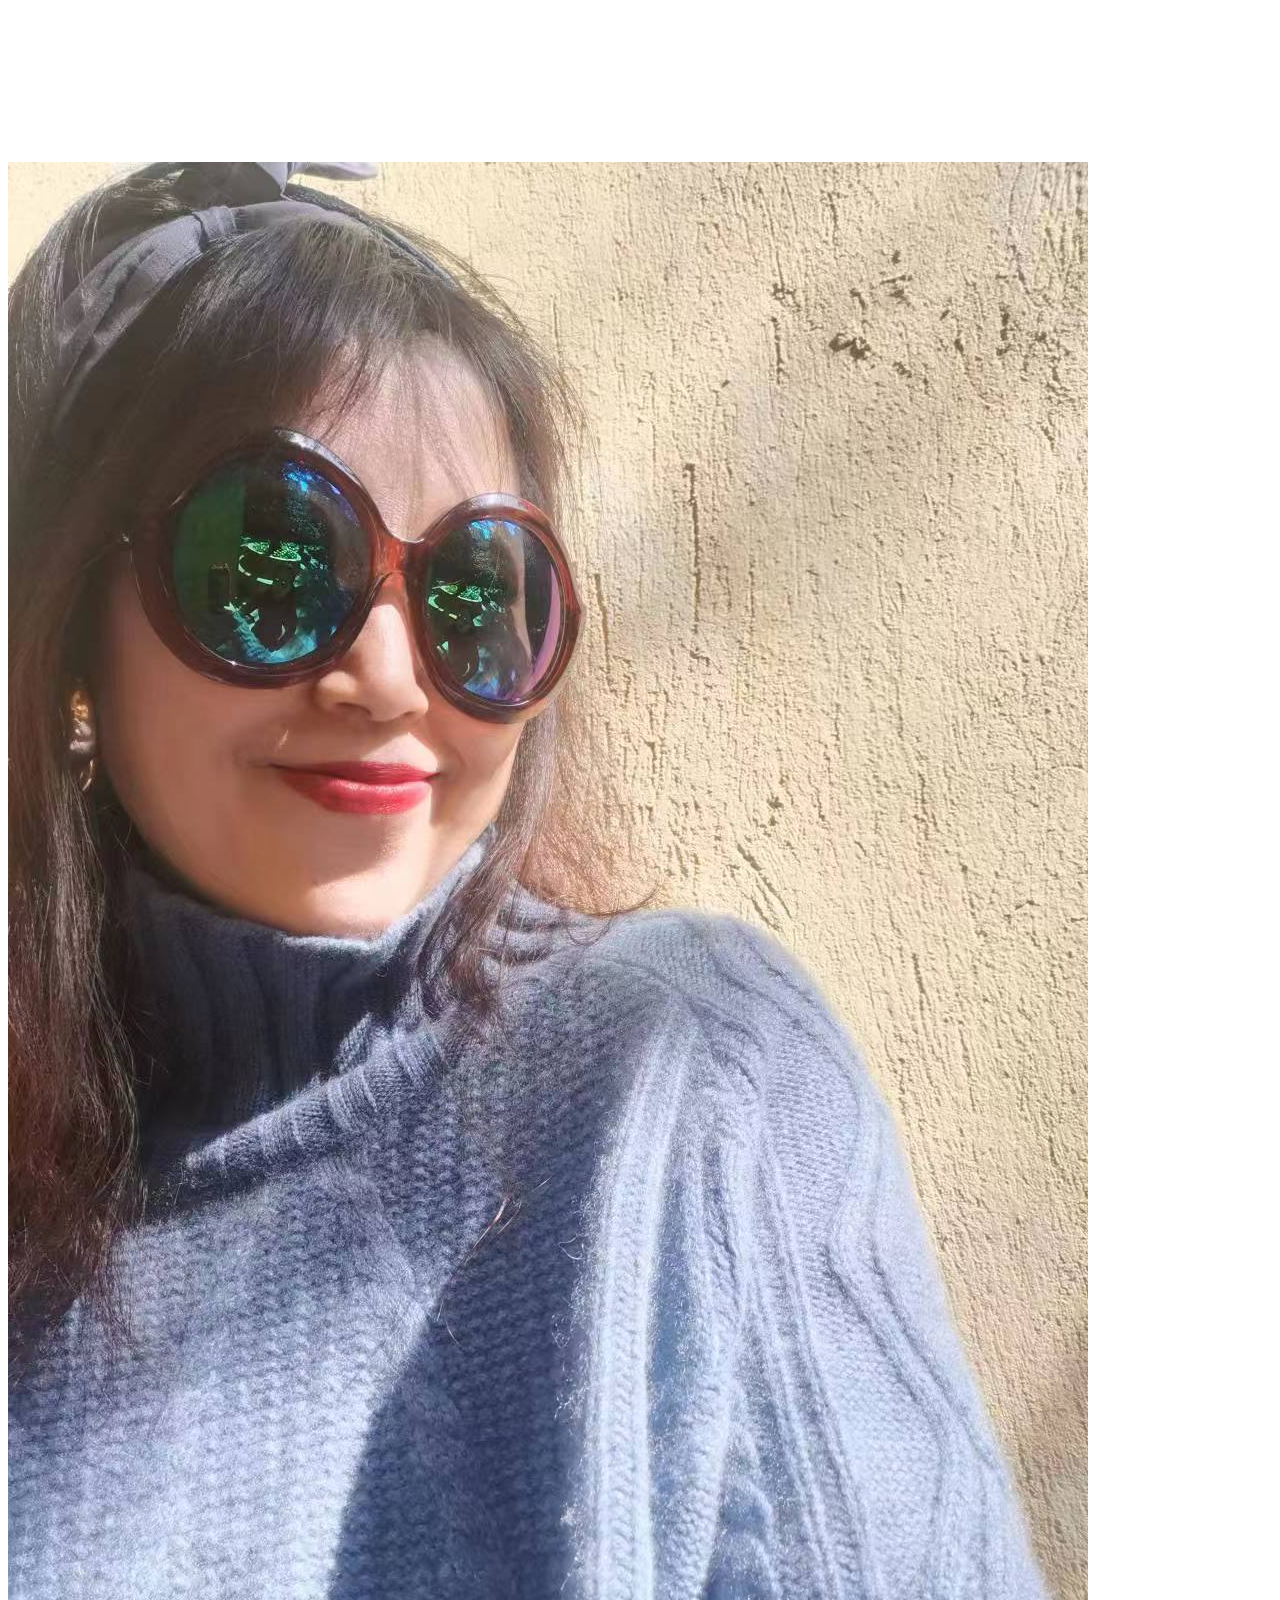
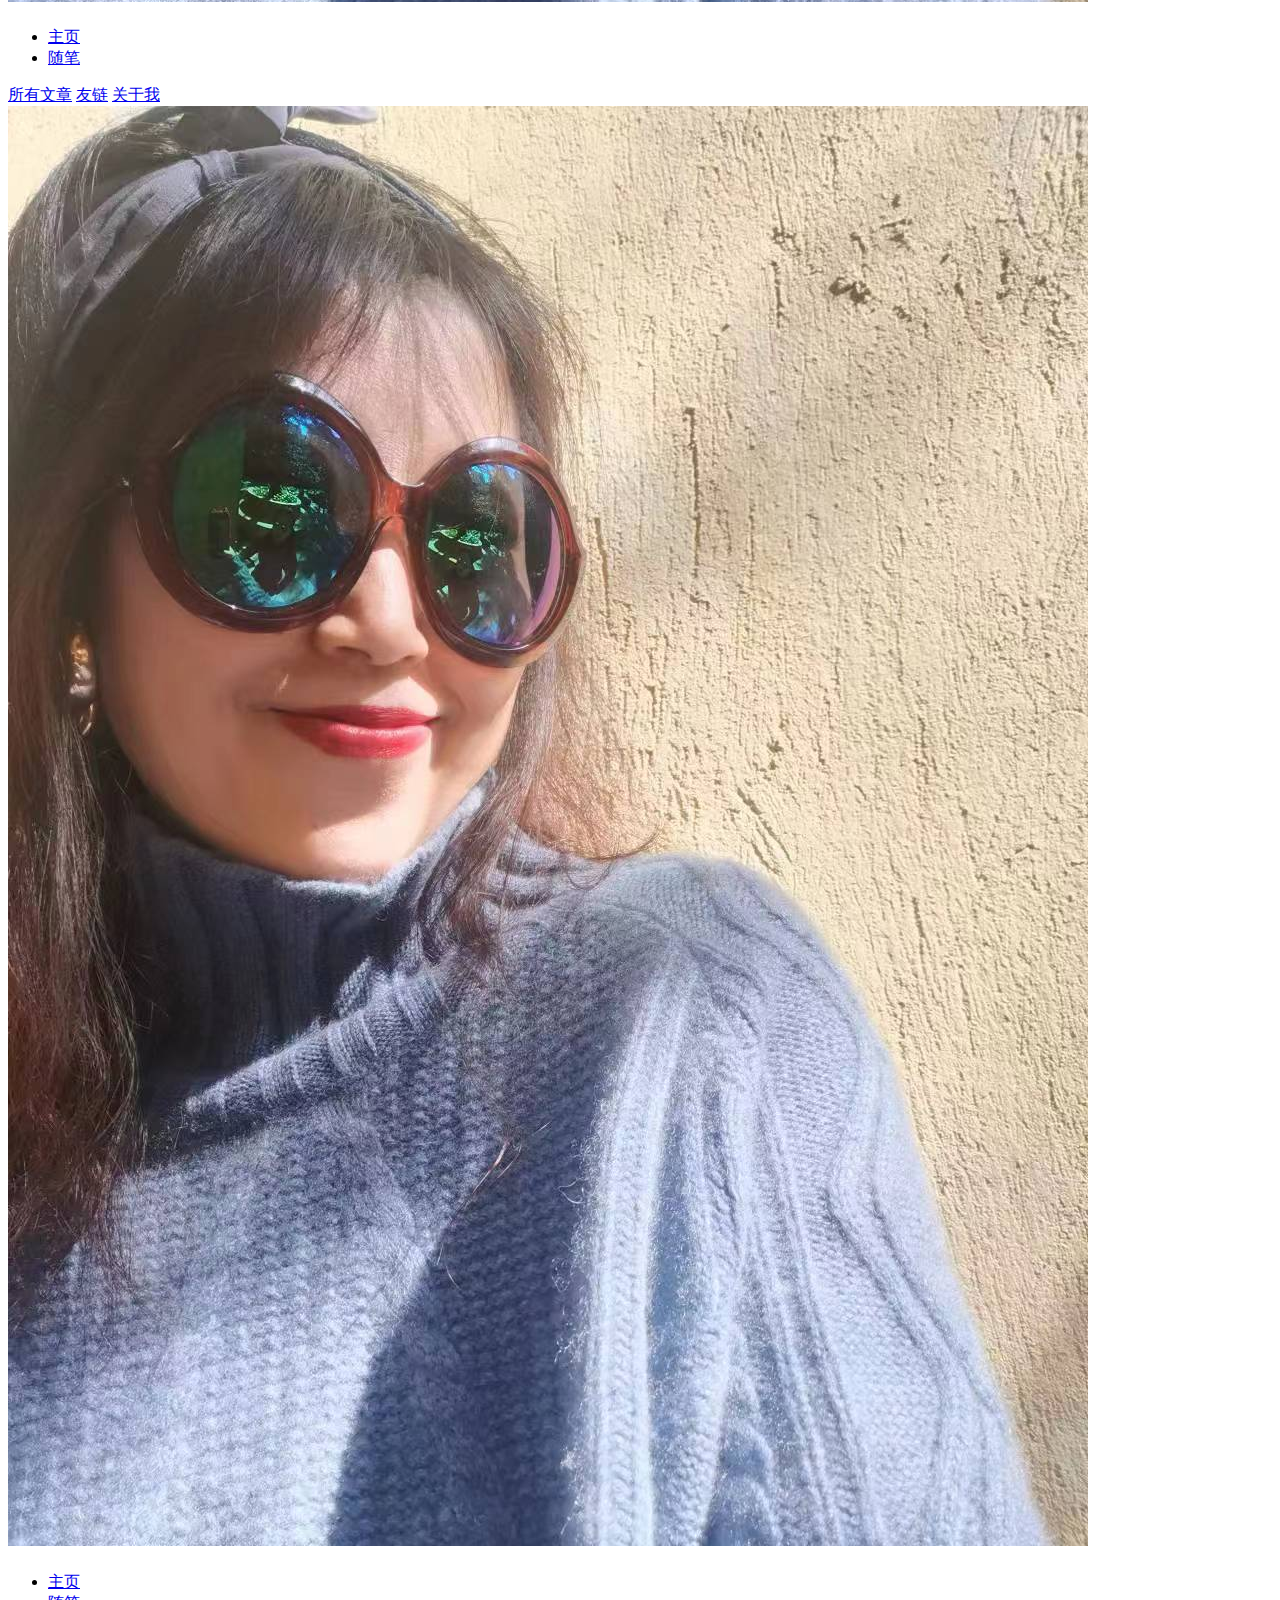
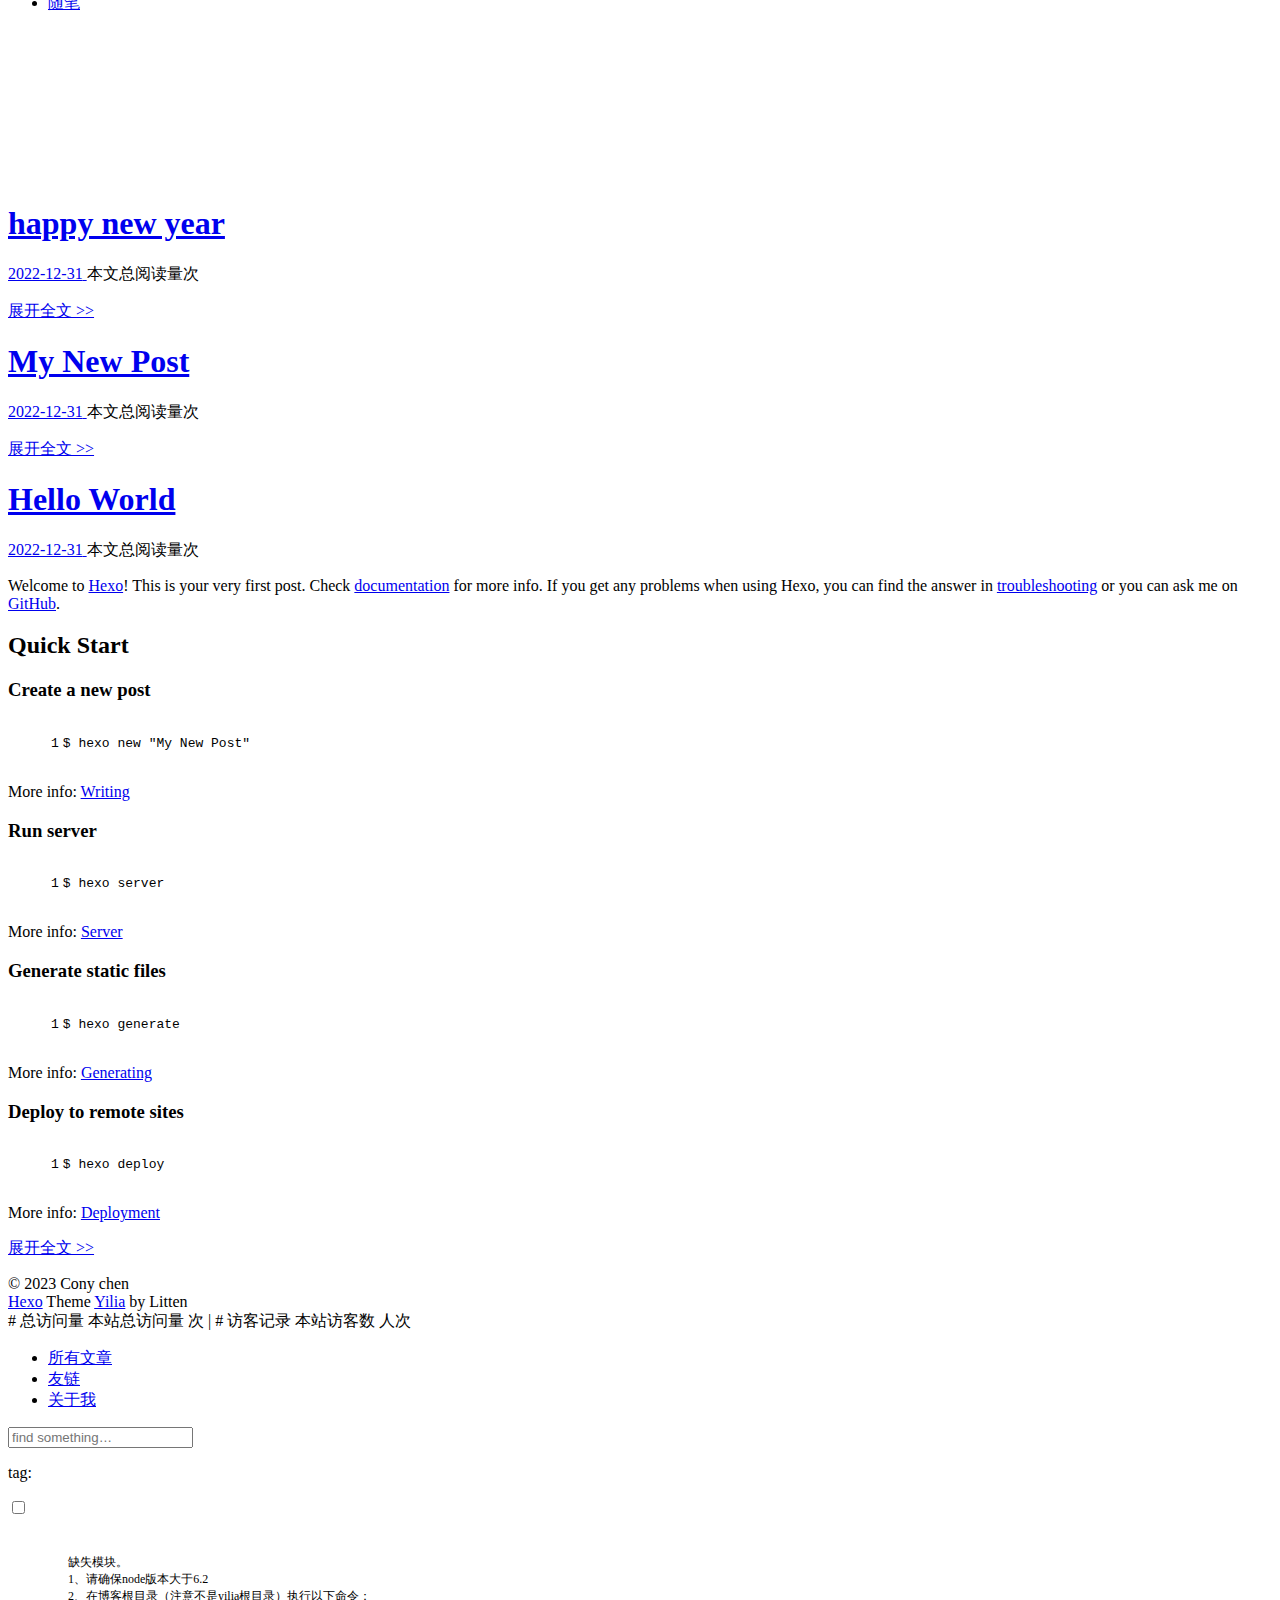
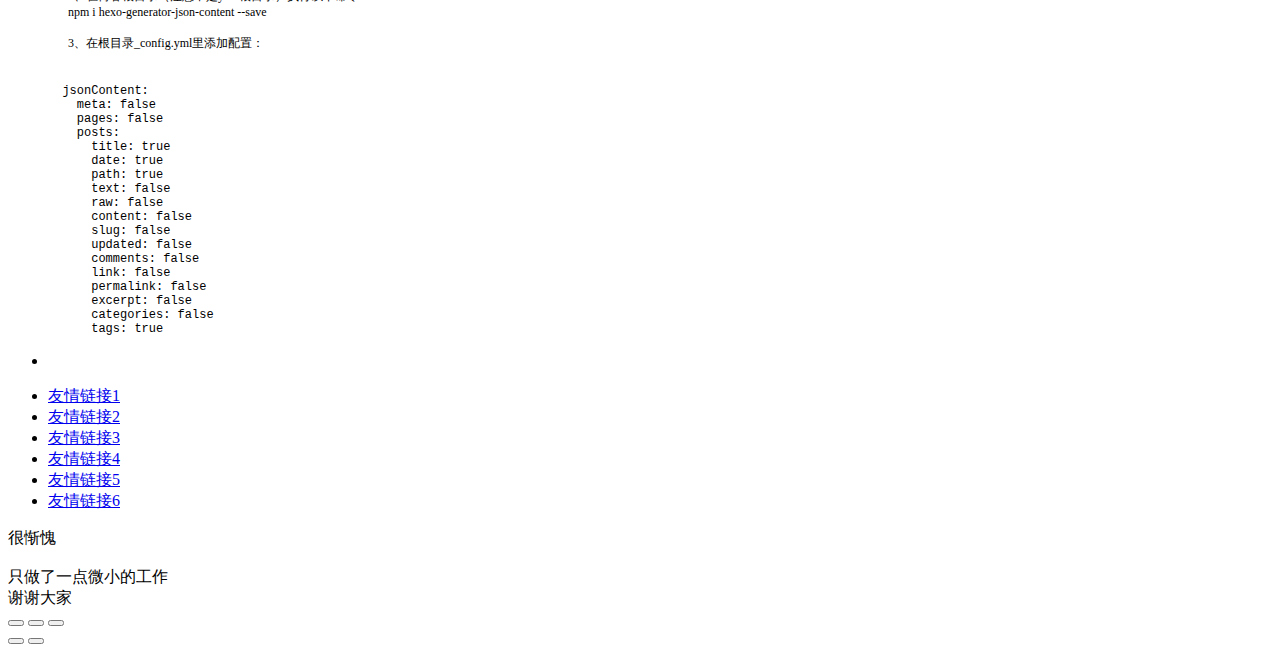
==== index.html @ 6d98b9d1 "Site updated: 2023-01-01 21:45:19" ====
<!DOCTYPE html>
<html>
<head>
  <meta charset="utf-8">
  
  <meta name="renderer" content="webkit">
  <meta http-equiv="X-UA-Compatible" content="IE=edge" >
  <link rel="dns-prefetch" href="http://Clairezhaoisme.github.io/Clairezhaoisme">
  <title>cony 静</title>
  <meta name="viewport" content="width=device-width, initial-scale=1, maximum-scale=1">
  <meta name="description" content="你当追求独立 而不是自由">
<meta property="og:type" content="website">
<meta property="og:title" content="cony 静">
<meta property="og:url" content="http://clairezhaoisme.github.io/Clairezhaoisme/index.html">
<meta property="og:site_name" content="cony 静">
<meta property="og:description" content="你当追求独立 而不是自由">
<meta property="og:locale" content="zh_CN">
<meta property="article:author" content="Cony chen">
<meta property="article:tag" content="independence">
<meta name="twitter:card" content="summary">
  
    <link rel="alternative" href="/atom.xml" title="cony 静" type="application/atom+xml">
  
  
    <link rel="icon" href="/img/header.png">
  
  <link rel="stylesheet" type="text/css" href="/Clairezhaoisme/./main.0cf68a.css">
  <style type="text/css">
  
    #container.show {
      background: linear-gradient(200deg,#a0cfe4,#e8c37e);
    }
  </style>
  

  

<meta name="generator" content="Hexo 6.3.0"></head>

<body>
  <div id="container" q-class="show:isCtnShow">
    <canvas id="anm-canvas" class="anm-canvas"></canvas>
    <div class="left-col" q-class="show:isShow">
      
<div class="overlay" style="background: #4d4d4d"></div>
<div class="intrude-less">
	<header id="header" class="inner">
		<a href="/" class="profilepic">
			<img src="/img/head.jpg" class="js-avatar">
		</a>
		<hgroup>
		  <h1 class="header-author"><a href="/"></a></h1>
		</hgroup>
		

		<nav class="header-menu">
			<ul>
			
				<li><a href="/Clairezhaoisme/Cony%20Chen/">主页</a></li>
	        
				<li><a href="/Clairezhaoisme/tags/%E6%88%91%E8%8C%95%E8%8C%95%E5%AD%91%E7%AB%8B%EF%BC%8C%E5%AF%82%E5%AF%82%E4%B8%80%E8%BA%AB%EF%BC%8C%E5%8F%AF%E6%98%AF%E7%A9%B6%E7%AB%9F%E5%8F%88%E6%80%8E%E4%B9%88%E6%A0%B7%E5%91%A2%EF%BC%9F%E6%88%91%E6%98%AF%E4%B8%80%E4%B8%AA%E7%88%B1%E8%BF%87%E7%94%B7%E4%BA%BA%E7%9A%84%E5%A5%B3%E4%BA%BA%EF%BC%8C%E8%BF%99%E6%98%AF%E4%B8%80%E4%B8%AA%E9%9D%9E%E5%B8%B8%E7%AE%80%E5%8D%95%E7%9A%84%E6%95%85%E4%BA%8B%EF%BC%8C%E6%B2%A1%E4%BB%80%E4%B9%88%E5%A4%A7%E6%83%8A%E5%B0%8F%E6%80%AA%E7%9A%84/">随笔</a></li>
	        
			</ul>
		</nav>
		<nav class="header-smart-menu">
    		
    			
    			<a q-on="click: openSlider(e, 'innerArchive')" href="javascript:void(0)">所有文章</a>
    			
            
    			
    			<a q-on="click: openSlider(e, 'friends')" href="javascript:void(0)">友链</a>
    			
            
    			
    			<a q-on="click: openSlider(e, 'aboutme')" href="javascript:void(0)">关于我</a>
    			
            
		</nav>
		<nav class="header-nav">
			<div class="social">
				
					<a class="github" target="_blank" href="#" title="github"><i class="icon-github"></i></a>
		        
					<a class="weibo" target="_blank" href="#" title="weibo"><i class="icon-weibo"></i></a>
		        
					<a class="rss" target="_blank" href="#" title="rss"><i class="icon-rss"></i></a>
		        
					<a class="zhihu" target="_blank" href="#" title="zhihu"><i class="icon-zhihu"></i></a>
		        
			</div>
		</nav>
	</header>		
</div>

    </div>
    <div class="mid-col" q-class="show:isShow,hide:isShow|isFalse">
      
<nav id="mobile-nav">
  	<div class="overlay js-overlay" style="background: #4d4d4d"></div>
	<div class="btnctn js-mobile-btnctn">
  		<div class="slider-trigger list" q-on="click: openSlider(e)"><i class="icon icon-sort"></i></div>
	</div>
	<div class="intrude-less">
		<header id="header" class="inner">
			<div class="profilepic">
				<img src="/img/head.jpg" class="js-avatar">
			</div>
			<hgroup>
			  <h1 class="header-author js-header-author"></h1>
			</hgroup>
			
			
			
				
			
				
			
			
			
			<nav class="header-nav">
				<div class="social">
					
						<a class="github" target="_blank" href="#" title="github"><i class="icon-github"></i></a>
			        
						<a class="weibo" target="_blank" href="#" title="weibo"><i class="icon-weibo"></i></a>
			        
						<a class="rss" target="_blank" href="#" title="rss"><i class="icon-rss"></i></a>
			        
						<a class="zhihu" target="_blank" href="#" title="zhihu"><i class="icon-zhihu"></i></a>
			        
				</div>
			</nav>

			<nav class="header-menu js-header-menu">
				<ul style="width: 50%">
				
				
					<li style="width: 50%"><a href="/Clairezhaoisme/Cony%20Chen/">主页</a></li>
		        
					<li style="width: 50%"><a href="/Clairezhaoisme/tags/%E6%88%91%E8%8C%95%E8%8C%95%E5%AD%91%E7%AB%8B%EF%BC%8C%E5%AF%82%E5%AF%82%E4%B8%80%E8%BA%AB%EF%BC%8C%E5%8F%AF%E6%98%AF%E7%A9%B6%E7%AB%9F%E5%8F%88%E6%80%8E%E4%B9%88%E6%A0%B7%E5%91%A2%EF%BC%9F%E6%88%91%E6%98%AF%E4%B8%80%E4%B8%AA%E7%88%B1%E8%BF%87%E7%94%B7%E4%BA%BA%E7%9A%84%E5%A5%B3%E4%BA%BA%EF%BC%8C%E8%BF%99%E6%98%AF%E4%B8%80%E4%B8%AA%E9%9D%9E%E5%B8%B8%E7%AE%80%E5%8D%95%E7%9A%84%E6%95%85%E4%BA%8B%EF%BC%8C%E6%B2%A1%E4%BB%80%E4%B9%88%E5%A4%A7%E6%83%8A%E5%B0%8F%E6%80%AA%E7%9A%84/">随笔</a></li>
		        
				</ul>
			</nav>
		</header>				
	</div>
	<div class="mobile-mask" style="display:none" q-show="isShow"></div>
</nav>

      <div id="wrapper" class="body-wrap">
        <div class="menu-l">
          <div class="canvas-wrap">
            <canvas data-colors="#eaeaea" data-sectionHeight="100" data-contentId="js-content" id="myCanvas1" class="anm-canvas"></canvas>
          </div>
          <div id="js-content" class="content-ll">
            
  
    <article id="post-happy-new-year" class="article article-type-post  article-index" itemscope itemprop="blogPost">
  <div class="article-inner">
    
      <header class="article-header">
        
  
    <h1 itemprop="name">
      <a class="article-title" href="/Clairezhaoisme/2022/12/31/happy-new-year/">happy new year</a>
    </h1>
  

        
        <a href="/Clairezhaoisme/2022/12/31/happy-new-year/" class="archive-article-date">
  	<time datetime="2022-12-31T10:54:46.000Z" itemprop="datePublished"><i class="icon-calendar icon"></i>2022-12-31</time>
</a>

<span id="busuanzi_container_page_pv">  本文总阅读量<span id="busuanzi_value_page_pv"></span>次</span>

        
      </header>
    
    <div class="article-entry" itemprop="articleBody">
      
        
      

      
    </div>
    <div class="article-info article-info-index">
      
      
      

      
        <p class="article-more-link">
          <a class="article-more-a" href="/Clairezhaoisme/2022/12/31/happy-new-year/">展开全文 >></a>
        </p>
      

      
      <div class="clearfix"></div>
    </div>
  </div>
</article>

<aside class="wrap-side-operation">
    <div class="mod-side-operation">
        
        <div class="jump-container" id="js-jump-container" style="display:none;">
            <a href="javascript:void(0)" class="mod-side-operation__jump-to-top">
                <i class="icon-font icon-back"></i>
            </a>
            <div id="js-jump-plan-container" class="jump-plan-container" style="top: -11px;">
                <i class="icon-font icon-plane jump-plane"></i>
            </div>
        </div>
        
        
    </div>
</aside>




  
    <article id="post-My-New-Post" class="article article-type-post  article-index" itemscope itemprop="blogPost">
  <div class="article-inner">
    
      <header class="article-header">
        
  
    <h1 itemprop="name">
      <a class="article-title" href="/Clairezhaoisme/2022/12/31/My-New-Post/">My New Post</a>
    </h1>
  

        
        <a href="/Clairezhaoisme/2022/12/31/My-New-Post/" class="archive-article-date">
  	<time datetime="2022-12-31T10:54:04.000Z" itemprop="datePublished"><i class="icon-calendar icon"></i>2022-12-31</time>
</a>

<span id="busuanzi_container_page_pv">  本文总阅读量<span id="busuanzi_value_page_pv"></span>次</span>

        
      </header>
    
    <div class="article-entry" itemprop="articleBody">
      
        
      

      
    </div>
    <div class="article-info article-info-index">
      
      
      

      
        <p class="article-more-link">
          <a class="article-more-a" href="/Clairezhaoisme/2022/12/31/My-New-Post/">展开全文 >></a>
        </p>
      

      
      <div class="clearfix"></div>
    </div>
  </div>
</article>

<aside class="wrap-side-operation">
    <div class="mod-side-operation">
        
        <div class="jump-container" id="js-jump-container" style="display:none;">
            <a href="javascript:void(0)" class="mod-side-operation__jump-to-top">
                <i class="icon-font icon-back"></i>
            </a>
            <div id="js-jump-plan-container" class="jump-plan-container" style="top: -11px;">
                <i class="icon-font icon-plane jump-plane"></i>
            </div>
        </div>
        
        
    </div>
</aside>




  
    <article id="post-hello-world" class="article article-type-post  article-index" itemscope itemprop="blogPost">
  <div class="article-inner">
    
      <header class="article-header">
        
  
    <h1 itemprop="name">
      <a class="article-title" href="/Clairezhaoisme/2022/12/31/hello-world/">Hello World</a>
    </h1>
  

        
        <a href="/Clairezhaoisme/2022/12/31/hello-world/" class="archive-article-date">
  	<time datetime="2022-12-31T07:26:32.364Z" itemprop="datePublished"><i class="icon-calendar icon"></i>2022-12-31</time>
</a>

<span id="busuanzi_container_page_pv">  本文总阅读量<span id="busuanzi_value_page_pv"></span>次</span>

        
      </header>
    
    <div class="article-entry" itemprop="articleBody">
      
        <p>Welcome to <a target="_blank" rel="noopener" href="https://hexo.io/">Hexo</a>! This is your very first post. Check <a target="_blank" rel="noopener" href="https://hexo.io/docs/">documentation</a> for more info. If you get any problems when using Hexo, you can find the answer in <a target="_blank" rel="noopener" href="https://hexo.io/docs/troubleshooting.html">troubleshooting</a> or you can ask me on <a target="_blank" rel="noopener" href="https://github.com/hexojs/hexo/issues">GitHub</a>.</p>
<h2 id="Quick-Start"><a href="#Quick-Start" class="headerlink" title="Quick Start"></a>Quick Start</h2><h3 id="Create-a-new-post"><a href="#Create-a-new-post" class="headerlink" title="Create a new post"></a>Create a new post</h3><figure class="highlight bash"><table><tr><td class="gutter"><pre><span class="line">1</span><br></pre></td><td class="code"><pre><span class="line">$ hexo new <span class="string">&quot;My New Post&quot;</span></span><br></pre></td></tr></table></figure>

<p>More info: <a target="_blank" rel="noopener" href="https://hexo.io/docs/writing.html">Writing</a></p>
<h3 id="Run-server"><a href="#Run-server" class="headerlink" title="Run server"></a>Run server</h3><figure class="highlight bash"><table><tr><td class="gutter"><pre><span class="line">1</span><br></pre></td><td class="code"><pre><span class="line">$ hexo server</span><br></pre></td></tr></table></figure>

<p>More info: <a target="_blank" rel="noopener" href="https://hexo.io/docs/server.html">Server</a></p>
<h3 id="Generate-static-files"><a href="#Generate-static-files" class="headerlink" title="Generate static files"></a>Generate static files</h3><figure class="highlight bash"><table><tr><td class="gutter"><pre><span class="line">1</span><br></pre></td><td class="code"><pre><span class="line">$ hexo generate</span><br></pre></td></tr></table></figure>

<p>More info: <a target="_blank" rel="noopener" href="https://hexo.io/docs/generating.html">Generating</a></p>
<h3 id="Deploy-to-remote-sites"><a href="#Deploy-to-remote-sites" class="headerlink" title="Deploy to remote sites"></a>Deploy to remote sites</h3><figure class="highlight bash"><table><tr><td class="gutter"><pre><span class="line">1</span><br></pre></td><td class="code"><pre><span class="line">$ hexo deploy</span><br></pre></td></tr></table></figure>

<p>More info: <a target="_blank" rel="noopener" href="https://hexo.io/docs/one-command-deployment.html">Deployment</a></p>

      

      
    </div>
    <div class="article-info article-info-index">
      
      
      

      
        <p class="article-more-link">
          <a class="article-more-a" href="/Clairezhaoisme/2022/12/31/hello-world/">展开全文 >></a>
        </p>
      

      
      <div class="clearfix"></div>
    </div>
  </div>
</article>

<aside class="wrap-side-operation">
    <div class="mod-side-operation">
        
        <div class="jump-container" id="js-jump-container" style="display:none;">
            <a href="javascript:void(0)" class="mod-side-operation__jump-to-top">
                <i class="icon-font icon-back"></i>
            </a>
            <div id="js-jump-plan-container" class="jump-plan-container" style="top: -11px;">
                <i class="icon-font icon-plane jump-plane"></i>
            </div>
        </div>
        
        
    </div>
</aside>




  
  


          </div>
        </div>
      </div>
      <footer id="footer">
  <div class="outer">
    <div id="footer-info">
    	<div class="footer-left">
    		&copy; 2023 Cony chen
    	</div>
      	<div class="footer-right">
      		<a href="http://hexo.io/" target="_blank">Hexo</a>  Theme <a href="https://github.com/litten/hexo-theme-yilia" target="_blank">Yilia</a> by Litten
      	</div>
    </div>
  </div>
</footer>

# 总访问量
<span id="busuanzi_container_site_pv">    
    本站总访问量
    <span id="busuanzi_value_site_pv"></span>次</span> |

# 访客记录
<span id="busuanzi_container_site_uv">  
    本站访客数
    <span id="busuanzi_value_site_uv"></span>人次</span>

    </div>
    <script>
	var yiliaConfig = {
		mathjax: false,
		isHome: true,
		isPost: false,
		isArchive: false,
		isTag: false,
		isCategory: false,
		open_in_new: false,
		toc_hide_index: true,
		root: "/Clairezhaoisme/",
		innerArchive: true,
		showTags: false
	}
</script>

<script>!function(t){function n(e){if(r[e])return r[e].exports;var i=r[e]={exports:{},id:e,loaded:!1};return t[e].call(i.exports,i,i.exports,n),i.loaded=!0,i.exports}var r={};n.m=t,n.c=r,n.p="./",n(0)}([function(t,n,r){r(195),t.exports=r(191)},function(t,n,r){var e=r(3),i=r(52),o=r(27),u=r(28),c=r(53),f="prototype",a=function(t,n,r){var s,l,h,v,p=t&a.F,d=t&a.G,y=t&a.S,g=t&a.P,b=t&a.B,m=d?e:y?e[n]||(e[n]={}):(e[n]||{})[f],x=d?i:i[n]||(i[n]={}),w=x[f]||(x[f]={});d&&(r=n);for(s in r)l=!p&&m&&void 0!==m[s],h=(l?m:r)[s],v=b&&l?c(h,e):g&&"function"==typeof h?c(Function.call,h):h,m&&u(m,s,h,t&a.U),x[s]!=h&&o(x,s,v),g&&w[s]!=h&&(w[s]=h)};e.core=i,a.F=1,a.G=2,a.S=4,a.P=8,a.B=16,a.W=32,a.U=64,a.R=128,t.exports=a},function(t,n,r){var e=r(6);t.exports=function(t){if(!e(t))throw TypeError(t+" is not an object!");return t}},function(t,n){var r=t.exports="undefined"!=typeof window&&window.Math==Math?window:"undefined"!=typeof self&&self.Math==Math?self:Function("return this")();"number"==typeof __g&&(__g=r)},function(t,n){t.exports=function(t){try{return!!t()}catch(t){return!0}}},function(t,n){var r=t.exports="undefined"!=typeof window&&window.Math==Math?window:"undefined"!=typeof self&&self.Math==Math?self:Function("return this")();"number"==typeof __g&&(__g=r)},function(t,n){t.exports=function(t){return"object"==typeof t?null!==t:"function"==typeof t}},function(t,n,r){var e=r(126)("wks"),i=r(76),o=r(3).Symbol,u="function"==typeof o;(t.exports=function(t){return e[t]||(e[t]=u&&o[t]||(u?o:i)("Symbol."+t))}).store=e},function(t,n){var r={}.hasOwnProperty;t.exports=function(t,n){return r.call(t,n)}},function(t,n,r){var e=r(94),i=r(33);t.exports=function(t){return e(i(t))}},function(t,n,r){t.exports=!r(4)(function(){return 7!=Object.defineProperty({},"a",{get:function(){return 7}}).a})},function(t,n,r){var e=r(2),i=r(167),o=r(50),u=Object.defineProperty;n.f=r(10)?Object.defineProperty:function(t,n,r){if(e(t),n=o(n,!0),e(r),i)try{return u(t,n,r)}catch(t){}if("get"in r||"set"in r)throw TypeError("Accessors not supported!");return"value"in r&&(t[n]=r.value),t}},function(t,n,r){t.exports=!r(18)(function(){return 7!=Object.defineProperty({},"a",{get:function(){return 7}}).a})},function(t,n,r){var e=r(14),i=r(22);t.exports=r(12)?function(t,n,r){return e.f(t,n,i(1,r))}:function(t,n,r){return t[n]=r,t}},function(t,n,r){var e=r(20),i=r(58),o=r(42),u=Object.defineProperty;n.f=r(12)?Object.defineProperty:function(t,n,r){if(e(t),n=o(n,!0),e(r),i)try{return u(t,n,r)}catch(t){}if("get"in r||"set"in r)throw TypeError("Accessors not supported!");return"value"in r&&(t[n]=r.value),t}},function(t,n,r){var e=r(40)("wks"),i=r(23),o=r(5).Symbol,u="function"==typeof o;(t.exports=function(t){return e[t]||(e[t]=u&&o[t]||(u?o:i)("Symbol."+t))}).store=e},function(t,n,r){var e=r(67),i=Math.min;t.exports=function(t){return t>0?i(e(t),9007199254740991):0}},function(t,n,r){var e=r(46);t.exports=function(t){return Object(e(t))}},function(t,n){t.exports=function(t){try{return!!t()}catch(t){return!0}}},function(t,n,r){var e=r(63),i=r(34);t.exports=Object.keys||function(t){return e(t,i)}},function(t,n,r){var e=r(21);t.exports=function(t){if(!e(t))throw TypeError(t+" is not an object!");return t}},function(t,n){t.exports=function(t){return"object"==typeof t?null!==t:"function"==typeof t}},function(t,n){t.exports=function(t,n){return{enumerable:!(1&t),configurable:!(2&t),writable:!(4&t),value:n}}},function(t,n){var r=0,e=Math.random();t.exports=function(t){return"Symbol(".concat(void 0===t?"":t,")_",(++r+e).toString(36))}},function(t,n){var r={}.hasOwnProperty;t.exports=function(t,n){return r.call(t,n)}},function(t,n){var r=t.exports={version:"2.4.0"};"number"==typeof __e&&(__e=r)},function(t,n){t.exports=function(t){if("function"!=typeof t)throw TypeError(t+" is not a function!");return t}},function(t,n,r){var e=r(11),i=r(66);t.exports=r(10)?function(t,n,r){return e.f(t,n,i(1,r))}:function(t,n,r){return t[n]=r,t}},function(t,n,r){var e=r(3),i=r(27),o=r(24),u=r(76)("src"),c="toString",f=Function[c],a=(""+f).split(c);r(52).inspectSource=function(t){return f.call(t)},(t.exports=function(t,n,r,c){var f="function"==typeof r;f&&(o(r,"name")||i(r,"name",n)),t[n]!==r&&(f&&(o(r,u)||i(r,u,t[n]?""+t[n]:a.join(String(n)))),t===e?t[n]=r:c?t[n]?t[n]=r:i(t,n,r):(delete t[n],i(t,n,r)))})(Function.prototype,c,function(){return"function"==typeof this&&this[u]||f.call(this)})},function(t,n,r){var e=r(1),i=r(4),o=r(46),u=function(t,n,r,e){var i=String(o(t)),u="<"+n;return""!==r&&(u+=" "+r+'="'+String(e).replace(/"/g,"&quot;")+'"'),u+">"+i+"</"+n+">"};t.exports=function(t,n){var r={};r[t]=n(u),e(e.P+e.F*i(function(){var n=""[t]('"');return n!==n.toLowerCase()||n.split('"').length>3}),"String",r)}},function(t,n,r){var e=r(115),i=r(46);t.exports=function(t){return e(i(t))}},function(t,n,r){var e=r(116),i=r(66),o=r(30),u=r(50),c=r(24),f=r(167),a=Object.getOwnPropertyDescriptor;n.f=r(10)?a:function(t,n){if(t=o(t),n=u(n,!0),f)try{return a(t,n)}catch(t){}if(c(t,n))return i(!e.f.call(t,n),t[n])}},function(t,n,r){var e=r(24),i=r(17),o=r(145)("IE_PROTO"),u=Object.prototype;t.exports=Object.getPrototypeOf||function(t){return t=i(t),e(t,o)?t[o]:"function"==typeof t.constructor&&t instanceof t.constructor?t.constructor.prototype:t instanceof Object?u:null}},function(t,n){t.exports=function(t){if(void 0==t)throw TypeError("Can't call method on  "+t);return t}},function(t,n){t.exports="constructor,hasOwnProperty,isPrototypeOf,propertyIsEnumerable,toLocaleString,toString,valueOf".split(",")},function(t,n){t.exports={}},function(t,n){t.exports=!0},function(t,n){n.f={}.propertyIsEnumerable},function(t,n,r){var e=r(14).f,i=r(8),o=r(15)("toStringTag");t.exports=function(t,n,r){t&&!i(t=r?t:t.prototype,o)&&e(t,o,{configurable:!0,value:n})}},function(t,n,r){var e=r(40)("keys"),i=r(23);t.exports=function(t){return e[t]||(e[t]=i(t))}},function(t,n,r){var e=r(5),i="__core-js_shared__",o=e[i]||(e[i]={});t.exports=function(t){return o[t]||(o[t]={})}},function(t,n){var r=Math.ceil,e=Math.floor;t.exports=function(t){return isNaN(t=+t)?0:(t>0?e:r)(t)}},function(t,n,r){var e=r(21);t.exports=function(t,n){if(!e(t))return t;var r,i;if(n&&"function"==typeof(r=t.toString)&&!e(i=r.call(t)))return i;if("function"==typeof(r=t.valueOf)&&!e(i=r.call(t)))return i;if(!n&&"function"==typeof(r=t.toString)&&!e(i=r.call(t)))return i;throw TypeError("Can't convert object to primitive value")}},function(t,n,r){var e=r(5),i=r(25),o=r(36),u=r(44),c=r(14).f;t.exports=function(t){var n=i.Symbol||(i.Symbol=o?{}:e.Symbol||{});"_"==t.charAt(0)||t in n||c(n,t,{value:u.f(t)})}},function(t,n,r){n.f=r(15)},function(t,n){var r={}.toString;t.exports=function(t){return r.call(t).slice(8,-1)}},function(t,n){t.exports=function(t){if(void 0==t)throw TypeError("Can't call method on  "+t);return t}},function(t,n,r){var e=r(4);t.exports=function(t,n){return!!t&&e(function(){n?t.call(null,function(){},1):t.call(null)})}},function(t,n,r){var e=r(53),i=r(115),o=r(17),u=r(16),c=r(203);t.exports=function(t,n){var r=1==t,f=2==t,a=3==t,s=4==t,l=6==t,h=5==t||l,v=n||c;return function(n,c,p){for(var d,y,g=o(n),b=i(g),m=e(c,p,3),x=u(b.length),w=0,S=r?v(n,x):f?v(n,0):void 0;x>w;w++)if((h||w in b)&&(d=b[w],y=m(d,w,g),t))if(r)S[w]=y;else if(y)switch(t){case 3:return!0;case 5:return d;case 6:return w;case 2:S.push(d)}else if(s)return!1;return l?-1:a||s?s:S}}},function(t,n,r){var e=r(1),i=r(52),o=r(4);t.exports=function(t,n){var r=(i.Object||{})[t]||Object[t],u={};u[t]=n(r),e(e.S+e.F*o(function(){r(1)}),"Object",u)}},function(t,n,r){var e=r(6);t.exports=function(t,n){if(!e(t))return t;var r,i;if(n&&"function"==typeof(r=t.toString)&&!e(i=r.call(t)))return i;if("function"==typeof(r=t.valueOf)&&!e(i=r.call(t)))return i;if(!n&&"function"==typeof(r=t.toString)&&!e(i=r.call(t)))return i;throw TypeError("Can't convert object to primitive value")}},function(t,n,r){var e=r(5),i=r(25),o=r(91),u=r(13),c="prototype",f=function(t,n,r){var a,s,l,h=t&f.F,v=t&f.G,p=t&f.S,d=t&f.P,y=t&f.B,g=t&f.W,b=v?i:i[n]||(i[n]={}),m=b[c],x=v?e:p?e[n]:(e[n]||{})[c];v&&(r=n);for(a in r)(s=!h&&x&&void 0!==x[a])&&a in b||(l=s?x[a]:r[a],b[a]=v&&"function"!=typeof x[a]?r[a]:y&&s?o(l,e):g&&x[a]==l?function(t){var n=function(n,r,e){if(this instanceof t){switch(arguments.length){case 0:return new t;case 1:return new t(n);case 2:return new t(n,r)}return new t(n,r,e)}return t.apply(this,arguments)};return n[c]=t[c],n}(l):d&&"function"==typeof l?o(Function.call,l):l,d&&((b.virtual||(b.virtual={}))[a]=l,t&f.R&&m&&!m[a]&&u(m,a,l)))};f.F=1,f.G=2,f.S=4,f.P=8,f.B=16,f.W=32,f.U=64,f.R=128,t.exports=f},function(t,n){var r=t.exports={version:"2.4.0"};"number"==typeof __e&&(__e=r)},function(t,n,r){var e=r(26);t.exports=function(t,n,r){if(e(t),void 0===n)return t;switch(r){case 1:return function(r){return t.call(n,r)};case 2:return function(r,e){return t.call(n,r,e)};case 3:return function(r,e,i){return t.call(n,r,e,i)}}return function(){return t.apply(n,arguments)}}},function(t,n,r){var e=r(183),i=r(1),o=r(126)("metadata"),u=o.store||(o.store=new(r(186))),c=function(t,n,r){var i=u.get(t);if(!i){if(!r)return;u.set(t,i=new e)}var o=i.get(n);if(!o){if(!r)return;i.set(n,o=new e)}return o},f=function(t,n,r){var e=c(n,r,!1);return void 0!==e&&e.has(t)},a=function(t,n,r){var e=c(n,r,!1);return void 0===e?void 0:e.get(t)},s=function(t,n,r,e){c(r,e,!0).set(t,n)},l=function(t,n){var r=c(t,n,!1),e=[];return r&&r.forEach(function(t,n){e.push(n)}),e},h=function(t){return void 0===t||"symbol"==typeof t?t:String(t)},v=function(t){i(i.S,"Reflect",t)};t.exports={store:u,map:c,has:f,get:a,set:s,keys:l,key:h,exp:v}},function(t,n,r){"use strict";if(r(10)){var e=r(69),i=r(3),o=r(4),u=r(1),c=r(127),f=r(152),a=r(53),s=r(68),l=r(66),h=r(27),v=r(73),p=r(67),d=r(16),y=r(75),g=r(50),b=r(24),m=r(180),x=r(114),w=r(6),S=r(17),_=r(137),O=r(70),E=r(32),P=r(71).f,j=r(154),F=r(76),M=r(7),A=r(48),N=r(117),T=r(146),I=r(155),k=r(80),L=r(123),R=r(74),C=r(130),D=r(160),U=r(11),W=r(31),G=U.f,B=W.f,V=i.RangeError,z=i.TypeError,q=i.Uint8Array,K="ArrayBuffer",J="Shared"+K,Y="BYTES_PER_ELEMENT",H="prototype",$=Array[H],X=f.ArrayBuffer,Q=f.DataView,Z=A(0),tt=A(2),nt=A(3),rt=A(4),et=A(5),it=A(6),ot=N(!0),ut=N(!1),ct=I.values,ft=I.keys,at=I.entries,st=$.lastIndexOf,lt=$.reduce,ht=$.reduceRight,vt=$.join,pt=$.sort,dt=$.slice,yt=$.toString,gt=$.toLocaleString,bt=M("iterator"),mt=M("toStringTag"),xt=F("typed_constructor"),wt=F("def_constructor"),St=c.CONSTR,_t=c.TYPED,Ot=c.VIEW,Et="Wrong length!",Pt=A(1,function(t,n){return Tt(T(t,t[wt]),n)}),jt=o(function(){return 1===new q(new Uint16Array([1]).buffer)[0]}),Ft=!!q&&!!q[H].set&&o(function(){new q(1).set({})}),Mt=function(t,n){if(void 0===t)throw z(Et);var r=+t,e=d(t);if(n&&!m(r,e))throw V(Et);return e},At=function(t,n){var r=p(t);if(r<0||r%n)throw V("Wrong offset!");return r},Nt=function(t){if(w(t)&&_t in t)return t;throw z(t+" is not a typed array!")},Tt=function(t,n){if(!(w(t)&&xt in t))throw z("It is not a typed array constructor!");return new t(n)},It=function(t,n){return kt(T(t,t[wt]),n)},kt=function(t,n){for(var r=0,e=n.length,i=Tt(t,e);e>r;)i[r]=n[r++];return i},Lt=function(t,n,r){G(t,n,{get:function(){return this._d[r]}})},Rt=function(t){var n,r,e,i,o,u,c=S(t),f=arguments.length,s=f>1?arguments[1]:void 0,l=void 0!==s,h=j(c);if(void 0!=h&&!_(h)){for(u=h.call(c),e=[],n=0;!(o=u.next()).done;n++)e.push(o.value);c=e}for(l&&f>2&&(s=a(s,arguments[2],2)),n=0,r=d(c.length),i=Tt(this,r);r>n;n++)i[n]=l?s(c[n],n):c[n];return i},Ct=function(){for(var t=0,n=arguments.length,r=Tt(this,n);n>t;)r[t]=arguments[t++];return r},Dt=!!q&&o(function(){gt.call(new q(1))}),Ut=function(){return gt.apply(Dt?dt.call(Nt(this)):Nt(this),arguments)},Wt={copyWithin:function(t,n){return D.call(Nt(this),t,n,arguments.length>2?arguments[2]:void 0)},every:function(t){return rt(Nt(this),t,arguments.length>1?arguments[1]:void 0)},fill:function(t){return C.apply(Nt(this),arguments)},filter:function(t){return It(this,tt(Nt(this),t,arguments.length>1?arguments[1]:void 0))},find:function(t){return et(Nt(this),t,arguments.length>1?arguments[1]:void 0)},findIndex:function(t){return it(Nt(this),t,arguments.length>1?arguments[1]:void 0)},forEach:function(t){Z(Nt(this),t,arguments.length>1?arguments[1]:void 0)},indexOf:function(t){return ut(Nt(this),t,arguments.length>1?arguments[1]:void 0)},includes:function(t){return ot(Nt(this),t,arguments.length>1?arguments[1]:void 0)},join:function(t){return vt.apply(Nt(this),arguments)},lastIndexOf:function(t){return st.apply(Nt(this),arguments)},map:function(t){return Pt(Nt(this),t,arguments.length>1?arguments[1]:void 0)},reduce:function(t){return lt.apply(Nt(this),arguments)},reduceRight:function(t){return ht.apply(Nt(this),arguments)},reverse:function(){for(var t,n=this,r=Nt(n).length,e=Math.floor(r/2),i=0;i<e;)t=n[i],n[i++]=n[--r],n[r]=t;return n},some:function(t){return nt(Nt(this),t,arguments.length>1?arguments[1]:void 0)},sort:function(t){return pt.call(Nt(this),t)},subarray:function(t,n){var r=Nt(this),e=r.length,i=y(t,e);return new(T(r,r[wt]))(r.buffer,r.byteOffset+i*r.BYTES_PER_ELEMENT,d((void 0===n?e:y(n,e))-i))}},Gt=function(t,n){return It(this,dt.call(Nt(this),t,n))},Bt=function(t){Nt(this);var n=At(arguments[1],1),r=this.length,e=S(t),i=d(e.length),o=0;if(i+n>r)throw V(Et);for(;o<i;)this[n+o]=e[o++]},Vt={entries:function(){return at.call(Nt(this))},keys:function(){return ft.call(Nt(this))},values:function(){return ct.call(Nt(this))}},zt=function(t,n){return w(t)&&t[_t]&&"symbol"!=typeof n&&n in t&&String(+n)==String(n)},qt=function(t,n){return zt(t,n=g(n,!0))?l(2,t[n]):B(t,n)},Kt=function(t,n,r){return!(zt(t,n=g(n,!0))&&w(r)&&b(r,"value"))||b(r,"get")||b(r,"set")||r.configurable||b(r,"writable")&&!r.writable||b(r,"enumerable")&&!r.enumerable?G(t,n,r):(t[n]=r.value,t)};St||(W.f=qt,U.f=Kt),u(u.S+u.F*!St,"Object",{getOwnPropertyDescriptor:qt,defineProperty:Kt}),o(function(){yt.call({})})&&(yt=gt=function(){return vt.call(this)});var Jt=v({},Wt);v(Jt,Vt),h(Jt,bt,Vt.values),v(Jt,{slice:Gt,set:Bt,constructor:function(){},toString:yt,toLocaleString:Ut}),Lt(Jt,"buffer","b"),Lt(Jt,"byteOffset","o"),Lt(Jt,"byteLength","l"),Lt(Jt,"length","e"),G(Jt,mt,{get:function(){return this[_t]}}),t.exports=function(t,n,r,f){f=!!f;var a=t+(f?"Clamped":"")+"Array",l="Uint8Array"!=a,v="get"+t,p="set"+t,y=i[a],g=y||{},b=y&&E(y),m=!y||!c.ABV,S={},_=y&&y[H],j=function(t,r){var e=t._d;return e.v[v](r*n+e.o,jt)},F=function(t,r,e){var i=t._d;f&&(e=(e=Math.round(e))<0?0:e>255?255:255&e),i.v[p](r*n+i.o,e,jt)},M=function(t,n){G(t,n,{get:function(){return j(this,n)},set:function(t){return F(this,n,t)},enumerable:!0})};m?(y=r(function(t,r,e,i){s(t,y,a,"_d");var o,u,c,f,l=0,v=0;if(w(r)){if(!(r instanceof X||(f=x(r))==K||f==J))return _t in r?kt(y,r):Rt.call(y,r);o=r,v=At(e,n);var p=r.byteLength;if(void 0===i){if(p%n)throw V(Et);if((u=p-v)<0)throw V(Et)}else if((u=d(i)*n)+v>p)throw V(Et);c=u/n}else c=Mt(r,!0),u=c*n,o=new X(u);for(h(t,"_d",{b:o,o:v,l:u,e:c,v:new Q(o)});l<c;)M(t,l++)}),_=y[H]=O(Jt),h(_,"constructor",y)):L(function(t){new y(null),new y(t)},!0)||(y=r(function(t,r,e,i){s(t,y,a);var o;return w(r)?r instanceof X||(o=x(r))==K||o==J?void 0!==i?new g(r,At(e,n),i):void 0!==e?new g(r,At(e,n)):new g(r):_t in r?kt(y,r):Rt.call(y,r):new g(Mt(r,l))}),Z(b!==Function.prototype?P(g).concat(P(b)):P(g),function(t){t in y||h(y,t,g[t])}),y[H]=_,e||(_.constructor=y));var A=_[bt],N=!!A&&("values"==A.name||void 0==A.name),T=Vt.values;h(y,xt,!0),h(_,_t,a),h(_,Ot,!0),h(_,wt,y),(f?new y(1)[mt]==a:mt in _)||G(_,mt,{get:function(){return a}}),S[a]=y,u(u.G+u.W+u.F*(y!=g),S),u(u.S,a,{BYTES_PER_ELEMENT:n,from:Rt,of:Ct}),Y in _||h(_,Y,n),u(u.P,a,Wt),R(a),u(u.P+u.F*Ft,a,{set:Bt}),u(u.P+u.F*!N,a,Vt),u(u.P+u.F*(_.toString!=yt),a,{toString:yt}),u(u.P+u.F*o(function(){new y(1).slice()}),a,{slice:Gt}),u(u.P+u.F*(o(function(){return[1,2].toLocaleString()!=new y([1,2]).toLocaleString()})||!o(function(){_.toLocaleString.call([1,2])})),a,{toLocaleString:Ut}),k[a]=N?A:T,e||N||h(_,bt,T)}}else t.exports=function(){}},function(t,n){var r={}.toString;t.exports=function(t){return r.call(t).slice(8,-1)}},function(t,n,r){var e=r(21),i=r(5).document,o=e(i)&&e(i.createElement);t.exports=function(t){return o?i.createElement(t):{}}},function(t,n,r){t.exports=!r(12)&&!r(18)(function(){return 7!=Object.defineProperty(r(57)("div"),"a",{get:function(){return 7}}).a})},function(t,n,r){"use strict";var e=r(36),i=r(51),o=r(64),u=r(13),c=r(8),f=r(35),a=r(96),s=r(38),l=r(103),h=r(15)("iterator"),v=!([].keys&&"next"in[].keys()),p="keys",d="values",y=function(){return this};t.exports=function(t,n,r,g,b,m,x){a(r,n,g);var w,S,_,O=function(t){if(!v&&t in F)return F[t];switch(t){case p:case d:return function(){return new r(this,t)}}return function(){return new r(this,t)}},E=n+" Iterator",P=b==d,j=!1,F=t.prototype,M=F[h]||F["@@iterator"]||b&&F[b],A=M||O(b),N=b?P?O("entries"):A:void 0,T="Array"==n?F.entries||M:M;if(T&&(_=l(T.call(new t)))!==Object.prototype&&(s(_,E,!0),e||c(_,h)||u(_,h,y)),P&&M&&M.name!==d&&(j=!0,A=function(){return M.call(this)}),e&&!x||!v&&!j&&F[h]||u(F,h,A),f[n]=A,f[E]=y,b)if(w={values:P?A:O(d),keys:m?A:O(p),entries:N},x)for(S in w)S in F||o(F,S,w[S]);else i(i.P+i.F*(v||j),n,w);return w}},function(t,n,r){var e=r(20),i=r(100),o=r(34),u=r(39)("IE_PROTO"),c=function(){},f="prototype",a=function(){var t,n=r(57)("iframe"),e=o.length;for(n.style.display="none",r(93).appendChild(n),n.src="javascript:",t=n.contentWindow.document,t.open(),t.write("<script>document.F=Object<\/script>"),t.close(),a=t.F;e--;)delete a[f][o[e]];return a()};t.exports=Object.create||function(t,n){var r;return null!==t?(c[f]=e(t),r=new c,c[f]=null,r[u]=t):r=a(),void 0===n?r:i(r,n)}},function(t,n,r){var e=r(63),i=r(34).concat("length","prototype");n.f=Object.getOwnPropertyNames||function(t){return e(t,i)}},function(t,n){n.f=Object.getOwnPropertySymbols},function(t,n,r){var e=r(8),i=r(9),o=r(90)(!1),u=r(39)("IE_PROTO");t.exports=function(t,n){var r,c=i(t),f=0,a=[];for(r in c)r!=u&&e(c,r)&&a.push(r);for(;n.length>f;)e(c,r=n[f++])&&(~o(a,r)||a.push(r));return a}},function(t,n,r){t.exports=r(13)},function(t,n,r){var e=r(76)("meta"),i=r(6),o=r(24),u=r(11).f,c=0,f=Object.isExtensible||function(){return!0},a=!r(4)(function(){return f(Object.preventExtensions({}))}),s=function(t){u(t,e,{value:{i:"O"+ ++c,w:{}}})},l=function(t,n){if(!i(t))return"symbol"==typeof t?t:("string"==typeof t?"S":"P")+t;if(!o(t,e)){if(!f(t))return"F";if(!n)return"E";s(t)}return t[e].i},h=function(t,n){if(!o(t,e)){if(!f(t))return!0;if(!n)return!1;s(t)}return t[e].w},v=function(t){return a&&p.NEED&&f(t)&&!o(t,e)&&s(t),t},p=t.exports={KEY:e,NEED:!1,fastKey:l,getWeak:h,onFreeze:v}},function(t,n){t.exports=function(t,n){return{enumerable:!(1&t),configurable:!(2&t),writable:!(4&t),value:n}}},function(t,n){var r=Math.ceil,e=Math.floor;t.exports=function(t){return isNaN(t=+t)?0:(t>0?e:r)(t)}},function(t,n){t.exports=function(t,n,r,e){if(!(t instanceof n)||void 0!==e&&e in t)throw TypeError(r+": incorrect invocation!");return t}},function(t,n){t.exports=!1},function(t,n,r){var e=r(2),i=r(173),o=r(133),u=r(145)("IE_PROTO"),c=function(){},f="prototype",a=function(){var t,n=r(132)("iframe"),e=o.length;for(n.style.display="none",r(135).appendChild(n),n.src="javascript:",t=n.contentWindow.document,t.open(),t.write("<script>document.F=Object<\/script>"),t.close(),a=t.F;e--;)delete a[f][o[e]];return a()};t.exports=Object.create||function(t,n){var r;return null!==t?(c[f]=e(t),r=new c,c[f]=null,r[u]=t):r=a(),void 0===n?r:i(r,n)}},function(t,n,r){var e=r(175),i=r(133).concat("length","prototype");n.f=Object.getOwnPropertyNames||function(t){return e(t,i)}},function(t,n,r){var e=r(175),i=r(133);t.exports=Object.keys||function(t){return e(t,i)}},function(t,n,r){var e=r(28);t.exports=function(t,n,r){for(var i in n)e(t,i,n[i],r);return t}},function(t,n,r){"use strict";var e=r(3),i=r(11),o=r(10),u=r(7)("species");t.exports=function(t){var n=e[t];o&&n&&!n[u]&&i.f(n,u,{configurable:!0,get:function(){return this}})}},function(t,n,r){var e=r(67),i=Math.max,o=Math.min;t.exports=function(t,n){return t=e(t),t<0?i(t+n,0):o(t,n)}},function(t,n){var r=0,e=Math.random();t.exports=function(t){return"Symbol(".concat(void 0===t?"":t,")_",(++r+e).toString(36))}},function(t,n,r){var e=r(33);t.exports=function(t){return Object(e(t))}},function(t,n,r){var e=r(7)("unscopables"),i=Array.prototype;void 0==i[e]&&r(27)(i,e,{}),t.exports=function(t){i[e][t]=!0}},function(t,n,r){var e=r(53),i=r(169),o=r(137),u=r(2),c=r(16),f=r(154),a={},s={},n=t.exports=function(t,n,r,l,h){var v,p,d,y,g=h?function(){return t}:f(t),b=e(r,l,n?2:1),m=0;if("function"!=typeof g)throw TypeError(t+" is not iterable!");if(o(g)){for(v=c(t.length);v>m;m++)if((y=n?b(u(p=t[m])[0],p[1]):b(t[m]))===a||y===s)return y}else for(d=g.call(t);!(p=d.next()).done;)if((y=i(d,b,p.value,n))===a||y===s)return y};n.BREAK=a,n.RETURN=s},function(t,n){t.exports={}},function(t,n,r){var e=r(11).f,i=r(24),o=r(7)("toStringTag");t.exports=function(t,n,r){t&&!i(t=r?t:t.prototype,o)&&e(t,o,{configurable:!0,value:n})}},function(t,n,r){var e=r(1),i=r(46),o=r(4),u=r(150),c="["+u+"]",f="​",a=RegExp("^"+c+c+"*"),s=RegExp(c+c+"*$"),l=function(t,n,r){var i={},c=o(function(){return!!u[t]()||f[t]()!=f}),a=i[t]=c?n(h):u[t];r&&(i[r]=a),e(e.P+e.F*c,"String",i)},h=l.trim=function(t,n){return t=String(i(t)),1&n&&(t=t.replace(a,"")),2&n&&(t=t.replace(s,"")),t};t.exports=l},function(t,n,r){t.exports={default:r(86),__esModule:!0}},function(t,n,r){t.exports={default:r(87),__esModule:!0}},function(t,n,r){"use strict";function e(t){return t&&t.__esModule?t:{default:t}}n.__esModule=!0;var i=r(84),o=e(i),u=r(83),c=e(u),f="function"==typeof c.default&&"symbol"==typeof o.default?function(t){return typeof t}:function(t){return t&&"function"==typeof c.default&&t.constructor===c.default&&t!==c.default.prototype?"symbol":typeof t};n.default="function"==typeof c.default&&"symbol"===f(o.default)?function(t){return void 0===t?"undefined":f(t)}:function(t){return t&&"function"==typeof c.default&&t.constructor===c.default&&t!==c.default.prototype?"symbol":void 0===t?"undefined":f(t)}},function(t,n,r){r(110),r(108),r(111),r(112),t.exports=r(25).Symbol},function(t,n,r){r(109),r(113),t.exports=r(44).f("iterator")},function(t,n){t.exports=function(t){if("function"!=typeof t)throw TypeError(t+" is not a function!");return t}},function(t,n){t.exports=function(){}},function(t,n,r){var e=r(9),i=r(106),o=r(105);t.exports=function(t){return function(n,r,u){var c,f=e(n),a=i(f.length),s=o(u,a);if(t&&r!=r){for(;a>s;)if((c=f[s++])!=c)return!0}else for(;a>s;s++)if((t||s in f)&&f[s]===r)return t||s||0;return!t&&-1}}},function(t,n,r){var e=r(88);t.exports=function(t,n,r){if(e(t),void 0===n)return t;switch(r){case 1:return function(r){return t.call(n,r)};case 2:return function(r,e){return t.call(n,r,e)};case 3:return function(r,e,i){return t.call(n,r,e,i)}}return function(){return t.apply(n,arguments)}}},function(t,n,r){var e=r(19),i=r(62),o=r(37);t.exports=function(t){var n=e(t),r=i.f;if(r)for(var u,c=r(t),f=o.f,a=0;c.length>a;)f.call(t,u=c[a++])&&n.push(u);return n}},function(t,n,r){t.exports=r(5).document&&document.documentElement},function(t,n,r){var e=r(56);t.exports=Object("z").propertyIsEnumerable(0)?Object:function(t){return"String"==e(t)?t.split(""):Object(t)}},function(t,n,r){var e=r(56);t.exports=Array.isArray||function(t){return"Array"==e(t)}},function(t,n,r){"use strict";var e=r(60),i=r(22),o=r(38),u={};r(13)(u,r(15)("iterator"),function(){return this}),t.exports=function(t,n,r){t.prototype=e(u,{next:i(1,r)}),o(t,n+" Iterator")}},function(t,n){t.exports=function(t,n){return{value:n,done:!!t}}},function(t,n,r){var e=r(19),i=r(9);t.exports=function(t,n){for(var r,o=i(t),u=e(o),c=u.length,f=0;c>f;)if(o[r=u[f++]]===n)return r}},function(t,n,r){var e=r(23)("meta"),i=r(21),o=r(8),u=r(14).f,c=0,f=Object.isExtensible||function(){return!0},a=!r(18)(function(){return f(Object.preventExtensions({}))}),s=function(t){u(t,e,{value:{i:"O"+ ++c,w:{}}})},l=function(t,n){if(!i(t))return"symbol"==typeof t?t:("string"==typeof t?"S":"P")+t;if(!o(t,e)){if(!f(t))return"F";if(!n)return"E";s(t)}return t[e].i},h=function(t,n){if(!o(t,e)){if(!f(t))return!0;if(!n)return!1;s(t)}return t[e].w},v=function(t){return a&&p.NEED&&f(t)&&!o(t,e)&&s(t),t},p=t.exports={KEY:e,NEED:!1,fastKey:l,getWeak:h,onFreeze:v}},function(t,n,r){var e=r(14),i=r(20),o=r(19);t.exports=r(12)?Object.defineProperties:function(t,n){i(t);for(var r,u=o(n),c=u.length,f=0;c>f;)e.f(t,r=u[f++],n[r]);return t}},function(t,n,r){var e=r(37),i=r(22),o=r(9),u=r(42),c=r(8),f=r(58),a=Object.getOwnPropertyDescriptor;n.f=r(12)?a:function(t,n){if(t=o(t),n=u(n,!0),f)try{return a(t,n)}catch(t){}if(c(t,n))return i(!e.f.call(t,n),t[n])}},function(t,n,r){var e=r(9),i=r(61).f,o={}.toString,u="object"==typeof window&&window&&Object.getOwnPropertyNames?Object.getOwnPropertyNames(window):[],c=function(t){try{return i(t)}catch(t){return u.slice()}};t.exports.f=function(t){return u&&"[object Window]"==o.call(t)?c(t):i(e(t))}},function(t,n,r){var e=r(8),i=r(77),o=r(39)("IE_PROTO"),u=Object.prototype;t.exports=Object.getPrototypeOf||function(t){return t=i(t),e(t,o)?t[o]:"function"==typeof t.constructor&&t instanceof t.constructor?t.constructor.prototype:t instanceof Object?u:null}},function(t,n,r){var e=r(41),i=r(33);t.exports=function(t){return function(n,r){var o,u,c=String(i(n)),f=e(r),a=c.length;return f<0||f>=a?t?"":void 0:(o=c.charCodeAt(f),o<55296||o>56319||f+1===a||(u=c.charCodeAt(f+1))<56320||u>57343?t?c.charAt(f):o:t?c.slice(f,f+2):u-56320+(o-55296<<10)+65536)}}},function(t,n,r){var e=r(41),i=Math.max,o=Math.min;t.exports=function(t,n){return t=e(t),t<0?i(t+n,0):o(t,n)}},function(t,n,r){var e=r(41),i=Math.min;t.exports=function(t){return t>0?i(e(t),9007199254740991):0}},function(t,n,r){"use strict";var e=r(89),i=r(97),o=r(35),u=r(9);t.exports=r(59)(Array,"Array",function(t,n){this._t=u(t),this._i=0,this._k=n},function(){var t=this._t,n=this._k,r=this._i++;return!t||r>=t.length?(this._t=void 0,i(1)):"keys"==n?i(0,r):"values"==n?i(0,t[r]):i(0,[r,t[r]])},"values"),o.Arguments=o.Array,e("keys"),e("values"),e("entries")},function(t,n){},function(t,n,r){"use strict";var e=r(104)(!0);r(59)(String,"String",function(t){this._t=String(t),this._i=0},function(){var t,n=this._t,r=this._i;return r>=n.length?{value:void 0,done:!0}:(t=e(n,r),this._i+=t.length,{value:t,done:!1})})},function(t,n,r){"use strict";var e=r(5),i=r(8),o=r(12),u=r(51),c=r(64),f=r(99).KEY,a=r(18),s=r(40),l=r(38),h=r(23),v=r(15),p=r(44),d=r(43),y=r(98),g=r(92),b=r(95),m=r(20),x=r(9),w=r(42),S=r(22),_=r(60),O=r(102),E=r(101),P=r(14),j=r(19),F=E.f,M=P.f,A=O.f,N=e.Symbol,T=e.JSON,I=T&&T.stringify,k="prototype",L=v("_hidden"),R=v("toPrimitive"),C={}.propertyIsEnumerable,D=s("symbol-registry"),U=s("symbols"),W=s("op-symbols"),G=Object[k],B="function"==typeof N,V=e.QObject,z=!V||!V[k]||!V[k].findChild,q=o&&a(function(){return 7!=_(M({},"a",{get:function(){return M(this,"a",{value:7}).a}})).a})?function(t,n,r){var e=F(G,n);e&&delete G[n],M(t,n,r),e&&t!==G&&M(G,n,e)}:M,K=function(t){var n=U[t]=_(N[k]);return n._k=t,n},J=B&&"symbol"==typeof N.iterator?function(t){return"symbol"==typeof t}:function(t){return t instanceof N},Y=function(t,n,r){return t===G&&Y(W,n,r),m(t),n=w(n,!0),m(r),i(U,n)?(r.enumerable?(i(t,L)&&t[L][n]&&(t[L][n]=!1),r=_(r,{enumerable:S(0,!1)})):(i(t,L)||M(t,L,S(1,{})),t[L][n]=!0),q(t,n,r)):M(t,n,r)},H=function(t,n){m(t);for(var r,e=g(n=x(n)),i=0,o=e.length;o>i;)Y(t,r=e[i++],n[r]);return t},$=function(t,n){return void 0===n?_(t):H(_(t),n)},X=function(t){var n=C.call(this,t=w(t,!0));return!(this===G&&i(U,t)&&!i(W,t))&&(!(n||!i(this,t)||!i(U,t)||i(this,L)&&this[L][t])||n)},Q=function(t,n){if(t=x(t),n=w(n,!0),t!==G||!i(U,n)||i(W,n)){var r=F(t,n);return!r||!i(U,n)||i(t,L)&&t[L][n]||(r.enumerable=!0),r}},Z=function(t){for(var n,r=A(x(t)),e=[],o=0;r.length>o;)i(U,n=r[o++])||n==L||n==f||e.push(n);return e},tt=function(t){for(var n,r=t===G,e=A(r?W:x(t)),o=[],u=0;e.length>u;)!i(U,n=e[u++])||r&&!i(G,n)||o.push(U[n]);return o};B||(N=function(){if(this instanceof N)throw TypeError("Symbol is not a constructor!");var t=h(arguments.length>0?arguments[0]:void 0),n=function(r){this===G&&n.call(W,r),i(this,L)&&i(this[L],t)&&(this[L][t]=!1),q(this,t,S(1,r))};return o&&z&&q(G,t,{configurable:!0,set:n}),K(t)},c(N[k],"toString",function(){return this._k}),E.f=Q,P.f=Y,r(61).f=O.f=Z,r(37).f=X,r(62).f=tt,o&&!r(36)&&c(G,"propertyIsEnumerable",X,!0),p.f=function(t){return K(v(t))}),u(u.G+u.W+u.F*!B,{Symbol:N});for(var nt="hasInstance,isConcatSpreadable,iterator,match,replace,search,species,split,toPrimitive,toStringTag,unscopables".split(","),rt=0;nt.length>rt;)v(nt[rt++]);for(var nt=j(v.store),rt=0;nt.length>rt;)d(nt[rt++]);u(u.S+u.F*!B,"Symbol",{for:function(t){return i(D,t+="")?D[t]:D[t]=N(t)},keyFor:function(t){if(J(t))return y(D,t);throw TypeError(t+" is not a symbol!")},useSetter:function(){z=!0},useSimple:function(){z=!1}}),u(u.S+u.F*!B,"Object",{create:$,defineProperty:Y,defineProperties:H,getOwnPropertyDescriptor:Q,getOwnPropertyNames:Z,getOwnPropertySymbols:tt}),T&&u(u.S+u.F*(!B||a(function(){var t=N();return"[null]"!=I([t])||"{}"!=I({a:t})||"{}"!=I(Object(t))})),"JSON",{stringify:function(t){if(void 0!==t&&!J(t)){for(var n,r,e=[t],i=1;arguments.length>i;)e.push(arguments[i++]);return n=e[1],"function"==typeof n&&(r=n),!r&&b(n)||(n=function(t,n){if(r&&(n=r.call(this,t,n)),!J(n))return n}),e[1]=n,I.apply(T,e)}}}),N[k][R]||r(13)(N[k],R,N[k].valueOf),l(N,"Symbol"),l(Math,"Math",!0),l(e.JSON,"JSON",!0)},function(t,n,r){r(43)("asyncIterator")},function(t,n,r){r(43)("observable")},function(t,n,r){r(107);for(var e=r(5),i=r(13),o=r(35),u=r(15)("toStringTag"),c=["NodeList","DOMTokenList","MediaList","StyleSheetList","CSSRuleList"],f=0;f<5;f++){var a=c[f],s=e[a],l=s&&s.prototype;l&&!l[u]&&i(l,u,a),o[a]=o.Array}},function(t,n,r){var e=r(45),i=r(7)("toStringTag"),o="Arguments"==e(function(){return arguments}()),u=function(t,n){try{return t[n]}catch(t){}};t.exports=function(t){var n,r,c;return void 0===t?"Undefined":null===t?"Null":"string"==typeof(r=u(n=Object(t),i))?r:o?e(n):"Object"==(c=e(n))&&"function"==typeof n.callee?"Arguments":c}},function(t,n,r){var e=r(45);t.exports=Object("z").propertyIsEnumerable(0)?Object:function(t){return"String"==e(t)?t.split(""):Object(t)}},function(t,n){n.f={}.propertyIsEnumerable},function(t,n,r){var e=r(30),i=r(16),o=r(75);t.exports=function(t){return function(n,r,u){var c,f=e(n),a=i(f.length),s=o(u,a);if(t&&r!=r){for(;a>s;)if((c=f[s++])!=c)return!0}else for(;a>s;s++)if((t||s in f)&&f[s]===r)return t||s||0;return!t&&-1}}},function(t,n,r){"use strict";var e=r(3),i=r(1),o=r(28),u=r(73),c=r(65),f=r(79),a=r(68),s=r(6),l=r(4),h=r(123),v=r(81),p=r(136);t.exports=function(t,n,r,d,y,g){var b=e[t],m=b,x=y?"set":"add",w=m&&m.prototype,S={},_=function(t){var n=w[t];o(w,t,"delete"==t?function(t){return!(g&&!s(t))&&n.call(this,0===t?0:t)}:"has"==t?function(t){return!(g&&!s(t))&&n.call(this,0===t?0:t)}:"get"==t?function(t){return g&&!s(t)?void 0:n.call(this,0===t?0:t)}:"add"==t?function(t){return n.call(this,0===t?0:t),this}:function(t,r){return n.call(this,0===t?0:t,r),this})};if("function"==typeof m&&(g||w.forEach&&!l(function(){(new m).entries().next()}))){var O=new m,E=O[x](g?{}:-0,1)!=O,P=l(function(){O.has(1)}),j=h(function(t){new m(t)}),F=!g&&l(function(){for(var t=new m,n=5;n--;)t[x](n,n);return!t.has(-0)});j||(m=n(function(n,r){a(n,m,t);var e=p(new b,n,m);return void 0!=r&&f(r,y,e[x],e),e}),m.prototype=w,w.constructor=m),(P||F)&&(_("delete"),_("has"),y&&_("get")),(F||E)&&_(x),g&&w.clear&&delete w.clear}else m=d.getConstructor(n,t,y,x),u(m.prototype,r),c.NEED=!0;return v(m,t),S[t]=m,i(i.G+i.W+i.F*(m!=b),S),g||d.setStrong(m,t,y),m}},function(t,n,r){"use strict";var e=r(27),i=r(28),o=r(4),u=r(46),c=r(7);t.exports=function(t,n,r){var f=c(t),a=r(u,f,""[t]),s=a[0],l=a[1];o(function(){var n={};return n[f]=function(){return 7},7!=""[t](n)})&&(i(String.prototype,t,s),e(RegExp.prototype,f,2==n?function(t,n){return l.call(t,this,n)}:function(t){return l.call(t,this)}))}
},function(t,n,r){"use strict";var e=r(2);t.exports=function(){var t=e(this),n="";return t.global&&(n+="g"),t.ignoreCase&&(n+="i"),t.multiline&&(n+="m"),t.unicode&&(n+="u"),t.sticky&&(n+="y"),n}},function(t,n){t.exports=function(t,n,r){var e=void 0===r;switch(n.length){case 0:return e?t():t.call(r);case 1:return e?t(n[0]):t.call(r,n[0]);case 2:return e?t(n[0],n[1]):t.call(r,n[0],n[1]);case 3:return e?t(n[0],n[1],n[2]):t.call(r,n[0],n[1],n[2]);case 4:return e?t(n[0],n[1],n[2],n[3]):t.call(r,n[0],n[1],n[2],n[3])}return t.apply(r,n)}},function(t,n,r){var e=r(6),i=r(45),o=r(7)("match");t.exports=function(t){var n;return e(t)&&(void 0!==(n=t[o])?!!n:"RegExp"==i(t))}},function(t,n,r){var e=r(7)("iterator"),i=!1;try{var o=[7][e]();o.return=function(){i=!0},Array.from(o,function(){throw 2})}catch(t){}t.exports=function(t,n){if(!n&&!i)return!1;var r=!1;try{var o=[7],u=o[e]();u.next=function(){return{done:r=!0}},o[e]=function(){return u},t(o)}catch(t){}return r}},function(t,n,r){t.exports=r(69)||!r(4)(function(){var t=Math.random();__defineSetter__.call(null,t,function(){}),delete r(3)[t]})},function(t,n){n.f=Object.getOwnPropertySymbols},function(t,n,r){var e=r(3),i="__core-js_shared__",o=e[i]||(e[i]={});t.exports=function(t){return o[t]||(o[t]={})}},function(t,n,r){for(var e,i=r(3),o=r(27),u=r(76),c=u("typed_array"),f=u("view"),a=!(!i.ArrayBuffer||!i.DataView),s=a,l=0,h="Int8Array,Uint8Array,Uint8ClampedArray,Int16Array,Uint16Array,Int32Array,Uint32Array,Float32Array,Float64Array".split(",");l<9;)(e=i[h[l++]])?(o(e.prototype,c,!0),o(e.prototype,f,!0)):s=!1;t.exports={ABV:a,CONSTR:s,TYPED:c,VIEW:f}},function(t,n){"use strict";var r={versions:function(){var t=window.navigator.userAgent;return{trident:t.indexOf("Trident")>-1,presto:t.indexOf("Presto")>-1,webKit:t.indexOf("AppleWebKit")>-1,gecko:t.indexOf("Gecko")>-1&&-1==t.indexOf("KHTML"),mobile:!!t.match(/AppleWebKit.*Mobile.*/),ios:!!t.match(/\(i[^;]+;( U;)? CPU.+Mac OS X/),android:t.indexOf("Android")>-1||t.indexOf("Linux")>-1,iPhone:t.indexOf("iPhone")>-1||t.indexOf("Mac")>-1,iPad:t.indexOf("iPad")>-1,webApp:-1==t.indexOf("Safari"),weixin:-1==t.indexOf("MicroMessenger")}}()};t.exports=r},function(t,n,r){"use strict";var e=r(85),i=function(t){return t&&t.__esModule?t:{default:t}}(e),o=function(){function t(t,n,e){return n||e?String.fromCharCode(n||e):r[t]||t}function n(t){return e[t]}var r={"&quot;":'"',"&lt;":"<","&gt;":">","&amp;":"&","&nbsp;":" "},e={};for(var u in r)e[r[u]]=u;return r["&apos;"]="'",e["'"]="&#39;",{encode:function(t){return t?(""+t).replace(/['<> "&]/g,n).replace(/\r?\n/g,"<br/>").replace(/\s/g,"&nbsp;"):""},decode:function(n){return n?(""+n).replace(/<br\s*\/?>/gi,"\n").replace(/&quot;|&lt;|&gt;|&amp;|&nbsp;|&apos;|&#(\d+);|&#(\d+)/g,t).replace(/\u00a0/g," "):""},encodeBase16:function(t){if(!t)return t;t+="";for(var n=[],r=0,e=t.length;e>r;r++)n.push(t.charCodeAt(r).toString(16).toUpperCase());return n.join("")},encodeBase16forJSON:function(t){if(!t)return t;t=t.replace(/[\u4E00-\u9FBF]/gi,function(t){return escape(t).replace("%u","\\u")});for(var n=[],r=0,e=t.length;e>r;r++)n.push(t.charCodeAt(r).toString(16).toUpperCase());return n.join("")},decodeBase16:function(t){if(!t)return t;t+="";for(var n=[],r=0,e=t.length;e>r;r+=2)n.push(String.fromCharCode("0x"+t.slice(r,r+2)));return n.join("")},encodeObject:function(t){if(t instanceof Array)for(var n=0,r=t.length;r>n;n++)t[n]=o.encodeObject(t[n]);else if("object"==(void 0===t?"undefined":(0,i.default)(t)))for(var e in t)t[e]=o.encodeObject(t[e]);else if("string"==typeof t)return o.encode(t);return t},loadScript:function(t){var n=document.createElement("script");document.getElementsByTagName("body")[0].appendChild(n),n.setAttribute("src",t)},addLoadEvent:function(t){var n=window.onload;"function"!=typeof window.onload?window.onload=t:window.onload=function(){n(),t()}}}}();t.exports=o},function(t,n,r){"use strict";var e=r(17),i=r(75),o=r(16);t.exports=function(t){for(var n=e(this),r=o(n.length),u=arguments.length,c=i(u>1?arguments[1]:void 0,r),f=u>2?arguments[2]:void 0,a=void 0===f?r:i(f,r);a>c;)n[c++]=t;return n}},function(t,n,r){"use strict";var e=r(11),i=r(66);t.exports=function(t,n,r){n in t?e.f(t,n,i(0,r)):t[n]=r}},function(t,n,r){var e=r(6),i=r(3).document,o=e(i)&&e(i.createElement);t.exports=function(t){return o?i.createElement(t):{}}},function(t,n){t.exports="constructor,hasOwnProperty,isPrototypeOf,propertyIsEnumerable,toLocaleString,toString,valueOf".split(",")},function(t,n,r){var e=r(7)("match");t.exports=function(t){var n=/./;try{"/./"[t](n)}catch(r){try{return n[e]=!1,!"/./"[t](n)}catch(t){}}return!0}},function(t,n,r){t.exports=r(3).document&&document.documentElement},function(t,n,r){var e=r(6),i=r(144).set;t.exports=function(t,n,r){var o,u=n.constructor;return u!==r&&"function"==typeof u&&(o=u.prototype)!==r.prototype&&e(o)&&i&&i(t,o),t}},function(t,n,r){var e=r(80),i=r(7)("iterator"),o=Array.prototype;t.exports=function(t){return void 0!==t&&(e.Array===t||o[i]===t)}},function(t,n,r){var e=r(45);t.exports=Array.isArray||function(t){return"Array"==e(t)}},function(t,n,r){"use strict";var e=r(70),i=r(66),o=r(81),u={};r(27)(u,r(7)("iterator"),function(){return this}),t.exports=function(t,n,r){t.prototype=e(u,{next:i(1,r)}),o(t,n+" Iterator")}},function(t,n,r){"use strict";var e=r(69),i=r(1),o=r(28),u=r(27),c=r(24),f=r(80),a=r(139),s=r(81),l=r(32),h=r(7)("iterator"),v=!([].keys&&"next"in[].keys()),p="keys",d="values",y=function(){return this};t.exports=function(t,n,r,g,b,m,x){a(r,n,g);var w,S,_,O=function(t){if(!v&&t in F)return F[t];switch(t){case p:case d:return function(){return new r(this,t)}}return function(){return new r(this,t)}},E=n+" Iterator",P=b==d,j=!1,F=t.prototype,M=F[h]||F["@@iterator"]||b&&F[b],A=M||O(b),N=b?P?O("entries"):A:void 0,T="Array"==n?F.entries||M:M;if(T&&(_=l(T.call(new t)))!==Object.prototype&&(s(_,E,!0),e||c(_,h)||u(_,h,y)),P&&M&&M.name!==d&&(j=!0,A=function(){return M.call(this)}),e&&!x||!v&&!j&&F[h]||u(F,h,A),f[n]=A,f[E]=y,b)if(w={values:P?A:O(d),keys:m?A:O(p),entries:N},x)for(S in w)S in F||o(F,S,w[S]);else i(i.P+i.F*(v||j),n,w);return w}},function(t,n){var r=Math.expm1;t.exports=!r||r(10)>22025.465794806718||r(10)<22025.465794806718||-2e-17!=r(-2e-17)?function(t){return 0==(t=+t)?t:t>-1e-6&&t<1e-6?t+t*t/2:Math.exp(t)-1}:r},function(t,n){t.exports=Math.sign||function(t){return 0==(t=+t)||t!=t?t:t<0?-1:1}},function(t,n,r){var e=r(3),i=r(151).set,o=e.MutationObserver||e.WebKitMutationObserver,u=e.process,c=e.Promise,f="process"==r(45)(u);t.exports=function(){var t,n,r,a=function(){var e,i;for(f&&(e=u.domain)&&e.exit();t;){i=t.fn,t=t.next;try{i()}catch(e){throw t?r():n=void 0,e}}n=void 0,e&&e.enter()};if(f)r=function(){u.nextTick(a)};else if(o){var s=!0,l=document.createTextNode("");new o(a).observe(l,{characterData:!0}),r=function(){l.data=s=!s}}else if(c&&c.resolve){var h=c.resolve();r=function(){h.then(a)}}else r=function(){i.call(e,a)};return function(e){var i={fn:e,next:void 0};n&&(n.next=i),t||(t=i,r()),n=i}}},function(t,n,r){var e=r(6),i=r(2),o=function(t,n){if(i(t),!e(n)&&null!==n)throw TypeError(n+": can't set as prototype!")};t.exports={set:Object.setPrototypeOf||("__proto__"in{}?function(t,n,e){try{e=r(53)(Function.call,r(31).f(Object.prototype,"__proto__").set,2),e(t,[]),n=!(t instanceof Array)}catch(t){n=!0}return function(t,r){return o(t,r),n?t.__proto__=r:e(t,r),t}}({},!1):void 0),check:o}},function(t,n,r){var e=r(126)("keys"),i=r(76);t.exports=function(t){return e[t]||(e[t]=i(t))}},function(t,n,r){var e=r(2),i=r(26),o=r(7)("species");t.exports=function(t,n){var r,u=e(t).constructor;return void 0===u||void 0==(r=e(u)[o])?n:i(r)}},function(t,n,r){var e=r(67),i=r(46);t.exports=function(t){return function(n,r){var o,u,c=String(i(n)),f=e(r),a=c.length;return f<0||f>=a?t?"":void 0:(o=c.charCodeAt(f),o<55296||o>56319||f+1===a||(u=c.charCodeAt(f+1))<56320||u>57343?t?c.charAt(f):o:t?c.slice(f,f+2):u-56320+(o-55296<<10)+65536)}}},function(t,n,r){var e=r(122),i=r(46);t.exports=function(t,n,r){if(e(n))throw TypeError("String#"+r+" doesn't accept regex!");return String(i(t))}},function(t,n,r){"use strict";var e=r(67),i=r(46);t.exports=function(t){var n=String(i(this)),r="",o=e(t);if(o<0||o==1/0)throw RangeError("Count can't be negative");for(;o>0;(o>>>=1)&&(n+=n))1&o&&(r+=n);return r}},function(t,n){t.exports="\t\n\v\f\r   ᠎             　\u2028\u2029\ufeff"},function(t,n,r){var e,i,o,u=r(53),c=r(121),f=r(135),a=r(132),s=r(3),l=s.process,h=s.setImmediate,v=s.clearImmediate,p=s.MessageChannel,d=0,y={},g="onreadystatechange",b=function(){var t=+this;if(y.hasOwnProperty(t)){var n=y[t];delete y[t],n()}},m=function(t){b.call(t.data)};h&&v||(h=function(t){for(var n=[],r=1;arguments.length>r;)n.push(arguments[r++]);return y[++d]=function(){c("function"==typeof t?t:Function(t),n)},e(d),d},v=function(t){delete y[t]},"process"==r(45)(l)?e=function(t){l.nextTick(u(b,t,1))}:p?(i=new p,o=i.port2,i.port1.onmessage=m,e=u(o.postMessage,o,1)):s.addEventListener&&"function"==typeof postMessage&&!s.importScripts?(e=function(t){s.postMessage(t+"","*")},s.addEventListener("message",m,!1)):e=g in a("script")?function(t){f.appendChild(a("script"))[g]=function(){f.removeChild(this),b.call(t)}}:function(t){setTimeout(u(b,t,1),0)}),t.exports={set:h,clear:v}},function(t,n,r){"use strict";var e=r(3),i=r(10),o=r(69),u=r(127),c=r(27),f=r(73),a=r(4),s=r(68),l=r(67),h=r(16),v=r(71).f,p=r(11).f,d=r(130),y=r(81),g="ArrayBuffer",b="DataView",m="prototype",x="Wrong length!",w="Wrong index!",S=e[g],_=e[b],O=e.Math,E=e.RangeError,P=e.Infinity,j=S,F=O.abs,M=O.pow,A=O.floor,N=O.log,T=O.LN2,I="buffer",k="byteLength",L="byteOffset",R=i?"_b":I,C=i?"_l":k,D=i?"_o":L,U=function(t,n,r){var e,i,o,u=Array(r),c=8*r-n-1,f=(1<<c)-1,a=f>>1,s=23===n?M(2,-24)-M(2,-77):0,l=0,h=t<0||0===t&&1/t<0?1:0;for(t=F(t),t!=t||t===P?(i=t!=t?1:0,e=f):(e=A(N(t)/T),t*(o=M(2,-e))<1&&(e--,o*=2),t+=e+a>=1?s/o:s*M(2,1-a),t*o>=2&&(e++,o/=2),e+a>=f?(i=0,e=f):e+a>=1?(i=(t*o-1)*M(2,n),e+=a):(i=t*M(2,a-1)*M(2,n),e=0));n>=8;u[l++]=255&i,i/=256,n-=8);for(e=e<<n|i,c+=n;c>0;u[l++]=255&e,e/=256,c-=8);return u[--l]|=128*h,u},W=function(t,n,r){var e,i=8*r-n-1,o=(1<<i)-1,u=o>>1,c=i-7,f=r-1,a=t[f--],s=127&a;for(a>>=7;c>0;s=256*s+t[f],f--,c-=8);for(e=s&(1<<-c)-1,s>>=-c,c+=n;c>0;e=256*e+t[f],f--,c-=8);if(0===s)s=1-u;else{if(s===o)return e?NaN:a?-P:P;e+=M(2,n),s-=u}return(a?-1:1)*e*M(2,s-n)},G=function(t){return t[3]<<24|t[2]<<16|t[1]<<8|t[0]},B=function(t){return[255&t]},V=function(t){return[255&t,t>>8&255]},z=function(t){return[255&t,t>>8&255,t>>16&255,t>>24&255]},q=function(t){return U(t,52,8)},K=function(t){return U(t,23,4)},J=function(t,n,r){p(t[m],n,{get:function(){return this[r]}})},Y=function(t,n,r,e){var i=+r,o=l(i);if(i!=o||o<0||o+n>t[C])throw E(w);var u=t[R]._b,c=o+t[D],f=u.slice(c,c+n);return e?f:f.reverse()},H=function(t,n,r,e,i,o){var u=+r,c=l(u);if(u!=c||c<0||c+n>t[C])throw E(w);for(var f=t[R]._b,a=c+t[D],s=e(+i),h=0;h<n;h++)f[a+h]=s[o?h:n-h-1]},$=function(t,n){s(t,S,g);var r=+n,e=h(r);if(r!=e)throw E(x);return e};if(u.ABV){if(!a(function(){new S})||!a(function(){new S(.5)})){S=function(t){return new j($(this,t))};for(var X,Q=S[m]=j[m],Z=v(j),tt=0;Z.length>tt;)(X=Z[tt++])in S||c(S,X,j[X]);o||(Q.constructor=S)}var nt=new _(new S(2)),rt=_[m].setInt8;nt.setInt8(0,2147483648),nt.setInt8(1,2147483649),!nt.getInt8(0)&&nt.getInt8(1)||f(_[m],{setInt8:function(t,n){rt.call(this,t,n<<24>>24)},setUint8:function(t,n){rt.call(this,t,n<<24>>24)}},!0)}else S=function(t){var n=$(this,t);this._b=d.call(Array(n),0),this[C]=n},_=function(t,n,r){s(this,_,b),s(t,S,b);var e=t[C],i=l(n);if(i<0||i>e)throw E("Wrong offset!");if(r=void 0===r?e-i:h(r),i+r>e)throw E(x);this[R]=t,this[D]=i,this[C]=r},i&&(J(S,k,"_l"),J(_,I,"_b"),J(_,k,"_l"),J(_,L,"_o")),f(_[m],{getInt8:function(t){return Y(this,1,t)[0]<<24>>24},getUint8:function(t){return Y(this,1,t)[0]},getInt16:function(t){var n=Y(this,2,t,arguments[1]);return(n[1]<<8|n[0])<<16>>16},getUint16:function(t){var n=Y(this,2,t,arguments[1]);return n[1]<<8|n[0]},getInt32:function(t){return G(Y(this,4,t,arguments[1]))},getUint32:function(t){return G(Y(this,4,t,arguments[1]))>>>0},getFloat32:function(t){return W(Y(this,4,t,arguments[1]),23,4)},getFloat64:function(t){return W(Y(this,8,t,arguments[1]),52,8)},setInt8:function(t,n){H(this,1,t,B,n)},setUint8:function(t,n){H(this,1,t,B,n)},setInt16:function(t,n){H(this,2,t,V,n,arguments[2])},setUint16:function(t,n){H(this,2,t,V,n,arguments[2])},setInt32:function(t,n){H(this,4,t,z,n,arguments[2])},setUint32:function(t,n){H(this,4,t,z,n,arguments[2])},setFloat32:function(t,n){H(this,4,t,K,n,arguments[2])},setFloat64:function(t,n){H(this,8,t,q,n,arguments[2])}});y(S,g),y(_,b),c(_[m],u.VIEW,!0),n[g]=S,n[b]=_},function(t,n,r){var e=r(3),i=r(52),o=r(69),u=r(182),c=r(11).f;t.exports=function(t){var n=i.Symbol||(i.Symbol=o?{}:e.Symbol||{});"_"==t.charAt(0)||t in n||c(n,t,{value:u.f(t)})}},function(t,n,r){var e=r(114),i=r(7)("iterator"),o=r(80);t.exports=r(52).getIteratorMethod=function(t){if(void 0!=t)return t[i]||t["@@iterator"]||o[e(t)]}},function(t,n,r){"use strict";var e=r(78),i=r(170),o=r(80),u=r(30);t.exports=r(140)(Array,"Array",function(t,n){this._t=u(t),this._i=0,this._k=n},function(){var t=this._t,n=this._k,r=this._i++;return!t||r>=t.length?(this._t=void 0,i(1)):"keys"==n?i(0,r):"values"==n?i(0,t[r]):i(0,[r,t[r]])},"values"),o.Arguments=o.Array,e("keys"),e("values"),e("entries")},function(t,n){function r(t,n){t.classList?t.classList.add(n):t.className+=" "+n}t.exports=r},function(t,n){function r(t,n){if(t.classList)t.classList.remove(n);else{var r=new RegExp("(^|\\b)"+n.split(" ").join("|")+"(\\b|$)","gi");t.className=t.className.replace(r," ")}}t.exports=r},function(t,n){function r(){throw new Error("setTimeout has not been defined")}function e(){throw new Error("clearTimeout has not been defined")}function i(t){if(s===setTimeout)return setTimeout(t,0);if((s===r||!s)&&setTimeout)return s=setTimeout,setTimeout(t,0);try{return s(t,0)}catch(n){try{return s.call(null,t,0)}catch(n){return s.call(this,t,0)}}}function o(t){if(l===clearTimeout)return clearTimeout(t);if((l===e||!l)&&clearTimeout)return l=clearTimeout,clearTimeout(t);try{return l(t)}catch(n){try{return l.call(null,t)}catch(n){return l.call(this,t)}}}function u(){d&&v&&(d=!1,v.length?p=v.concat(p):y=-1,p.length&&c())}function c(){if(!d){var t=i(u);d=!0;for(var n=p.length;n;){for(v=p,p=[];++y<n;)v&&v[y].run();y=-1,n=p.length}v=null,d=!1,o(t)}}function f(t,n){this.fun=t,this.array=n}function a(){}var s,l,h=t.exports={};!function(){try{s="function"==typeof setTimeout?setTimeout:r}catch(t){s=r}try{l="function"==typeof clearTimeout?clearTimeout:e}catch(t){l=e}}();var v,p=[],d=!1,y=-1;h.nextTick=function(t){var n=new Array(arguments.length-1);if(arguments.length>1)for(var r=1;r<arguments.length;r++)n[r-1]=arguments[r];p.push(new f(t,n)),1!==p.length||d||i(c)},f.prototype.run=function(){this.fun.apply(null,this.array)},h.title="browser",h.browser=!0,h.env={},h.argv=[],h.version="",h.versions={},h.on=a,h.addListener=a,h.once=a,h.off=a,h.removeListener=a,h.removeAllListeners=a,h.emit=a,h.prependListener=a,h.prependOnceListener=a,h.listeners=function(t){return[]},h.binding=function(t){throw new Error("process.binding is not supported")},h.cwd=function(){return"/"},h.chdir=function(t){throw new Error("process.chdir is not supported")},h.umask=function(){return 0}},function(t,n,r){var e=r(45);t.exports=function(t,n){if("number"!=typeof t&&"Number"!=e(t))throw TypeError(n);return+t}},function(t,n,r){"use strict";var e=r(17),i=r(75),o=r(16);t.exports=[].copyWithin||function(t,n){var r=e(this),u=o(r.length),c=i(t,u),f=i(n,u),a=arguments.length>2?arguments[2]:void 0,s=Math.min((void 0===a?u:i(a,u))-f,u-c),l=1;for(f<c&&c<f+s&&(l=-1,f+=s-1,c+=s-1);s-- >0;)f in r?r[c]=r[f]:delete r[c],c+=l,f+=l;return r}},function(t,n,r){var e=r(79);t.exports=function(t,n){var r=[];return e(t,!1,r.push,r,n),r}},function(t,n,r){var e=r(26),i=r(17),o=r(115),u=r(16);t.exports=function(t,n,r,c,f){e(n);var a=i(t),s=o(a),l=u(a.length),h=f?l-1:0,v=f?-1:1;if(r<2)for(;;){if(h in s){c=s[h],h+=v;break}if(h+=v,f?h<0:l<=h)throw TypeError("Reduce of empty array with no initial value")}for(;f?h>=0:l>h;h+=v)h in s&&(c=n(c,s[h],h,a));return c}},function(t,n,r){"use strict";var e=r(26),i=r(6),o=r(121),u=[].slice,c={},f=function(t,n,r){if(!(n in c)){for(var e=[],i=0;i<n;i++)e[i]="a["+i+"]";c[n]=Function("F,a","return new F("+e.join(",")+")")}return c[n](t,r)};t.exports=Function.bind||function(t){var n=e(this),r=u.call(arguments,1),c=function(){var e=r.concat(u.call(arguments));return this instanceof c?f(n,e.length,e):o(n,e,t)};return i(n.prototype)&&(c.prototype=n.prototype),c}},function(t,n,r){"use strict";var e=r(11).f,i=r(70),o=r(73),u=r(53),c=r(68),f=r(46),a=r(79),s=r(140),l=r(170),h=r(74),v=r(10),p=r(65).fastKey,d=v?"_s":"size",y=function(t,n){var r,e=p(n);if("F"!==e)return t._i[e];for(r=t._f;r;r=r.n)if(r.k==n)return r};t.exports={getConstructor:function(t,n,r,s){var l=t(function(t,e){c(t,l,n,"_i"),t._i=i(null),t._f=void 0,t._l=void 0,t[d]=0,void 0!=e&&a(e,r,t[s],t)});return o(l.prototype,{clear:function(){for(var t=this,n=t._i,r=t._f;r;r=r.n)r.r=!0,r.p&&(r.p=r.p.n=void 0),delete n[r.i];t._f=t._l=void 0,t[d]=0},delete:function(t){var n=this,r=y(n,t);if(r){var e=r.n,i=r.p;delete n._i[r.i],r.r=!0,i&&(i.n=e),e&&(e.p=i),n._f==r&&(n._f=e),n._l==r&&(n._l=i),n[d]--}return!!r},forEach:function(t){c(this,l,"forEach");for(var n,r=u(t,arguments.length>1?arguments[1]:void 0,3);n=n?n.n:this._f;)for(r(n.v,n.k,this);n&&n.r;)n=n.p},has:function(t){return!!y(this,t)}}),v&&e(l.prototype,"size",{get:function(){return f(this[d])}}),l},def:function(t,n,r){var e,i,o=y(t,n);return o?o.v=r:(t._l=o={i:i=p(n,!0),k:n,v:r,p:e=t._l,n:void 0,r:!1},t._f||(t._f=o),e&&(e.n=o),t[d]++,"F"!==i&&(t._i[i]=o)),t},getEntry:y,setStrong:function(t,n,r){s(t,n,function(t,n){this._t=t,this._k=n,this._l=void 0},function(){for(var t=this,n=t._k,r=t._l;r&&r.r;)r=r.p;return t._t&&(t._l=r=r?r.n:t._t._f)?"keys"==n?l(0,r.k):"values"==n?l(0,r.v):l(0,[r.k,r.v]):(t._t=void 0,l(1))},r?"entries":"values",!r,!0),h(n)}}},function(t,n,r){var e=r(114),i=r(161);t.exports=function(t){return function(){if(e(this)!=t)throw TypeError(t+"#toJSON isn't generic");return i(this)}}},function(t,n,r){"use strict";var e=r(73),i=r(65).getWeak,o=r(2),u=r(6),c=r(68),f=r(79),a=r(48),s=r(24),l=a(5),h=a(6),v=0,p=function(t){return t._l||(t._l=new d)},d=function(){this.a=[]},y=function(t,n){return l(t.a,function(t){return t[0]===n})};d.prototype={get:function(t){var n=y(this,t);if(n)return n[1]},has:function(t){return!!y(this,t)},set:function(t,n){var r=y(this,t);r?r[1]=n:this.a.push([t,n])},delete:function(t){var n=h(this.a,function(n){return n[0]===t});return~n&&this.a.splice(n,1),!!~n}},t.exports={getConstructor:function(t,n,r,o){var a=t(function(t,e){c(t,a,n,"_i"),t._i=v++,t._l=void 0,void 0!=e&&f(e,r,t[o],t)});return e(a.prototype,{delete:function(t){if(!u(t))return!1;var n=i(t);return!0===n?p(this).delete(t):n&&s(n,this._i)&&delete n[this._i]},has:function(t){if(!u(t))return!1;var n=i(t);return!0===n?p(this).has(t):n&&s(n,this._i)}}),a},def:function(t,n,r){var e=i(o(n),!0);return!0===e?p(t).set(n,r):e[t._i]=r,t},ufstore:p}},function(t,n,r){t.exports=!r(10)&&!r(4)(function(){return 7!=Object.defineProperty(r(132)("div"),"a",{get:function(){return 7}}).a})},function(t,n,r){var e=r(6),i=Math.floor;t.exports=function(t){return!e(t)&&isFinite(t)&&i(t)===t}},function(t,n,r){var e=r(2);t.exports=function(t,n,r,i){try{return i?n(e(r)[0],r[1]):n(r)}catch(n){var o=t.return;throw void 0!==o&&e(o.call(t)),n}}},function(t,n){t.exports=function(t,n){return{value:n,done:!!t}}},function(t,n){t.exports=Math.log1p||function(t){return(t=+t)>-1e-8&&t<1e-8?t-t*t/2:Math.log(1+t)}},function(t,n,r){"use strict";var e=r(72),i=r(125),o=r(116),u=r(17),c=r(115),f=Object.assign;t.exports=!f||r(4)(function(){var t={},n={},r=Symbol(),e="abcdefghijklmnopqrst";return t[r]=7,e.split("").forEach(function(t){n[t]=t}),7!=f({},t)[r]||Object.keys(f({},n)).join("")!=e})?function(t,n){for(var r=u(t),f=arguments.length,a=1,s=i.f,l=o.f;f>a;)for(var h,v=c(arguments[a++]),p=s?e(v).concat(s(v)):e(v),d=p.length,y=0;d>y;)l.call(v,h=p[y++])&&(r[h]=v[h]);return r}:f},function(t,n,r){var e=r(11),i=r(2),o=r(72);t.exports=r(10)?Object.defineProperties:function(t,n){i(t);for(var r,u=o(n),c=u.length,f=0;c>f;)e.f(t,r=u[f++],n[r]);return t}},function(t,n,r){var e=r(30),i=r(71).f,o={}.toString,u="object"==typeof window&&window&&Object.getOwnPropertyNames?Object.getOwnPropertyNames(window):[],c=function(t){try{return i(t)}catch(t){return u.slice()}};t.exports.f=function(t){return u&&"[object Window]"==o.call(t)?c(t):i(e(t))}},function(t,n,r){var e=r(24),i=r(30),o=r(117)(!1),u=r(145)("IE_PROTO");t.exports=function(t,n){var r,c=i(t),f=0,a=[];for(r in c)r!=u&&e(c,r)&&a.push(r);for(;n.length>f;)e(c,r=n[f++])&&(~o(a,r)||a.push(r));return a}},function(t,n,r){var e=r(72),i=r(30),o=r(116).f;t.exports=function(t){return function(n){for(var r,u=i(n),c=e(u),f=c.length,a=0,s=[];f>a;)o.call(u,r=c[a++])&&s.push(t?[r,u[r]]:u[r]);return s}}},function(t,n,r){var e=r(71),i=r(125),o=r(2),u=r(3).Reflect;t.exports=u&&u.ownKeys||function(t){var n=e.f(o(t)),r=i.f;return r?n.concat(r(t)):n}},function(t,n,r){var e=r(3).parseFloat,i=r(82).trim;t.exports=1/e(r(150)+"-0")!=-1/0?function(t){var n=i(String(t),3),r=e(n);return 0===r&&"-"==n.charAt(0)?-0:r}:e},function(t,n,r){var e=r(3).parseInt,i=r(82).trim,o=r(150),u=/^[\-+]?0[xX]/;t.exports=8!==e(o+"08")||22!==e(o+"0x16")?function(t,n){var r=i(String(t),3);return e(r,n>>>0||(u.test(r)?16:10))}:e},function(t,n){t.exports=Object.is||function(t,n){return t===n?0!==t||1/t==1/n:t!=t&&n!=n}},function(t,n,r){var e=r(16),i=r(149),o=r(46);t.exports=function(t,n,r,u){var c=String(o(t)),f=c.length,a=void 0===r?" ":String(r),s=e(n);if(s<=f||""==a)return c;var l=s-f,h=i.call(a,Math.ceil(l/a.length));return h.length>l&&(h=h.slice(0,l)),u?h+c:c+h}},function(t,n,r){n.f=r(7)},function(t,n,r){"use strict";var e=r(164);t.exports=r(118)("Map",function(t){return function(){return t(this,arguments.length>0?arguments[0]:void 0)}},{get:function(t){var n=e.getEntry(this,t);return n&&n.v},set:function(t,n){return e.def(this,0===t?0:t,n)}},e,!0)},function(t,n,r){r(10)&&"g"!=/./g.flags&&r(11).f(RegExp.prototype,"flags",{configurable:!0,get:r(120)})},function(t,n,r){"use strict";var e=r(164);t.exports=r(118)("Set",function(t){return function(){return t(this,arguments.length>0?arguments[0]:void 0)}},{add:function(t){return e.def(this,t=0===t?0:t,t)}},e)},function(t,n,r){"use strict";var e,i=r(48)(0),o=r(28),u=r(65),c=r(172),f=r(166),a=r(6),s=u.getWeak,l=Object.isExtensible,h=f.ufstore,v={},p=function(t){return function(){return t(this,arguments.length>0?arguments[0]:void 0)}},d={get:function(t){if(a(t)){var n=s(t);return!0===n?h(this).get(t):n?n[this._i]:void 0}},set:function(t,n){return f.def(this,t,n)}},y=t.exports=r(118)("WeakMap",p,d,f,!0,!0);7!=(new y).set((Object.freeze||Object)(v),7).get(v)&&(e=f.getConstructor(p),c(e.prototype,d),u.NEED=!0,i(["delete","has","get","set"],function(t){var n=y.prototype,r=n[t];o(n,t,function(n,i){if(a(n)&&!l(n)){this._f||(this._f=new e);var o=this._f[t](n,i);return"set"==t?this:o}return r.call(this,n,i)})}))},,,,function(t,n){"use strict";function r(){var t=document.querySelector("#page-nav");if(t&&!document.querySelector("#page-nav .extend.prev")&&(t.innerHTML='<a class="extend prev disabled" rel="prev">&laquo; Prev</a>'+t.innerHTML),t&&!document.querySelector("#page-nav .extend.next")&&(t.innerHTML=t.innerHTML+'<a class="extend next disabled" rel="next">Next &raquo;</a>'),yiliaConfig&&yiliaConfig.open_in_new){document.querySelectorAll(".article-entry a:not(.article-more-a)").forEach(function(t){var n=t.getAttribute("target");n&&""!==n||t.setAttribute("target","_blank")})}if(yiliaConfig&&yiliaConfig.toc_hide_index){document.querySelectorAll(".toc-number").forEach(function(t){t.style.display="none"})}var n=document.querySelector("#js-aboutme");n&&0!==n.length&&(n.innerHTML=n.innerText)}t.exports={init:r}},function(t,n,r){"use strict";function e(t){return t&&t.__esModule?t:{default:t}}function i(t,n){var r=/\/|index.html/g;return t.replace(r,"")===n.replace(r,"")}function o(){for(var t=document.querySelectorAll(".js-header-menu li a"),n=window.location.pathname,r=0,e=t.length;r<e;r++){var o=t[r];i(n,o.getAttribute("href"))&&(0,h.default)(o,"active")}}function u(t){for(var n=t.offsetLeft,r=t.offsetParent;null!==r;)n+=r.offsetLeft,r=r.offsetParent;return n}function c(t){for(var n=t.offsetTop,r=t.offsetParent;null!==r;)n+=r.offsetTop,r=r.offsetParent;return n}function f(t,n,r,e,i){var o=u(t),f=c(t)-n;if(f-r<=i){var a=t.$newDom;a||(a=t.cloneNode(!0),(0,d.default)(t,a),t.$newDom=a,a.style.position="fixed",a.style.top=(r||f)+"px",a.style.left=o+"px",a.style.zIndex=e||2,a.style.width="100%",a.style.color="#fff"),a.style.visibility="visible",t.style.visibility="hidden"}else{t.style.visibility="visible";var s=t.$newDom;s&&(s.style.visibility="hidden")}}function a(){var t=document.querySelector(".js-overlay"),n=document.querySelector(".js-header-menu");f(t,document.body.scrollTop,-63,2,0),f(n,document.body.scrollTop,1,3,0)}function s(){document.querySelector("#container").addEventListener("scroll",function(t){a()}),window.addEventListener("scroll",function(t){a()}),a()}var l=r(156),h=e(l),v=r(157),p=(e(v),r(382)),d=e(p),y=r(128),g=e(y),b=r(190),m=e(b),x=r(129);(function(){g.default.versions.mobile&&window.screen.width<800&&(o(),s())})(),(0,x.addLoadEvent)(function(){m.default.init()}),t.exports={}},,,,function(t,n,r){(function(t){"use strict";function n(t,n,r){t[n]||Object[e](t,n,{writable:!0,configurable:!0,value:r})}if(r(381),r(391),r(198),t._babelPolyfill)throw new Error("only one instance of babel-polyfill is allowed");t._babelPolyfill=!0;var e="defineProperty";n(String.prototype,"padLeft","".padStart),n(String.prototype,"padRight","".padEnd),"pop,reverse,shift,keys,values,entries,indexOf,every,some,forEach,map,filter,find,findIndex,includes,join,slice,concat,push,splice,unshift,sort,lastIndexOf,reduce,reduceRight,copyWithin,fill".split(",").forEach(function(t){[][t]&&n(Array,t,Function.call.bind([][t]))})}).call(n,function(){return this}())},,,function(t,n,r){r(210),t.exports=r(52).RegExp.escape},,,,function(t,n,r){var e=r(6),i=r(138),o=r(7)("species");t.exports=function(t){var n;return i(t)&&(n=t.constructor,"function"!=typeof n||n!==Array&&!i(n.prototype)||(n=void 0),e(n)&&null===(n=n[o])&&(n=void 0)),void 0===n?Array:n}},function(t,n,r){var e=r(202);t.exports=function(t,n){return new(e(t))(n)}},function(t,n,r){"use strict";var e=r(2),i=r(50),o="number";t.exports=function(t){if("string"!==t&&t!==o&&"default"!==t)throw TypeError("Incorrect hint");return i(e(this),t!=o)}},function(t,n,r){var e=r(72),i=r(125),o=r(116);t.exports=function(t){var n=e(t),r=i.f;if(r)for(var u,c=r(t),f=o.f,a=0;c.length>a;)f.call(t,u=c[a++])&&n.push(u);return n}},function(t,n,r){var e=r(72),i=r(30);t.exports=function(t,n){for(var r,o=i(t),u=e(o),c=u.length,f=0;c>f;)if(o[r=u[f++]]===n)return r}},function(t,n,r){"use strict";var e=r(208),i=r(121),o=r(26);t.exports=function(){for(var t=o(this),n=arguments.length,r=Array(n),u=0,c=e._,f=!1;n>u;)(r[u]=arguments[u++])===c&&(f=!0);return function(){var e,o=this,u=arguments.length,a=0,s=0;if(!f&&!u)return i(t,r,o);if(e=r.slice(),f)for(;n>a;a++)e[a]===c&&(e[a]=arguments[s++]);for(;u>s;)e.push(arguments[s++]);return i(t,e,o)}}},function(t,n,r){t.exports=r(3)},function(t,n){t.exports=function(t,n){var r=n===Object(n)?function(t){return n[t]}:n;return function(n){return String(n).replace(t,r)}}},function(t,n,r){var e=r(1),i=r(209)(/[\\^$*+?.()|[\]{}]/g,"\\$&");e(e.S,"RegExp",{escape:function(t){return i(t)}})},function(t,n,r){var e=r(1);e(e.P,"Array",{copyWithin:r(160)}),r(78)("copyWithin")},function(t,n,r){"use strict";var e=r(1),i=r(48)(4);e(e.P+e.F*!r(47)([].every,!0),"Array",{every:function(t){return i(this,t,arguments[1])}})},function(t,n,r){var e=r(1);e(e.P,"Array",{fill:r(130)}),r(78)("fill")},function(t,n,r){"use strict";var e=r(1),i=r(48)(2);e(e.P+e.F*!r(47)([].filter,!0),"Array",{filter:function(t){return i(this,t,arguments[1])}})},function(t,n,r){"use strict";var e=r(1),i=r(48)(6),o="findIndex",u=!0;o in[]&&Array(1)[o](function(){u=!1}),e(e.P+e.F*u,"Array",{findIndex:function(t){return i(this,t,arguments.length>1?arguments[1]:void 0)}}),r(78)(o)},function(t,n,r){"use strict";var e=r(1),i=r(48)(5),o="find",u=!0;o in[]&&Array(1)[o](function(){u=!1}),e(e.P+e.F*u,"Array",{find:function(t){return i(this,t,arguments.length>1?arguments[1]:void 0)}}),r(78)(o)},function(t,n,r){"use strict";var e=r(1),i=r(48)(0),o=r(47)([].forEach,!0);e(e.P+e.F*!o,"Array",{forEach:function(t){return i(this,t,arguments[1])}})},function(t,n,r){"use strict";var e=r(53),i=r(1),o=r(17),u=r(169),c=r(137),f=r(16),a=r(131),s=r(154);i(i.S+i.F*!r(123)(function(t){Array.from(t)}),"Array",{from:function(t){var n,r,i,l,h=o(t),v="function"==typeof this?this:Array,p=arguments.length,d=p>1?arguments[1]:void 0,y=void 0!==d,g=0,b=s(h);if(y&&(d=e(d,p>2?arguments[2]:void 0,2)),void 0==b||v==Array&&c(b))for(n=f(h.length),r=new v(n);n>g;g++)a(r,g,y?d(h[g],g):h[g]);else for(l=b.call(h),r=new v;!(i=l.next()).done;g++)a(r,g,y?u(l,d,[i.value,g],!0):i.value);return r.length=g,r}})},function(t,n,r){"use strict";var e=r(1),i=r(117)(!1),o=[].indexOf,u=!!o&&1/[1].indexOf(1,-0)<0;e(e.P+e.F*(u||!r(47)(o)),"Array",{indexOf:function(t){return u?o.apply(this,arguments)||0:i(this,t,arguments[1])}})},function(t,n,r){var e=r(1);e(e.S,"Array",{isArray:r(138)})},function(t,n,r){"use strict";var e=r(1),i=r(30),o=[].join;e(e.P+e.F*(r(115)!=Object||!r(47)(o)),"Array",{join:function(t){return o.call(i(this),void 0===t?",":t)}})},function(t,n,r){"use strict";var e=r(1),i=r(30),o=r(67),u=r(16),c=[].lastIndexOf,f=!!c&&1/[1].lastIndexOf(1,-0)<0;e(e.P+e.F*(f||!r(47)(c)),"Array",{lastIndexOf:function(t){if(f)return c.apply(this,arguments)||0;var n=i(this),r=u(n.length),e=r-1;for(arguments.length>1&&(e=Math.min(e,o(arguments[1]))),e<0&&(e=r+e);e>=0;e--)if(e in n&&n[e]===t)return e||0;return-1}})},function(t,n,r){"use strict";var e=r(1),i=r(48)(1);e(e.P+e.F*!r(47)([].map,!0),"Array",{map:function(t){return i(this,t,arguments[1])}})},function(t,n,r){"use strict";var e=r(1),i=r(131);e(e.S+e.F*r(4)(function(){function t(){}return!(Array.of.call(t)instanceof t)}),"Array",{of:function(){for(var t=0,n=arguments.length,r=new("function"==typeof this?this:Array)(n);n>t;)i(r,t,arguments[t++]);return r.length=n,r}})},function(t,n,r){"use strict";var e=r(1),i=r(162);e(e.P+e.F*!r(47)([].reduceRight,!0),"Array",{reduceRight:function(t){return i(this,t,arguments.length,arguments[1],!0)}})},function(t,n,r){"use strict";var e=r(1),i=r(162);e(e.P+e.F*!r(47)([].reduce,!0),"Array",{reduce:function(t){return i(this,t,arguments.length,arguments[1],!1)}})},function(t,n,r){"use strict";var e=r(1),i=r(135),o=r(45),u=r(75),c=r(16),f=[].slice;e(e.P+e.F*r(4)(function(){i&&f.call(i)}),"Array",{slice:function(t,n){var r=c(this.length),e=o(this);if(n=void 0===n?r:n,"Array"==e)return f.call(this,t,n);for(var i=u(t,r),a=u(n,r),s=c(a-i),l=Array(s),h=0;h<s;h++)l[h]="String"==e?this.charAt(i+h):this[i+h];return l}})},function(t,n,r){"use strict";var e=r(1),i=r(48)(3);e(e.P+e.F*!r(47)([].some,!0),"Array",{some:function(t){return i(this,t,arguments[1])}})},function(t,n,r){"use strict";var e=r(1),i=r(26),o=r(17),u=r(4),c=[].sort,f=[1,2,3];e(e.P+e.F*(u(function(){f.sort(void 0)})||!u(function(){f.sort(null)})||!r(47)(c)),"Array",{sort:function(t){return void 0===t?c.call(o(this)):c.call(o(this),i(t))}})},function(t,n,r){r(74)("Array")},function(t,n,r){var e=r(1);e(e.S,"Date",{now:function(){return(new Date).getTime()}})},function(t,n,r){"use strict";var e=r(1),i=r(4),o=Date.prototype.getTime,u=function(t){return t>9?t:"0"+t};e(e.P+e.F*(i(function(){return"0385-07-25T07:06:39.999Z"!=new Date(-5e13-1).toISOString()})||!i(function(){new Date(NaN).toISOString()})),"Date",{toISOString:function(){
if(!isFinite(o.call(this)))throw RangeError("Invalid time value");var t=this,n=t.getUTCFullYear(),r=t.getUTCMilliseconds(),e=n<0?"-":n>9999?"+":"";return e+("00000"+Math.abs(n)).slice(e?-6:-4)+"-"+u(t.getUTCMonth()+1)+"-"+u(t.getUTCDate())+"T"+u(t.getUTCHours())+":"+u(t.getUTCMinutes())+":"+u(t.getUTCSeconds())+"."+(r>99?r:"0"+u(r))+"Z"}})},function(t,n,r){"use strict";var e=r(1),i=r(17),o=r(50);e(e.P+e.F*r(4)(function(){return null!==new Date(NaN).toJSON()||1!==Date.prototype.toJSON.call({toISOString:function(){return 1}})}),"Date",{toJSON:function(t){var n=i(this),r=o(n);return"number"!=typeof r||isFinite(r)?n.toISOString():null}})},function(t,n,r){var e=r(7)("toPrimitive"),i=Date.prototype;e in i||r(27)(i,e,r(204))},function(t,n,r){var e=Date.prototype,i="Invalid Date",o="toString",u=e[o],c=e.getTime;new Date(NaN)+""!=i&&r(28)(e,o,function(){var t=c.call(this);return t===t?u.call(this):i})},function(t,n,r){var e=r(1);e(e.P,"Function",{bind:r(163)})},function(t,n,r){"use strict";var e=r(6),i=r(32),o=r(7)("hasInstance"),u=Function.prototype;o in u||r(11).f(u,o,{value:function(t){if("function"!=typeof this||!e(t))return!1;if(!e(this.prototype))return t instanceof this;for(;t=i(t);)if(this.prototype===t)return!0;return!1}})},function(t,n,r){var e=r(11).f,i=r(66),o=r(24),u=Function.prototype,c="name",f=Object.isExtensible||function(){return!0};c in u||r(10)&&e(u,c,{configurable:!0,get:function(){try{var t=this,n=(""+t).match(/^\s*function ([^ (]*)/)[1];return o(t,c)||!f(t)||e(t,c,i(5,n)),n}catch(t){return""}}})},function(t,n,r){var e=r(1),i=r(171),o=Math.sqrt,u=Math.acosh;e(e.S+e.F*!(u&&710==Math.floor(u(Number.MAX_VALUE))&&u(1/0)==1/0),"Math",{acosh:function(t){return(t=+t)<1?NaN:t>94906265.62425156?Math.log(t)+Math.LN2:i(t-1+o(t-1)*o(t+1))}})},function(t,n,r){function e(t){return isFinite(t=+t)&&0!=t?t<0?-e(-t):Math.log(t+Math.sqrt(t*t+1)):t}var i=r(1),o=Math.asinh;i(i.S+i.F*!(o&&1/o(0)>0),"Math",{asinh:e})},function(t,n,r){var e=r(1),i=Math.atanh;e(e.S+e.F*!(i&&1/i(-0)<0),"Math",{atanh:function(t){return 0==(t=+t)?t:Math.log((1+t)/(1-t))/2}})},function(t,n,r){var e=r(1),i=r(142);e(e.S,"Math",{cbrt:function(t){return i(t=+t)*Math.pow(Math.abs(t),1/3)}})},function(t,n,r){var e=r(1);e(e.S,"Math",{clz32:function(t){return(t>>>=0)?31-Math.floor(Math.log(t+.5)*Math.LOG2E):32}})},function(t,n,r){var e=r(1),i=Math.exp;e(e.S,"Math",{cosh:function(t){return(i(t=+t)+i(-t))/2}})},function(t,n,r){var e=r(1),i=r(141);e(e.S+e.F*(i!=Math.expm1),"Math",{expm1:i})},function(t,n,r){var e=r(1),i=r(142),o=Math.pow,u=o(2,-52),c=o(2,-23),f=o(2,127)*(2-c),a=o(2,-126),s=function(t){return t+1/u-1/u};e(e.S,"Math",{fround:function(t){var n,r,e=Math.abs(t),o=i(t);return e<a?o*s(e/a/c)*a*c:(n=(1+c/u)*e,r=n-(n-e),r>f||r!=r?o*(1/0):o*r)}})},function(t,n,r){var e=r(1),i=Math.abs;e(e.S,"Math",{hypot:function(t,n){for(var r,e,o=0,u=0,c=arguments.length,f=0;u<c;)r=i(arguments[u++]),f<r?(e=f/r,o=o*e*e+1,f=r):r>0?(e=r/f,o+=e*e):o+=r;return f===1/0?1/0:f*Math.sqrt(o)}})},function(t,n,r){var e=r(1),i=Math.imul;e(e.S+e.F*r(4)(function(){return-5!=i(4294967295,5)||2!=i.length}),"Math",{imul:function(t,n){var r=65535,e=+t,i=+n,o=r&e,u=r&i;return 0|o*u+((r&e>>>16)*u+o*(r&i>>>16)<<16>>>0)}})},function(t,n,r){var e=r(1);e(e.S,"Math",{log10:function(t){return Math.log(t)/Math.LN10}})},function(t,n,r){var e=r(1);e(e.S,"Math",{log1p:r(171)})},function(t,n,r){var e=r(1);e(e.S,"Math",{log2:function(t){return Math.log(t)/Math.LN2}})},function(t,n,r){var e=r(1);e(e.S,"Math",{sign:r(142)})},function(t,n,r){var e=r(1),i=r(141),o=Math.exp;e(e.S+e.F*r(4)(function(){return-2e-17!=!Math.sinh(-2e-17)}),"Math",{sinh:function(t){return Math.abs(t=+t)<1?(i(t)-i(-t))/2:(o(t-1)-o(-t-1))*(Math.E/2)}})},function(t,n,r){var e=r(1),i=r(141),o=Math.exp;e(e.S,"Math",{tanh:function(t){var n=i(t=+t),r=i(-t);return n==1/0?1:r==1/0?-1:(n-r)/(o(t)+o(-t))}})},function(t,n,r){var e=r(1);e(e.S,"Math",{trunc:function(t){return(t>0?Math.floor:Math.ceil)(t)}})},function(t,n,r){"use strict";var e=r(3),i=r(24),o=r(45),u=r(136),c=r(50),f=r(4),a=r(71).f,s=r(31).f,l=r(11).f,h=r(82).trim,v="Number",p=e[v],d=p,y=p.prototype,g=o(r(70)(y))==v,b="trim"in String.prototype,m=function(t){var n=c(t,!1);if("string"==typeof n&&n.length>2){n=b?n.trim():h(n,3);var r,e,i,o=n.charCodeAt(0);if(43===o||45===o){if(88===(r=n.charCodeAt(2))||120===r)return NaN}else if(48===o){switch(n.charCodeAt(1)){case 66:case 98:e=2,i=49;break;case 79:case 111:e=8,i=55;break;default:return+n}for(var u,f=n.slice(2),a=0,s=f.length;a<s;a++)if((u=f.charCodeAt(a))<48||u>i)return NaN;return parseInt(f,e)}}return+n};if(!p(" 0o1")||!p("0b1")||p("+0x1")){p=function(t){var n=arguments.length<1?0:t,r=this;return r instanceof p&&(g?f(function(){y.valueOf.call(r)}):o(r)!=v)?u(new d(m(n)),r,p):m(n)};for(var x,w=r(10)?a(d):"MAX_VALUE,MIN_VALUE,NaN,NEGATIVE_INFINITY,POSITIVE_INFINITY,EPSILON,isFinite,isInteger,isNaN,isSafeInteger,MAX_SAFE_INTEGER,MIN_SAFE_INTEGER,parseFloat,parseInt,isInteger".split(","),S=0;w.length>S;S++)i(d,x=w[S])&&!i(p,x)&&l(p,x,s(d,x));p.prototype=y,y.constructor=p,r(28)(e,v,p)}},function(t,n,r){var e=r(1);e(e.S,"Number",{EPSILON:Math.pow(2,-52)})},function(t,n,r){var e=r(1),i=r(3).isFinite;e(e.S,"Number",{isFinite:function(t){return"number"==typeof t&&i(t)}})},function(t,n,r){var e=r(1);e(e.S,"Number",{isInteger:r(168)})},function(t,n,r){var e=r(1);e(e.S,"Number",{isNaN:function(t){return t!=t}})},function(t,n,r){var e=r(1),i=r(168),o=Math.abs;e(e.S,"Number",{isSafeInteger:function(t){return i(t)&&o(t)<=9007199254740991}})},function(t,n,r){var e=r(1);e(e.S,"Number",{MAX_SAFE_INTEGER:9007199254740991})},function(t,n,r){var e=r(1);e(e.S,"Number",{MIN_SAFE_INTEGER:-9007199254740991})},function(t,n,r){var e=r(1),i=r(178);e(e.S+e.F*(Number.parseFloat!=i),"Number",{parseFloat:i})},function(t,n,r){var e=r(1),i=r(179);e(e.S+e.F*(Number.parseInt!=i),"Number",{parseInt:i})},function(t,n,r){"use strict";var e=r(1),i=r(67),o=r(159),u=r(149),c=1..toFixed,f=Math.floor,a=[0,0,0,0,0,0],s="Number.toFixed: incorrect invocation!",l="0",h=function(t,n){for(var r=-1,e=n;++r<6;)e+=t*a[r],a[r]=e%1e7,e=f(e/1e7)},v=function(t){for(var n=6,r=0;--n>=0;)r+=a[n],a[n]=f(r/t),r=r%t*1e7},p=function(){for(var t=6,n="";--t>=0;)if(""!==n||0===t||0!==a[t]){var r=String(a[t]);n=""===n?r:n+u.call(l,7-r.length)+r}return n},d=function(t,n,r){return 0===n?r:n%2==1?d(t,n-1,r*t):d(t*t,n/2,r)},y=function(t){for(var n=0,r=t;r>=4096;)n+=12,r/=4096;for(;r>=2;)n+=1,r/=2;return n};e(e.P+e.F*(!!c&&("0.000"!==8e-5.toFixed(3)||"1"!==.9.toFixed(0)||"1.25"!==1.255.toFixed(2)||"1000000000000000128"!==(0xde0b6b3a7640080).toFixed(0))||!r(4)(function(){c.call({})})),"Number",{toFixed:function(t){var n,r,e,c,f=o(this,s),a=i(t),g="",b=l;if(a<0||a>20)throw RangeError(s);if(f!=f)return"NaN";if(f<=-1e21||f>=1e21)return String(f);if(f<0&&(g="-",f=-f),f>1e-21)if(n=y(f*d(2,69,1))-69,r=n<0?f*d(2,-n,1):f/d(2,n,1),r*=4503599627370496,(n=52-n)>0){for(h(0,r),e=a;e>=7;)h(1e7,0),e-=7;for(h(d(10,e,1),0),e=n-1;e>=23;)v(1<<23),e-=23;v(1<<e),h(1,1),v(2),b=p()}else h(0,r),h(1<<-n,0),b=p()+u.call(l,a);return a>0?(c=b.length,b=g+(c<=a?"0."+u.call(l,a-c)+b:b.slice(0,c-a)+"."+b.slice(c-a))):b=g+b,b}})},function(t,n,r){"use strict";var e=r(1),i=r(4),o=r(159),u=1..toPrecision;e(e.P+e.F*(i(function(){return"1"!==u.call(1,void 0)})||!i(function(){u.call({})})),"Number",{toPrecision:function(t){var n=o(this,"Number#toPrecision: incorrect invocation!");return void 0===t?u.call(n):u.call(n,t)}})},function(t,n,r){var e=r(1);e(e.S+e.F,"Object",{assign:r(172)})},function(t,n,r){var e=r(1);e(e.S,"Object",{create:r(70)})},function(t,n,r){var e=r(1);e(e.S+e.F*!r(10),"Object",{defineProperties:r(173)})},function(t,n,r){var e=r(1);e(e.S+e.F*!r(10),"Object",{defineProperty:r(11).f})},function(t,n,r){var e=r(6),i=r(65).onFreeze;r(49)("freeze",function(t){return function(n){return t&&e(n)?t(i(n)):n}})},function(t,n,r){var e=r(30),i=r(31).f;r(49)("getOwnPropertyDescriptor",function(){return function(t,n){return i(e(t),n)}})},function(t,n,r){r(49)("getOwnPropertyNames",function(){return r(174).f})},function(t,n,r){var e=r(17),i=r(32);r(49)("getPrototypeOf",function(){return function(t){return i(e(t))}})},function(t,n,r){var e=r(6);r(49)("isExtensible",function(t){return function(n){return!!e(n)&&(!t||t(n))}})},function(t,n,r){var e=r(6);r(49)("isFrozen",function(t){return function(n){return!e(n)||!!t&&t(n)}})},function(t,n,r){var e=r(6);r(49)("isSealed",function(t){return function(n){return!e(n)||!!t&&t(n)}})},function(t,n,r){var e=r(1);e(e.S,"Object",{is:r(180)})},function(t,n,r){var e=r(17),i=r(72);r(49)("keys",function(){return function(t){return i(e(t))}})},function(t,n,r){var e=r(6),i=r(65).onFreeze;r(49)("preventExtensions",function(t){return function(n){return t&&e(n)?t(i(n)):n}})},function(t,n,r){var e=r(6),i=r(65).onFreeze;r(49)("seal",function(t){return function(n){return t&&e(n)?t(i(n)):n}})},function(t,n,r){var e=r(1);e(e.S,"Object",{setPrototypeOf:r(144).set})},function(t,n,r){"use strict";var e=r(114),i={};i[r(7)("toStringTag")]="z",i+""!="[object z]"&&r(28)(Object.prototype,"toString",function(){return"[object "+e(this)+"]"},!0)},function(t,n,r){var e=r(1),i=r(178);e(e.G+e.F*(parseFloat!=i),{parseFloat:i})},function(t,n,r){var e=r(1),i=r(179);e(e.G+e.F*(parseInt!=i),{parseInt:i})},function(t,n,r){"use strict";var e,i,o,u=r(69),c=r(3),f=r(53),a=r(114),s=r(1),l=r(6),h=r(26),v=r(68),p=r(79),d=r(146),y=r(151).set,g=r(143)(),b="Promise",m=c.TypeError,x=c.process,w=c[b],x=c.process,S="process"==a(x),_=function(){},O=!!function(){try{var t=w.resolve(1),n=(t.constructor={})[r(7)("species")]=function(t){t(_,_)};return(S||"function"==typeof PromiseRejectionEvent)&&t.then(_)instanceof n}catch(t){}}(),E=function(t,n){return t===n||t===w&&n===o},P=function(t){var n;return!(!l(t)||"function"!=typeof(n=t.then))&&n},j=function(t){return E(w,t)?new F(t):new i(t)},F=i=function(t){var n,r;this.promise=new t(function(t,e){if(void 0!==n||void 0!==r)throw m("Bad Promise constructor");n=t,r=e}),this.resolve=h(n),this.reject=h(r)},M=function(t){try{t()}catch(t){return{error:t}}},A=function(t,n){if(!t._n){t._n=!0;var r=t._c;g(function(){for(var e=t._v,i=1==t._s,o=0;r.length>o;)!function(n){var r,o,u=i?n.ok:n.fail,c=n.resolve,f=n.reject,a=n.domain;try{u?(i||(2==t._h&&I(t),t._h=1),!0===u?r=e:(a&&a.enter(),r=u(e),a&&a.exit()),r===n.promise?f(m("Promise-chain cycle")):(o=P(r))?o.call(r,c,f):c(r)):f(e)}catch(t){f(t)}}(r[o++]);t._c=[],t._n=!1,n&&!t._h&&N(t)})}},N=function(t){y.call(c,function(){var n,r,e,i=t._v;if(T(t)&&(n=M(function(){S?x.emit("unhandledRejection",i,t):(r=c.onunhandledrejection)?r({promise:t,reason:i}):(e=c.console)&&e.error&&e.error("Unhandled promise rejection",i)}),t._h=S||T(t)?2:1),t._a=void 0,n)throw n.error})},T=function(t){if(1==t._h)return!1;for(var n,r=t._a||t._c,e=0;r.length>e;)if(n=r[e++],n.fail||!T(n.promise))return!1;return!0},I=function(t){y.call(c,function(){var n;S?x.emit("rejectionHandled",t):(n=c.onrejectionhandled)&&n({promise:t,reason:t._v})})},k=function(t){var n=this;n._d||(n._d=!0,n=n._w||n,n._v=t,n._s=2,n._a||(n._a=n._c.slice()),A(n,!0))},L=function(t){var n,r=this;if(!r._d){r._d=!0,r=r._w||r;try{if(r===t)throw m("Promise can't be resolved itself");(n=P(t))?g(function(){var e={_w:r,_d:!1};try{n.call(t,f(L,e,1),f(k,e,1))}catch(t){k.call(e,t)}}):(r._v=t,r._s=1,A(r,!1))}catch(t){k.call({_w:r,_d:!1},t)}}};O||(w=function(t){v(this,w,b,"_h"),h(t),e.call(this);try{t(f(L,this,1),f(k,this,1))}catch(t){k.call(this,t)}},e=function(t){this._c=[],this._a=void 0,this._s=0,this._d=!1,this._v=void 0,this._h=0,this._n=!1},e.prototype=r(73)(w.prototype,{then:function(t,n){var r=j(d(this,w));return r.ok="function"!=typeof t||t,r.fail="function"==typeof n&&n,r.domain=S?x.domain:void 0,this._c.push(r),this._a&&this._a.push(r),this._s&&A(this,!1),r.promise},catch:function(t){return this.then(void 0,t)}}),F=function(){var t=new e;this.promise=t,this.resolve=f(L,t,1),this.reject=f(k,t,1)}),s(s.G+s.W+s.F*!O,{Promise:w}),r(81)(w,b),r(74)(b),o=r(52)[b],s(s.S+s.F*!O,b,{reject:function(t){var n=j(this);return(0,n.reject)(t),n.promise}}),s(s.S+s.F*(u||!O),b,{resolve:function(t){if(t instanceof w&&E(t.constructor,this))return t;var n=j(this);return(0,n.resolve)(t),n.promise}}),s(s.S+s.F*!(O&&r(123)(function(t){w.all(t).catch(_)})),b,{all:function(t){var n=this,r=j(n),e=r.resolve,i=r.reject,o=M(function(){var r=[],o=0,u=1;p(t,!1,function(t){var c=o++,f=!1;r.push(void 0),u++,n.resolve(t).then(function(t){f||(f=!0,r[c]=t,--u||e(r))},i)}),--u||e(r)});return o&&i(o.error),r.promise},race:function(t){var n=this,r=j(n),e=r.reject,i=M(function(){p(t,!1,function(t){n.resolve(t).then(r.resolve,e)})});return i&&e(i.error),r.promise}})},function(t,n,r){var e=r(1),i=r(26),o=r(2),u=(r(3).Reflect||{}).apply,c=Function.apply;e(e.S+e.F*!r(4)(function(){u(function(){})}),"Reflect",{apply:function(t,n,r){var e=i(t),f=o(r);return u?u(e,n,f):c.call(e,n,f)}})},function(t,n,r){var e=r(1),i=r(70),o=r(26),u=r(2),c=r(6),f=r(4),a=r(163),s=(r(3).Reflect||{}).construct,l=f(function(){function t(){}return!(s(function(){},[],t)instanceof t)}),h=!f(function(){s(function(){})});e(e.S+e.F*(l||h),"Reflect",{construct:function(t,n){o(t),u(n);var r=arguments.length<3?t:o(arguments[2]);if(h&&!l)return s(t,n,r);if(t==r){switch(n.length){case 0:return new t;case 1:return new t(n[0]);case 2:return new t(n[0],n[1]);case 3:return new t(n[0],n[1],n[2]);case 4:return new t(n[0],n[1],n[2],n[3])}var e=[null];return e.push.apply(e,n),new(a.apply(t,e))}var f=r.prototype,v=i(c(f)?f:Object.prototype),p=Function.apply.call(t,v,n);return c(p)?p:v}})},function(t,n,r){var e=r(11),i=r(1),o=r(2),u=r(50);i(i.S+i.F*r(4)(function(){Reflect.defineProperty(e.f({},1,{value:1}),1,{value:2})}),"Reflect",{defineProperty:function(t,n,r){o(t),n=u(n,!0),o(r);try{return e.f(t,n,r),!0}catch(t){return!1}}})},function(t,n,r){var e=r(1),i=r(31).f,o=r(2);e(e.S,"Reflect",{deleteProperty:function(t,n){var r=i(o(t),n);return!(r&&!r.configurable)&&delete t[n]}})},function(t,n,r){"use strict";var e=r(1),i=r(2),o=function(t){this._t=i(t),this._i=0;var n,r=this._k=[];for(n in t)r.push(n)};r(139)(o,"Object",function(){var t,n=this,r=n._k;do{if(n._i>=r.length)return{value:void 0,done:!0}}while(!((t=r[n._i++])in n._t));return{value:t,done:!1}}),e(e.S,"Reflect",{enumerate:function(t){return new o(t)}})},function(t,n,r){var e=r(31),i=r(1),o=r(2);i(i.S,"Reflect",{getOwnPropertyDescriptor:function(t,n){return e.f(o(t),n)}})},function(t,n,r){var e=r(1),i=r(32),o=r(2);e(e.S,"Reflect",{getPrototypeOf:function(t){return i(o(t))}})},function(t,n,r){function e(t,n){var r,c,s=arguments.length<3?t:arguments[2];return a(t)===s?t[n]:(r=i.f(t,n))?u(r,"value")?r.value:void 0!==r.get?r.get.call(s):void 0:f(c=o(t))?e(c,n,s):void 0}var i=r(31),o=r(32),u=r(24),c=r(1),f=r(6),a=r(2);c(c.S,"Reflect",{get:e})},function(t,n,r){var e=r(1);e(e.S,"Reflect",{has:function(t,n){return n in t}})},function(t,n,r){var e=r(1),i=r(2),o=Object.isExtensible;e(e.S,"Reflect",{isExtensible:function(t){return i(t),!o||o(t)}})},function(t,n,r){var e=r(1);e(e.S,"Reflect",{ownKeys:r(177)})},function(t,n,r){var e=r(1),i=r(2),o=Object.preventExtensions;e(e.S,"Reflect",{preventExtensions:function(t){i(t);try{return o&&o(t),!0}catch(t){return!1}}})},function(t,n,r){var e=r(1),i=r(144);i&&e(e.S,"Reflect",{setPrototypeOf:function(t,n){i.check(t,n);try{return i.set(t,n),!0}catch(t){return!1}}})},function(t,n,r){function e(t,n,r){var f,h,v=arguments.length<4?t:arguments[3],p=o.f(s(t),n);if(!p){if(l(h=u(t)))return e(h,n,r,v);p=a(0)}return c(p,"value")?!(!1===p.writable||!l(v)||(f=o.f(v,n)||a(0),f.value=r,i.f(v,n,f),0)):void 0!==p.set&&(p.set.call(v,r),!0)}var i=r(11),o=r(31),u=r(32),c=r(24),f=r(1),a=r(66),s=r(2),l=r(6);f(f.S,"Reflect",{set:e})},function(t,n,r){var e=r(3),i=r(136),o=r(11).f,u=r(71).f,c=r(122),f=r(120),a=e.RegExp,s=a,l=a.prototype,h=/a/g,v=/a/g,p=new a(h)!==h;if(r(10)&&(!p||r(4)(function(){return v[r(7)("match")]=!1,a(h)!=h||a(v)==v||"/a/i"!=a(h,"i")}))){a=function(t,n){var r=this instanceof a,e=c(t),o=void 0===n;return!r&&e&&t.constructor===a&&o?t:i(p?new s(e&&!o?t.source:t,n):s((e=t instanceof a)?t.source:t,e&&o?f.call(t):n),r?this:l,a)};for(var d=u(s),y=0;d.length>y;)!function(t){t in a||o(a,t,{configurable:!0,get:function(){return s[t]},set:function(n){s[t]=n}})}(d[y++]);l.constructor=a,a.prototype=l,r(28)(e,"RegExp",a)}r(74)("RegExp")},function(t,n,r){r(119)("match",1,function(t,n,r){return[function(r){"use strict";var e=t(this),i=void 0==r?void 0:r[n];return void 0!==i?i.call(r,e):new RegExp(r)[n](String(e))},r]})},function(t,n,r){r(119)("replace",2,function(t,n,r){return[function(e,i){"use strict";var o=t(this),u=void 0==e?void 0:e[n];return void 0!==u?u.call(e,o,i):r.call(String(o),e,i)},r]})},function(t,n,r){r(119)("search",1,function(t,n,r){return[function(r){"use strict";var e=t(this),i=void 0==r?void 0:r[n];return void 0!==i?i.call(r,e):new RegExp(r)[n](String(e))},r]})},function(t,n,r){r(119)("split",2,function(t,n,e){"use strict";var i=r(122),o=e,u=[].push,c="split",f="length",a="lastIndex";if("c"=="abbc"[c](/(b)*/)[1]||4!="test"[c](/(?:)/,-1)[f]||2!="ab"[c](/(?:ab)*/)[f]||4!="."[c](/(.?)(.?)/)[f]||"."[c](/()()/)[f]>1||""[c](/.?/)[f]){var s=void 0===/()??/.exec("")[1];e=function(t,n){var r=String(this);if(void 0===t&&0===n)return[];if(!i(t))return o.call(r,t,n);var e,c,l,h,v,p=[],d=(t.ignoreCase?"i":"")+(t.multiline?"m":"")+(t.unicode?"u":"")+(t.sticky?"y":""),y=0,g=void 0===n?4294967295:n>>>0,b=new RegExp(t.source,d+"g");for(s||(e=new RegExp("^"+b.source+"$(?!\\s)",d));(c=b.exec(r))&&!((l=c.index+c[0][f])>y&&(p.push(r.slice(y,c.index)),!s&&c[f]>1&&c[0].replace(e,function(){for(v=1;v<arguments[f]-2;v++)void 0===arguments[v]&&(c[v]=void 0)}),c[f]>1&&c.index<r[f]&&u.apply(p,c.slice(1)),h=c[0][f],y=l,p[f]>=g));)b[a]===c.index&&b[a]++;return y===r[f]?!h&&b.test("")||p.push(""):p.push(r.slice(y)),p[f]>g?p.slice(0,g):p}}else"0"[c](void 0,0)[f]&&(e=function(t,n){return void 0===t&&0===n?[]:o.call(this,t,n)});return[function(r,i){var o=t(this),u=void 0==r?void 0:r[n];return void 0!==u?u.call(r,o,i):e.call(String(o),r,i)},e]})},function(t,n,r){"use strict";r(184);var e=r(2),i=r(120),o=r(10),u="toString",c=/./[u],f=function(t){r(28)(RegExp.prototype,u,t,!0)};r(4)(function(){return"/a/b"!=c.call({source:"a",flags:"b"})})?f(function(){var t=e(this);return"/".concat(t.source,"/","flags"in t?t.flags:!o&&t instanceof RegExp?i.call(t):void 0)}):c.name!=u&&f(function(){return c.call(this)})},function(t,n,r){"use strict";r(29)("anchor",function(t){return function(n){return t(this,"a","name",n)}})},function(t,n,r){"use strict";r(29)("big",function(t){return function(){return t(this,"big","","")}})},function(t,n,r){"use strict";r(29)("blink",function(t){return function(){return t(this,"blink","","")}})},function(t,n,r){"use strict";r(29)("bold",function(t){return function(){return t(this,"b","","")}})},function(t,n,r){"use strict";var e=r(1),i=r(147)(!1);e(e.P,"String",{codePointAt:function(t){return i(this,t)}})},function(t,n,r){"use strict";var e=r(1),i=r(16),o=r(148),u="endsWith",c=""[u];e(e.P+e.F*r(134)(u),"String",{endsWith:function(t){var n=o(this,t,u),r=arguments.length>1?arguments[1]:void 0,e=i(n.length),f=void 0===r?e:Math.min(i(r),e),a=String(t);return c?c.call(n,a,f):n.slice(f-a.length,f)===a}})},function(t,n,r){"use strict";r(29)("fixed",function(t){return function(){return t(this,"tt","","")}})},function(t,n,r){"use strict";r(29)("fontcolor",function(t){return function(n){return t(this,"font","color",n)}})},function(t,n,r){"use strict";r(29)("fontsize",function(t){return function(n){return t(this,"font","size",n)}})},function(t,n,r){var e=r(1),i=r(75),o=String.fromCharCode,u=String.fromCodePoint;e(e.S+e.F*(!!u&&1!=u.length),"String",{fromCodePoint:function(t){for(var n,r=[],e=arguments.length,u=0;e>u;){if(n=+arguments[u++],i(n,1114111)!==n)throw RangeError(n+" is not a valid code point");r.push(n<65536?o(n):o(55296+((n-=65536)>>10),n%1024+56320))}return r.join("")}})},function(t,n,r){"use strict";var e=r(1),i=r(148),o="includes";e(e.P+e.F*r(134)(o),"String",{includes:function(t){return!!~i(this,t,o).indexOf(t,arguments.length>1?arguments[1]:void 0)}})},function(t,n,r){"use strict";r(29)("italics",function(t){return function(){return t(this,"i","","")}})},function(t,n,r){"use strict";var e=r(147)(!0);r(140)(String,"String",function(t){this._t=String(t),this._i=0},function(){var t,n=this._t,r=this._i;return r>=n.length?{value:void 0,done:!0}:(t=e(n,r),this._i+=t.length,{value:t,done:!1})})},function(t,n,r){"use strict";r(29)("link",function(t){return function(n){return t(this,"a","href",n)}})},function(t,n,r){var e=r(1),i=r(30),o=r(16);e(e.S,"String",{raw:function(t){for(var n=i(t.raw),r=o(n.length),e=arguments.length,u=[],c=0;r>c;)u.push(String(n[c++])),c<e&&u.push(String(arguments[c]));return u.join("")}})},function(t,n,r){var e=r(1);e(e.P,"String",{repeat:r(149)})},function(t,n,r){"use strict";r(29)("small",function(t){return function(){return t(this,"small","","")}})},function(t,n,r){"use strict";var e=r(1),i=r(16),o=r(148),u="startsWith",c=""[u];e(e.P+e.F*r(134)(u),"String",{startsWith:function(t){var n=o(this,t,u),r=i(Math.min(arguments.length>1?arguments[1]:void 0,n.length)),e=String(t);return c?c.call(n,e,r):n.slice(r,r+e.length)===e}})},function(t,n,r){"use strict";r(29)("strike",function(t){return function(){return t(this,"strike","","")}})},function(t,n,r){"use strict";r(29)("sub",function(t){return function(){return t(this,"sub","","")}})},function(t,n,r){"use strict";r(29)("sup",function(t){return function(){return t(this,"sup","","")}})},function(t,n,r){"use strict";r(82)("trim",function(t){return function(){return t(this,3)}})},function(t,n,r){"use strict";var e=r(3),i=r(24),o=r(10),u=r(1),c=r(28),f=r(65).KEY,a=r(4),s=r(126),l=r(81),h=r(76),v=r(7),p=r(182),d=r(153),y=r(206),g=r(205),b=r(138),m=r(2),x=r(30),w=r(50),S=r(66),_=r(70),O=r(174),E=r(31),P=r(11),j=r(72),F=E.f,M=P.f,A=O.f,N=e.Symbol,T=e.JSON,I=T&&T.stringify,k="prototype",L=v("_hidden"),R=v("toPrimitive"),C={}.propertyIsEnumerable,D=s("symbol-registry"),U=s("symbols"),W=s("op-symbols"),G=Object[k],B="function"==typeof N,V=e.QObject,z=!V||!V[k]||!V[k].findChild,q=o&&a(function(){return 7!=_(M({},"a",{get:function(){return M(this,"a",{value:7}).a}})).a})?function(t,n,r){var e=F(G,n);e&&delete G[n],M(t,n,r),e&&t!==G&&M(G,n,e)}:M,K=function(t){var n=U[t]=_(N[k]);return n._k=t,n},J=B&&"symbol"==typeof N.iterator?function(t){return"symbol"==typeof t}:function(t){return t instanceof N},Y=function(t,n,r){return t===G&&Y(W,n,r),m(t),n=w(n,!0),m(r),i(U,n)?(r.enumerable?(i(t,L)&&t[L][n]&&(t[L][n]=!1),r=_(r,{enumerable:S(0,!1)})):(i(t,L)||M(t,L,S(1,{})),t[L][n]=!0),q(t,n,r)):M(t,n,r)},H=function(t,n){m(t);for(var r,e=g(n=x(n)),i=0,o=e.length;o>i;)Y(t,r=e[i++],n[r]);return t},$=function(t,n){return void 0===n?_(t):H(_(t),n)},X=function(t){var n=C.call(this,t=w(t,!0));return!(this===G&&i(U,t)&&!i(W,t))&&(!(n||!i(this,t)||!i(U,t)||i(this,L)&&this[L][t])||n)},Q=function(t,n){if(t=x(t),n=w(n,!0),t!==G||!i(U,n)||i(W,n)){var r=F(t,n);return!r||!i(U,n)||i(t,L)&&t[L][n]||(r.enumerable=!0),r}},Z=function(t){for(var n,r=A(x(t)),e=[],o=0;r.length>o;)i(U,n=r[o++])||n==L||n==f||e.push(n);return e},tt=function(t){for(var n,r=t===G,e=A(r?W:x(t)),o=[],u=0;e.length>u;)!i(U,n=e[u++])||r&&!i(G,n)||o.push(U[n]);return o};B||(N=function(){if(this instanceof N)throw TypeError("Symbol is not a constructor!");var t=h(arguments.length>0?arguments[0]:void 0),n=function(r){this===G&&n.call(W,r),i(this,L)&&i(this[L],t)&&(this[L][t]=!1),q(this,t,S(1,r))};return o&&z&&q(G,t,{configurable:!0,set:n}),K(t)},c(N[k],"toString",function(){return this._k}),E.f=Q,P.f=Y,r(71).f=O.f=Z,r(116).f=X,r(125).f=tt,o&&!r(69)&&c(G,"propertyIsEnumerable",X,!0),p.f=function(t){return K(v(t))}),u(u.G+u.W+u.F*!B,{Symbol:N});for(var nt="hasInstance,isConcatSpreadable,iterator,match,replace,search,species,split,toPrimitive,toStringTag,unscopables".split(","),rt=0;nt.length>rt;)v(nt[rt++]);for(var nt=j(v.store),rt=0;nt.length>rt;)d(nt[rt++]);u(u.S+u.F*!B,"Symbol",{for:function(t){return i(D,t+="")?D[t]:D[t]=N(t)},keyFor:function(t){if(J(t))return y(D,t);throw TypeError(t+" is not a symbol!")},useSetter:function(){z=!0},useSimple:function(){z=!1}}),u(u.S+u.F*!B,"Object",{create:$,defineProperty:Y,defineProperties:H,getOwnPropertyDescriptor:Q,getOwnPropertyNames:Z,getOwnPropertySymbols:tt}),T&&u(u.S+u.F*(!B||a(function(){var t=N();return"[null]"!=I([t])||"{}"!=I({a:t})||"{}"!=I(Object(t))})),"JSON",{stringify:function(t){if(void 0!==t&&!J(t)){for(var n,r,e=[t],i=1;arguments.length>i;)e.push(arguments[i++]);return n=e[1],"function"==typeof n&&(r=n),!r&&b(n)||(n=function(t,n){if(r&&(n=r.call(this,t,n)),!J(n))return n}),e[1]=n,I.apply(T,e)}}}),N[k][R]||r(27)(N[k],R,N[k].valueOf),l(N,"Symbol"),l(Math,"Math",!0),l(e.JSON,"JSON",!0)},function(t,n,r){"use strict";var e=r(1),i=r(127),o=r(152),u=r(2),c=r(75),f=r(16),a=r(6),s=r(3).ArrayBuffer,l=r(146),h=o.ArrayBuffer,v=o.DataView,p=i.ABV&&s.isView,d=h.prototype.slice,y=i.VIEW,g="ArrayBuffer";e(e.G+e.W+e.F*(s!==h),{ArrayBuffer:h}),e(e.S+e.F*!i.CONSTR,g,{isView:function(t){return p&&p(t)||a(t)&&y in t}}),e(e.P+e.U+e.F*r(4)(function(){return!new h(2).slice(1,void 0).byteLength}),g,{slice:function(t,n){if(void 0!==d&&void 0===n)return d.call(u(this),t);for(var r=u(this).byteLength,e=c(t,r),i=c(void 0===n?r:n,r),o=new(l(this,h))(f(i-e)),a=new v(this),s=new v(o),p=0;e<i;)s.setUint8(p++,a.getUint8(e++));return o}}),r(74)(g)},function(t,n,r){var e=r(1);e(e.G+e.W+e.F*!r(127).ABV,{DataView:r(152).DataView})},function(t,n,r){r(55)("Float32",4,function(t){return function(n,r,e){return t(this,n,r,e)}})},function(t,n,r){r(55)("Float64",8,function(t){return function(n,r,e){return t(this,n,r,e)}})},function(t,n,r){r(55)("Int16",2,function(t){return function(n,r,e){return t(this,n,r,e)}})},function(t,n,r){r(55)("Int32",4,function(t){return function(n,r,e){return t(this,n,r,e)}})},function(t,n,r){r(55)("Int8",1,function(t){return function(n,r,e){return t(this,n,r,e)}})},function(t,n,r){r(55)("Uint16",2,function(t){return function(n,r,e){return t(this,n,r,e)}})},function(t,n,r){r(55)("Uint32",4,function(t){return function(n,r,e){return t(this,n,r,e)}})},function(t,n,r){r(55)("Uint8",1,function(t){return function(n,r,e){return t(this,n,r,e)}})},function(t,n,r){r(55)("Uint8",1,function(t){return function(n,r,e){return t(this,n,r,e)}},!0)},function(t,n,r){"use strict";var e=r(166);r(118)("WeakSet",function(t){return function(){return t(this,arguments.length>0?arguments[0]:void 0)}},{add:function(t){return e.def(this,t,!0)}},e,!1,!0)},function(t,n,r){"use strict";var e=r(1),i=r(117)(!0);e(e.P,"Array",{includes:function(t){return i(this,t,arguments.length>1?arguments[1]:void 0)}}),r(78)("includes")},function(t,n,r){var e=r(1),i=r(143)(),o=r(3).process,u="process"==r(45)(o);e(e.G,{asap:function(t){var n=u&&o.domain;i(n?n.bind(t):t)}})},function(t,n,r){var e=r(1),i=r(45);e(e.S,"Error",{isError:function(t){return"Error"===i(t)}})},function(t,n,r){var e=r(1);e(e.P+e.R,"Map",{toJSON:r(165)("Map")})},function(t,n,r){var e=r(1);e(e.S,"Math",{iaddh:function(t,n,r,e){var i=t>>>0,o=n>>>0,u=r>>>0;return o+(e>>>0)+((i&u|(i|u)&~(i+u>>>0))>>>31)|0}})},function(t,n,r){var e=r(1);e(e.S,"Math",{imulh:function(t,n){var r=65535,e=+t,i=+n,o=e&r,u=i&r,c=e>>16,f=i>>16,a=(c*u>>>0)+(o*u>>>16);return c*f+(a>>16)+((o*f>>>0)+(a&r)>>16)}})},function(t,n,r){var e=r(1);e(e.S,"Math",{isubh:function(t,n,r,e){var i=t>>>0,o=n>>>0,u=r>>>0;return o-(e>>>0)-((~i&u|~(i^u)&i-u>>>0)>>>31)|0}})},function(t,n,r){var e=r(1);e(e.S,"Math",{umulh:function(t,n){var r=65535,e=+t,i=+n,o=e&r,u=i&r,c=e>>>16,f=i>>>16,a=(c*u>>>0)+(o*u>>>16);return c*f+(a>>>16)+((o*f>>>0)+(a&r)>>>16)}})},function(t,n,r){"use strict";var e=r(1),i=r(17),o=r(26),u=r(11);r(10)&&e(e.P+r(124),"Object",{__defineGetter__:function(t,n){u.f(i(this),t,{get:o(n),enumerable:!0,configurable:!0})}})},function(t,n,r){"use strict";var e=r(1),i=r(17),o=r(26),u=r(11);r(10)&&e(e.P+r(124),"Object",{__defineSetter__:function(t,n){u.f(i(this),t,{set:o(n),enumerable:!0,configurable:!0})}})},function(t,n,r){var e=r(1),i=r(176)(!0);e(e.S,"Object",{entries:function(t){return i(t)}})},function(t,n,r){var e=r(1),i=r(177),o=r(30),u=r(31),c=r(131);e(e.S,"Object",{getOwnPropertyDescriptors:function(t){for(var n,r=o(t),e=u.f,f=i(r),a={},s=0;f.length>s;)c(a,n=f[s++],e(r,n));return a}})},function(t,n,r){"use strict";var e=r(1),i=r(17),o=r(50),u=r(32),c=r(31).f;r(10)&&e(e.P+r(124),"Object",{__lookupGetter__:function(t){var n,r=i(this),e=o(t,!0);do{if(n=c(r,e))return n.get}while(r=u(r))}})},function(t,n,r){"use strict";var e=r(1),i=r(17),o=r(50),u=r(32),c=r(31).f;r(10)&&e(e.P+r(124),"Object",{__lookupSetter__:function(t){var n,r=i(this),e=o(t,!0);do{if(n=c(r,e))return n.set}while(r=u(r))}})},function(t,n,r){var e=r(1),i=r(176)(!1);e(e.S,"Object",{values:function(t){return i(t)}})},function(t,n,r){"use strict";var e=r(1),i=r(3),o=r(52),u=r(143)(),c=r(7)("observable"),f=r(26),a=r(2),s=r(68),l=r(73),h=r(27),v=r(79),p=v.RETURN,d=function(t){return null==t?void 0:f(t)},y=function(t){var n=t._c;n&&(t._c=void 0,n())},g=function(t){return void 0===t._o},b=function(t){g(t)||(t._o=void 0,y(t))},m=function(t,n){a(t),this._c=void 0,this._o=t,t=new x(this);try{var r=n(t),e=r;null!=r&&("function"==typeof r.unsubscribe?r=function(){e.unsubscribe()}:f(r),this._c=r)}catch(n){return void t.error(n)}g(this)&&y(this)};m.prototype=l({},{unsubscribe:function(){b(this)}});var x=function(t){this._s=t};x.prototype=l({},{next:function(t){var n=this._s;if(!g(n)){var r=n._o;try{var e=d(r.next);if(e)return e.call(r,t)}catch(t){try{b(n)}finally{throw t}}}},error:function(t){var n=this._s;if(g(n))throw t;var r=n._o;n._o=void 0;try{var e=d(r.error);if(!e)throw t;t=e.call(r,t)}catch(t){try{y(n)}finally{throw t}}return y(n),t},complete:function(t){var n=this._s;if(!g(n)){var r=n._o;n._o=void 0;try{var e=d(r.complete);t=e?e.call(r,t):void 0}catch(t){try{y(n)}finally{throw t}}return y(n),t}}});var w=function(t){s(this,w,"Observable","_f")._f=f(t)};l(w.prototype,{subscribe:function(t){return new m(t,this._f)},forEach:function(t){var n=this;return new(o.Promise||i.Promise)(function(r,e){f(t);var i=n.subscribe({next:function(n){try{return t(n)}catch(t){e(t),i.unsubscribe()}},error:e,complete:r})})}}),l(w,{from:function(t){var n="function"==typeof this?this:w,r=d(a(t)[c]);if(r){var e=a(r.call(t));return e.constructor===n?e:new n(function(t){return e.subscribe(t)})}return new n(function(n){var r=!1;return u(function(){if(!r){try{if(v(t,!1,function(t){if(n.next(t),r)return p})===p)return}catch(t){if(r)throw t;return void n.error(t)}n.complete()}}),function(){r=!0}})},of:function(){for(var t=0,n=arguments.length,r=Array(n);t<n;)r[t]=arguments[t++];return new("function"==typeof this?this:w)(function(t){var n=!1;return u(function(){if(!n){for(var e=0;e<r.length;++e)if(t.next(r[e]),n)return;t.complete()}}),function(){n=!0}})}}),h(w.prototype,c,function(){return this}),e(e.G,{Observable:w}),r(74)("Observable")},function(t,n,r){var e=r(54),i=r(2),o=e.key,u=e.set;e.exp({defineMetadata:function(t,n,r,e){u(t,n,i(r),o(e))}})},function(t,n,r){var e=r(54),i=r(2),o=e.key,u=e.map,c=e.store;e.exp({deleteMetadata:function(t,n){var r=arguments.length<3?void 0:o(arguments[2]),e=u(i(n),r,!1);if(void 0===e||!e.delete(t))return!1;if(e.size)return!0;var f=c.get(n);return f.delete(r),!!f.size||c.delete(n)}})},function(t,n,r){var e=r(185),i=r(161),o=r(54),u=r(2),c=r(32),f=o.keys,a=o.key,s=function(t,n){var r=f(t,n),o=c(t);if(null===o)return r;var u=s(o,n);return u.length?r.length?i(new e(r.concat(u))):u:r};o.exp({getMetadataKeys:function(t){return s(u(t),arguments.length<2?void 0:a(arguments[1]))}})},function(t,n,r){var e=r(54),i=r(2),o=r(32),u=e.has,c=e.get,f=e.key,a=function(t,n,r){if(u(t,n,r))return c(t,n,r);var e=o(n);return null!==e?a(t,e,r):void 0};e.exp({getMetadata:function(t,n){return a(t,i(n),arguments.length<3?void 0:f(arguments[2]))}})},function(t,n,r){var e=r(54),i=r(2),o=e.keys,u=e.key;e.exp({getOwnMetadataKeys:function(t){
return o(i(t),arguments.length<2?void 0:u(arguments[1]))}})},function(t,n,r){var e=r(54),i=r(2),o=e.get,u=e.key;e.exp({getOwnMetadata:function(t,n){return o(t,i(n),arguments.length<3?void 0:u(arguments[2]))}})},function(t,n,r){var e=r(54),i=r(2),o=r(32),u=e.has,c=e.key,f=function(t,n,r){if(u(t,n,r))return!0;var e=o(n);return null!==e&&f(t,e,r)};e.exp({hasMetadata:function(t,n){return f(t,i(n),arguments.length<3?void 0:c(arguments[2]))}})},function(t,n,r){var e=r(54),i=r(2),o=e.has,u=e.key;e.exp({hasOwnMetadata:function(t,n){return o(t,i(n),arguments.length<3?void 0:u(arguments[2]))}})},function(t,n,r){var e=r(54),i=r(2),o=r(26),u=e.key,c=e.set;e.exp({metadata:function(t,n){return function(r,e){c(t,n,(void 0!==e?i:o)(r),u(e))}}})},function(t,n,r){var e=r(1);e(e.P+e.R,"Set",{toJSON:r(165)("Set")})},function(t,n,r){"use strict";var e=r(1),i=r(147)(!0);e(e.P,"String",{at:function(t){return i(this,t)}})},function(t,n,r){"use strict";var e=r(1),i=r(46),o=r(16),u=r(122),c=r(120),f=RegExp.prototype,a=function(t,n){this._r=t,this._s=n};r(139)(a,"RegExp String",function(){var t=this._r.exec(this._s);return{value:t,done:null===t}}),e(e.P,"String",{matchAll:function(t){if(i(this),!u(t))throw TypeError(t+" is not a regexp!");var n=String(this),r="flags"in f?String(t.flags):c.call(t),e=new RegExp(t.source,~r.indexOf("g")?r:"g"+r);return e.lastIndex=o(t.lastIndex),new a(e,n)}})},function(t,n,r){"use strict";var e=r(1),i=r(181);e(e.P,"String",{padEnd:function(t){return i(this,t,arguments.length>1?arguments[1]:void 0,!1)}})},function(t,n,r){"use strict";var e=r(1),i=r(181);e(e.P,"String",{padStart:function(t){return i(this,t,arguments.length>1?arguments[1]:void 0,!0)}})},function(t,n,r){"use strict";r(82)("trimLeft",function(t){return function(){return t(this,1)}},"trimStart")},function(t,n,r){"use strict";r(82)("trimRight",function(t){return function(){return t(this,2)}},"trimEnd")},function(t,n,r){r(153)("asyncIterator")},function(t,n,r){r(153)("observable")},function(t,n,r){var e=r(1);e(e.S,"System",{global:r(3)})},function(t,n,r){for(var e=r(155),i=r(28),o=r(3),u=r(27),c=r(80),f=r(7),a=f("iterator"),s=f("toStringTag"),l=c.Array,h=["NodeList","DOMTokenList","MediaList","StyleSheetList","CSSRuleList"],v=0;v<5;v++){var p,d=h[v],y=o[d],g=y&&y.prototype;if(g){g[a]||u(g,a,l),g[s]||u(g,s,d),c[d]=l;for(p in e)g[p]||i(g,p,e[p],!0)}}},function(t,n,r){var e=r(1),i=r(151);e(e.G+e.B,{setImmediate:i.set,clearImmediate:i.clear})},function(t,n,r){var e=r(3),i=r(1),o=r(121),u=r(207),c=e.navigator,f=!!c&&/MSIE .\./.test(c.userAgent),a=function(t){return f?function(n,r){return t(o(u,[].slice.call(arguments,2),"function"==typeof n?n:Function(n)),r)}:t};i(i.G+i.B+i.F*f,{setTimeout:a(e.setTimeout),setInterval:a(e.setInterval)})},function(t,n,r){r(330),r(269),r(271),r(270),r(273),r(275),r(280),r(274),r(272),r(282),r(281),r(277),r(278),r(276),r(268),r(279),r(283),r(284),r(236),r(238),r(237),r(286),r(285),r(256),r(266),r(267),r(257),r(258),r(259),r(260),r(261),r(262),r(263),r(264),r(265),r(239),r(240),r(241),r(242),r(243),r(244),r(245),r(246),r(247),r(248),r(249),r(250),r(251),r(252),r(253),r(254),r(255),r(317),r(322),r(329),r(320),r(312),r(313),r(318),r(323),r(325),r(308),r(309),r(310),r(311),r(314),r(315),r(316),r(319),r(321),r(324),r(326),r(327),r(328),r(231),r(233),r(232),r(235),r(234),r(220),r(218),r(224),r(221),r(227),r(229),r(217),r(223),r(214),r(228),r(212),r(226),r(225),r(219),r(222),r(211),r(213),r(216),r(215),r(230),r(155),r(302),r(307),r(184),r(303),r(304),r(305),r(306),r(287),r(183),r(185),r(186),r(342),r(331),r(332),r(337),r(340),r(341),r(335),r(338),r(336),r(339),r(333),r(334),r(288),r(289),r(290),r(291),r(292),r(295),r(293),r(294),r(296),r(297),r(298),r(299),r(301),r(300),r(343),r(369),r(372),r(371),r(373),r(374),r(370),r(375),r(376),r(354),r(357),r(353),r(351),r(352),r(355),r(356),r(346),r(368),r(377),r(345),r(347),r(349),r(348),r(350),r(359),r(360),r(362),r(361),r(364),r(363),r(365),r(366),r(367),r(344),r(358),r(380),r(379),r(378),t.exports=r(52)},function(t,n){function r(t,n){if("string"==typeof n)return t.insertAdjacentHTML("afterend",n);var r=t.nextSibling;return r?t.parentNode.insertBefore(n,r):t.parentNode.appendChild(n)}t.exports=r},,,,,,,,,function(t,n,r){(function(n,r){!function(n){"use strict";function e(t,n,r,e){var i=n&&n.prototype instanceof o?n:o,u=Object.create(i.prototype),c=new p(e||[]);return u._invoke=s(t,r,c),u}function i(t,n,r){try{return{type:"normal",arg:t.call(n,r)}}catch(t){return{type:"throw",arg:t}}}function o(){}function u(){}function c(){}function f(t){["next","throw","return"].forEach(function(n){t[n]=function(t){return this._invoke(n,t)}})}function a(t){function n(r,e,o,u){var c=i(t[r],t,e);if("throw"!==c.type){var f=c.arg,a=f.value;return a&&"object"==typeof a&&m.call(a,"__await")?Promise.resolve(a.__await).then(function(t){n("next",t,o,u)},function(t){n("throw",t,o,u)}):Promise.resolve(a).then(function(t){f.value=t,o(f)},u)}u(c.arg)}function e(t,r){function e(){return new Promise(function(e,i){n(t,r,e,i)})}return o=o?o.then(e,e):e()}"object"==typeof r&&r.domain&&(n=r.domain.bind(n));var o;this._invoke=e}function s(t,n,r){var e=P;return function(o,u){if(e===F)throw new Error("Generator is already running");if(e===M){if("throw"===o)throw u;return y()}for(r.method=o,r.arg=u;;){var c=r.delegate;if(c){var f=l(c,r);if(f){if(f===A)continue;return f}}if("next"===r.method)r.sent=r._sent=r.arg;else if("throw"===r.method){if(e===P)throw e=M,r.arg;r.dispatchException(r.arg)}else"return"===r.method&&r.abrupt("return",r.arg);e=F;var a=i(t,n,r);if("normal"===a.type){if(e=r.done?M:j,a.arg===A)continue;return{value:a.arg,done:r.done}}"throw"===a.type&&(e=M,r.method="throw",r.arg=a.arg)}}}function l(t,n){var r=t.iterator[n.method];if(r===g){if(n.delegate=null,"throw"===n.method){if(t.iterator.return&&(n.method="return",n.arg=g,l(t,n),"throw"===n.method))return A;n.method="throw",n.arg=new TypeError("The iterator does not provide a 'throw' method")}return A}var e=i(r,t.iterator,n.arg);if("throw"===e.type)return n.method="throw",n.arg=e.arg,n.delegate=null,A;var o=e.arg;return o?o.done?(n[t.resultName]=o.value,n.next=t.nextLoc,"return"!==n.method&&(n.method="next",n.arg=g),n.delegate=null,A):o:(n.method="throw",n.arg=new TypeError("iterator result is not an object"),n.delegate=null,A)}function h(t){var n={tryLoc:t[0]};1 in t&&(n.catchLoc=t[1]),2 in t&&(n.finallyLoc=t[2],n.afterLoc=t[3]),this.tryEntries.push(n)}function v(t){var n=t.completion||{};n.type="normal",delete n.arg,t.completion=n}function p(t){this.tryEntries=[{tryLoc:"root"}],t.forEach(h,this),this.reset(!0)}function d(t){if(t){var n=t[w];if(n)return n.call(t);if("function"==typeof t.next)return t;if(!isNaN(t.length)){var r=-1,e=function n(){for(;++r<t.length;)if(m.call(t,r))return n.value=t[r],n.done=!1,n;return n.value=g,n.done=!0,n};return e.next=e}}return{next:y}}function y(){return{value:g,done:!0}}var g,b=Object.prototype,m=b.hasOwnProperty,x="function"==typeof Symbol?Symbol:{},w=x.iterator||"@@iterator",S=x.asyncIterator||"@@asyncIterator",_=x.toStringTag||"@@toStringTag",O="object"==typeof t,E=n.regeneratorRuntime;if(E)return void(O&&(t.exports=E));E=n.regeneratorRuntime=O?t.exports:{},E.wrap=e;var P="suspendedStart",j="suspendedYield",F="executing",M="completed",A={},N={};N[w]=function(){return this};var T=Object.getPrototypeOf,I=T&&T(T(d([])));I&&I!==b&&m.call(I,w)&&(N=I);var k=c.prototype=o.prototype=Object.create(N);u.prototype=k.constructor=c,c.constructor=u,c[_]=u.displayName="GeneratorFunction",E.isGeneratorFunction=function(t){var n="function"==typeof t&&t.constructor;return!!n&&(n===u||"GeneratorFunction"===(n.displayName||n.name))},E.mark=function(t){return Object.setPrototypeOf?Object.setPrototypeOf(t,c):(t.__proto__=c,_ in t||(t[_]="GeneratorFunction")),t.prototype=Object.create(k),t},E.awrap=function(t){return{__await:t}},f(a.prototype),a.prototype[S]=function(){return this},E.AsyncIterator=a,E.async=function(t,n,r,i){var o=new a(e(t,n,r,i));return E.isGeneratorFunction(n)?o:o.next().then(function(t){return t.done?t.value:o.next()})},f(k),k[_]="Generator",k.toString=function(){return"[object Generator]"},E.keys=function(t){var n=[];for(var r in t)n.push(r);return n.reverse(),function r(){for(;n.length;){var e=n.pop();if(e in t)return r.value=e,r.done=!1,r}return r.done=!0,r}},E.values=d,p.prototype={constructor:p,reset:function(t){if(this.prev=0,this.next=0,this.sent=this._sent=g,this.done=!1,this.delegate=null,this.method="next",this.arg=g,this.tryEntries.forEach(v),!t)for(var n in this)"t"===n.charAt(0)&&m.call(this,n)&&!isNaN(+n.slice(1))&&(this[n]=g)},stop:function(){this.done=!0;var t=this.tryEntries[0],n=t.completion;if("throw"===n.type)throw n.arg;return this.rval},dispatchException:function(t){function n(n,e){return o.type="throw",o.arg=t,r.next=n,e&&(r.method="next",r.arg=g),!!e}if(this.done)throw t;for(var r=this,e=this.tryEntries.length-1;e>=0;--e){var i=this.tryEntries[e],o=i.completion;if("root"===i.tryLoc)return n("end");if(i.tryLoc<=this.prev){var u=m.call(i,"catchLoc"),c=m.call(i,"finallyLoc");if(u&&c){if(this.prev<i.catchLoc)return n(i.catchLoc,!0);if(this.prev<i.finallyLoc)return n(i.finallyLoc)}else if(u){if(this.prev<i.catchLoc)return n(i.catchLoc,!0)}else{if(!c)throw new Error("try statement without catch or finally");if(this.prev<i.finallyLoc)return n(i.finallyLoc)}}}},abrupt:function(t,n){for(var r=this.tryEntries.length-1;r>=0;--r){var e=this.tryEntries[r];if(e.tryLoc<=this.prev&&m.call(e,"finallyLoc")&&this.prev<e.finallyLoc){var i=e;break}}i&&("break"===t||"continue"===t)&&i.tryLoc<=n&&n<=i.finallyLoc&&(i=null);var o=i?i.completion:{};return o.type=t,o.arg=n,i?(this.method="next",this.next=i.finallyLoc,A):this.complete(o)},complete:function(t,n){if("throw"===t.type)throw t.arg;return"break"===t.type||"continue"===t.type?this.next=t.arg:"return"===t.type?(this.rval=this.arg=t.arg,this.method="return",this.next="end"):"normal"===t.type&&n&&(this.next=n),A},finish:function(t){for(var n=this.tryEntries.length-1;n>=0;--n){var r=this.tryEntries[n];if(r.finallyLoc===t)return this.complete(r.completion,r.afterLoc),v(r),A}},catch:function(t){for(var n=this.tryEntries.length-1;n>=0;--n){var r=this.tryEntries[n];if(r.tryLoc===t){var e=r.completion;if("throw"===e.type){var i=e.arg;v(r)}return i}}throw new Error("illegal catch attempt")},delegateYield:function(t,n,r){return this.delegate={iterator:d(t),resultName:n,nextLoc:r},"next"===this.method&&(this.arg=g),A}}}("object"==typeof n?n:"object"==typeof window?window:"object"==typeof self?self:this)}).call(n,function(){return this}(),r(158))}])</script><script src="/Clairezhaoisme/./main.0cf68a.js"></script><script>!function(){!function(e){var t=document.createElement("script");document.getElementsByTagName("body")[0].appendChild(t),t.setAttribute("src",e)}("/Clairezhaoisme/slider.e37972.js")}()</script>


    
<div class="tools-col" q-class="show:isShow,hide:isShow|isFalse" q-on="click:stop(e)">
  <div class="tools-nav header-menu">
    
    
      
      
      
    
      
      
      
    
      
      
      
    
    

    <ul style="width: 70%">
    
    
      
      <li style="width: 33.333333333333336%" q-on="click: openSlider(e, 'innerArchive')"><a href="javascript:void(0)" q-class="active:innerArchive">所有文章</a></li>
      
        
      
      <li style="width: 33.333333333333336%" q-on="click: openSlider(e, 'friends')"><a href="javascript:void(0)" q-class="active:friends">友链</a></li>
      
        
      
      <li style="width: 33.333333333333336%" q-on="click: openSlider(e, 'aboutme')"><a href="javascript:void(0)" q-class="active:aboutme">关于我</a></li>
      
        
    </ul>
  </div>
  <div class="tools-wrap">
    
    	<section class="tools-section tools-section-all" q-show="innerArchive">
        <div class="search-wrap">
          <input class="search-ipt" q-model="search" type="text" placeholder="find something…">
          <i class="icon-search icon" q-show="search|isEmptyStr"></i>
          <i class="icon-close icon" q-show="search|isNotEmptyStr" q-on="click:clearChose(e)"></i>
        </div>
        <div class="widget tagcloud search-tag">
          <p class="search-tag-wording">tag:</p>
          <label class="search-switch">
            <input type="checkbox" q-on="click:toggleTag(e)" q-attr="checked:showTags">
          </label>
          <ul class="article-tag-list" q-show="showTags">
            
            <div class="clearfix"></div>
          </ul>
        </div>
        <ul class="search-ul">
          <p q-show="jsonFail" style="padding: 20px; font-size: 12px;">
            缺失模块。<br/>1、请确保node版本大于6.2<br/>2、在博客根目录（注意不是yilia根目录）执行以下命令：<br/> npm i hexo-generator-json-content --save<br/><br/>
            3、在根目录_config.yml里添加配置：
<pre style="font-size: 12px;" q-show="jsonFail">
  jsonContent:
    meta: false
    pages: false
    posts:
      title: true
      date: true
      path: true
      text: false
      raw: false
      content: false
      slug: false
      updated: false
      comments: false
      link: false
      permalink: false
      excerpt: false
      categories: false
      tags: true
</pre>
          </p>
          <li class="search-li" q-repeat="items" q-show="isShow">
            <a q-attr="href:path|urlformat" class="search-title"><i class="icon-quo-left icon"></i><span q-text="title"></span></a>
            <p class="search-time">
              <i class="icon-calendar icon"></i>
              <span q-text="date|dateformat"></span>
            </p>
            <p class="search-tag">
              <i class="icon-price-tags icon"></i>
              <span q-repeat="tags" q-on="click:choseTag(e, name)" q-text="name|tagformat"></span>
            </p>
          </li>
        </ul>
    	</section>
    

    
    	<section class="tools-section tools-section-friends" q-show="friends">
  		
        <ul class="search-ul">
          
            <li class="search-li">
              <a href="http://localhost:4000/" target="_blank" class="search-title"><i class="icon-quo-left icon"></i>友情链接1</a>
            </li>
          
            <li class="search-li">
              <a href="http://localhost:4000/" target="_blank" class="search-title"><i class="icon-quo-left icon"></i>友情链接2</a>
            </li>
          
            <li class="search-li">
              <a href="http://localhost:4000/" target="_blank" class="search-title"><i class="icon-quo-left icon"></i>友情链接3</a>
            </li>
          
            <li class="search-li">
              <a href="http://localhost:4000/" target="_blank" class="search-title"><i class="icon-quo-left icon"></i>友情链接4</a>
            </li>
          
            <li class="search-li">
              <a href="http://localhost:4000/" target="_blank" class="search-title"><i class="icon-quo-left icon"></i>友情链接5</a>
            </li>
          
            <li class="search-li">
              <a href="http://localhost:4000/" target="_blank" class="search-title"><i class="icon-quo-left icon"></i>友情链接6</a>
            </li>
          
        </ul>
  		
    	</section>
    

    
    	<section class="tools-section tools-section-me" q-show="aboutme">
  	  	
  	  		<div class="aboutme-wrap" id="js-aboutme">很惭愧&lt;br&gt;&lt;br&gt;只做了一点微小的工作&lt;br&gt;谢谢大家</div>
  	  	
    	</section>
    
  </div>
  
</div>
    <!-- Root element of PhotoSwipe. Must have class pswp. -->
<div class="pswp" tabindex="-1" role="dialog" aria-hidden="true">

    <!-- Background of PhotoSwipe. 
         It's a separate element as animating opacity is faster than rgba(). -->
    <div class="pswp__bg"></div>

    <!-- Slides wrapper with overflow:hidden. -->
    <div class="pswp__scroll-wrap">

        <!-- Container that holds slides. 
            PhotoSwipe keeps only 3 of them in the DOM to save memory.
            Don't modify these 3 pswp__item elements, data is added later on. -->
        <div class="pswp__container">
            <div class="pswp__item"></div>
            <div class="pswp__item"></div>
            <div class="pswp__item"></div>
        </div>

        <!-- Default (PhotoSwipeUI_Default) interface on top of sliding area. Can be changed. -->
        <div class="pswp__ui pswp__ui--hidden">

            <div class="pswp__top-bar">

                <!--  Controls are self-explanatory. Order can be changed. -->

                <div class="pswp__counter"></div>

                <button class="pswp__button pswp__button--close" title="Close (Esc)"></button>

                <button class="pswp__button pswp__button--share" style="display:none" title="Share"></button>

                <button class="pswp__button pswp__button--fs" title="Toggle fullscreen"></button>

                <button class="pswp__button pswp__button--zoom" title="Zoom in/out"></button>

                <!-- Preloader demo http://codepen.io/dimsemenov/pen/yyBWoR -->
                <!-- element will get class pswp__preloader--active when preloader is running -->
                <div class="pswp__preloader">
                    <div class="pswp__preloader__icn">
                      <div class="pswp__preloader__cut">
                        <div class="pswp__preloader__donut"></div>
                      </div>
                    </div>
                </div>
            </div>

            <div class="pswp__share-modal pswp__share-modal--hidden pswp__single-tap">
                <div class="pswp__share-tooltip"></div> 
            </div>

            <button class="pswp__button pswp__button--arrow--left" title="Previous (arrow left)">
            </button>

            <button class="pswp__button pswp__button--arrow--right" title="Next (arrow right)">
            </button>

            <div class="pswp__caption">
                <div class="pswp__caption__center"></div>
            </div>

        </div>

    </div>

</div>
  </div>
</body>
</html>
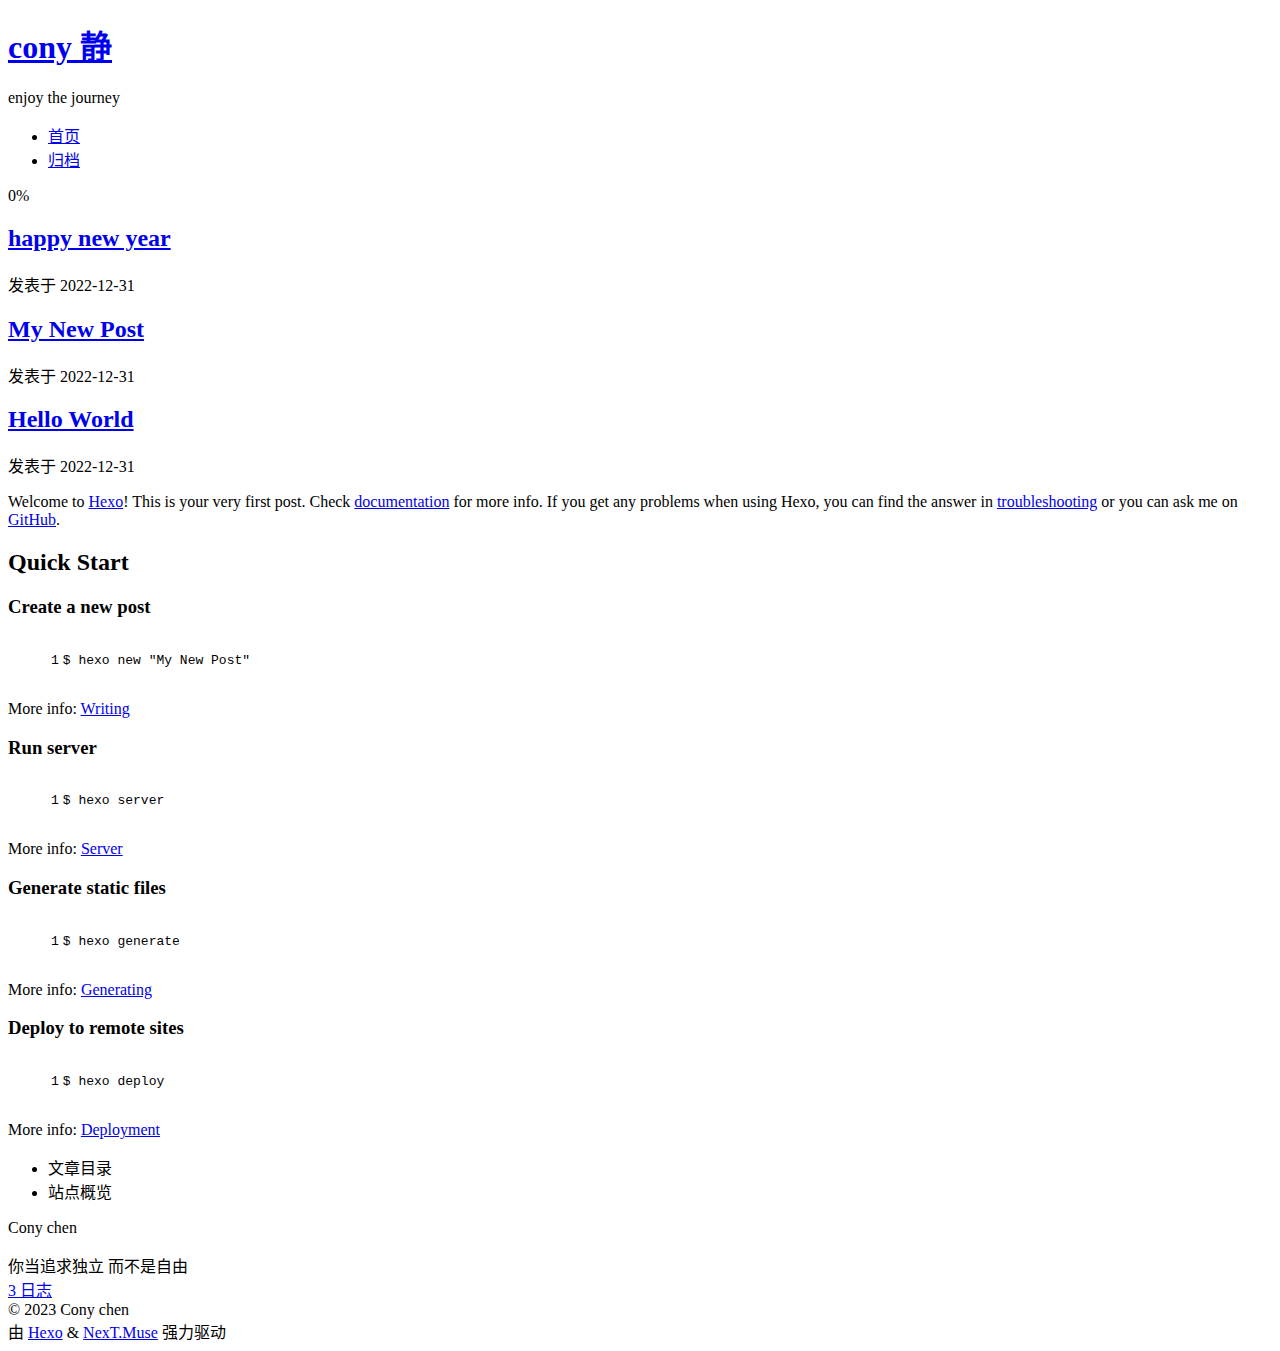
==== commit 1c9412e3: "Site updated: 2023-01-01 23:00:41" ====
--- a/index.html
+++ b/index.html
@@ -1,13 +1,25 @@
 <!DOCTYPE html>
-<html>
+<html lang="zh-CN">
 <head>
-  <meta charset="utf-8">
-  
-  <meta name="renderer" content="webkit">
-  <meta http-equiv="X-UA-Compatible" content="IE=edge" >
-  <link rel="dns-prefetch" href="http://Clairezhaoisme.github.io/Clairezhaoisme">
-  <title>cony 静</title>
-  <meta name="viewport" content="width=device-width, initial-scale=1, maximum-scale=1">
+  <meta charset="UTF-8">
+<meta name="viewport" content="width=device-width, initial-scale=1, maximum-scale=2">
+<meta name="theme-color" content="#222">
+<meta name="generator" content="Hexo 6.3.0">
+  <link rel="apple-touch-icon" sizes="180x180" href="/Clairezhaoisme/images/apple-touch-icon-next.png">
+  <link rel="icon" type="image/png" sizes="32x32" href="/Clairezhaoisme/images/favicon-32x32-next.png">
+  <link rel="icon" type="image/png" sizes="16x16" href="/Clairezhaoisme/images/favicon-16x16-next.png">
+  <link rel="mask-icon" href="/Clairezhaoisme/images/logo.svg" color="#222">
+
+<link rel="stylesheet" href="/Clairezhaoisme/css/main.css">
+
+
+<link rel="stylesheet" href="/Clairezhaoisme/lib/font-awesome/css/all.min.css">
+
+<script id="hexo-configurations">
+    var NexT = window.NexT || {};
+    var CONFIG = {"hostname":"clairezhaoisme.github.io","root":"/Clairezhaoisme/","scheme":"Muse","version":"7.8.0","exturl":false,"sidebar":{"position":"left","display":"post","padding":18,"offset":12,"onmobile":false},"copycode":{"enable":false,"show_result":false,"style":null},"back2top":{"enable":true,"sidebar":false,"scrollpercent":false},"bookmark":{"enable":false,"color":"#222","save":"auto"},"fancybox":false,"mediumzoom":false,"lazyload":false,"pangu":false,"comments":{"style":"tabs","active":null,"storage":true,"lazyload":false,"nav":null},"algolia":{"hits":{"per_page":10},"labels":{"input_placeholder":"Search for Posts","hits_empty":"We didn't find any results for the search: ${query}","hits_stats":"${hits} results found in ${time} ms"}},"localsearch":{"enable":false,"trigger":"auto","top_n_per_article":1,"unescape":false,"preload":false},"motion":{"enable":true,"async":false,"transition":{"post_block":"fadeIn","post_header":"slideDownIn","post_body":"slideDownIn","coll_header":"slideLeftIn","sidebar":"slideUpIn"}}};
+  </script>
+
   <meta name="description" content="你当追求独立 而不是自由">
 <meta property="og:type" content="website">
 <meta property="og:title" content="cony 静">
@@ -18,297 +30,278 @@
 <meta property="article:author" content="Cony chen">
 <meta property="article:tag" content="independence">
 <meta name="twitter:card" content="summary">
-  
-    <link rel="alternative" href="/atom.xml" title="cony 静" type="application/atom+xml">
-  
-  
-    <link rel="icon" href="/img/header.png">
-  
-  <link rel="stylesheet" type="text/css" href="/Clairezhaoisme/./main.0cf68a.css">
-  <style type="text/css">
-  
-    #container.show {
-      background: linear-gradient(200deg,#a0cfe4,#e8c37e);
-    }
+
+<link rel="canonical" href="http://clairezhaoisme.github.io/Clairezhaoisme/">
+
+
+<script id="page-configurations">
+  // https://hexo.io/docs/variables.html
+  CONFIG.page = {
+    sidebar: "",
+    isHome : true,
+    isPost : false,
+    lang   : 'zh-CN'
+  };
+</script>
+
+  <title>cony 静</title>
+  
+
+
+
+
+
+
+  <noscript>
+  <style>
+  .use-motion .brand,
+  .use-motion .menu-item,
+  .sidebar-inner,
+  .use-motion .post-block,
+  .use-motion .pagination,
+  .use-motion .comments,
+  .use-motion .post-header,
+  .use-motion .post-body,
+  .use-motion .collection-header { opacity: initial; }
+
+  .use-motion .site-title,
+  .use-motion .site-subtitle {
+    opacity: initial;
+    top: initial;
+  }
+
+  .use-motion .logo-line-before i { left: initial; }
+  .use-motion .logo-line-after i { right: initial; }
   </style>
-  
-
-  
-
-<meta name="generator" content="Hexo 6.3.0"></head>
-
-<body>
-  <div id="container" q-class="show:isCtnShow">
-    <canvas id="anm-canvas" class="anm-canvas"></canvas>
-    <div class="left-col" q-class="show:isShow">
-      
-<div class="overlay" style="background: #4d4d4d"></div>
-<div class="intrude-less">
-	<header id="header" class="inner">
-		<a href="/" class="profilepic">
-			<img src="/img/head.jpg" class="js-avatar">
-		</a>
-		<hgroup>
-		  <h1 class="header-author"><a href="/"></a></h1>
-		</hgroup>
-		
-
-		<nav class="header-menu">
-			<ul>
-			
-				<li><a href="/Clairezhaoisme/Cony%20Chen/">主页</a></li>
-	        
-				<li><a href="/Clairezhaoisme/tags/%E6%88%91%E8%8C%95%E8%8C%95%E5%AD%91%E7%AB%8B%EF%BC%8C%E5%AF%82%E5%AF%82%E4%B8%80%E8%BA%AB%EF%BC%8C%E5%8F%AF%E6%98%AF%E7%A9%B6%E7%AB%9F%E5%8F%88%E6%80%8E%E4%B9%88%E6%A0%B7%E5%91%A2%EF%BC%9F%E6%88%91%E6%98%AF%E4%B8%80%E4%B8%AA%E7%88%B1%E8%BF%87%E7%94%B7%E4%BA%BA%E7%9A%84%E5%A5%B3%E4%BA%BA%EF%BC%8C%E8%BF%99%E6%98%AF%E4%B8%80%E4%B8%AA%E9%9D%9E%E5%B8%B8%E7%AE%80%E5%8D%95%E7%9A%84%E6%95%85%E4%BA%8B%EF%BC%8C%E6%B2%A1%E4%BB%80%E4%B9%88%E5%A4%A7%E6%83%8A%E5%B0%8F%E6%80%AA%E7%9A%84/">随笔</a></li>
-	        
-			</ul>
-		</nav>
-		<nav class="header-smart-menu">
-    		
-    			
-    			<a q-on="click: openSlider(e, 'innerArchive')" href="javascript:void(0)">所有文章</a>
-    			
+</noscript>
+
+</head>
+
+<body itemscope itemtype="http://schema.org/WebPage">
+  <div class="container use-motion">
+    <div class="headband"></div>
+
+    <header class="header" itemscope itemtype="http://schema.org/WPHeader">
+      <div class="header-inner"><div class="site-brand-container">
+  <div class="site-nav-toggle">
+    <div class="toggle" aria-label="切换导航栏">
+      <span class="toggle-line toggle-line-first"></span>
+      <span class="toggle-line toggle-line-middle"></span>
+      <span class="toggle-line toggle-line-last"></span>
+    </div>
+  </div>
+
+  <div class="site-meta">
+
+    <a href="/Clairezhaoisme/" class="brand" rel="start">
+      <span class="logo-line-before"><i></i></span>
+      <h1 class="site-title">cony 静</h1>
+      <span class="logo-line-after"><i></i></span>
+    </a>
+      <p class="site-subtitle" itemprop="description">enjoy the journey</p>
+  </div>
+
+  <div class="site-nav-right">
+    <div class="toggle popup-trigger">
+    </div>
+  </div>
+</div>
+
+
+
+
+<nav class="site-nav">
+  <ul id="menu" class="main-menu menu">
+        <li class="menu-item menu-item-home">
+
+    <a href="/Clairezhaoisme/" rel="section"><i class="fa fa-home fa-fw"></i>首页</a>
+
+  </li>
+        <li class="menu-item menu-item-archives">
+
+    <a href="/Clairezhaoisme/archives/" rel="section"><i class="fa fa-archive fa-fw"></i>归档</a>
+
+  </li>
+  </ul>
+</nav>
+
+
+
+
+</div>
+    </header>
+
+    
+  <div class="back-to-top">
+    <i class="fa fa-arrow-up"></i>
+    <span>0%</span>
+  </div>
+
+
+    <main class="main">
+      <div class="main-inner">
+        <div class="content-wrap">
+          
+
+          <div class="content index posts-expand">
             
-    			
-    			<a q-on="click: openSlider(e, 'friends')" href="javascript:void(0)">友链</a>
-    			
-            
-    			
-    			<a q-on="click: openSlider(e, 'aboutme')" href="javascript:void(0)">关于我</a>
-    			
-            
-		</nav>
-		<nav class="header-nav">
-			<div class="social">
-				
-					<a class="github" target="_blank" href="#" title="github"><i class="icon-github"></i></a>
-		        
-					<a class="weibo" target="_blank" href="#" title="weibo"><i class="icon-weibo"></i></a>
-		        
-					<a class="rss" target="_blank" href="#" title="rss"><i class="icon-rss"></i></a>
-		        
-					<a class="zhihu" target="_blank" href="#" title="zhihu"><i class="icon-zhihu"></i></a>
-		        
-			</div>
-		</nav>
-	</header>		
-</div>
-
-    </div>
-    <div class="mid-col" q-class="show:isShow,hide:isShow|isFalse">
-      
-<nav id="mobile-nav">
-  	<div class="overlay js-overlay" style="background: #4d4d4d"></div>
-	<div class="btnctn js-mobile-btnctn">
-  		<div class="slider-trigger list" q-on="click: openSlider(e)"><i class="icon icon-sort"></i></div>
-	</div>
-	<div class="intrude-less">
-		<header id="header" class="inner">
-			<div class="profilepic">
-				<img src="/img/head.jpg" class="js-avatar">
-			</div>
-			<hgroup>
-			  <h1 class="header-author js-header-author"></h1>
-			</hgroup>
-			
-			
-			
-				
-			
-				
-			
-			
-			
-			<nav class="header-nav">
-				<div class="social">
-					
-						<a class="github" target="_blank" href="#" title="github"><i class="icon-github"></i></a>
-			        
-						<a class="weibo" target="_blank" href="#" title="weibo"><i class="icon-weibo"></i></a>
-			        
-						<a class="rss" target="_blank" href="#" title="rss"><i class="icon-rss"></i></a>
-			        
-						<a class="zhihu" target="_blank" href="#" title="zhihu"><i class="icon-zhihu"></i></a>
-			        
-				</div>
-			</nav>
-
-			<nav class="header-menu js-header-menu">
-				<ul style="width: 50%">
-				
-				
-					<li style="width: 50%"><a href="/Clairezhaoisme/Cony%20Chen/">主页</a></li>
-		        
-					<li style="width: 50%"><a href="/Clairezhaoisme/tags/%E6%88%91%E8%8C%95%E8%8C%95%E5%AD%91%E7%AB%8B%EF%BC%8C%E5%AF%82%E5%AF%82%E4%B8%80%E8%BA%AB%EF%BC%8C%E5%8F%AF%E6%98%AF%E7%A9%B6%E7%AB%9F%E5%8F%88%E6%80%8E%E4%B9%88%E6%A0%B7%E5%91%A2%EF%BC%9F%E6%88%91%E6%98%AF%E4%B8%80%E4%B8%AA%E7%88%B1%E8%BF%87%E7%94%B7%E4%BA%BA%E7%9A%84%E5%A5%B3%E4%BA%BA%EF%BC%8C%E8%BF%99%E6%98%AF%E4%B8%80%E4%B8%AA%E9%9D%9E%E5%B8%B8%E7%AE%80%E5%8D%95%E7%9A%84%E6%95%85%E4%BA%8B%EF%BC%8C%E6%B2%A1%E4%BB%80%E4%B9%88%E5%A4%A7%E6%83%8A%E5%B0%8F%E6%80%AA%E7%9A%84/">随笔</a></li>
-		        
-				</ul>
-			</nav>
-		</header>				
-	</div>
-	<div class="mobile-mask" style="display:none" q-show="isShow"></div>
-</nav>
-
-      <div id="wrapper" class="body-wrap">
-        <div class="menu-l">
-          <div class="canvas-wrap">
-            <canvas data-colors="#eaeaea" data-sectionHeight="100" data-contentId="js-content" id="myCanvas1" class="anm-canvas"></canvas>
-          </div>
-          <div id="js-content" class="content-ll">
-            
-  
-    <article id="post-happy-new-year" class="article article-type-post  article-index" itemscope itemprop="blogPost">
-  <div class="article-inner">
-    
-      <header class="article-header">
-        
-  
-    <h1 itemprop="name">
-      <a class="article-title" href="/Clairezhaoisme/2022/12/31/happy-new-year/">happy new year</a>
-    </h1>
-  
-
-        
-        <a href="/Clairezhaoisme/2022/12/31/happy-new-year/" class="archive-article-date">
-  	<time datetime="2022-12-31T10:54:46.000Z" itemprop="datePublished"><i class="icon-calendar icon"></i>2022-12-31</time>
-</a>
-
-<span id="busuanzi_container_page_pv">  本文总阅读量<span id="busuanzi_value_page_pv"></span>次</span>
-
-        
+      
+  
+  
+  <article itemscope itemtype="http://schema.org/Article" class="post-block" lang="zh-CN">
+    <link itemprop="mainEntityOfPage" href="http://clairezhaoisme.github.io/Clairezhaoisme/2022/12/31/happy-new-year/">
+
+    <span hidden itemprop="author" itemscope itemtype="http://schema.org/Person">
+      <meta itemprop="image" content="/Clairezhaoisme/images/avatar.gif">
+      <meta itemprop="name" content="Cony chen">
+      <meta itemprop="description" content="你当追求独立 而不是自由">
+    </span>
+
+    <span hidden itemprop="publisher" itemscope itemtype="http://schema.org/Organization">
+      <meta itemprop="name" content="cony 静">
+    </span>
+      <header class="post-header">
+        <h2 class="post-title" itemprop="name headline">
+          
+            <a href="/Clairezhaoisme/2022/12/31/happy-new-year/" class="post-title-link" itemprop="url">happy new year</a>
+        </h2>
+
+        <div class="post-meta">
+            <span class="post-meta-item">
+              <span class="post-meta-item-icon">
+                <i class="far fa-calendar"></i>
+              </span>
+              <span class="post-meta-item-text">发表于</span>
+
+              <time title="创建时间：2022-12-31 18:54:46" itemprop="dateCreated datePublished" datetime="2022-12-31T18:54:46+08:00">2022-12-31</time>
+            </span>
+
+          
+
+        </div>
       </header>
-    
-    <div class="article-entry" itemprop="articleBody">
-      
-        
-      
-
-      
-    </div>
-    <div class="article-info article-info-index">
-      
-      
-      
-
-      
-        <p class="article-more-link">
-          <a class="article-more-a" href="/Clairezhaoisme/2022/12/31/happy-new-year/">展开全文 >></a>
-        </p>
-      
-
-      
-      <div class="clearfix"></div>
-    </div>
-  </div>
-</article>
-
-<aside class="wrap-side-operation">
-    <div class="mod-side-operation">
-        
-        <div class="jump-container" id="js-jump-container" style="display:none;">
-            <a href="javascript:void(0)" class="mod-side-operation__jump-to-top">
-                <i class="icon-font icon-back"></i>
-            </a>
-            <div id="js-jump-plan-container" class="jump-plan-container" style="top: -11px;">
-                <i class="icon-font icon-plane jump-plane"></i>
-            </div>
+
+    
+    
+    
+    <div class="post-body" itemprop="articleBody">
+
+      
+          
+      
+    </div>
+
+    
+    
+    
+      <footer class="post-footer">
+        <div class="post-eof"></div>
+      </footer>
+  </article>
+  
+  
+  
+
+      
+  
+  
+  <article itemscope itemtype="http://schema.org/Article" class="post-block" lang="zh-CN">
+    <link itemprop="mainEntityOfPage" href="http://clairezhaoisme.github.io/Clairezhaoisme/2022/12/31/My-New-Post/">
+
+    <span hidden itemprop="author" itemscope itemtype="http://schema.org/Person">
+      <meta itemprop="image" content="/Clairezhaoisme/images/avatar.gif">
+      <meta itemprop="name" content="Cony chen">
+      <meta itemprop="description" content="你当追求独立 而不是自由">
+    </span>
+
+    <span hidden itemprop="publisher" itemscope itemtype="http://schema.org/Organization">
+      <meta itemprop="name" content="cony 静">
+    </span>
+      <header class="post-header">
+        <h2 class="post-title" itemprop="name headline">
+          
+            <a href="/Clairezhaoisme/2022/12/31/My-New-Post/" class="post-title-link" itemprop="url">My New Post</a>
+        </h2>
+
+        <div class="post-meta">
+            <span class="post-meta-item">
+              <span class="post-meta-item-icon">
+                <i class="far fa-calendar"></i>
+              </span>
+              <span class="post-meta-item-text">发表于</span>
+
+              <time title="创建时间：2022-12-31 18:54:04" itemprop="dateCreated datePublished" datetime="2022-12-31T18:54:04+08:00">2022-12-31</time>
+            </span>
+
+          
+
         </div>
-        
-        
-    </div>
-</aside>
-
-
-
-
-  
-    <article id="post-My-New-Post" class="article article-type-post  article-index" itemscope itemprop="blogPost">
-  <div class="article-inner">
-    
-      <header class="article-header">
-        
-  
-    <h1 itemprop="name">
-      <a class="article-title" href="/Clairezhaoisme/2022/12/31/My-New-Post/">My New Post</a>
-    </h1>
-  
-
-        
-        <a href="/Clairezhaoisme/2022/12/31/My-New-Post/" class="archive-article-date">
-  	<time datetime="2022-12-31T10:54:04.000Z" itemprop="datePublished"><i class="icon-calendar icon"></i>2022-12-31</time>
-</a>
-
-<span id="busuanzi_container_page_pv">  本文总阅读量<span id="busuanzi_value_page_pv"></span>次</span>
-
-        
       </header>
-    
-    <div class="article-entry" itemprop="articleBody">
-      
-        
-      
-
-      
-    </div>
-    <div class="article-info article-info-index">
-      
-      
-      
-
-      
-        <p class="article-more-link">
-          <a class="article-more-a" href="/Clairezhaoisme/2022/12/31/My-New-Post/">展开全文 >></a>
-        </p>
-      
-
-      
-      <div class="clearfix"></div>
-    </div>
-  </div>
-</article>
-
-<aside class="wrap-side-operation">
-    <div class="mod-side-operation">
-        
-        <div class="jump-container" id="js-jump-container" style="display:none;">
-            <a href="javascript:void(0)" class="mod-side-operation__jump-to-top">
-                <i class="icon-font icon-back"></i>
-            </a>
-            <div id="js-jump-plan-container" class="jump-plan-container" style="top: -11px;">
-                <i class="icon-font icon-plane jump-plane"></i>
-            </div>
+
+    
+    
+    
+    <div class="post-body" itemprop="articleBody">
+
+      
+          
+      
+    </div>
+
+    
+    
+    
+      <footer class="post-footer">
+        <div class="post-eof"></div>
+      </footer>
+  </article>
+  
+  
+  
+
+      
+  
+  
+  <article itemscope itemtype="http://schema.org/Article" class="post-block" lang="zh-CN">
+    <link itemprop="mainEntityOfPage" href="http://clairezhaoisme.github.io/Clairezhaoisme/2022/12/31/hello-world/">
+
+    <span hidden itemprop="author" itemscope itemtype="http://schema.org/Person">
+      <meta itemprop="image" content="/Clairezhaoisme/images/avatar.gif">
+      <meta itemprop="name" content="Cony chen">
+      <meta itemprop="description" content="你当追求独立 而不是自由">
+    </span>
+
+    <span hidden itemprop="publisher" itemscope itemtype="http://schema.org/Organization">
+      <meta itemprop="name" content="cony 静">
+    </span>
+      <header class="post-header">
+        <h2 class="post-title" itemprop="name headline">
+          
+            <a href="/Clairezhaoisme/2022/12/31/hello-world/" class="post-title-link" itemprop="url">Hello World</a>
+        </h2>
+
+        <div class="post-meta">
+            <span class="post-meta-item">
+              <span class="post-meta-item-icon">
+                <i class="far fa-calendar"></i>
+              </span>
+              <span class="post-meta-item-text">发表于</span>
+
+              <time title="创建时间：2022-12-31 15:26:32" itemprop="dateCreated datePublished" datetime="2022-12-31T15:26:32+08:00">2022-12-31</time>
+            </span>
+
+          
+
         </div>
-        
-        
-    </div>
-</aside>
-
-
-
-
-  
-    <article id="post-hello-world" class="article article-type-post  article-index" itemscope itemprop="blogPost">
-  <div class="article-inner">
-    
-      <header class="article-header">
-        
-  
-    <h1 itemprop="name">
-      <a class="article-title" href="/Clairezhaoisme/2022/12/31/hello-world/">Hello World</a>
-    </h1>
-  
-
-        
-        <a href="/Clairezhaoisme/2022/12/31/hello-world/" class="archive-article-date">
-  	<time datetime="2022-12-31T07:26:32.364Z" itemprop="datePublished"><i class="icon-calendar icon"></i>2022-12-31</time>
-</a>
-
-<span id="busuanzi_container_page_pv">  本文总阅读量<span id="busuanzi_value_page_pv"></span>次</span>
-
-        
       </header>
-    
-    <div class="article-entry" itemprop="articleBody">
-      
-        <p>Welcome to <a target="_blank" rel="noopener" href="https://hexo.io/">Hexo</a>! This is your very first post. Check <a target="_blank" rel="noopener" href="https://hexo.io/docs/">documentation</a> for more info. If you get any problems when using Hexo, you can find the answer in <a target="_blank" rel="noopener" href="https://hexo.io/docs/troubleshooting.html">troubleshooting</a> or you can ask me on <a target="_blank" rel="noopener" href="https://github.com/hexojs/hexo/issues">GitHub</a>.</p>
+
+    
+    
+    
+    <div class="post-body" itemprop="articleBody">
+
+      
+          <p>Welcome to <a target="_blank" rel="noopener" href="https://hexo.io/">Hexo</a>! This is your very first post. Check <a target="_blank" rel="noopener" href="https://hexo.io/docs/">documentation</a> for more info. If you get any problems when using Hexo, you can find the answer in <a target="_blank" rel="noopener" href="https://hexo.io/docs/troubleshooting.html">troubleshooting</a> or you can ask me on <a target="_blank" rel="noopener" href="https://github.com/hexojs/hexo/issues">GitHub</a>.</p>
 <h2 id="Quick-Start"><a href="#Quick-Start" class="headerlink" title="Quick Start"></a>Quick Start</h2><h3 id="Create-a-new-post"><a href="#Create-a-new-post" class="headerlink" title="Create a new post"></a>Create a new post</h3><figure class="highlight bash"><table><tr><td class="gutter"><pre><span class="line">1</span><br></pre></td><td class="code"><pre><span class="line">$ hexo new <span class="string">&quot;My New Post&quot;</span></span><br></pre></td></tr></table></figure>
 
 <p>More info: <a target="_blank" rel="noopener" href="https://hexo.io/docs/writing.html">Writing</a></p>
@@ -323,303 +316,172 @@
 <p>More info: <a target="_blank" rel="noopener" href="https://hexo.io/docs/one-command-deployment.html">Deployment</a></p>
 
       
-
-      
-    </div>
-    <div class="article-info article-info-index">
-      
-      
-      
-
-      
-        <p class="article-more-link">
-          <a class="article-more-a" href="/Clairezhaoisme/2022/12/31/hello-world/">展开全文 >></a>
-        </p>
-      
-
-      
-      <div class="clearfix"></div>
-    </div>
-  </div>
-</article>
-
-<aside class="wrap-side-operation">
-    <div class="mod-side-operation">
+    </div>
+
+    
+    
+    
+      <footer class="post-footer">
+        <div class="post-eof"></div>
+      </footer>
+  </article>
+  
+  
+  
+
+
+  
+
+
+
+          </div>
+          
+
+<script>
+  window.addEventListener('tabs:register', () => {
+    let { activeClass } = CONFIG.comments;
+    if (CONFIG.comments.storage) {
+      activeClass = localStorage.getItem('comments_active') || activeClass;
+    }
+    if (activeClass) {
+      let activeTab = document.querySelector(`a[href="#comment-${activeClass}"]`);
+      if (activeTab) {
+        activeTab.click();
+      }
+    }
+  });
+  if (CONFIG.comments.storage) {
+    window.addEventListener('tabs:click', event => {
+      if (!event.target.matches('.tabs-comment .tab-content .tab-pane')) return;
+      let commentClass = event.target.classList[1];
+      localStorage.setItem('comments_active', commentClass);
+    });
+  }
+</script>
+
+        </div>
+          
+  
+  <div class="toggle sidebar-toggle">
+    <span class="toggle-line toggle-line-first"></span>
+    <span class="toggle-line toggle-line-middle"></span>
+    <span class="toggle-line toggle-line-last"></span>
+  </div>
+
+  <aside class="sidebar">
+    <div class="sidebar-inner">
+
+      <ul class="sidebar-nav motion-element">
+        <li class="sidebar-nav-toc">
+          文章目录
+        </li>
+        <li class="sidebar-nav-overview">
+          站点概览
+        </li>
+      </ul>
+
+      <!--noindex-->
+      <div class="post-toc-wrap sidebar-panel">
+      </div>
+      <!--/noindex-->
+
+      <div class="site-overview-wrap sidebar-panel">
+        <div class="site-author motion-element" itemprop="author" itemscope itemtype="http://schema.org/Person">
+  <p class="site-author-name" itemprop="name">Cony chen</p>
+  <div class="site-description" itemprop="description">你当追求独立 而不是自由</div>
+</div>
+<div class="site-state-wrap motion-element">
+  <nav class="site-state">
+      <div class="site-state-item site-state-posts">
+          <a href="/Clairezhaoisme/archives/">
         
-        <div class="jump-container" id="js-jump-container" style="display:none;">
-            <a href="javascript:void(0)" class="mod-side-operation__jump-to-top">
-                <i class="icon-font icon-back"></i>
-            </a>
-            <div id="js-jump-plan-container" class="jump-plan-container" style="top: -11px;">
-                <i class="icon-font icon-plane jump-plane"></i>
-            </div>
-        </div>
+          <span class="site-state-item-count">3</span>
+          <span class="site-state-item-name">日志</span>
+        </a>
+      </div>
+  </nav>
+</div>
+
+
+
+      </div>
+
+    </div>
+  </aside>
+  <div id="sidebar-dimmer"></div>
+
+
+      </div>
+    </main>
+
+    <footer class="footer">
+      <div class="footer-inner">
         
+
         
-    </div>
-</aside>
-
-
-
-
-  
-  
-
-
-          </div>
-        </div>
+
+<div class="copyright">
+  
+  &copy; 
+  <span itemprop="copyrightYear">2023</span>
+  <span class="with-love">
+    <i class="fa fa-heart"></i>
+  </span>
+  <span class="author" itemprop="copyrightHolder">Cony chen</span>
+</div>
+  <div class="powered-by">由 <a href="https://hexo.io/" class="theme-link" rel="noopener" target="_blank">Hexo</a> & <a href="https://muse.theme-next.org/" class="theme-link" rel="noopener" target="_blank">NexT.Muse</a> 强力驱动
+  </div>
+
+        
+
+
+
+
+
+
+
+
       </div>
-      <footer id="footer">
-  <div class="outer">
-    <div id="footer-info">
-    	<div class="footer-left">
-    		&copy; 2023 Cony chen
-    	</div>
-      	<div class="footer-right">
-      		<a href="http://hexo.io/" target="_blank">Hexo</a>  Theme <a href="https://github.com/litten/hexo-theme-yilia" target="_blank">Yilia</a> by Litten
-      	</div>
-    </div>
-  </div>
-</footer>
-
-# 总访问量
-<span id="busuanzi_container_site_pv">    
-    本站总访问量
-    <span id="busuanzi_value_site_pv"></span>次</span> |
-
-# 访客记录
-<span id="busuanzi_container_site_uv">  
-    本站访客数
-    <span id="busuanzi_value_site_uv"></span>人次</span>
-
-    </div>
-    <script>
-	var yiliaConfig = {
-		mathjax: false,
-		isHome: true,
-		isPost: false,
-		isArchive: false,
-		isTag: false,
-		isCategory: false,
-		open_in_new: false,
-		toc_hide_index: true,
-		root: "/Clairezhaoisme/",
-		innerArchive: true,
-		showTags: false
-	}
-</script>
-
-<script>!function(t){function n(e){if(r[e])return r[e].exports;var i=r[e]={exports:{},id:e,loaded:!1};return t[e].call(i.exports,i,i.exports,n),i.loaded=!0,i.exports}var r={};n.m=t,n.c=r,n.p="./",n(0)}([function(t,n,r){r(195),t.exports=r(191)},function(t,n,r){var e=r(3),i=r(52),o=r(27),u=r(28),c=r(53),f="prototype",a=function(t,n,r){var s,l,h,v,p=t&a.F,d=t&a.G,y=t&a.S,g=t&a.P,b=t&a.B,m=d?e:y?e[n]||(e[n]={}):(e[n]||{})[f],x=d?i:i[n]||(i[n]={}),w=x[f]||(x[f]={});d&&(r=n);for(s in r)l=!p&&m&&void 0!==m[s],h=(l?m:r)[s],v=b&&l?c(h,e):g&&"function"==typeof h?c(Function.call,h):h,m&&u(m,s,h,t&a.U),x[s]!=h&&o(x,s,v),g&&w[s]!=h&&(w[s]=h)};e.core=i,a.F=1,a.G=2,a.S=4,a.P=8,a.B=16,a.W=32,a.U=64,a.R=128,t.exports=a},function(t,n,r){var e=r(6);t.exports=function(t){if(!e(t))throw TypeError(t+" is not an object!");return t}},function(t,n){var r=t.exports="undefined"!=typeof window&&window.Math==Math?window:"undefined"!=typeof self&&self.Math==Math?self:Function("return this")();"number"==typeof __g&&(__g=r)},function(t,n){t.exports=function(t){try{return!!t()}catch(t){return!0}}},function(t,n){var r=t.exports="undefined"!=typeof window&&window.Math==Math?window:"undefined"!=typeof self&&self.Math==Math?self:Function("return this")();"number"==typeof __g&&(__g=r)},function(t,n){t.exports=function(t){return"object"==typeof t?null!==t:"function"==typeof t}},function(t,n,r){var e=r(126)("wks"),i=r(76),o=r(3).Symbol,u="function"==typeof o;(t.exports=function(t){return e[t]||(e[t]=u&&o[t]||(u?o:i)("Symbol."+t))}).store=e},function(t,n){var r={}.hasOwnProperty;t.exports=function(t,n){return r.call(t,n)}},function(t,n,r){var e=r(94),i=r(33);t.exports=function(t){return e(i(t))}},function(t,n,r){t.exports=!r(4)(function(){return 7!=Object.defineProperty({},"a",{get:function(){return 7}}).a})},function(t,n,r){var e=r(2),i=r(167),o=r(50),u=Object.defineProperty;n.f=r(10)?Object.defineProperty:function(t,n,r){if(e(t),n=o(n,!0),e(r),i)try{return u(t,n,r)}catch(t){}if("get"in r||"set"in r)throw TypeError("Accessors not supported!");return"value"in r&&(t[n]=r.value),t}},function(t,n,r){t.exports=!r(18)(function(){return 7!=Object.defineProperty({},"a",{get:function(){return 7}}).a})},function(t,n,r){var e=r(14),i=r(22);t.exports=r(12)?function(t,n,r){return e.f(t,n,i(1,r))}:function(t,n,r){return t[n]=r,t}},function(t,n,r){var e=r(20),i=r(58),o=r(42),u=Object.defineProperty;n.f=r(12)?Object.defineProperty:function(t,n,r){if(e(t),n=o(n,!0),e(r),i)try{return u(t,n,r)}catch(t){}if("get"in r||"set"in r)throw TypeError("Accessors not supported!");return"value"in r&&(t[n]=r.value),t}},function(t,n,r){var e=r(40)("wks"),i=r(23),o=r(5).Symbol,u="function"==typeof o;(t.exports=function(t){return e[t]||(e[t]=u&&o[t]||(u?o:i)("Symbol."+t))}).store=e},function(t,n,r){var e=r(67),i=Math.min;t.exports=function(t){return t>0?i(e(t),9007199254740991):0}},function(t,n,r){var e=r(46);t.exports=function(t){return Object(e(t))}},function(t,n){t.exports=function(t){try{return!!t()}catch(t){return!0}}},function(t,n,r){var e=r(63),i=r(34);t.exports=Object.keys||function(t){return e(t,i)}},function(t,n,r){var e=r(21);t.exports=function(t){if(!e(t))throw TypeError(t+" is not an object!");return t}},function(t,n){t.exports=function(t){return"object"==typeof t?null!==t:"function"==typeof t}},function(t,n){t.exports=function(t,n){return{enumerable:!(1&t),configurable:!(2&t),writable:!(4&t),value:n}}},function(t,n){var r=0,e=Math.random();t.exports=function(t){return"Symbol(".concat(void 0===t?"":t,")_",(++r+e).toString(36))}},function(t,n){var r={}.hasOwnProperty;t.exports=function(t,n){return r.call(t,n)}},function(t,n){var r=t.exports={version:"2.4.0"};"number"==typeof __e&&(__e=r)},function(t,n){t.exports=function(t){if("function"!=typeof t)throw TypeError(t+" is not a function!");return t}},function(t,n,r){var e=r(11),i=r(66);t.exports=r(10)?function(t,n,r){return e.f(t,n,i(1,r))}:function(t,n,r){return t[n]=r,t}},function(t,n,r){var e=r(3),i=r(27),o=r(24),u=r(76)("src"),c="toString",f=Function[c],a=(""+f).split(c);r(52).inspectSource=function(t){return f.call(t)},(t.exports=function(t,n,r,c){var f="function"==typeof r;f&&(o(r,"name")||i(r,"name",n)),t[n]!==r&&(f&&(o(r,u)||i(r,u,t[n]?""+t[n]:a.join(String(n)))),t===e?t[n]=r:c?t[n]?t[n]=r:i(t,n,r):(delete t[n],i(t,n,r)))})(Function.prototype,c,function(){return"function"==typeof this&&this[u]||f.call(this)})},function(t,n,r){var e=r(1),i=r(4),o=r(46),u=function(t,n,r,e){var i=String(o(t)),u="<"+n;return""!==r&&(u+=" "+r+'="'+String(e).replace(/"/g,"&quot;")+'"'),u+">"+i+"</"+n+">"};t.exports=function(t,n){var r={};r[t]=n(u),e(e.P+e.F*i(function(){var n=""[t]('"');return n!==n.toLowerCase()||n.split('"').length>3}),"String",r)}},function(t,n,r){var e=r(115),i=r(46);t.exports=function(t){return e(i(t))}},function(t,n,r){var e=r(116),i=r(66),o=r(30),u=r(50),c=r(24),f=r(167),a=Object.getOwnPropertyDescriptor;n.f=r(10)?a:function(t,n){if(t=o(t),n=u(n,!0),f)try{return a(t,n)}catch(t){}if(c(t,n))return i(!e.f.call(t,n),t[n])}},function(t,n,r){var e=r(24),i=r(17),o=r(145)("IE_PROTO"),u=Object.prototype;t.exports=Object.getPrototypeOf||function(t){return t=i(t),e(t,o)?t[o]:"function"==typeof t.constructor&&t instanceof t.constructor?t.constructor.prototype:t instanceof Object?u:null}},function(t,n){t.exports=function(t){if(void 0==t)throw TypeError("Can't call method on  "+t);return t}},function(t,n){t.exports="constructor,hasOwnProperty,isPrototypeOf,propertyIsEnumerable,toLocaleString,toString,valueOf".split(",")},function(t,n){t.exports={}},function(t,n){t.exports=!0},function(t,n){n.f={}.propertyIsEnumerable},function(t,n,r){var e=r(14).f,i=r(8),o=r(15)("toStringTag");t.exports=function(t,n,r){t&&!i(t=r?t:t.prototype,o)&&e(t,o,{configurable:!0,value:n})}},function(t,n,r){var e=r(40)("keys"),i=r(23);t.exports=function(t){return e[t]||(e[t]=i(t))}},function(t,n,r){var e=r(5),i="__core-js_shared__",o=e[i]||(e[i]={});t.exports=function(t){return o[t]||(o[t]={})}},function(t,n){var r=Math.ceil,e=Math.floor;t.exports=function(t){return isNaN(t=+t)?0:(t>0?e:r)(t)}},function(t,n,r){var e=r(21);t.exports=function(t,n){if(!e(t))return t;var r,i;if(n&&"function"==typeof(r=t.toString)&&!e(i=r.call(t)))return i;if("function"==typeof(r=t.valueOf)&&!e(i=r.call(t)))return i;if(!n&&"function"==typeof(r=t.toString)&&!e(i=r.call(t)))return i;throw TypeError("Can't convert object to primitive value")}},function(t,n,r){var e=r(5),i=r(25),o=r(36),u=r(44),c=r(14).f;t.exports=function(t){var n=i.Symbol||(i.Symbol=o?{}:e.Symbol||{});"_"==t.charAt(0)||t in n||c(n,t,{value:u.f(t)})}},function(t,n,r){n.f=r(15)},function(t,n){var r={}.toString;t.exports=function(t){return r.call(t).slice(8,-1)}},function(t,n){t.exports=function(t){if(void 0==t)throw TypeError("Can't call method on  "+t);return t}},function(t,n,r){var e=r(4);t.exports=function(t,n){return!!t&&e(function(){n?t.call(null,function(){},1):t.call(null)})}},function(t,n,r){var e=r(53),i=r(115),o=r(17),u=r(16),c=r(203);t.exports=function(t,n){var r=1==t,f=2==t,a=3==t,s=4==t,l=6==t,h=5==t||l,v=n||c;return function(n,c,p){for(var d,y,g=o(n),b=i(g),m=e(c,p,3),x=u(b.length),w=0,S=r?v(n,x):f?v(n,0):void 0;x>w;w++)if((h||w in b)&&(d=b[w],y=m(d,w,g),t))if(r)S[w]=y;else if(y)switch(t){case 3:return!0;case 5:return d;case 6:return w;case 2:S.push(d)}else if(s)return!1;return l?-1:a||s?s:S}}},function(t,n,r){var e=r(1),i=r(52),o=r(4);t.exports=function(t,n){var r=(i.Object||{})[t]||Object[t],u={};u[t]=n(r),e(e.S+e.F*o(function(){r(1)}),"Object",u)}},function(t,n,r){var e=r(6);t.exports=function(t,n){if(!e(t))return t;var r,i;if(n&&"function"==typeof(r=t.toString)&&!e(i=r.call(t)))return i;if("function"==typeof(r=t.valueOf)&&!e(i=r.call(t)))return i;if(!n&&"function"==typeof(r=t.toString)&&!e(i=r.call(t)))return i;throw TypeError("Can't convert object to primitive value")}},function(t,n,r){var e=r(5),i=r(25),o=r(91),u=r(13),c="prototype",f=function(t,n,r){var a,s,l,h=t&f.F,v=t&f.G,p=t&f.S,d=t&f.P,y=t&f.B,g=t&f.W,b=v?i:i[n]||(i[n]={}),m=b[c],x=v?e:p?e[n]:(e[n]||{})[c];v&&(r=n);for(a in r)(s=!h&&x&&void 0!==x[a])&&a in b||(l=s?x[a]:r[a],b[a]=v&&"function"!=typeof x[a]?r[a]:y&&s?o(l,e):g&&x[a]==l?function(t){var n=function(n,r,e){if(this instanceof t){switch(arguments.length){case 0:return new t;case 1:return new t(n);case 2:return new t(n,r)}return new t(n,r,e)}return t.apply(this,arguments)};return n[c]=t[c],n}(l):d&&"function"==typeof l?o(Function.call,l):l,d&&((b.virtual||(b.virtual={}))[a]=l,t&f.R&&m&&!m[a]&&u(m,a,l)))};f.F=1,f.G=2,f.S=4,f.P=8,f.B=16,f.W=32,f.U=64,f.R=128,t.exports=f},function(t,n){var r=t.exports={version:"2.4.0"};"number"==typeof __e&&(__e=r)},function(t,n,r){var e=r(26);t.exports=function(t,n,r){if(e(t),void 0===n)return t;switch(r){case 1:return function(r){return t.call(n,r)};case 2:return function(r,e){return t.call(n,r,e)};case 3:return function(r,e,i){return t.call(n,r,e,i)}}return function(){return t.apply(n,arguments)}}},function(t,n,r){var e=r(183),i=r(1),o=r(126)("metadata"),u=o.store||(o.store=new(r(186))),c=function(t,n,r){var i=u.get(t);if(!i){if(!r)return;u.set(t,i=new e)}var o=i.get(n);if(!o){if(!r)return;i.set(n,o=new e)}return o},f=function(t,n,r){var e=c(n,r,!1);return void 0!==e&&e.has(t)},a=function(t,n,r){var e=c(n,r,!1);return void 0===e?void 0:e.get(t)},s=function(t,n,r,e){c(r,e,!0).set(t,n)},l=function(t,n){var r=c(t,n,!1),e=[];return r&&r.forEach(function(t,n){e.push(n)}),e},h=function(t){return void 0===t||"symbol"==typeof t?t:String(t)},v=function(t){i(i.S,"Reflect",t)};t.exports={store:u,map:c,has:f,get:a,set:s,keys:l,key:h,exp:v}},function(t,n,r){"use strict";if(r(10)){var e=r(69),i=r(3),o=r(4),u=r(1),c=r(127),f=r(152),a=r(53),s=r(68),l=r(66),h=r(27),v=r(73),p=r(67),d=r(16),y=r(75),g=r(50),b=r(24),m=r(180),x=r(114),w=r(6),S=r(17),_=r(137),O=r(70),E=r(32),P=r(71).f,j=r(154),F=r(76),M=r(7),A=r(48),N=r(117),T=r(146),I=r(155),k=r(80),L=r(123),R=r(74),C=r(130),D=r(160),U=r(11),W=r(31),G=U.f,B=W.f,V=i.RangeError,z=i.TypeError,q=i.Uint8Array,K="ArrayBuffer",J="Shared"+K,Y="BYTES_PER_ELEMENT",H="prototype",$=Array[H],X=f.ArrayBuffer,Q=f.DataView,Z=A(0),tt=A(2),nt=A(3),rt=A(4),et=A(5),it=A(6),ot=N(!0),ut=N(!1),ct=I.values,ft=I.keys,at=I.entries,st=$.lastIndexOf,lt=$.reduce,ht=$.reduceRight,vt=$.join,pt=$.sort,dt=$.slice,yt=$.toString,gt=$.toLocaleString,bt=M("iterator"),mt=M("toStringTag"),xt=F("typed_constructor"),wt=F("def_constructor"),St=c.CONSTR,_t=c.TYPED,Ot=c.VIEW,Et="Wrong length!",Pt=A(1,function(t,n){return Tt(T(t,t[wt]),n)}),jt=o(function(){return 1===new q(new Uint16Array([1]).buffer)[0]}),Ft=!!q&&!!q[H].set&&o(function(){new q(1).set({})}),Mt=function(t,n){if(void 0===t)throw z(Et);var r=+t,e=d(t);if(n&&!m(r,e))throw V(Et);return e},At=function(t,n){var r=p(t);if(r<0||r%n)throw V("Wrong offset!");return r},Nt=function(t){if(w(t)&&_t in t)return t;throw z(t+" is not a typed array!")},Tt=function(t,n){if(!(w(t)&&xt in t))throw z("It is not a typed array constructor!");return new t(n)},It=function(t,n){return kt(T(t,t[wt]),n)},kt=function(t,n){for(var r=0,e=n.length,i=Tt(t,e);e>r;)i[r]=n[r++];return i},Lt=function(t,n,r){G(t,n,{get:function(){return this._d[r]}})},Rt=function(t){var n,r,e,i,o,u,c=S(t),f=arguments.length,s=f>1?arguments[1]:void 0,l=void 0!==s,h=j(c);if(void 0!=h&&!_(h)){for(u=h.call(c),e=[],n=0;!(o=u.next()).done;n++)e.push(o.value);c=e}for(l&&f>2&&(s=a(s,arguments[2],2)),n=0,r=d(c.length),i=Tt(this,r);r>n;n++)i[n]=l?s(c[n],n):c[n];return i},Ct=function(){for(var t=0,n=arguments.length,r=Tt(this,n);n>t;)r[t]=arguments[t++];return r},Dt=!!q&&o(function(){gt.call(new q(1))}),Ut=function(){return gt.apply(Dt?dt.call(Nt(this)):Nt(this),arguments)},Wt={copyWithin:function(t,n){return D.call(Nt(this),t,n,arguments.length>2?arguments[2]:void 0)},every:function(t){return rt(Nt(this),t,arguments.length>1?arguments[1]:void 0)},fill:function(t){return C.apply(Nt(this),arguments)},filter:function(t){return It(this,tt(Nt(this),t,arguments.length>1?arguments[1]:void 0))},find:function(t){return et(Nt(this),t,arguments.length>1?arguments[1]:void 0)},findIndex:function(t){return it(Nt(this),t,arguments.length>1?arguments[1]:void 0)},forEach:function(t){Z(Nt(this),t,arguments.length>1?arguments[1]:void 0)},indexOf:function(t){return ut(Nt(this),t,arguments.length>1?arguments[1]:void 0)},includes:function(t){return ot(Nt(this),t,arguments.length>1?arguments[1]:void 0)},join:function(t){return vt.apply(Nt(this),arguments)},lastIndexOf:function(t){return st.apply(Nt(this),arguments)},map:function(t){return Pt(Nt(this),t,arguments.length>1?arguments[1]:void 0)},reduce:function(t){return lt.apply(Nt(this),arguments)},reduceRight:function(t){return ht.apply(Nt(this),arguments)},reverse:function(){for(var t,n=this,r=Nt(n).length,e=Math.floor(r/2),i=0;i<e;)t=n[i],n[i++]=n[--r],n[r]=t;return n},some:function(t){return nt(Nt(this),t,arguments.length>1?arguments[1]:void 0)},sort:function(t){return pt.call(Nt(this),t)},subarray:function(t,n){var r=Nt(this),e=r.length,i=y(t,e);return new(T(r,r[wt]))(r.buffer,r.byteOffset+i*r.BYTES_PER_ELEMENT,d((void 0===n?e:y(n,e))-i))}},Gt=function(t,n){return It(this,dt.call(Nt(this),t,n))},Bt=function(t){Nt(this);var n=At(arguments[1],1),r=this.length,e=S(t),i=d(e.length),o=0;if(i+n>r)throw V(Et);for(;o<i;)this[n+o]=e[o++]},Vt={entries:function(){return at.call(Nt(this))},keys:function(){return ft.call(Nt(this))},values:function(){return ct.call(Nt(this))}},zt=function(t,n){return w(t)&&t[_t]&&"symbol"!=typeof n&&n in t&&String(+n)==String(n)},qt=function(t,n){return zt(t,n=g(n,!0))?l(2,t[n]):B(t,n)},Kt=function(t,n,r){return!(zt(t,n=g(n,!0))&&w(r)&&b(r,"value"))||b(r,"get")||b(r,"set")||r.configurable||b(r,"writable")&&!r.writable||b(r,"enumerable")&&!r.enumerable?G(t,n,r):(t[n]=r.value,t)};St||(W.f=qt,U.f=Kt),u(u.S+u.F*!St,"Object",{getOwnPropertyDescriptor:qt,defineProperty:Kt}),o(function(){yt.call({})})&&(yt=gt=function(){return vt.call(this)});var Jt=v({},Wt);v(Jt,Vt),h(Jt,bt,Vt.values),v(Jt,{slice:Gt,set:Bt,constructor:function(){},toString:yt,toLocaleString:Ut}),Lt(Jt,"buffer","b"),Lt(Jt,"byteOffset","o"),Lt(Jt,"byteLength","l"),Lt(Jt,"length","e"),G(Jt,mt,{get:function(){return this[_t]}}),t.exports=function(t,n,r,f){f=!!f;var a=t+(f?"Clamped":"")+"Array",l="Uint8Array"!=a,v="get"+t,p="set"+t,y=i[a],g=y||{},b=y&&E(y),m=!y||!c.ABV,S={},_=y&&y[H],j=function(t,r){var e=t._d;return e.v[v](r*n+e.o,jt)},F=function(t,r,e){var i=t._d;f&&(e=(e=Math.round(e))<0?0:e>255?255:255&e),i.v[p](r*n+i.o,e,jt)},M=function(t,n){G(t,n,{get:function(){return j(this,n)},set:function(t){return F(this,n,t)},enumerable:!0})};m?(y=r(function(t,r,e,i){s(t,y,a,"_d");var o,u,c,f,l=0,v=0;if(w(r)){if(!(r instanceof X||(f=x(r))==K||f==J))return _t in r?kt(y,r):Rt.call(y,r);o=r,v=At(e,n);var p=r.byteLength;if(void 0===i){if(p%n)throw V(Et);if((u=p-v)<0)throw V(Et)}else if((u=d(i)*n)+v>p)throw V(Et);c=u/n}else c=Mt(r,!0),u=c*n,o=new X(u);for(h(t,"_d",{b:o,o:v,l:u,e:c,v:new Q(o)});l<c;)M(t,l++)}),_=y[H]=O(Jt),h(_,"constructor",y)):L(function(t){new y(null),new y(t)},!0)||(y=r(function(t,r,e,i){s(t,y,a);var o;return w(r)?r instanceof X||(o=x(r))==K||o==J?void 0!==i?new g(r,At(e,n),i):void 0!==e?new g(r,At(e,n)):new g(r):_t in r?kt(y,r):Rt.call(y,r):new g(Mt(r,l))}),Z(b!==Function.prototype?P(g).concat(P(b)):P(g),function(t){t in y||h(y,t,g[t])}),y[H]=_,e||(_.constructor=y));var A=_[bt],N=!!A&&("values"==A.name||void 0==A.name),T=Vt.values;h(y,xt,!0),h(_,_t,a),h(_,Ot,!0),h(_,wt,y),(f?new y(1)[mt]==a:mt in _)||G(_,mt,{get:function(){return a}}),S[a]=y,u(u.G+u.W+u.F*(y!=g),S),u(u.S,a,{BYTES_PER_ELEMENT:n,from:Rt,of:Ct}),Y in _||h(_,Y,n),u(u.P,a,Wt),R(a),u(u.P+u.F*Ft,a,{set:Bt}),u(u.P+u.F*!N,a,Vt),u(u.P+u.F*(_.toString!=yt),a,{toString:yt}),u(u.P+u.F*o(function(){new y(1).slice()}),a,{slice:Gt}),u(u.P+u.F*(o(function(){return[1,2].toLocaleString()!=new y([1,2]).toLocaleString()})||!o(function(){_.toLocaleString.call([1,2])})),a,{toLocaleString:Ut}),k[a]=N?A:T,e||N||h(_,bt,T)}}else t.exports=function(){}},function(t,n){var r={}.toString;t.exports=function(t){return r.call(t).slice(8,-1)}},function(t,n,r){var e=r(21),i=r(5).document,o=e(i)&&e(i.createElement);t.exports=function(t){return o?i.createElement(t):{}}},function(t,n,r){t.exports=!r(12)&&!r(18)(function(){return 7!=Object.defineProperty(r(57)("div"),"a",{get:function(){return 7}}).a})},function(t,n,r){"use strict";var e=r(36),i=r(51),o=r(64),u=r(13),c=r(8),f=r(35),a=r(96),s=r(38),l=r(103),h=r(15)("iterator"),v=!([].keys&&"next"in[].keys()),p="keys",d="values",y=function(){return this};t.exports=function(t,n,r,g,b,m,x){a(r,n,g);var w,S,_,O=function(t){if(!v&&t in F)return F[t];switch(t){case p:case d:return function(){return new r(this,t)}}return function(){return new r(this,t)}},E=n+" Iterator",P=b==d,j=!1,F=t.prototype,M=F[h]||F["@@iterator"]||b&&F[b],A=M||O(b),N=b?P?O("entries"):A:void 0,T="Array"==n?F.entries||M:M;if(T&&(_=l(T.call(new t)))!==Object.prototype&&(s(_,E,!0),e||c(_,h)||u(_,h,y)),P&&M&&M.name!==d&&(j=!0,A=function(){return M.call(this)}),e&&!x||!v&&!j&&F[h]||u(F,h,A),f[n]=A,f[E]=y,b)if(w={values:P?A:O(d),keys:m?A:O(p),entries:N},x)for(S in w)S in F||o(F,S,w[S]);else i(i.P+i.F*(v||j),n,w);return w}},function(t,n,r){var e=r(20),i=r(100),o=r(34),u=r(39)("IE_PROTO"),c=function(){},f="prototype",a=function(){var t,n=r(57)("iframe"),e=o.length;for(n.style.display="none",r(93).appendChild(n),n.src="javascript:",t=n.contentWindow.document,t.open(),t.write("<script>document.F=Object<\/script>"),t.close(),a=t.F;e--;)delete a[f][o[e]];return a()};t.exports=Object.create||function(t,n){var r;return null!==t?(c[f]=e(t),r=new c,c[f]=null,r[u]=t):r=a(),void 0===n?r:i(r,n)}},function(t,n,r){var e=r(63),i=r(34).concat("length","prototype");n.f=Object.getOwnPropertyNames||function(t){return e(t,i)}},function(t,n){n.f=Object.getOwnPropertySymbols},function(t,n,r){var e=r(8),i=r(9),o=r(90)(!1),u=r(39)("IE_PROTO");t.exports=function(t,n){var r,c=i(t),f=0,a=[];for(r in c)r!=u&&e(c,r)&&a.push(r);for(;n.length>f;)e(c,r=n[f++])&&(~o(a,r)||a.push(r));return a}},function(t,n,r){t.exports=r(13)},function(t,n,r){var e=r(76)("meta"),i=r(6),o=r(24),u=r(11).f,c=0,f=Object.isExtensible||function(){return!0},a=!r(4)(function(){return f(Object.preventExtensions({}))}),s=function(t){u(t,e,{value:{i:"O"+ ++c,w:{}}})},l=function(t,n){if(!i(t))return"symbol"==typeof t?t:("string"==typeof t?"S":"P")+t;if(!o(t,e)){if(!f(t))return"F";if(!n)return"E";s(t)}return t[e].i},h=function(t,n){if(!o(t,e)){if(!f(t))return!0;if(!n)return!1;s(t)}return t[e].w},v=function(t){return a&&p.NEED&&f(t)&&!o(t,e)&&s(t),t},p=t.exports={KEY:e,NEED:!1,fastKey:l,getWeak:h,onFreeze:v}},function(t,n){t.exports=function(t,n){return{enumerable:!(1&t),configurable:!(2&t),writable:!(4&t),value:n}}},function(t,n){var r=Math.ceil,e=Math.floor;t.exports=function(t){return isNaN(t=+t)?0:(t>0?e:r)(t)}},function(t,n){t.exports=function(t,n,r,e){if(!(t instanceof n)||void 0!==e&&e in t)throw TypeError(r+": incorrect invocation!");return t}},function(t,n){t.exports=!1},function(t,n,r){var e=r(2),i=r(173),o=r(133),u=r(145)("IE_PROTO"),c=function(){},f="prototype",a=function(){var t,n=r(132)("iframe"),e=o.length;for(n.style.display="none",r(135).appendChild(n),n.src="javascript:",t=n.contentWindow.document,t.open(),t.write("<script>document.F=Object<\/script>"),t.close(),a=t.F;e--;)delete a[f][o[e]];return a()};t.exports=Object.create||function(t,n){var r;return null!==t?(c[f]=e(t),r=new c,c[f]=null,r[u]=t):r=a(),void 0===n?r:i(r,n)}},function(t,n,r){var e=r(175),i=r(133).concat("length","prototype");n.f=Object.getOwnPropertyNames||function(t){return e(t,i)}},function(t,n,r){var e=r(175),i=r(133);t.exports=Object.keys||function(t){return e(t,i)}},function(t,n,r){var e=r(28);t.exports=function(t,n,r){for(var i in n)e(t,i,n[i],r);return t}},function(t,n,r){"use strict";var e=r(3),i=r(11),o=r(10),u=r(7)("species");t.exports=function(t){var n=e[t];o&&n&&!n[u]&&i.f(n,u,{configurable:!0,get:function(){return this}})}},function(t,n,r){var e=r(67),i=Math.max,o=Math.min;t.exports=function(t,n){return t=e(t),t<0?i(t+n,0):o(t,n)}},function(t,n){var r=0,e=Math.random();t.exports=function(t){return"Symbol(".concat(void 0===t?"":t,")_",(++r+e).toString(36))}},function(t,n,r){var e=r(33);t.exports=function(t){return Object(e(t))}},function(t,n,r){var e=r(7)("unscopables"),i=Array.prototype;void 0==i[e]&&r(27)(i,e,{}),t.exports=function(t){i[e][t]=!0}},function(t,n,r){var e=r(53),i=r(169),o=r(137),u=r(2),c=r(16),f=r(154),a={},s={},n=t.exports=function(t,n,r,l,h){var v,p,d,y,g=h?function(){return t}:f(t),b=e(r,l,n?2:1),m=0;if("function"!=typeof g)throw TypeError(t+" is not iterable!");if(o(g)){for(v=c(t.length);v>m;m++)if((y=n?b(u(p=t[m])[0],p[1]):b(t[m]))===a||y===s)return y}else for(d=g.call(t);!(p=d.next()).done;)if((y=i(d,b,p.value,n))===a||y===s)return y};n.BREAK=a,n.RETURN=s},function(t,n){t.exports={}},function(t,n,r){var e=r(11).f,i=r(24),o=r(7)("toStringTag");t.exports=function(t,n,r){t&&!i(t=r?t:t.prototype,o)&&e(t,o,{configurable:!0,value:n})}},function(t,n,r){var e=r(1),i=r(46),o=r(4),u=r(150),c="["+u+"]",f="​-",a=RegExp("^"+c+c+"*"),s=RegExp(c+c+"*$"),l=function(t,n,r){var i={},c=o(function(){return!!u[t]()||f[t]()!=f}),a=i[t]=c?n(h):u[t];r&&(i[r]=a),e(e.P+e.F*c,"String",i)},h=l.trim=function(t,n){return t=String(i(t)),1&n&&(t=t.replace(a,"")),2&n&&(t=t.replace(s,"")),t};t.exports=l},function(t,n,r){t.exports={default:r(86),__esModule:!0}},function(t,n,r){t.exports={default:r(87),__esModule:!0}},function(t,n,r){"use strict";function e(t){return t&&t.__esModule?t:{default:t}}n.__esModule=!0;var i=r(84),o=e(i),u=r(83),c=e(u),f="function"==typeof c.default&&"symbol"==typeof o.default?function(t){return typeof t}:function(t){return t&&"function"==typeof c.default&&t.constructor===c.default&&t!==c.default.prototype?"symbol":typeof t};n.default="function"==typeof c.default&&"symbol"===f(o.default)?function(t){return void 0===t?"undefined":f(t)}:function(t){return t&&"function"==typeof c.default&&t.constructor===c.default&&t!==c.default.prototype?"symbol":void 0===t?"undefined":f(t)}},function(t,n,r){r(110),r(108),r(111),r(112),t.exports=r(25).Symbol},function(t,n,r){r(109),r(113),t.exports=r(44).f("iterator")},function(t,n){t.exports=function(t){if("function"!=typeof t)throw TypeError(t+" is not a function!");return t}},function(t,n){t.exports=function(){}},function(t,n,r){var e=r(9),i=r(106),o=r(105);t.exports=function(t){return function(n,r,u){var c,f=e(n),a=i(f.length),s=o(u,a);if(t&&r!=r){for(;a>s;)if((c=f[s++])!=c)return!0}else for(;a>s;s++)if((t||s in f)&&f[s]===r)return t||s||0;return!t&&-1}}},function(t,n,r){var e=r(88);t.exports=function(t,n,r){if(e(t),void 0===n)return t;switch(r){case 1:return function(r){return t.call(n,r)};case 2:return function(r,e){return t.call(n,r,e)};case 3:return function(r,e,i){return t.call(n,r,e,i)}}return function(){return t.apply(n,arguments)}}},function(t,n,r){var e=r(19),i=r(62),o=r(37);t.exports=function(t){var n=e(t),r=i.f;if(r)for(var u,c=r(t),f=o.f,a=0;c.length>a;)f.call(t,u=c[a++])&&n.push(u);return n}},function(t,n,r){t.exports=r(5).document&&document.documentElement},function(t,n,r){var e=r(56);t.exports=Object("z").propertyIsEnumerable(0)?Object:function(t){return"String"==e(t)?t.split(""):Object(t)}},function(t,n,r){var e=r(56);t.exports=Array.isArray||function(t){return"Array"==e(t)}},function(t,n,r){"use strict";var e=r(60),i=r(22),o=r(38),u={};r(13)(u,r(15)("iterator"),function(){return this}),t.exports=function(t,n,r){t.prototype=e(u,{next:i(1,r)}),o(t,n+" Iterator")}},function(t,n){t.exports=function(t,n){return{value:n,done:!!t}}},function(t,n,r){var e=r(19),i=r(9);t.exports=function(t,n){for(var r,o=i(t),u=e(o),c=u.length,f=0;c>f;)if(o[r=u[f++]]===n)return r}},function(t,n,r){var e=r(23)("meta"),i=r(21),o=r(8),u=r(14).f,c=0,f=Object.isExtensible||function(){return!0},a=!r(18)(function(){return f(Object.preventExtensions({}))}),s=function(t){u(t,e,{value:{i:"O"+ ++c,w:{}}})},l=function(t,n){if(!i(t))return"symbol"==typeof t?t:("string"==typeof t?"S":"P")+t;if(!o(t,e)){if(!f(t))return"F";if(!n)return"E";s(t)}return t[e].i},h=function(t,n){if(!o(t,e)){if(!f(t))return!0;if(!n)return!1;s(t)}return t[e].w},v=function(t){return a&&p.NEED&&f(t)&&!o(t,e)&&s(t),t},p=t.exports={KEY:e,NEED:!1,fastKey:l,getWeak:h,onFreeze:v}},function(t,n,r){var e=r(14),i=r(20),o=r(19);t.exports=r(12)?Object.defineProperties:function(t,n){i(t);for(var r,u=o(n),c=u.length,f=0;c>f;)e.f(t,r=u[f++],n[r]);return t}},function(t,n,r){var e=r(37),i=r(22),o=r(9),u=r(42),c=r(8),f=r(58),a=Object.getOwnPropertyDescriptor;n.f=r(12)?a:function(t,n){if(t=o(t),n=u(n,!0),f)try{return a(t,n)}catch(t){}if(c(t,n))return i(!e.f.call(t,n),t[n])}},function(t,n,r){var e=r(9),i=r(61).f,o={}.toString,u="object"==typeof window&&window&&Object.getOwnPropertyNames?Object.getOwnPropertyNames(window):[],c=function(t){try{return i(t)}catch(t){return u.slice()}};t.exports.f=function(t){return u&&"[object Window]"==o.call(t)?c(t):i(e(t))}},function(t,n,r){var e=r(8),i=r(77),o=r(39)("IE_PROTO"),u=Object.prototype;t.exports=Object.getPrototypeOf||function(t){return t=i(t),e(t,o)?t[o]:"function"==typeof t.constructor&&t instanceof t.constructor?t.constructor.prototype:t instanceof Object?u:null}},function(t,n,r){var e=r(41),i=r(33);t.exports=function(t){return function(n,r){var o,u,c=String(i(n)),f=e(r),a=c.length;return f<0||f>=a?t?"":void 0:(o=c.charCodeAt(f),o<55296||o>56319||f+1===a||(u=c.charCodeAt(f+1))<56320||u>57343?t?c.charAt(f):o:t?c.slice(f,f+2):u-56320+(o-55296<<10)+65536)}}},function(t,n,r){var e=r(41),i=Math.max,o=Math.min;t.exports=function(t,n){return t=e(t),t<0?i(t+n,0):o(t,n)}},function(t,n,r){var e=r(41),i=Math.min;t.exports=function(t){return t>0?i(e(t),9007199254740991):0}},function(t,n,r){"use strict";var e=r(89),i=r(97),o=r(35),u=r(9);t.exports=r(59)(Array,"Array",function(t,n){this._t=u(t),this._i=0,this._k=n},function(){var t=this._t,n=this._k,r=this._i++;return!t||r>=t.length?(this._t=void 0,i(1)):"keys"==n?i(0,r):"values"==n?i(0,t[r]):i(0,[r,t[r]])},"values"),o.Arguments=o.Array,e("keys"),e("values"),e("entries")},function(t,n){},function(t,n,r){"use strict";var e=r(104)(!0);r(59)(String,"String",function(t){this._t=String(t),this._i=0},function(){var t,n=this._t,r=this._i;return r>=n.length?{value:void 0,done:!0}:(t=e(n,r),this._i+=t.length,{value:t,done:!1})})},function(t,n,r){"use strict";var e=r(5),i=r(8),o=r(12),u=r(51),c=r(64),f=r(99).KEY,a=r(18),s=r(40),l=r(38),h=r(23),v=r(15),p=r(44),d=r(43),y=r(98),g=r(92),b=r(95),m=r(20),x=r(9),w=r(42),S=r(22),_=r(60),O=r(102),E=r(101),P=r(14),j=r(19),F=E.f,M=P.f,A=O.f,N=e.Symbol,T=e.JSON,I=T&&T.stringify,k="prototype",L=v("_hidden"),R=v("toPrimitive"),C={}.propertyIsEnumerable,D=s("symbol-registry"),U=s("symbols"),W=s("op-symbols"),G=Object[k],B="function"==typeof N,V=e.QObject,z=!V||!V[k]||!V[k].findChild,q=o&&a(function(){return 7!=_(M({},"a",{get:function(){return M(this,"a",{value:7}).a}})).a})?function(t,n,r){var e=F(G,n);e&&delete G[n],M(t,n,r),e&&t!==G&&M(G,n,e)}:M,K=function(t){var n=U[t]=_(N[k]);return n._k=t,n},J=B&&"symbol"==typeof N.iterator?function(t){return"symbol"==typeof t}:function(t){return t instanceof N},Y=function(t,n,r){return t===G&&Y(W,n,r),m(t),n=w(n,!0),m(r),i(U,n)?(r.enumerable?(i(t,L)&&t[L][n]&&(t[L][n]=!1),r=_(r,{enumerable:S(0,!1)})):(i(t,L)||M(t,L,S(1,{})),t[L][n]=!0),q(t,n,r)):M(t,n,r)},H=function(t,n){m(t);for(var r,e=g(n=x(n)),i=0,o=e.length;o>i;)Y(t,r=e[i++],n[r]);return t},$=function(t,n){return void 0===n?_(t):H(_(t),n)},X=function(t){var n=C.call(this,t=w(t,!0));return!(this===G&&i(U,t)&&!i(W,t))&&(!(n||!i(this,t)||!i(U,t)||i(this,L)&&this[L][t])||n)},Q=function(t,n){if(t=x(t),n=w(n,!0),t!==G||!i(U,n)||i(W,n)){var r=F(t,n);return!r||!i(U,n)||i(t,L)&&t[L][n]||(r.enumerable=!0),r}},Z=function(t){for(var n,r=A(x(t)),e=[],o=0;r.length>o;)i(U,n=r[o++])||n==L||n==f||e.push(n);return e},tt=function(t){for(var n,r=t===G,e=A(r?W:x(t)),o=[],u=0;e.length>u;)!i(U,n=e[u++])||r&&!i(G,n)||o.push(U[n]);return o};B||(N=function(){if(this instanceof N)throw TypeError("Symbol is not a constructor!");var t=h(arguments.length>0?arguments[0]:void 0),n=function(r){this===G&&n.call(W,r),i(this,L)&&i(this[L],t)&&(this[L][t]=!1),q(this,t,S(1,r))};return o&&z&&q(G,t,{configurable:!0,set:n}),K(t)},c(N[k],"toString",function(){return this._k}),E.f=Q,P.f=Y,r(61).f=O.f=Z,r(37).f=X,r(62).f=tt,o&&!r(36)&&c(G,"propertyIsEnumerable",X,!0),p.f=function(t){return K(v(t))}),u(u.G+u.W+u.F*!B,{Symbol:N});for(var nt="hasInstance,isConcatSpreadable,iterator,match,replace,search,species,split,toPrimitive,toStringTag,unscopables".split(","),rt=0;nt.length>rt;)v(nt[rt++]);for(var nt=j(v.store),rt=0;nt.length>rt;)d(nt[rt++]);u(u.S+u.F*!B,"Symbol",{for:function(t){return i(D,t+="")?D[t]:D[t]=N(t)},keyFor:function(t){if(J(t))return y(D,t);throw TypeError(t+" is not a symbol!")},useSetter:function(){z=!0},useSimple:function(){z=!1}}),u(u.S+u.F*!B,"Object",{create:$,defineProperty:Y,defineProperties:H,getOwnPropertyDescriptor:Q,getOwnPropertyNames:Z,getOwnPropertySymbols:tt}),T&&u(u.S+u.F*(!B||a(function(){var t=N();return"[null]"!=I([t])||"{}"!=I({a:t})||"{}"!=I(Object(t))})),"JSON",{stringify:function(t){if(void 0!==t&&!J(t)){for(var n,r,e=[t],i=1;arguments.length>i;)e.push(arguments[i++]);return n=e[1],"function"==typeof n&&(r=n),!r&&b(n)||(n=function(t,n){if(r&&(n=r.call(this,t,n)),!J(n))return n}),e[1]=n,I.apply(T,e)}}}),N[k][R]||r(13)(N[k],R,N[k].valueOf),l(N,"Symbol"),l(Math,"Math",!0),l(e.JSON,"JSON",!0)},function(t,n,r){r(43)("asyncIterator")},function(t,n,r){r(43)("observable")},function(t,n,r){r(107);for(var e=r(5),i=r(13),o=r(35),u=r(15)("toStringTag"),c=["NodeList","DOMTokenList","MediaList","StyleSheetList","CSSRuleList"],f=0;f<5;f++){var a=c[f],s=e[a],l=s&&s.prototype;l&&!l[u]&&i(l,u,a),o[a]=o.Array}},function(t,n,r){var e=r(45),i=r(7)("toStringTag"),o="Arguments"==e(function(){return arguments}()),u=function(t,n){try{return t[n]}catch(t){}};t.exports=function(t){var n,r,c;return void 0===t?"Undefined":null===t?"Null":"string"==typeof(r=u(n=Object(t),i))?r:o?e(n):"Object"==(c=e(n))&&"function"==typeof n.callee?"Arguments":c}},function(t,n,r){var e=r(45);t.exports=Object("z").propertyIsEnumerable(0)?Object:function(t){return"String"==e(t)?t.split(""):Object(t)}},function(t,n){n.f={}.propertyIsEnumerable},function(t,n,r){var e=r(30),i=r(16),o=r(75);t.exports=function(t){return function(n,r,u){var c,f=e(n),a=i(f.length),s=o(u,a);if(t&&r!=r){for(;a>s;)if((c=f[s++])!=c)return!0}else for(;a>s;s++)if((t||s in f)&&f[s]===r)return t||s||0;return!t&&-1}}},function(t,n,r){"use strict";var e=r(3),i=r(1),o=r(28),u=r(73),c=r(65),f=r(79),a=r(68),s=r(6),l=r(4),h=r(123),v=r(81),p=r(136);t.exports=function(t,n,r,d,y,g){var b=e[t],m=b,x=y?"set":"add",w=m&&m.prototype,S={},_=function(t){var n=w[t];o(w,t,"delete"==t?function(t){return!(g&&!s(t))&&n.call(this,0===t?0:t)}:"has"==t?function(t){return!(g&&!s(t))&&n.call(this,0===t?0:t)}:"get"==t?function(t){return g&&!s(t)?void 0:n.call(this,0===t?0:t)}:"add"==t?function(t){return n.call(this,0===t?0:t),this}:function(t,r){return n.call(this,0===t?0:t,r),this})};if("function"==typeof m&&(g||w.forEach&&!l(function(){(new m).entries().next()}))){var O=new m,E=O[x](g?{}:-0,1)!=O,P=l(function(){O.has(1)}),j=h(function(t){new m(t)}),F=!g&&l(function(){for(var t=new m,n=5;n--;)t[x](n,n);return!t.has(-0)});j||(m=n(function(n,r){a(n,m,t);var e=p(new b,n,m);return void 0!=r&&f(r,y,e[x],e),e}),m.prototype=w,w.constructor=m),(P||F)&&(_("delete"),_("has"),y&&_("get")),(F||E)&&_(x),g&&w.clear&&delete w.clear}else m=d.getConstructor(n,t,y,x),u(m.prototype,r),c.NEED=!0;return v(m,t),S[t]=m,i(i.G+i.W+i.F*(m!=b),S),g||d.setStrong(m,t,y),m}},function(t,n,r){"use strict";var e=r(27),i=r(28),o=r(4),u=r(46),c=r(7);t.exports=function(t,n,r){var f=c(t),a=r(u,f,""[t]),s=a[0],l=a[1];o(function(){var n={};return n[f]=function(){return 7},7!=""[t](n)})&&(i(String.prototype,t,s),e(RegExp.prototype,f,2==n?function(t,n){return l.call(t,this,n)}:function(t){return l.call(t,this)}))}
-},function(t,n,r){"use strict";var e=r(2);t.exports=function(){var t=e(this),n="";return t.global&&(n+="g"),t.ignoreCase&&(n+="i"),t.multiline&&(n+="m"),t.unicode&&(n+="u"),t.sticky&&(n+="y"),n}},function(t,n){t.exports=function(t,n,r){var e=void 0===r;switch(n.length){case 0:return e?t():t.call(r);case 1:return e?t(n[0]):t.call(r,n[0]);case 2:return e?t(n[0],n[1]):t.call(r,n[0],n[1]);case 3:return e?t(n[0],n[1],n[2]):t.call(r,n[0],n[1],n[2]);case 4:return e?t(n[0],n[1],n[2],n[3]):t.call(r,n[0],n[1],n[2],n[3])}return t.apply(r,n)}},function(t,n,r){var e=r(6),i=r(45),o=r(7)("match");t.exports=function(t){var n;return e(t)&&(void 0!==(n=t[o])?!!n:"RegExp"==i(t))}},function(t,n,r){var e=r(7)("iterator"),i=!1;try{var o=[7][e]();o.return=function(){i=!0},Array.from(o,function(){throw 2})}catch(t){}t.exports=function(t,n){if(!n&&!i)return!1;var r=!1;try{var o=[7],u=o[e]();u.next=function(){return{done:r=!0}},o[e]=function(){return u},t(o)}catch(t){}return r}},function(t,n,r){t.exports=r(69)||!r(4)(function(){var t=Math.random();__defineSetter__.call(null,t,function(){}),delete r(3)[t]})},function(t,n){n.f=Object.getOwnPropertySymbols},function(t,n,r){var e=r(3),i="__core-js_shared__",o=e[i]||(e[i]={});t.exports=function(t){return o[t]||(o[t]={})}},function(t,n,r){for(var e,i=r(3),o=r(27),u=r(76),c=u("typed_array"),f=u("view"),a=!(!i.ArrayBuffer||!i.DataView),s=a,l=0,h="Int8Array,Uint8Array,Uint8ClampedArray,Int16Array,Uint16Array,Int32Array,Uint32Array,Float32Array,Float64Array".split(",");l<9;)(e=i[h[l++]])?(o(e.prototype,c,!0),o(e.prototype,f,!0)):s=!1;t.exports={ABV:a,CONSTR:s,TYPED:c,VIEW:f}},function(t,n){"use strict";var r={versions:function(){var t=window.navigator.userAgent;return{trident:t.indexOf("Trident")>-1,presto:t.indexOf("Presto")>-1,webKit:t.indexOf("AppleWebKit")>-1,gecko:t.indexOf("Gecko")>-1&&-1==t.indexOf("KHTML"),mobile:!!t.match(/AppleWebKit.*Mobile.*/),ios:!!t.match(/\(i[^;]+;( U;)? CPU.+Mac OS X/),android:t.indexOf("Android")>-1||t.indexOf("Linux")>-1,iPhone:t.indexOf("iPhone")>-1||t.indexOf("Mac")>-1,iPad:t.indexOf("iPad")>-1,webApp:-1==t.indexOf("Safari"),weixin:-1==t.indexOf("MicroMessenger")}}()};t.exports=r},function(t,n,r){"use strict";var e=r(85),i=function(t){return t&&t.__esModule?t:{default:t}}(e),o=function(){function t(t,n,e){return n||e?String.fromCharCode(n||e):r[t]||t}function n(t){return e[t]}var r={"&quot;":'"',"&lt;":"<","&gt;":">","&amp;":"&","&nbsp;":" "},e={};for(var u in r)e[r[u]]=u;return r["&apos;"]="'",e["'"]="&#39;",{encode:function(t){return t?(""+t).replace(/['<> "&]/g,n).replace(/\r?\n/g,"<br/>").replace(/\s/g,"&nbsp;"):""},decode:function(n){return n?(""+n).replace(/<br\s*\/?>/gi,"\n").replace(/&quot;|&lt;|&gt;|&amp;|&nbsp;|&apos;|&#(\d+);|&#(\d+)/g,t).replace(/\u00a0/g," "):""},encodeBase16:function(t){if(!t)return t;t+="";for(var n=[],r=0,e=t.length;e>r;r++)n.push(t.charCodeAt(r).toString(16).toUpperCase());return n.join("")},encodeBase16forJSON:function(t){if(!t)return t;t=t.replace(/[\u4E00-\u9FBF]/gi,function(t){return escape(t).replace("%u","\\u")});for(var n=[],r=0,e=t.length;e>r;r++)n.push(t.charCodeAt(r).toString(16).toUpperCase());return n.join("")},decodeBase16:function(t){if(!t)return t;t+="";for(var n=[],r=0,e=t.length;e>r;r+=2)n.push(String.fromCharCode("0x"+t.slice(r,r+2)));return n.join("")},encodeObject:function(t){if(t instanceof Array)for(var n=0,r=t.length;r>n;n++)t[n]=o.encodeObject(t[n]);else if("object"==(void 0===t?"undefined":(0,i.default)(t)))for(var e in t)t[e]=o.encodeObject(t[e]);else if("string"==typeof t)return o.encode(t);return t},loadScript:function(t){var n=document.createElement("script");document.getElementsByTagName("body")[0].appendChild(n),n.setAttribute("src",t)},addLoadEvent:function(t){var n=window.onload;"function"!=typeof window.onload?window.onload=t:window.onload=function(){n(),t()}}}}();t.exports=o},function(t,n,r){"use strict";var e=r(17),i=r(75),o=r(16);t.exports=function(t){for(var n=e(this),r=o(n.length),u=arguments.length,c=i(u>1?arguments[1]:void 0,r),f=u>2?arguments[2]:void 0,a=void 0===f?r:i(f,r);a>c;)n[c++]=t;return n}},function(t,n,r){"use strict";var e=r(11),i=r(66);t.exports=function(t,n,r){n in t?e.f(t,n,i(0,r)):t[n]=r}},function(t,n,r){var e=r(6),i=r(3).document,o=e(i)&&e(i.createElement);t.exports=function(t){return o?i.createElement(t):{}}},function(t,n){t.exports="constructor,hasOwnProperty,isPrototypeOf,propertyIsEnumerable,toLocaleString,toString,valueOf".split(",")},function(t,n,r){var e=r(7)("match");t.exports=function(t){var n=/./;try{"/./"[t](n)}catch(r){try{return n[e]=!1,!"/./"[t](n)}catch(t){}}return!0}},function(t,n,r){t.exports=r(3).document&&document.documentElement},function(t,n,r){var e=r(6),i=r(144).set;t.exports=function(t,n,r){var o,u=n.constructor;return u!==r&&"function"==typeof u&&(o=u.prototype)!==r.prototype&&e(o)&&i&&i(t,o),t}},function(t,n,r){var e=r(80),i=r(7)("iterator"),o=Array.prototype;t.exports=function(t){return void 0!==t&&(e.Array===t||o[i]===t)}},function(t,n,r){var e=r(45);t.exports=Array.isArray||function(t){return"Array"==e(t)}},function(t,n,r){"use strict";var e=r(70),i=r(66),o=r(81),u={};r(27)(u,r(7)("iterator"),function(){return this}),t.exports=function(t,n,r){t.prototype=e(u,{next:i(1,r)}),o(t,n+" Iterator")}},function(t,n,r){"use strict";var e=r(69),i=r(1),o=r(28),u=r(27),c=r(24),f=r(80),a=r(139),s=r(81),l=r(32),h=r(7)("iterator"),v=!([].keys&&"next"in[].keys()),p="keys",d="values",y=function(){return this};t.exports=function(t,n,r,g,b,m,x){a(r,n,g);var w,S,_,O=function(t){if(!v&&t in F)return F[t];switch(t){case p:case d:return function(){return new r(this,t)}}return function(){return new r(this,t)}},E=n+" Iterator",P=b==d,j=!1,F=t.prototype,M=F[h]||F["@@iterator"]||b&&F[b],A=M||O(b),N=b?P?O("entries"):A:void 0,T="Array"==n?F.entries||M:M;if(T&&(_=l(T.call(new t)))!==Object.prototype&&(s(_,E,!0),e||c(_,h)||u(_,h,y)),P&&M&&M.name!==d&&(j=!0,A=function(){return M.call(this)}),e&&!x||!v&&!j&&F[h]||u(F,h,A),f[n]=A,f[E]=y,b)if(w={values:P?A:O(d),keys:m?A:O(p),entries:N},x)for(S in w)S in F||o(F,S,w[S]);else i(i.P+i.F*(v||j),n,w);return w}},function(t,n){var r=Math.expm1;t.exports=!r||r(10)>22025.465794806718||r(10)<22025.465794806718||-2e-17!=r(-2e-17)?function(t){return 0==(t=+t)?t:t>-1e-6&&t<1e-6?t+t*t/2:Math.exp(t)-1}:r},function(t,n){t.exports=Math.sign||function(t){return 0==(t=+t)||t!=t?t:t<0?-1:1}},function(t,n,r){var e=r(3),i=r(151).set,o=e.MutationObserver||e.WebKitMutationObserver,u=e.process,c=e.Promise,f="process"==r(45)(u);t.exports=function(){var t,n,r,a=function(){var e,i;for(f&&(e=u.domain)&&e.exit();t;){i=t.fn,t=t.next;try{i()}catch(e){throw t?r():n=void 0,e}}n=void 0,e&&e.enter()};if(f)r=function(){u.nextTick(a)};else if(o){var s=!0,l=document.createTextNode("");new o(a).observe(l,{characterData:!0}),r=function(){l.data=s=!s}}else if(c&&c.resolve){var h=c.resolve();r=function(){h.then(a)}}else r=function(){i.call(e,a)};return function(e){var i={fn:e,next:void 0};n&&(n.next=i),t||(t=i,r()),n=i}}},function(t,n,r){var e=r(6),i=r(2),o=function(t,n){if(i(t),!e(n)&&null!==n)throw TypeError(n+": can't set as prototype!")};t.exports={set:Object.setPrototypeOf||("__proto__"in{}?function(t,n,e){try{e=r(53)(Function.call,r(31).f(Object.prototype,"__proto__").set,2),e(t,[]),n=!(t instanceof Array)}catch(t){n=!0}return function(t,r){return o(t,r),n?t.__proto__=r:e(t,r),t}}({},!1):void 0),check:o}},function(t,n,r){var e=r(126)("keys"),i=r(76);t.exports=function(t){return e[t]||(e[t]=i(t))}},function(t,n,r){var e=r(2),i=r(26),o=r(7)("species");t.exports=function(t,n){var r,u=e(t).constructor;return void 0===u||void 0==(r=e(u)[o])?n:i(r)}},function(t,n,r){var e=r(67),i=r(46);t.exports=function(t){return function(n,r){var o,u,c=String(i(n)),f=e(r),a=c.length;return f<0||f>=a?t?"":void 0:(o=c.charCodeAt(f),o<55296||o>56319||f+1===a||(u=c.charCodeAt(f+1))<56320||u>57343?t?c.charAt(f):o:t?c.slice(f,f+2):u-56320+(o-55296<<10)+65536)}}},function(t,n,r){var e=r(122),i=r(46);t.exports=function(t,n,r){if(e(n))throw TypeError("String#"+r+" doesn't accept regex!");return String(i(t))}},function(t,n,r){"use strict";var e=r(67),i=r(46);t.exports=function(t){var n=String(i(this)),r="",o=e(t);if(o<0||o==1/0)throw RangeError("Count can't be negative");for(;o>0;(o>>>=1)&&(n+=n))1&o&&(r+=n);return r}},function(t,n){t.exports="\t\n\v\f\r   ᠎             　\u2028\u2029\ufeff"},function(t,n,r){var e,i,o,u=r(53),c=r(121),f=r(135),a=r(132),s=r(3),l=s.process,h=s.setImmediate,v=s.clearImmediate,p=s.MessageChannel,d=0,y={},g="onreadystatechange",b=function(){var t=+this;if(y.hasOwnProperty(t)){var n=y[t];delete y[t],n()}},m=function(t){b.call(t.data)};h&&v||(h=function(t){for(var n=[],r=1;arguments.length>r;)n.push(arguments[r++]);return y[++d]=function(){c("function"==typeof t?t:Function(t),n)},e(d),d},v=function(t){delete y[t]},"process"==r(45)(l)?e=function(t){l.nextTick(u(b,t,1))}:p?(i=new p,o=i.port2,i.port1.onmessage=m,e=u(o.postMessage,o,1)):s.addEventListener&&"function"==typeof postMessage&&!s.importScripts?(e=function(t){s.postMessage(t+"","*")},s.addEventListener("message",m,!1)):e=g in a("script")?function(t){f.appendChild(a("script"))[g]=function(){f.removeChild(this),b.call(t)}}:function(t){setTimeout(u(b,t,1),0)}),t.exports={set:h,clear:v}},function(t,n,r){"use strict";var e=r(3),i=r(10),o=r(69),u=r(127),c=r(27),f=r(73),a=r(4),s=r(68),l=r(67),h=r(16),v=r(71).f,p=r(11).f,d=r(130),y=r(81),g="ArrayBuffer",b="DataView",m="prototype",x="Wrong length!",w="Wrong index!",S=e[g],_=e[b],O=e.Math,E=e.RangeError,P=e.Infinity,j=S,F=O.abs,M=O.pow,A=O.floor,N=O.log,T=O.LN2,I="buffer",k="byteLength",L="byteOffset",R=i?"_b":I,C=i?"_l":k,D=i?"_o":L,U=function(t,n,r){var e,i,o,u=Array(r),c=8*r-n-1,f=(1<<c)-1,a=f>>1,s=23===n?M(2,-24)-M(2,-77):0,l=0,h=t<0||0===t&&1/t<0?1:0;for(t=F(t),t!=t||t===P?(i=t!=t?1:0,e=f):(e=A(N(t)/T),t*(o=M(2,-e))<1&&(e--,o*=2),t+=e+a>=1?s/o:s*M(2,1-a),t*o>=2&&(e++,o/=2),e+a>=f?(i=0,e=f):e+a>=1?(i=(t*o-1)*M(2,n),e+=a):(i=t*M(2,a-1)*M(2,n),e=0));n>=8;u[l++]=255&i,i/=256,n-=8);for(e=e<<n|i,c+=n;c>0;u[l++]=255&e,e/=256,c-=8);return u[--l]|=128*h,u},W=function(t,n,r){var e,i=8*r-n-1,o=(1<<i)-1,u=o>>1,c=i-7,f=r-1,a=t[f--],s=127&a;for(a>>=7;c>0;s=256*s+t[f],f--,c-=8);for(e=s&(1<<-c)-1,s>>=-c,c+=n;c>0;e=256*e+t[f],f--,c-=8);if(0===s)s=1-u;else{if(s===o)return e?NaN:a?-P:P;e+=M(2,n),s-=u}return(a?-1:1)*e*M(2,s-n)},G=function(t){return t[3]<<24|t[2]<<16|t[1]<<8|t[0]},B=function(t){return[255&t]},V=function(t){return[255&t,t>>8&255]},z=function(t){return[255&t,t>>8&255,t>>16&255,t>>24&255]},q=function(t){return U(t,52,8)},K=function(t){return U(t,23,4)},J=function(t,n,r){p(t[m],n,{get:function(){return this[r]}})},Y=function(t,n,r,e){var i=+r,o=l(i);if(i!=o||o<0||o+n>t[C])throw E(w);var u=t[R]._b,c=o+t[D],f=u.slice(c,c+n);return e?f:f.reverse()},H=function(t,n,r,e,i,o){var u=+r,c=l(u);if(u!=c||c<0||c+n>t[C])throw E(w);for(var f=t[R]._b,a=c+t[D],s=e(+i),h=0;h<n;h++)f[a+h]=s[o?h:n-h-1]},$=function(t,n){s(t,S,g);var r=+n,e=h(r);if(r!=e)throw E(x);return e};if(u.ABV){if(!a(function(){new S})||!a(function(){new S(.5)})){S=function(t){return new j($(this,t))};for(var X,Q=S[m]=j[m],Z=v(j),tt=0;Z.length>tt;)(X=Z[tt++])in S||c(S,X,j[X]);o||(Q.constructor=S)}var nt=new _(new S(2)),rt=_[m].setInt8;nt.setInt8(0,2147483648),nt.setInt8(1,2147483649),!nt.getInt8(0)&&nt.getInt8(1)||f(_[m],{setInt8:function(t,n){rt.call(this,t,n<<24>>24)},setUint8:function(t,n){rt.call(this,t,n<<24>>24)}},!0)}else S=function(t){var n=$(this,t);this._b=d.call(Array(n),0),this[C]=n},_=function(t,n,r){s(this,_,b),s(t,S,b);var e=t[C],i=l(n);if(i<0||i>e)throw E("Wrong offset!");if(r=void 0===r?e-i:h(r),i+r>e)throw E(x);this[R]=t,this[D]=i,this[C]=r},i&&(J(S,k,"_l"),J(_,I,"_b"),J(_,k,"_l"),J(_,L,"_o")),f(_[m],{getInt8:function(t){return Y(this,1,t)[0]<<24>>24},getUint8:function(t){return Y(this,1,t)[0]},getInt16:function(t){var n=Y(this,2,t,arguments[1]);return(n[1]<<8|n[0])<<16>>16},getUint16:function(t){var n=Y(this,2,t,arguments[1]);return n[1]<<8|n[0]},getInt32:function(t){return G(Y(this,4,t,arguments[1]))},getUint32:function(t){return G(Y(this,4,t,arguments[1]))>>>0},getFloat32:function(t){return W(Y(this,4,t,arguments[1]),23,4)},getFloat64:function(t){return W(Y(this,8,t,arguments[1]),52,8)},setInt8:function(t,n){H(this,1,t,B,n)},setUint8:function(t,n){H(this,1,t,B,n)},setInt16:function(t,n){H(this,2,t,V,n,arguments[2])},setUint16:function(t,n){H(this,2,t,V,n,arguments[2])},setInt32:function(t,n){H(this,4,t,z,n,arguments[2])},setUint32:function(t,n){H(this,4,t,z,n,arguments[2])},setFloat32:function(t,n){H(this,4,t,K,n,arguments[2])},setFloat64:function(t,n){H(this,8,t,q,n,arguments[2])}});y(S,g),y(_,b),c(_[m],u.VIEW,!0),n[g]=S,n[b]=_},function(t,n,r){var e=r(3),i=r(52),o=r(69),u=r(182),c=r(11).f;t.exports=function(t){var n=i.Symbol||(i.Symbol=o?{}:e.Symbol||{});"_"==t.charAt(0)||t in n||c(n,t,{value:u.f(t)})}},function(t,n,r){var e=r(114),i=r(7)("iterator"),o=r(80);t.exports=r(52).getIteratorMethod=function(t){if(void 0!=t)return t[i]||t["@@iterator"]||o[e(t)]}},function(t,n,r){"use strict";var e=r(78),i=r(170),o=r(80),u=r(30);t.exports=r(140)(Array,"Array",function(t,n){this._t=u(t),this._i=0,this._k=n},function(){var t=this._t,n=this._k,r=this._i++;return!t||r>=t.length?(this._t=void 0,i(1)):"keys"==n?i(0,r):"values"==n?i(0,t[r]):i(0,[r,t[r]])},"values"),o.Arguments=o.Array,e("keys"),e("values"),e("entries")},function(t,n){function r(t,n){t.classList?t.classList.add(n):t.className+=" "+n}t.exports=r},function(t,n){function r(t,n){if(t.classList)t.classList.remove(n);else{var r=new RegExp("(^|\\b)"+n.split(" ").join("|")+"(\\b|$)","gi");t.className=t.className.replace(r," ")}}t.exports=r},function(t,n){function r(){throw new Error("setTimeout has not been defined")}function e(){throw new Error("clearTimeout has not been defined")}function i(t){if(s===setTimeout)return setTimeout(t,0);if((s===r||!s)&&setTimeout)return s=setTimeout,setTimeout(t,0);try{return s(t,0)}catch(n){try{return s.call(null,t,0)}catch(n){return s.call(this,t,0)}}}function o(t){if(l===clearTimeout)return clearTimeout(t);if((l===e||!l)&&clearTimeout)return l=clearTimeout,clearTimeout(t);try{return l(t)}catch(n){try{return l.call(null,t)}catch(n){return l.call(this,t)}}}function u(){d&&v&&(d=!1,v.length?p=v.concat(p):y=-1,p.length&&c())}function c(){if(!d){var t=i(u);d=!0;for(var n=p.length;n;){for(v=p,p=[];++y<n;)v&&v[y].run();y=-1,n=p.length}v=null,d=!1,o(t)}}function f(t,n){this.fun=t,this.array=n}function a(){}var s,l,h=t.exports={};!function(){try{s="function"==typeof setTimeout?setTimeout:r}catch(t){s=r}try{l="function"==typeof clearTimeout?clearTimeout:e}catch(t){l=e}}();var v,p=[],d=!1,y=-1;h.nextTick=function(t){var n=new Array(arguments.length-1);if(arguments.length>1)for(var r=1;r<arguments.length;r++)n[r-1]=arguments[r];p.push(new f(t,n)),1!==p.length||d||i(c)},f.prototype.run=function(){this.fun.apply(null,this.array)},h.title="browser",h.browser=!0,h.env={},h.argv=[],h.version="",h.versions={},h.on=a,h.addListener=a,h.once=a,h.off=a,h.removeListener=a,h.removeAllListeners=a,h.emit=a,h.prependListener=a,h.prependOnceListener=a,h.listeners=function(t){return[]},h.binding=function(t){throw new Error("process.binding is not supported")},h.cwd=function(){return"/"},h.chdir=function(t){throw new Error("process.chdir is not supported")},h.umask=function(){return 0}},function(t,n,r){var e=r(45);t.exports=function(t,n){if("number"!=typeof t&&"Number"!=e(t))throw TypeError(n);return+t}},function(t,n,r){"use strict";var e=r(17),i=r(75),o=r(16);t.exports=[].copyWithin||function(t,n){var r=e(this),u=o(r.length),c=i(t,u),f=i(n,u),a=arguments.length>2?arguments[2]:void 0,s=Math.min((void 0===a?u:i(a,u))-f,u-c),l=1;for(f<c&&c<f+s&&(l=-1,f+=s-1,c+=s-1);s-- >0;)f in r?r[c]=r[f]:delete r[c],c+=l,f+=l;return r}},function(t,n,r){var e=r(79);t.exports=function(t,n){var r=[];return e(t,!1,r.push,r,n),r}},function(t,n,r){var e=r(26),i=r(17),o=r(115),u=r(16);t.exports=function(t,n,r,c,f){e(n);var a=i(t),s=o(a),l=u(a.length),h=f?l-1:0,v=f?-1:1;if(r<2)for(;;){if(h in s){c=s[h],h+=v;break}if(h+=v,f?h<0:l<=h)throw TypeError("Reduce of empty array with no initial value")}for(;f?h>=0:l>h;h+=v)h in s&&(c=n(c,s[h],h,a));return c}},function(t,n,r){"use strict";var e=r(26),i=r(6),o=r(121),u=[].slice,c={},f=function(t,n,r){if(!(n in c)){for(var e=[],i=0;i<n;i++)e[i]="a["+i+"]";c[n]=Function("F,a","return new F("+e.join(",")+")")}return c[n](t,r)};t.exports=Function.bind||function(t){var n=e(this),r=u.call(arguments,1),c=function(){var e=r.concat(u.call(arguments));return this instanceof c?f(n,e.length,e):o(n,e,t)};return i(n.prototype)&&(c.prototype=n.prototype),c}},function(t,n,r){"use strict";var e=r(11).f,i=r(70),o=r(73),u=r(53),c=r(68),f=r(46),a=r(79),s=r(140),l=r(170),h=r(74),v=r(10),p=r(65).fastKey,d=v?"_s":"size",y=function(t,n){var r,e=p(n);if("F"!==e)return t._i[e];for(r=t._f;r;r=r.n)if(r.k==n)return r};t.exports={getConstructor:function(t,n,r,s){var l=t(function(t,e){c(t,l,n,"_i"),t._i=i(null),t._f=void 0,t._l=void 0,t[d]=0,void 0!=e&&a(e,r,t[s],t)});return o(l.prototype,{clear:function(){for(var t=this,n=t._i,r=t._f;r;r=r.n)r.r=!0,r.p&&(r.p=r.p.n=void 0),delete n[r.i];t._f=t._l=void 0,t[d]=0},delete:function(t){var n=this,r=y(n,t);if(r){var e=r.n,i=r.p;delete n._i[r.i],r.r=!0,i&&(i.n=e),e&&(e.p=i),n._f==r&&(n._f=e),n._l==r&&(n._l=i),n[d]--}return!!r},forEach:function(t){c(this,l,"forEach");for(var n,r=u(t,arguments.length>1?arguments[1]:void 0,3);n=n?n.n:this._f;)for(r(n.v,n.k,this);n&&n.r;)n=n.p},has:function(t){return!!y(this,t)}}),v&&e(l.prototype,"size",{get:function(){return f(this[d])}}),l},def:function(t,n,r){var e,i,o=y(t,n);return o?o.v=r:(t._l=o={i:i=p(n,!0),k:n,v:r,p:e=t._l,n:void 0,r:!1},t._f||(t._f=o),e&&(e.n=o),t[d]++,"F"!==i&&(t._i[i]=o)),t},getEntry:y,setStrong:function(t,n,r){s(t,n,function(t,n){this._t=t,this._k=n,this._l=void 0},function(){for(var t=this,n=t._k,r=t._l;r&&r.r;)r=r.p;return t._t&&(t._l=r=r?r.n:t._t._f)?"keys"==n?l(0,r.k):"values"==n?l(0,r.v):l(0,[r.k,r.v]):(t._t=void 0,l(1))},r?"entries":"values",!r,!0),h(n)}}},function(t,n,r){var e=r(114),i=r(161);t.exports=function(t){return function(){if(e(this)!=t)throw TypeError(t+"#toJSON isn't generic");return i(this)}}},function(t,n,r){"use strict";var e=r(73),i=r(65).getWeak,o=r(2),u=r(6),c=r(68),f=r(79),a=r(48),s=r(24),l=a(5),h=a(6),v=0,p=function(t){return t._l||(t._l=new d)},d=function(){this.a=[]},y=function(t,n){return l(t.a,function(t){return t[0]===n})};d.prototype={get:function(t){var n=y(this,t);if(n)return n[1]},has:function(t){return!!y(this,t)},set:function(t,n){var r=y(this,t);r?r[1]=n:this.a.push([t,n])},delete:function(t){var n=h(this.a,function(n){return n[0]===t});return~n&&this.a.splice(n,1),!!~n}},t.exports={getConstructor:function(t,n,r,o){var a=t(function(t,e){c(t,a,n,"_i"),t._i=v++,t._l=void 0,void 0!=e&&f(e,r,t[o],t)});return e(a.prototype,{delete:function(t){if(!u(t))return!1;var n=i(t);return!0===n?p(this).delete(t):n&&s(n,this._i)&&delete n[this._i]},has:function(t){if(!u(t))return!1;var n=i(t);return!0===n?p(this).has(t):n&&s(n,this._i)}}),a},def:function(t,n,r){var e=i(o(n),!0);return!0===e?p(t).set(n,r):e[t._i]=r,t},ufstore:p}},function(t,n,r){t.exports=!r(10)&&!r(4)(function(){return 7!=Object.defineProperty(r(132)("div"),"a",{get:function(){return 7}}).a})},function(t,n,r){var e=r(6),i=Math.floor;t.exports=function(t){return!e(t)&&isFinite(t)&&i(t)===t}},function(t,n,r){var e=r(2);t.exports=function(t,n,r,i){try{return i?n(e(r)[0],r[1]):n(r)}catch(n){var o=t.return;throw void 0!==o&&e(o.call(t)),n}}},function(t,n){t.exports=function(t,n){return{value:n,done:!!t}}},function(t,n){t.exports=Math.log1p||function(t){return(t=+t)>-1e-8&&t<1e-8?t-t*t/2:Math.log(1+t)}},function(t,n,r){"use strict";var e=r(72),i=r(125),o=r(116),u=r(17),c=r(115),f=Object.assign;t.exports=!f||r(4)(function(){var t={},n={},r=Symbol(),e="abcdefghijklmnopqrst";return t[r]=7,e.split("").forEach(function(t){n[t]=t}),7!=f({},t)[r]||Object.keys(f({},n)).join("")!=e})?function(t,n){for(var r=u(t),f=arguments.length,a=1,s=i.f,l=o.f;f>a;)for(var h,v=c(arguments[a++]),p=s?e(v).concat(s(v)):e(v),d=p.length,y=0;d>y;)l.call(v,h=p[y++])&&(r[h]=v[h]);return r}:f},function(t,n,r){var e=r(11),i=r(2),o=r(72);t.exports=r(10)?Object.defineProperties:function(t,n){i(t);for(var r,u=o(n),c=u.length,f=0;c>f;)e.f(t,r=u[f++],n[r]);return t}},function(t,n,r){var e=r(30),i=r(71).f,o={}.toString,u="object"==typeof window&&window&&Object.getOwnPropertyNames?Object.getOwnPropertyNames(window):[],c=function(t){try{return i(t)}catch(t){return u.slice()}};t.exports.f=function(t){return u&&"[object Window]"==o.call(t)?c(t):i(e(t))}},function(t,n,r){var e=r(24),i=r(30),o=r(117)(!1),u=r(145)("IE_PROTO");t.exports=function(t,n){var r,c=i(t),f=0,a=[];for(r in c)r!=u&&e(c,r)&&a.push(r);for(;n.length>f;)e(c,r=n[f++])&&(~o(a,r)||a.push(r));return a}},function(t,n,r){var e=r(72),i=r(30),o=r(116).f;t.exports=function(t){return function(n){for(var r,u=i(n),c=e(u),f=c.length,a=0,s=[];f>a;)o.call(u,r=c[a++])&&s.push(t?[r,u[r]]:u[r]);return s}}},function(t,n,r){var e=r(71),i=r(125),o=r(2),u=r(3).Reflect;t.exports=u&&u.ownKeys||function(t){var n=e.f(o(t)),r=i.f;return r?n.concat(r(t)):n}},function(t,n,r){var e=r(3).parseFloat,i=r(82).trim;t.exports=1/e(r(150)+"-0")!=-1/0?function(t){var n=i(String(t),3),r=e(n);return 0===r&&"-"==n.charAt(0)?-0:r}:e},function(t,n,r){var e=r(3).parseInt,i=r(82).trim,o=r(150),u=/^[\-+]?0[xX]/;t.exports=8!==e(o+"08")||22!==e(o+"0x16")?function(t,n){var r=i(String(t),3);return e(r,n>>>0||(u.test(r)?16:10))}:e},function(t,n){t.exports=Object.is||function(t,n){return t===n?0!==t||1/t==1/n:t!=t&&n!=n}},function(t,n,r){var e=r(16),i=r(149),o=r(46);t.exports=function(t,n,r,u){var c=String(o(t)),f=c.length,a=void 0===r?" ":String(r),s=e(n);if(s<=f||""==a)return c;var l=s-f,h=i.call(a,Math.ceil(l/a.length));return h.length>l&&(h=h.slice(0,l)),u?h+c:c+h}},function(t,n,r){n.f=r(7)},function(t,n,r){"use strict";var e=r(164);t.exports=r(118)("Map",function(t){return function(){return t(this,arguments.length>0?arguments[0]:void 0)}},{get:function(t){var n=e.getEntry(this,t);return n&&n.v},set:function(t,n){return e.def(this,0===t?0:t,n)}},e,!0)},function(t,n,r){r(10)&&"g"!=/./g.flags&&r(11).f(RegExp.prototype,"flags",{configurable:!0,get:r(120)})},function(t,n,r){"use strict";var e=r(164);t.exports=r(118)("Set",function(t){return function(){return t(this,arguments.length>0?arguments[0]:void 0)}},{add:function(t){return e.def(this,t=0===t?0:t,t)}},e)},function(t,n,r){"use strict";var e,i=r(48)(0),o=r(28),u=r(65),c=r(172),f=r(166),a=r(6),s=u.getWeak,l=Object.isExtensible,h=f.ufstore,v={},p=function(t){return function(){return t(this,arguments.length>0?arguments[0]:void 0)}},d={get:function(t){if(a(t)){var n=s(t);return!0===n?h(this).get(t):n?n[this._i]:void 0}},set:function(t,n){return f.def(this,t,n)}},y=t.exports=r(118)("WeakMap",p,d,f,!0,!0);7!=(new y).set((Object.freeze||Object)(v),7).get(v)&&(e=f.getConstructor(p),c(e.prototype,d),u.NEED=!0,i(["delete","has","get","set"],function(t){var n=y.prototype,r=n[t];o(n,t,function(n,i){if(a(n)&&!l(n)){this._f||(this._f=new e);var o=this._f[t](n,i);return"set"==t?this:o}return r.call(this,n,i)})}))},,,,function(t,n){"use strict";function r(){var t=document.querySelector("#page-nav");if(t&&!document.querySelector("#page-nav .extend.prev")&&(t.innerHTML='<a class="extend prev disabled" rel="prev">&laquo; Prev</a>'+t.innerHTML),t&&!document.querySelector("#page-nav .extend.next")&&(t.innerHTML=t.innerHTML+'<a class="extend next disabled" rel="next">Next &raquo;</a>'),yiliaConfig&&yiliaConfig.open_in_new){document.querySelectorAll(".article-entry a:not(.article-more-a)").forEach(function(t){var n=t.getAttribute("target");n&&""!==n||t.setAttribute("target","_blank")})}if(yiliaConfig&&yiliaConfig.toc_hide_index){document.querySelectorAll(".toc-number").forEach(function(t){t.style.display="none"})}var n=document.querySelector("#js-aboutme");n&&0!==n.length&&(n.innerHTML=n.innerText)}t.exports={init:r}},function(t,n,r){"use strict";function e(t){return t&&t.__esModule?t:{default:t}}function i(t,n){var r=/\/|index.html/g;return t.replace(r,"")===n.replace(r,"")}function o(){for(var t=document.querySelectorAll(".js-header-menu li a"),n=window.location.pathname,r=0,e=t.length;r<e;r++){var o=t[r];i(n,o.getAttribute("href"))&&(0,h.default)(o,"active")}}function u(t){for(var n=t.offsetLeft,r=t.offsetParent;null!==r;)n+=r.offsetLeft,r=r.offsetParent;return n}function c(t){for(var n=t.offsetTop,r=t.offsetParent;null!==r;)n+=r.offsetTop,r=r.offsetParent;return n}function f(t,n,r,e,i){var o=u(t),f=c(t)-n;if(f-r<=i){var a=t.$newDom;a||(a=t.cloneNode(!0),(0,d.default)(t,a),t.$newDom=a,a.style.position="fixed",a.style.top=(r||f)+"px",a.style.left=o+"px",a.style.zIndex=e||2,a.style.width="100%",a.style.color="#fff"),a.style.visibility="visible",t.style.visibility="hidden"}else{t.style.visibility="visible";var s=t.$newDom;s&&(s.style.visibility="hidden")}}function a(){var t=document.querySelector(".js-overlay"),n=document.querySelector(".js-header-menu");f(t,document.body.scrollTop,-63,2,0),f(n,document.body.scrollTop,1,3,0)}function s(){document.querySelector("#container").addEventListener("scroll",function(t){a()}),window.addEventListener("scroll",function(t){a()}),a()}var l=r(156),h=e(l),v=r(157),p=(e(v),r(382)),d=e(p),y=r(128),g=e(y),b=r(190),m=e(b),x=r(129);(function(){g.default.versions.mobile&&window.screen.width<800&&(o(),s())})(),(0,x.addLoadEvent)(function(){m.default.init()}),t.exports={}},,,,function(t,n,r){(function(t){"use strict";function n(t,n,r){t[n]||Object[e](t,n,{writable:!0,configurable:!0,value:r})}if(r(381),r(391),r(198),t._babelPolyfill)throw new Error("only one instance of babel-polyfill is allowed");t._babelPolyfill=!0;var e="defineProperty";n(String.prototype,"padLeft","".padStart),n(String.prototype,"padRight","".padEnd),"pop,reverse,shift,keys,values,entries,indexOf,every,some,forEach,map,filter,find,findIndex,includes,join,slice,concat,push,splice,unshift,sort,lastIndexOf,reduce,reduceRight,copyWithin,fill".split(",").forEach(function(t){[][t]&&n(Array,t,Function.call.bind([][t]))})}).call(n,function(){return this}())},,,function(t,n,r){r(210),t.exports=r(52).RegExp.escape},,,,function(t,n,r){var e=r(6),i=r(138),o=r(7)("species");t.exports=function(t){var n;return i(t)&&(n=t.constructor,"function"!=typeof n||n!==Array&&!i(n.prototype)||(n=void 0),e(n)&&null===(n=n[o])&&(n=void 0)),void 0===n?Array:n}},function(t,n,r){var e=r(202);t.exports=function(t,n){return new(e(t))(n)}},function(t,n,r){"use strict";var e=r(2),i=r(50),o="number";t.exports=function(t){if("string"!==t&&t!==o&&"default"!==t)throw TypeError("Incorrect hint");return i(e(this),t!=o)}},function(t,n,r){var e=r(72),i=r(125),o=r(116);t.exports=function(t){var n=e(t),r=i.f;if(r)for(var u,c=r(t),f=o.f,a=0;c.length>a;)f.call(t,u=c[a++])&&n.push(u);return n}},function(t,n,r){var e=r(72),i=r(30);t.exports=function(t,n){for(var r,o=i(t),u=e(o),c=u.length,f=0;c>f;)if(o[r=u[f++]]===n)return r}},function(t,n,r){"use strict";var e=r(208),i=r(121),o=r(26);t.exports=function(){for(var t=o(this),n=arguments.length,r=Array(n),u=0,c=e._,f=!1;n>u;)(r[u]=arguments[u++])===c&&(f=!0);return function(){var e,o=this,u=arguments.length,a=0,s=0;if(!f&&!u)return i(t,r,o);if(e=r.slice(),f)for(;n>a;a++)e[a]===c&&(e[a]=arguments[s++]);for(;u>s;)e.push(arguments[s++]);return i(t,e,o)}}},function(t,n,r){t.exports=r(3)},function(t,n){t.exports=function(t,n){var r=n===Object(n)?function(t){return n[t]}:n;return function(n){return String(n).replace(t,r)}}},function(t,n,r){var e=r(1),i=r(209)(/[\\^$*+?.()|[\]{}]/g,"\\$&");e(e.S,"RegExp",{escape:function(t){return i(t)}})},function(t,n,r){var e=r(1);e(e.P,"Array",{copyWithin:r(160)}),r(78)("copyWithin")},function(t,n,r){"use strict";var e=r(1),i=r(48)(4);e(e.P+e.F*!r(47)([].every,!0),"Array",{every:function(t){return i(this,t,arguments[1])}})},function(t,n,r){var e=r(1);e(e.P,"Array",{fill:r(130)}),r(78)("fill")},function(t,n,r){"use strict";var e=r(1),i=r(48)(2);e(e.P+e.F*!r(47)([].filter,!0),"Array",{filter:function(t){return i(this,t,arguments[1])}})},function(t,n,r){"use strict";var e=r(1),i=r(48)(6),o="findIndex",u=!0;o in[]&&Array(1)[o](function(){u=!1}),e(e.P+e.F*u,"Array",{findIndex:function(t){return i(this,t,arguments.length>1?arguments[1]:void 0)}}),r(78)(o)},function(t,n,r){"use strict";var e=r(1),i=r(48)(5),o="find",u=!0;o in[]&&Array(1)[o](function(){u=!1}),e(e.P+e.F*u,"Array",{find:function(t){return i(this,t,arguments.length>1?arguments[1]:void 0)}}),r(78)(o)},function(t,n,r){"use strict";var e=r(1),i=r(48)(0),o=r(47)([].forEach,!0);e(e.P+e.F*!o,"Array",{forEach:function(t){return i(this,t,arguments[1])}})},function(t,n,r){"use strict";var e=r(53),i=r(1),o=r(17),u=r(169),c=r(137),f=r(16),a=r(131),s=r(154);i(i.S+i.F*!r(123)(function(t){Array.from(t)}),"Array",{from:function(t){var n,r,i,l,h=o(t),v="function"==typeof this?this:Array,p=arguments.length,d=p>1?arguments[1]:void 0,y=void 0!==d,g=0,b=s(h);if(y&&(d=e(d,p>2?arguments[2]:void 0,2)),void 0==b||v==Array&&c(b))for(n=f(h.length),r=new v(n);n>g;g++)a(r,g,y?d(h[g],g):h[g]);else for(l=b.call(h),r=new v;!(i=l.next()).done;g++)a(r,g,y?u(l,d,[i.value,g],!0):i.value);return r.length=g,r}})},function(t,n,r){"use strict";var e=r(1),i=r(117)(!1),o=[].indexOf,u=!!o&&1/[1].indexOf(1,-0)<0;e(e.P+e.F*(u||!r(47)(o)),"Array",{indexOf:function(t){return u?o.apply(this,arguments)||0:i(this,t,arguments[1])}})},function(t,n,r){var e=r(1);e(e.S,"Array",{isArray:r(138)})},function(t,n,r){"use strict";var e=r(1),i=r(30),o=[].join;e(e.P+e.F*(r(115)!=Object||!r(47)(o)),"Array",{join:function(t){return o.call(i(this),void 0===t?",":t)}})},function(t,n,r){"use strict";var e=r(1),i=r(30),o=r(67),u=r(16),c=[].lastIndexOf,f=!!c&&1/[1].lastIndexOf(1,-0)<0;e(e.P+e.F*(f||!r(47)(c)),"Array",{lastIndexOf:function(t){if(f)return c.apply(this,arguments)||0;var n=i(this),r=u(n.length),e=r-1;for(arguments.length>1&&(e=Math.min(e,o(arguments[1]))),e<0&&(e=r+e);e>=0;e--)if(e in n&&n[e]===t)return e||0;return-1}})},function(t,n,r){"use strict";var e=r(1),i=r(48)(1);e(e.P+e.F*!r(47)([].map,!0),"Array",{map:function(t){return i(this,t,arguments[1])}})},function(t,n,r){"use strict";var e=r(1),i=r(131);e(e.S+e.F*r(4)(function(){function t(){}return!(Array.of.call(t)instanceof t)}),"Array",{of:function(){for(var t=0,n=arguments.length,r=new("function"==typeof this?this:Array)(n);n>t;)i(r,t,arguments[t++]);return r.length=n,r}})},function(t,n,r){"use strict";var e=r(1),i=r(162);e(e.P+e.F*!r(47)([].reduceRight,!0),"Array",{reduceRight:function(t){return i(this,t,arguments.length,arguments[1],!0)}})},function(t,n,r){"use strict";var e=r(1),i=r(162);e(e.P+e.F*!r(47)([].reduce,!0),"Array",{reduce:function(t){return i(this,t,arguments.length,arguments[1],!1)}})},function(t,n,r){"use strict";var e=r(1),i=r(135),o=r(45),u=r(75),c=r(16),f=[].slice;e(e.P+e.F*r(4)(function(){i&&f.call(i)}),"Array",{slice:function(t,n){var r=c(this.length),e=o(this);if(n=void 0===n?r:n,"Array"==e)return f.call(this,t,n);for(var i=u(t,r),a=u(n,r),s=c(a-i),l=Array(s),h=0;h<s;h++)l[h]="String"==e?this.charAt(i+h):this[i+h];return l}})},function(t,n,r){"use strict";var e=r(1),i=r(48)(3);e(e.P+e.F*!r(47)([].some,!0),"Array",{some:function(t){return i(this,t,arguments[1])}})},function(t,n,r){"use strict";var e=r(1),i=r(26),o=r(17),u=r(4),c=[].sort,f=[1,2,3];e(e.P+e.F*(u(function(){f.sort(void 0)})||!u(function(){f.sort(null)})||!r(47)(c)),"Array",{sort:function(t){return void 0===t?c.call(o(this)):c.call(o(this),i(t))}})},function(t,n,r){r(74)("Array")},function(t,n,r){var e=r(1);e(e.S,"Date",{now:function(){return(new Date).getTime()}})},function(t,n,r){"use strict";var e=r(1),i=r(4),o=Date.prototype.getTime,u=function(t){return t>9?t:"0"+t};e(e.P+e.F*(i(function(){return"0385-07-25T07:06:39.999Z"!=new Date(-5e13-1).toISOString()})||!i(function(){new Date(NaN).toISOString()})),"Date",{toISOString:function(){
-if(!isFinite(o.call(this)))throw RangeError("Invalid time value");var t=this,n=t.getUTCFullYear(),r=t.getUTCMilliseconds(),e=n<0?"-":n>9999?"+":"";return e+("00000"+Math.abs(n)).slice(e?-6:-4)+"-"+u(t.getUTCMonth()+1)+"-"+u(t.getUTCDate())+"T"+u(t.getUTCHours())+":"+u(t.getUTCMinutes())+":"+u(t.getUTCSeconds())+"."+(r>99?r:"0"+u(r))+"Z"}})},function(t,n,r){"use strict";var e=r(1),i=r(17),o=r(50);e(e.P+e.F*r(4)(function(){return null!==new Date(NaN).toJSON()||1!==Date.prototype.toJSON.call({toISOString:function(){return 1}})}),"Date",{toJSON:function(t){var n=i(this),r=o(n);return"number"!=typeof r||isFinite(r)?n.toISOString():null}})},function(t,n,r){var e=r(7)("toPrimitive"),i=Date.prototype;e in i||r(27)(i,e,r(204))},function(t,n,r){var e=Date.prototype,i="Invalid Date",o="toString",u=e[o],c=e.getTime;new Date(NaN)+""!=i&&r(28)(e,o,function(){var t=c.call(this);return t===t?u.call(this):i})},function(t,n,r){var e=r(1);e(e.P,"Function",{bind:r(163)})},function(t,n,r){"use strict";var e=r(6),i=r(32),o=r(7)("hasInstance"),u=Function.prototype;o in u||r(11).f(u,o,{value:function(t){if("function"!=typeof this||!e(t))return!1;if(!e(this.prototype))return t instanceof this;for(;t=i(t);)if(this.prototype===t)return!0;return!1}})},function(t,n,r){var e=r(11).f,i=r(66),o=r(24),u=Function.prototype,c="name",f=Object.isExtensible||function(){return!0};c in u||r(10)&&e(u,c,{configurable:!0,get:function(){try{var t=this,n=(""+t).match(/^\s*function ([^ (]*)/)[1];return o(t,c)||!f(t)||e(t,c,i(5,n)),n}catch(t){return""}}})},function(t,n,r){var e=r(1),i=r(171),o=Math.sqrt,u=Math.acosh;e(e.S+e.F*!(u&&710==Math.floor(u(Number.MAX_VALUE))&&u(1/0)==1/0),"Math",{acosh:function(t){return(t=+t)<1?NaN:t>94906265.62425156?Math.log(t)+Math.LN2:i(t-1+o(t-1)*o(t+1))}})},function(t,n,r){function e(t){return isFinite(t=+t)&&0!=t?t<0?-e(-t):Math.log(t+Math.sqrt(t*t+1)):t}var i=r(1),o=Math.asinh;i(i.S+i.F*!(o&&1/o(0)>0),"Math",{asinh:e})},function(t,n,r){var e=r(1),i=Math.atanh;e(e.S+e.F*!(i&&1/i(-0)<0),"Math",{atanh:function(t){return 0==(t=+t)?t:Math.log((1+t)/(1-t))/2}})},function(t,n,r){var e=r(1),i=r(142);e(e.S,"Math",{cbrt:function(t){return i(t=+t)*Math.pow(Math.abs(t),1/3)}})},function(t,n,r){var e=r(1);e(e.S,"Math",{clz32:function(t){return(t>>>=0)?31-Math.floor(Math.log(t+.5)*Math.LOG2E):32}})},function(t,n,r){var e=r(1),i=Math.exp;e(e.S,"Math",{cosh:function(t){return(i(t=+t)+i(-t))/2}})},function(t,n,r){var e=r(1),i=r(141);e(e.S+e.F*(i!=Math.expm1),"Math",{expm1:i})},function(t,n,r){var e=r(1),i=r(142),o=Math.pow,u=o(2,-52),c=o(2,-23),f=o(2,127)*(2-c),a=o(2,-126),s=function(t){return t+1/u-1/u};e(e.S,"Math",{fround:function(t){var n,r,e=Math.abs(t),o=i(t);return e<a?o*s(e/a/c)*a*c:(n=(1+c/u)*e,r=n-(n-e),r>f||r!=r?o*(1/0):o*r)}})},function(t,n,r){var e=r(1),i=Math.abs;e(e.S,"Math",{hypot:function(t,n){for(var r,e,o=0,u=0,c=arguments.length,f=0;u<c;)r=i(arguments[u++]),f<r?(e=f/r,o=o*e*e+1,f=r):r>0?(e=r/f,o+=e*e):o+=r;return f===1/0?1/0:f*Math.sqrt(o)}})},function(t,n,r){var e=r(1),i=Math.imul;e(e.S+e.F*r(4)(function(){return-5!=i(4294967295,5)||2!=i.length}),"Math",{imul:function(t,n){var r=65535,e=+t,i=+n,o=r&e,u=r&i;return 0|o*u+((r&e>>>16)*u+o*(r&i>>>16)<<16>>>0)}})},function(t,n,r){var e=r(1);e(e.S,"Math",{log10:function(t){return Math.log(t)/Math.LN10}})},function(t,n,r){var e=r(1);e(e.S,"Math",{log1p:r(171)})},function(t,n,r){var e=r(1);e(e.S,"Math",{log2:function(t){return Math.log(t)/Math.LN2}})},function(t,n,r){var e=r(1);e(e.S,"Math",{sign:r(142)})},function(t,n,r){var e=r(1),i=r(141),o=Math.exp;e(e.S+e.F*r(4)(function(){return-2e-17!=!Math.sinh(-2e-17)}),"Math",{sinh:function(t){return Math.abs(t=+t)<1?(i(t)-i(-t))/2:(o(t-1)-o(-t-1))*(Math.E/2)}})},function(t,n,r){var e=r(1),i=r(141),o=Math.exp;e(e.S,"Math",{tanh:function(t){var n=i(t=+t),r=i(-t);return n==1/0?1:r==1/0?-1:(n-r)/(o(t)+o(-t))}})},function(t,n,r){var e=r(1);e(e.S,"Math",{trunc:function(t){return(t>0?Math.floor:Math.ceil)(t)}})},function(t,n,r){"use strict";var e=r(3),i=r(24),o=r(45),u=r(136),c=r(50),f=r(4),a=r(71).f,s=r(31).f,l=r(11).f,h=r(82).trim,v="Number",p=e[v],d=p,y=p.prototype,g=o(r(70)(y))==v,b="trim"in String.prototype,m=function(t){var n=c(t,!1);if("string"==typeof n&&n.length>2){n=b?n.trim():h(n,3);var r,e,i,o=n.charCodeAt(0);if(43===o||45===o){if(88===(r=n.charCodeAt(2))||120===r)return NaN}else if(48===o){switch(n.charCodeAt(1)){case 66:case 98:e=2,i=49;break;case 79:case 111:e=8,i=55;break;default:return+n}for(var u,f=n.slice(2),a=0,s=f.length;a<s;a++)if((u=f.charCodeAt(a))<48||u>i)return NaN;return parseInt(f,e)}}return+n};if(!p(" 0o1")||!p("0b1")||p("+0x1")){p=function(t){var n=arguments.length<1?0:t,r=this;return r instanceof p&&(g?f(function(){y.valueOf.call(r)}):o(r)!=v)?u(new d(m(n)),r,p):m(n)};for(var x,w=r(10)?a(d):"MAX_VALUE,MIN_VALUE,NaN,NEGATIVE_INFINITY,POSITIVE_INFINITY,EPSILON,isFinite,isInteger,isNaN,isSafeInteger,MAX_SAFE_INTEGER,MIN_SAFE_INTEGER,parseFloat,parseInt,isInteger".split(","),S=0;w.length>S;S++)i(d,x=w[S])&&!i(p,x)&&l(p,x,s(d,x));p.prototype=y,y.constructor=p,r(28)(e,v,p)}},function(t,n,r){var e=r(1);e(e.S,"Number",{EPSILON:Math.pow(2,-52)})},function(t,n,r){var e=r(1),i=r(3).isFinite;e(e.S,"Number",{isFinite:function(t){return"number"==typeof t&&i(t)}})},function(t,n,r){var e=r(1);e(e.S,"Number",{isInteger:r(168)})},function(t,n,r){var e=r(1);e(e.S,"Number",{isNaN:function(t){return t!=t}})},function(t,n,r){var e=r(1),i=r(168),o=Math.abs;e(e.S,"Number",{isSafeInteger:function(t){return i(t)&&o(t)<=9007199254740991}})},function(t,n,r){var e=r(1);e(e.S,"Number",{MAX_SAFE_INTEGER:9007199254740991})},function(t,n,r){var e=r(1);e(e.S,"Number",{MIN_SAFE_INTEGER:-9007199254740991})},function(t,n,r){var e=r(1),i=r(178);e(e.S+e.F*(Number.parseFloat!=i),"Number",{parseFloat:i})},function(t,n,r){var e=r(1),i=r(179);e(e.S+e.F*(Number.parseInt!=i),"Number",{parseInt:i})},function(t,n,r){"use strict";var e=r(1),i=r(67),o=r(159),u=r(149),c=1..toFixed,f=Math.floor,a=[0,0,0,0,0,0],s="Number.toFixed: incorrect invocation!",l="0",h=function(t,n){for(var r=-1,e=n;++r<6;)e+=t*a[r],a[r]=e%1e7,e=f(e/1e7)},v=function(t){for(var n=6,r=0;--n>=0;)r+=a[n],a[n]=f(r/t),r=r%t*1e7},p=function(){for(var t=6,n="";--t>=0;)if(""!==n||0===t||0!==a[t]){var r=String(a[t]);n=""===n?r:n+u.call(l,7-r.length)+r}return n},d=function(t,n,r){return 0===n?r:n%2==1?d(t,n-1,r*t):d(t*t,n/2,r)},y=function(t){for(var n=0,r=t;r>=4096;)n+=12,r/=4096;for(;r>=2;)n+=1,r/=2;return n};e(e.P+e.F*(!!c&&("0.000"!==8e-5.toFixed(3)||"1"!==.9.toFixed(0)||"1.25"!==1.255.toFixed(2)||"1000000000000000128"!==(0xde0b6b3a7640080).toFixed(0))||!r(4)(function(){c.call({})})),"Number",{toFixed:function(t){var n,r,e,c,f=o(this,s),a=i(t),g="",b=l;if(a<0||a>20)throw RangeError(s);if(f!=f)return"NaN";if(f<=-1e21||f>=1e21)return String(f);if(f<0&&(g="-",f=-f),f>1e-21)if(n=y(f*d(2,69,1))-69,r=n<0?f*d(2,-n,1):f/d(2,n,1),r*=4503599627370496,(n=52-n)>0){for(h(0,r),e=a;e>=7;)h(1e7,0),e-=7;for(h(d(10,e,1),0),e=n-1;e>=23;)v(1<<23),e-=23;v(1<<e),h(1,1),v(2),b=p()}else h(0,r),h(1<<-n,0),b=p()+u.call(l,a);return a>0?(c=b.length,b=g+(c<=a?"0."+u.call(l,a-c)+b:b.slice(0,c-a)+"."+b.slice(c-a))):b=g+b,b}})},function(t,n,r){"use strict";var e=r(1),i=r(4),o=r(159),u=1..toPrecision;e(e.P+e.F*(i(function(){return"1"!==u.call(1,void 0)})||!i(function(){u.call({})})),"Number",{toPrecision:function(t){var n=o(this,"Number#toPrecision: incorrect invocation!");return void 0===t?u.call(n):u.call(n,t)}})},function(t,n,r){var e=r(1);e(e.S+e.F,"Object",{assign:r(172)})},function(t,n,r){var e=r(1);e(e.S,"Object",{create:r(70)})},function(t,n,r){var e=r(1);e(e.S+e.F*!r(10),"Object",{defineProperties:r(173)})},function(t,n,r){var e=r(1);e(e.S+e.F*!r(10),"Object",{defineProperty:r(11).f})},function(t,n,r){var e=r(6),i=r(65).onFreeze;r(49)("freeze",function(t){return function(n){return t&&e(n)?t(i(n)):n}})},function(t,n,r){var e=r(30),i=r(31).f;r(49)("getOwnPropertyDescriptor",function(){return function(t,n){return i(e(t),n)}})},function(t,n,r){r(49)("getOwnPropertyNames",function(){return r(174).f})},function(t,n,r){var e=r(17),i=r(32);r(49)("getPrototypeOf",function(){return function(t){return i(e(t))}})},function(t,n,r){var e=r(6);r(49)("isExtensible",function(t){return function(n){return!!e(n)&&(!t||t(n))}})},function(t,n,r){var e=r(6);r(49)("isFrozen",function(t){return function(n){return!e(n)||!!t&&t(n)}})},function(t,n,r){var e=r(6);r(49)("isSealed",function(t){return function(n){return!e(n)||!!t&&t(n)}})},function(t,n,r){var e=r(1);e(e.S,"Object",{is:r(180)})},function(t,n,r){var e=r(17),i=r(72);r(49)("keys",function(){return function(t){return i(e(t))}})},function(t,n,r){var e=r(6),i=r(65).onFreeze;r(49)("preventExtensions",function(t){return function(n){return t&&e(n)?t(i(n)):n}})},function(t,n,r){var e=r(6),i=r(65).onFreeze;r(49)("seal",function(t){return function(n){return t&&e(n)?t(i(n)):n}})},function(t,n,r){var e=r(1);e(e.S,"Object",{setPrototypeOf:r(144).set})},function(t,n,r){"use strict";var e=r(114),i={};i[r(7)("toStringTag")]="z",i+""!="[object z]"&&r(28)(Object.prototype,"toString",function(){return"[object "+e(this)+"]"},!0)},function(t,n,r){var e=r(1),i=r(178);e(e.G+e.F*(parseFloat!=i),{parseFloat:i})},function(t,n,r){var e=r(1),i=r(179);e(e.G+e.F*(parseInt!=i),{parseInt:i})},function(t,n,r){"use strict";var e,i,o,u=r(69),c=r(3),f=r(53),a=r(114),s=r(1),l=r(6),h=r(26),v=r(68),p=r(79),d=r(146),y=r(151).set,g=r(143)(),b="Promise",m=c.TypeError,x=c.process,w=c[b],x=c.process,S="process"==a(x),_=function(){},O=!!function(){try{var t=w.resolve(1),n=(t.constructor={})[r(7)("species")]=function(t){t(_,_)};return(S||"function"==typeof PromiseRejectionEvent)&&t.then(_)instanceof n}catch(t){}}(),E=function(t,n){return t===n||t===w&&n===o},P=function(t){var n;return!(!l(t)||"function"!=typeof(n=t.then))&&n},j=function(t){return E(w,t)?new F(t):new i(t)},F=i=function(t){var n,r;this.promise=new t(function(t,e){if(void 0!==n||void 0!==r)throw m("Bad Promise constructor");n=t,r=e}),this.resolve=h(n),this.reject=h(r)},M=function(t){try{t()}catch(t){return{error:t}}},A=function(t,n){if(!t._n){t._n=!0;var r=t._c;g(function(){for(var e=t._v,i=1==t._s,o=0;r.length>o;)!function(n){var r,o,u=i?n.ok:n.fail,c=n.resolve,f=n.reject,a=n.domain;try{u?(i||(2==t._h&&I(t),t._h=1),!0===u?r=e:(a&&a.enter(),r=u(e),a&&a.exit()),r===n.promise?f(m("Promise-chain cycle")):(o=P(r))?o.call(r,c,f):c(r)):f(e)}catch(t){f(t)}}(r[o++]);t._c=[],t._n=!1,n&&!t._h&&N(t)})}},N=function(t){y.call(c,function(){var n,r,e,i=t._v;if(T(t)&&(n=M(function(){S?x.emit("unhandledRejection",i,t):(r=c.onunhandledrejection)?r({promise:t,reason:i}):(e=c.console)&&e.error&&e.error("Unhandled promise rejection",i)}),t._h=S||T(t)?2:1),t._a=void 0,n)throw n.error})},T=function(t){if(1==t._h)return!1;for(var n,r=t._a||t._c,e=0;r.length>e;)if(n=r[e++],n.fail||!T(n.promise))return!1;return!0},I=function(t){y.call(c,function(){var n;S?x.emit("rejectionHandled",t):(n=c.onrejectionhandled)&&n({promise:t,reason:t._v})})},k=function(t){var n=this;n._d||(n._d=!0,n=n._w||n,n._v=t,n._s=2,n._a||(n._a=n._c.slice()),A(n,!0))},L=function(t){var n,r=this;if(!r._d){r._d=!0,r=r._w||r;try{if(r===t)throw m("Promise can't be resolved itself");(n=P(t))?g(function(){var e={_w:r,_d:!1};try{n.call(t,f(L,e,1),f(k,e,1))}catch(t){k.call(e,t)}}):(r._v=t,r._s=1,A(r,!1))}catch(t){k.call({_w:r,_d:!1},t)}}};O||(w=function(t){v(this,w,b,"_h"),h(t),e.call(this);try{t(f(L,this,1),f(k,this,1))}catch(t){k.call(this,t)}},e=function(t){this._c=[],this._a=void 0,this._s=0,this._d=!1,this._v=void 0,this._h=0,this._n=!1},e.prototype=r(73)(w.prototype,{then:function(t,n){var r=j(d(this,w));return r.ok="function"!=typeof t||t,r.fail="function"==typeof n&&n,r.domain=S?x.domain:void 0,this._c.push(r),this._a&&this._a.push(r),this._s&&A(this,!1),r.promise},catch:function(t){return this.then(void 0,t)}}),F=function(){var t=new e;this.promise=t,this.resolve=f(L,t,1),this.reject=f(k,t,1)}),s(s.G+s.W+s.F*!O,{Promise:w}),r(81)(w,b),r(74)(b),o=r(52)[b],s(s.S+s.F*!O,b,{reject:function(t){var n=j(this);return(0,n.reject)(t),n.promise}}),s(s.S+s.F*(u||!O),b,{resolve:function(t){if(t instanceof w&&E(t.constructor,this))return t;var n=j(this);return(0,n.resolve)(t),n.promise}}),s(s.S+s.F*!(O&&r(123)(function(t){w.all(t).catch(_)})),b,{all:function(t){var n=this,r=j(n),e=r.resolve,i=r.reject,o=M(function(){var r=[],o=0,u=1;p(t,!1,function(t){var c=o++,f=!1;r.push(void 0),u++,n.resolve(t).then(function(t){f||(f=!0,r[c]=t,--u||e(r))},i)}),--u||e(r)});return o&&i(o.error),r.promise},race:function(t){var n=this,r=j(n),e=r.reject,i=M(function(){p(t,!1,function(t){n.resolve(t).then(r.resolve,e)})});return i&&e(i.error),r.promise}})},function(t,n,r){var e=r(1),i=r(26),o=r(2),u=(r(3).Reflect||{}).apply,c=Function.apply;e(e.S+e.F*!r(4)(function(){u(function(){})}),"Reflect",{apply:function(t,n,r){var e=i(t),f=o(r);return u?u(e,n,f):c.call(e,n,f)}})},function(t,n,r){var e=r(1),i=r(70),o=r(26),u=r(2),c=r(6),f=r(4),a=r(163),s=(r(3).Reflect||{}).construct,l=f(function(){function t(){}return!(s(function(){},[],t)instanceof t)}),h=!f(function(){s(function(){})});e(e.S+e.F*(l||h),"Reflect",{construct:function(t,n){o(t),u(n);var r=arguments.length<3?t:o(arguments[2]);if(h&&!l)return s(t,n,r);if(t==r){switch(n.length){case 0:return new t;case 1:return new t(n[0]);case 2:return new t(n[0],n[1]);case 3:return new t(n[0],n[1],n[2]);case 4:return new t(n[0],n[1],n[2],n[3])}var e=[null];return e.push.apply(e,n),new(a.apply(t,e))}var f=r.prototype,v=i(c(f)?f:Object.prototype),p=Function.apply.call(t,v,n);return c(p)?p:v}})},function(t,n,r){var e=r(11),i=r(1),o=r(2),u=r(50);i(i.S+i.F*r(4)(function(){Reflect.defineProperty(e.f({},1,{value:1}),1,{value:2})}),"Reflect",{defineProperty:function(t,n,r){o(t),n=u(n,!0),o(r);try{return e.f(t,n,r),!0}catch(t){return!1}}})},function(t,n,r){var e=r(1),i=r(31).f,o=r(2);e(e.S,"Reflect",{deleteProperty:function(t,n){var r=i(o(t),n);return!(r&&!r.configurable)&&delete t[n]}})},function(t,n,r){"use strict";var e=r(1),i=r(2),o=function(t){this._t=i(t),this._i=0;var n,r=this._k=[];for(n in t)r.push(n)};r(139)(o,"Object",function(){var t,n=this,r=n._k;do{if(n._i>=r.length)return{value:void 0,done:!0}}while(!((t=r[n._i++])in n._t));return{value:t,done:!1}}),e(e.S,"Reflect",{enumerate:function(t){return new o(t)}})},function(t,n,r){var e=r(31),i=r(1),o=r(2);i(i.S,"Reflect",{getOwnPropertyDescriptor:function(t,n){return e.f(o(t),n)}})},function(t,n,r){var e=r(1),i=r(32),o=r(2);e(e.S,"Reflect",{getPrototypeOf:function(t){return i(o(t))}})},function(t,n,r){function e(t,n){var r,c,s=arguments.length<3?t:arguments[2];return a(t)===s?t[n]:(r=i.f(t,n))?u(r,"value")?r.value:void 0!==r.get?r.get.call(s):void 0:f(c=o(t))?e(c,n,s):void 0}var i=r(31),o=r(32),u=r(24),c=r(1),f=r(6),a=r(2);c(c.S,"Reflect",{get:e})},function(t,n,r){var e=r(1);e(e.S,"Reflect",{has:function(t,n){return n in t}})},function(t,n,r){var e=r(1),i=r(2),o=Object.isExtensible;e(e.S,"Reflect",{isExtensible:function(t){return i(t),!o||o(t)}})},function(t,n,r){var e=r(1);e(e.S,"Reflect",{ownKeys:r(177)})},function(t,n,r){var e=r(1),i=r(2),o=Object.preventExtensions;e(e.S,"Reflect",{preventExtensions:function(t){i(t);try{return o&&o(t),!0}catch(t){return!1}}})},function(t,n,r){var e=r(1),i=r(144);i&&e(e.S,"Reflect",{setPrototypeOf:function(t,n){i.check(t,n);try{return i.set(t,n),!0}catch(t){return!1}}})},function(t,n,r){function e(t,n,r){var f,h,v=arguments.length<4?t:arguments[3],p=o.f(s(t),n);if(!p){if(l(h=u(t)))return e(h,n,r,v);p=a(0)}return c(p,"value")?!(!1===p.writable||!l(v)||(f=o.f(v,n)||a(0),f.value=r,i.f(v,n,f),0)):void 0!==p.set&&(p.set.call(v,r),!0)}var i=r(11),o=r(31),u=r(32),c=r(24),f=r(1),a=r(66),s=r(2),l=r(6);f(f.S,"Reflect",{set:e})},function(t,n,r){var e=r(3),i=r(136),o=r(11).f,u=r(71).f,c=r(122),f=r(120),a=e.RegExp,s=a,l=a.prototype,h=/a/g,v=/a/g,p=new a(h)!==h;if(r(10)&&(!p||r(4)(function(){return v[r(7)("match")]=!1,a(h)!=h||a(v)==v||"/a/i"!=a(h,"i")}))){a=function(t,n){var r=this instanceof a,e=c(t),o=void 0===n;return!r&&e&&t.constructor===a&&o?t:i(p?new s(e&&!o?t.source:t,n):s((e=t instanceof a)?t.source:t,e&&o?f.call(t):n),r?this:l,a)};for(var d=u(s),y=0;d.length>y;)!function(t){t in a||o(a,t,{configurable:!0,get:function(){return s[t]},set:function(n){s[t]=n}})}(d[y++]);l.constructor=a,a.prototype=l,r(28)(e,"RegExp",a)}r(74)("RegExp")},function(t,n,r){r(119)("match",1,function(t,n,r){return[function(r){"use strict";var e=t(this),i=void 0==r?void 0:r[n];return void 0!==i?i.call(r,e):new RegExp(r)[n](String(e))},r]})},function(t,n,r){r(119)("replace",2,function(t,n,r){return[function(e,i){"use strict";var o=t(this),u=void 0==e?void 0:e[n];return void 0!==u?u.call(e,o,i):r.call(String(o),e,i)},r]})},function(t,n,r){r(119)("search",1,function(t,n,r){return[function(r){"use strict";var e=t(this),i=void 0==r?void 0:r[n];return void 0!==i?i.call(r,e):new RegExp(r)[n](String(e))},r]})},function(t,n,r){r(119)("split",2,function(t,n,e){"use strict";var i=r(122),o=e,u=[].push,c="split",f="length",a="lastIndex";if("c"=="abbc"[c](/(b)*/)[1]||4!="test"[c](/(?:)/,-1)[f]||2!="ab"[c](/(?:ab)*/)[f]||4!="."[c](/(.?)(.?)/)[f]||"."[c](/()()/)[f]>1||""[c](/.?/)[f]){var s=void 0===/()??/.exec("")[1];e=function(t,n){var r=String(this);if(void 0===t&&0===n)return[];if(!i(t))return o.call(r,t,n);var e,c,l,h,v,p=[],d=(t.ignoreCase?"i":"")+(t.multiline?"m":"")+(t.unicode?"u":"")+(t.sticky?"y":""),y=0,g=void 0===n?4294967295:n>>>0,b=new RegExp(t.source,d+"g");for(s||(e=new RegExp("^"+b.source+"$(?!\\s)",d));(c=b.exec(r))&&!((l=c.index+c[0][f])>y&&(p.push(r.slice(y,c.index)),!s&&c[f]>1&&c[0].replace(e,function(){for(v=1;v<arguments[f]-2;v++)void 0===arguments[v]&&(c[v]=void 0)}),c[f]>1&&c.index<r[f]&&u.apply(p,c.slice(1)),h=c[0][f],y=l,p[f]>=g));)b[a]===c.index&&b[a]++;return y===r[f]?!h&&b.test("")||p.push(""):p.push(r.slice(y)),p[f]>g?p.slice(0,g):p}}else"0"[c](void 0,0)[f]&&(e=function(t,n){return void 0===t&&0===n?[]:o.call(this,t,n)});return[function(r,i){var o=t(this),u=void 0==r?void 0:r[n];return void 0!==u?u.call(r,o,i):e.call(String(o),r,i)},e]})},function(t,n,r){"use strict";r(184);var e=r(2),i=r(120),o=r(10),u="toString",c=/./[u],f=function(t){r(28)(RegExp.prototype,u,t,!0)};r(4)(function(){return"/a/b"!=c.call({source:"a",flags:"b"})})?f(function(){var t=e(this);return"/".concat(t.source,"/","flags"in t?t.flags:!o&&t instanceof RegExp?i.call(t):void 0)}):c.name!=u&&f(function(){return c.call(this)})},function(t,n,r){"use strict";r(29)("anchor",function(t){return function(n){return t(this,"a","name",n)}})},function(t,n,r){"use strict";r(29)("big",function(t){return function(){return t(this,"big","","")}})},function(t,n,r){"use strict";r(29)("blink",function(t){return function(){return t(this,"blink","","")}})},function(t,n,r){"use strict";r(29)("bold",function(t){return function(){return t(this,"b","","")}})},function(t,n,r){"use strict";var e=r(1),i=r(147)(!1);e(e.P,"String",{codePointAt:function(t){return i(this,t)}})},function(t,n,r){"use strict";var e=r(1),i=r(16),o=r(148),u="endsWith",c=""[u];e(e.P+e.F*r(134)(u),"String",{endsWith:function(t){var n=o(this,t,u),r=arguments.length>1?arguments[1]:void 0,e=i(n.length),f=void 0===r?e:Math.min(i(r),e),a=String(t);return c?c.call(n,a,f):n.slice(f-a.length,f)===a}})},function(t,n,r){"use strict";r(29)("fixed",function(t){return function(){return t(this,"tt","","")}})},function(t,n,r){"use strict";r(29)("fontcolor",function(t){return function(n){return t(this,"font","color",n)}})},function(t,n,r){"use strict";r(29)("fontsize",function(t){return function(n){return t(this,"font","size",n)}})},function(t,n,r){var e=r(1),i=r(75),o=String.fromCharCode,u=String.fromCodePoint;e(e.S+e.F*(!!u&&1!=u.length),"String",{fromCodePoint:function(t){for(var n,r=[],e=arguments.length,u=0;e>u;){if(n=+arguments[u++],i(n,1114111)!==n)throw RangeError(n+" is not a valid code point");r.push(n<65536?o(n):o(55296+((n-=65536)>>10),n%1024+56320))}return r.join("")}})},function(t,n,r){"use strict";var e=r(1),i=r(148),o="includes";e(e.P+e.F*r(134)(o),"String",{includes:function(t){return!!~i(this,t,o).indexOf(t,arguments.length>1?arguments[1]:void 0)}})},function(t,n,r){"use strict";r(29)("italics",function(t){return function(){return t(this,"i","","")}})},function(t,n,r){"use strict";var e=r(147)(!0);r(140)(String,"String",function(t){this._t=String(t),this._i=0},function(){var t,n=this._t,r=this._i;return r>=n.length?{value:void 0,done:!0}:(t=e(n,r),this._i+=t.length,{value:t,done:!1})})},function(t,n,r){"use strict";r(29)("link",function(t){return function(n){return t(this,"a","href",n)}})},function(t,n,r){var e=r(1),i=r(30),o=r(16);e(e.S,"String",{raw:function(t){for(var n=i(t.raw),r=o(n.length),e=arguments.length,u=[],c=0;r>c;)u.push(String(n[c++])),c<e&&u.push(String(arguments[c]));return u.join("")}})},function(t,n,r){var e=r(1);e(e.P,"String",{repeat:r(149)})},function(t,n,r){"use strict";r(29)("small",function(t){return function(){return t(this,"small","","")}})},function(t,n,r){"use strict";var e=r(1),i=r(16),o=r(148),u="startsWith",c=""[u];e(e.P+e.F*r(134)(u),"String",{startsWith:function(t){var n=o(this,t,u),r=i(Math.min(arguments.length>1?arguments[1]:void 0,n.length)),e=String(t);return c?c.call(n,e,r):n.slice(r,r+e.length)===e}})},function(t,n,r){"use strict";r(29)("strike",function(t){return function(){return t(this,"strike","","")}})},function(t,n,r){"use strict";r(29)("sub",function(t){return function(){return t(this,"sub","","")}})},function(t,n,r){"use strict";r(29)("sup",function(t){return function(){return t(this,"sup","","")}})},function(t,n,r){"use strict";r(82)("trim",function(t){return function(){return t(this,3)}})},function(t,n,r){"use strict";var e=r(3),i=r(24),o=r(10),u=r(1),c=r(28),f=r(65).KEY,a=r(4),s=r(126),l=r(81),h=r(76),v=r(7),p=r(182),d=r(153),y=r(206),g=r(205),b=r(138),m=r(2),x=r(30),w=r(50),S=r(66),_=r(70),O=r(174),E=r(31),P=r(11),j=r(72),F=E.f,M=P.f,A=O.f,N=e.Symbol,T=e.JSON,I=T&&T.stringify,k="prototype",L=v("_hidden"),R=v("toPrimitive"),C={}.propertyIsEnumerable,D=s("symbol-registry"),U=s("symbols"),W=s("op-symbols"),G=Object[k],B="function"==typeof N,V=e.QObject,z=!V||!V[k]||!V[k].findChild,q=o&&a(function(){return 7!=_(M({},"a",{get:function(){return M(this,"a",{value:7}).a}})).a})?function(t,n,r){var e=F(G,n);e&&delete G[n],M(t,n,r),e&&t!==G&&M(G,n,e)}:M,K=function(t){var n=U[t]=_(N[k]);return n._k=t,n},J=B&&"symbol"==typeof N.iterator?function(t){return"symbol"==typeof t}:function(t){return t instanceof N},Y=function(t,n,r){return t===G&&Y(W,n,r),m(t),n=w(n,!0),m(r),i(U,n)?(r.enumerable?(i(t,L)&&t[L][n]&&(t[L][n]=!1),r=_(r,{enumerable:S(0,!1)})):(i(t,L)||M(t,L,S(1,{})),t[L][n]=!0),q(t,n,r)):M(t,n,r)},H=function(t,n){m(t);for(var r,e=g(n=x(n)),i=0,o=e.length;o>i;)Y(t,r=e[i++],n[r]);return t},$=function(t,n){return void 0===n?_(t):H(_(t),n)},X=function(t){var n=C.call(this,t=w(t,!0));return!(this===G&&i(U,t)&&!i(W,t))&&(!(n||!i(this,t)||!i(U,t)||i(this,L)&&this[L][t])||n)},Q=function(t,n){if(t=x(t),n=w(n,!0),t!==G||!i(U,n)||i(W,n)){var r=F(t,n);return!r||!i(U,n)||i(t,L)&&t[L][n]||(r.enumerable=!0),r}},Z=function(t){for(var n,r=A(x(t)),e=[],o=0;r.length>o;)i(U,n=r[o++])||n==L||n==f||e.push(n);return e},tt=function(t){for(var n,r=t===G,e=A(r?W:x(t)),o=[],u=0;e.length>u;)!i(U,n=e[u++])||r&&!i(G,n)||o.push(U[n]);return o};B||(N=function(){if(this instanceof N)throw TypeError("Symbol is not a constructor!");var t=h(arguments.length>0?arguments[0]:void 0),n=function(r){this===G&&n.call(W,r),i(this,L)&&i(this[L],t)&&(this[L][t]=!1),q(this,t,S(1,r))};return o&&z&&q(G,t,{configurable:!0,set:n}),K(t)},c(N[k],"toString",function(){return this._k}),E.f=Q,P.f=Y,r(71).f=O.f=Z,r(116).f=X,r(125).f=tt,o&&!r(69)&&c(G,"propertyIsEnumerable",X,!0),p.f=function(t){return K(v(t))}),u(u.G+u.W+u.F*!B,{Symbol:N});for(var nt="hasInstance,isConcatSpreadable,iterator,match,replace,search,species,split,toPrimitive,toStringTag,unscopables".split(","),rt=0;nt.length>rt;)v(nt[rt++]);for(var nt=j(v.store),rt=0;nt.length>rt;)d(nt[rt++]);u(u.S+u.F*!B,"Symbol",{for:function(t){return i(D,t+="")?D[t]:D[t]=N(t)},keyFor:function(t){if(J(t))return y(D,t);throw TypeError(t+" is not a symbol!")},useSetter:function(){z=!0},useSimple:function(){z=!1}}),u(u.S+u.F*!B,"Object",{create:$,defineProperty:Y,defineProperties:H,getOwnPropertyDescriptor:Q,getOwnPropertyNames:Z,getOwnPropertySymbols:tt}),T&&u(u.S+u.F*(!B||a(function(){var t=N();return"[null]"!=I([t])||"{}"!=I({a:t})||"{}"!=I(Object(t))})),"JSON",{stringify:function(t){if(void 0!==t&&!J(t)){for(var n,r,e=[t],i=1;arguments.length>i;)e.push(arguments[i++]);return n=e[1],"function"==typeof n&&(r=n),!r&&b(n)||(n=function(t,n){if(r&&(n=r.call(this,t,n)),!J(n))return n}),e[1]=n,I.apply(T,e)}}}),N[k][R]||r(27)(N[k],R,N[k].valueOf),l(N,"Symbol"),l(Math,"Math",!0),l(e.JSON,"JSON",!0)},function(t,n,r){"use strict";var e=r(1),i=r(127),o=r(152),u=r(2),c=r(75),f=r(16),a=r(6),s=r(3).ArrayBuffer,l=r(146),h=o.ArrayBuffer,v=o.DataView,p=i.ABV&&s.isView,d=h.prototype.slice,y=i.VIEW,g="ArrayBuffer";e(e.G+e.W+e.F*(s!==h),{ArrayBuffer:h}),e(e.S+e.F*!i.CONSTR,g,{isView:function(t){return p&&p(t)||a(t)&&y in t}}),e(e.P+e.U+e.F*r(4)(function(){return!new h(2).slice(1,void 0).byteLength}),g,{slice:function(t,n){if(void 0!==d&&void 0===n)return d.call(u(this),t);for(var r=u(this).byteLength,e=c(t,r),i=c(void 0===n?r:n,r),o=new(l(this,h))(f(i-e)),a=new v(this),s=new v(o),p=0;e<i;)s.setUint8(p++,a.getUint8(e++));return o}}),r(74)(g)},function(t,n,r){var e=r(1);e(e.G+e.W+e.F*!r(127).ABV,{DataView:r(152).DataView})},function(t,n,r){r(55)("Float32",4,function(t){return function(n,r,e){return t(this,n,r,e)}})},function(t,n,r){r(55)("Float64",8,function(t){return function(n,r,e){return t(this,n,r,e)}})},function(t,n,r){r(55)("Int16",2,function(t){return function(n,r,e){return t(this,n,r,e)}})},function(t,n,r){r(55)("Int32",4,function(t){return function(n,r,e){return t(this,n,r,e)}})},function(t,n,r){r(55)("Int8",1,function(t){return function(n,r,e){return t(this,n,r,e)}})},function(t,n,r){r(55)("Uint16",2,function(t){return function(n,r,e){return t(this,n,r,e)}})},function(t,n,r){r(55)("Uint32",4,function(t){return function(n,r,e){return t(this,n,r,e)}})},function(t,n,r){r(55)("Uint8",1,function(t){return function(n,r,e){return t(this,n,r,e)}})},function(t,n,r){r(55)("Uint8",1,function(t){return function(n,r,e){return t(this,n,r,e)}},!0)},function(t,n,r){"use strict";var e=r(166);r(118)("WeakSet",function(t){return function(){return t(this,arguments.length>0?arguments[0]:void 0)}},{add:function(t){return e.def(this,t,!0)}},e,!1,!0)},function(t,n,r){"use strict";var e=r(1),i=r(117)(!0);e(e.P,"Array",{includes:function(t){return i(this,t,arguments.length>1?arguments[1]:void 0)}}),r(78)("includes")},function(t,n,r){var e=r(1),i=r(143)(),o=r(3).process,u="process"==r(45)(o);e(e.G,{asap:function(t){var n=u&&o.domain;i(n?n.bind(t):t)}})},function(t,n,r){var e=r(1),i=r(45);e(e.S,"Error",{isError:function(t){return"Error"===i(t)}})},function(t,n,r){var e=r(1);e(e.P+e.R,"Map",{toJSON:r(165)("Map")})},function(t,n,r){var e=r(1);e(e.S,"Math",{iaddh:function(t,n,r,e){var i=t>>>0,o=n>>>0,u=r>>>0;return o+(e>>>0)+((i&u|(i|u)&~(i+u>>>0))>>>31)|0}})},function(t,n,r){var e=r(1);e(e.S,"Math",{imulh:function(t,n){var r=65535,e=+t,i=+n,o=e&r,u=i&r,c=e>>16,f=i>>16,a=(c*u>>>0)+(o*u>>>16);return c*f+(a>>16)+((o*f>>>0)+(a&r)>>16)}})},function(t,n,r){var e=r(1);e(e.S,"Math",{isubh:function(t,n,r,e){var i=t>>>0,o=n>>>0,u=r>>>0;return o-(e>>>0)-((~i&u|~(i^u)&i-u>>>0)>>>31)|0}})},function(t,n,r){var e=r(1);e(e.S,"Math",{umulh:function(t,n){var r=65535,e=+t,i=+n,o=e&r,u=i&r,c=e>>>16,f=i>>>16,a=(c*u>>>0)+(o*u>>>16);return c*f+(a>>>16)+((o*f>>>0)+(a&r)>>>16)}})},function(t,n,r){"use strict";var e=r(1),i=r(17),o=r(26),u=r(11);r(10)&&e(e.P+r(124),"Object",{__defineGetter__:function(t,n){u.f(i(this),t,{get:o(n),enumerable:!0,configurable:!0})}})},function(t,n,r){"use strict";var e=r(1),i=r(17),o=r(26),u=r(11);r(10)&&e(e.P+r(124),"Object",{__defineSetter__:function(t,n){u.f(i(this),t,{set:o(n),enumerable:!0,configurable:!0})}})},function(t,n,r){var e=r(1),i=r(176)(!0);e(e.S,"Object",{entries:function(t){return i(t)}})},function(t,n,r){var e=r(1),i=r(177),o=r(30),u=r(31),c=r(131);e(e.S,"Object",{getOwnPropertyDescriptors:function(t){for(var n,r=o(t),e=u.f,f=i(r),a={},s=0;f.length>s;)c(a,n=f[s++],e(r,n));return a}})},function(t,n,r){"use strict";var e=r(1),i=r(17),o=r(50),u=r(32),c=r(31).f;r(10)&&e(e.P+r(124),"Object",{__lookupGetter__:function(t){var n,r=i(this),e=o(t,!0);do{if(n=c(r,e))return n.get}while(r=u(r))}})},function(t,n,r){"use strict";var e=r(1),i=r(17),o=r(50),u=r(32),c=r(31).f;r(10)&&e(e.P+r(124),"Object",{__lookupSetter__:function(t){var n,r=i(this),e=o(t,!0);do{if(n=c(r,e))return n.set}while(r=u(r))}})},function(t,n,r){var e=r(1),i=r(176)(!1);e(e.S,"Object",{values:function(t){return i(t)}})},function(t,n,r){"use strict";var e=r(1),i=r(3),o=r(52),u=r(143)(),c=r(7)("observable"),f=r(26),a=r(2),s=r(68),l=r(73),h=r(27),v=r(79),p=v.RETURN,d=function(t){return null==t?void 0:f(t)},y=function(t){var n=t._c;n&&(t._c=void 0,n())},g=function(t){return void 0===t._o},b=function(t){g(t)||(t._o=void 0,y(t))},m=function(t,n){a(t),this._c=void 0,this._o=t,t=new x(this);try{var r=n(t),e=r;null!=r&&("function"==typeof r.unsubscribe?r=function(){e.unsubscribe()}:f(r),this._c=r)}catch(n){return void t.error(n)}g(this)&&y(this)};m.prototype=l({},{unsubscribe:function(){b(this)}});var x=function(t){this._s=t};x.prototype=l({},{next:function(t){var n=this._s;if(!g(n)){var r=n._o;try{var e=d(r.next);if(e)return e.call(r,t)}catch(t){try{b(n)}finally{throw t}}}},error:function(t){var n=this._s;if(g(n))throw t;var r=n._o;n._o=void 0;try{var e=d(r.error);if(!e)throw t;t=e.call(r,t)}catch(t){try{y(n)}finally{throw t}}return y(n),t},complete:function(t){var n=this._s;if(!g(n)){var r=n._o;n._o=void 0;try{var e=d(r.complete);t=e?e.call(r,t):void 0}catch(t){try{y(n)}finally{throw t}}return y(n),t}}});var w=function(t){s(this,w,"Observable","_f")._f=f(t)};l(w.prototype,{subscribe:function(t){return new m(t,this._f)},forEach:function(t){var n=this;return new(o.Promise||i.Promise)(function(r,e){f(t);var i=n.subscribe({next:function(n){try{return t(n)}catch(t){e(t),i.unsubscribe()}},error:e,complete:r})})}}),l(w,{from:function(t){var n="function"==typeof this?this:w,r=d(a(t)[c]);if(r){var e=a(r.call(t));return e.constructor===n?e:new n(function(t){return e.subscribe(t)})}return new n(function(n){var r=!1;return u(function(){if(!r){try{if(v(t,!1,function(t){if(n.next(t),r)return p})===p)return}catch(t){if(r)throw t;return void n.error(t)}n.complete()}}),function(){r=!0}})},of:function(){for(var t=0,n=arguments.length,r=Array(n);t<n;)r[t]=arguments[t++];return new("function"==typeof this?this:w)(function(t){var n=!1;return u(function(){if(!n){for(var e=0;e<r.length;++e)if(t.next(r[e]),n)return;t.complete()}}),function(){n=!0}})}}),h(w.prototype,c,function(){return this}),e(e.G,{Observable:w}),r(74)("Observable")},function(t,n,r){var e=r(54),i=r(2),o=e.key,u=e.set;e.exp({defineMetadata:function(t,n,r,e){u(t,n,i(r),o(e))}})},function(t,n,r){var e=r(54),i=r(2),o=e.key,u=e.map,c=e.store;e.exp({deleteMetadata:function(t,n){var r=arguments.length<3?void 0:o(arguments[2]),e=u(i(n),r,!1);if(void 0===e||!e.delete(t))return!1;if(e.size)return!0;var f=c.get(n);return f.delete(r),!!f.size||c.delete(n)}})},function(t,n,r){var e=r(185),i=r(161),o=r(54),u=r(2),c=r(32),f=o.keys,a=o.key,s=function(t,n){var r=f(t,n),o=c(t);if(null===o)return r;var u=s(o,n);return u.length?r.length?i(new e(r.concat(u))):u:r};o.exp({getMetadataKeys:function(t){return s(u(t),arguments.length<2?void 0:a(arguments[1]))}})},function(t,n,r){var e=r(54),i=r(2),o=r(32),u=e.has,c=e.get,f=e.key,a=function(t,n,r){if(u(t,n,r))return c(t,n,r);var e=o(n);return null!==e?a(t,e,r):void 0};e.exp({getMetadata:function(t,n){return a(t,i(n),arguments.length<3?void 0:f(arguments[2]))}})},function(t,n,r){var e=r(54),i=r(2),o=e.keys,u=e.key;e.exp({getOwnMetadataKeys:function(t){
-return o(i(t),arguments.length<2?void 0:u(arguments[1]))}})},function(t,n,r){var e=r(54),i=r(2),o=e.get,u=e.key;e.exp({getOwnMetadata:function(t,n){return o(t,i(n),arguments.length<3?void 0:u(arguments[2]))}})},function(t,n,r){var e=r(54),i=r(2),o=r(32),u=e.has,c=e.key,f=function(t,n,r){if(u(t,n,r))return!0;var e=o(n);return null!==e&&f(t,e,r)};e.exp({hasMetadata:function(t,n){return f(t,i(n),arguments.length<3?void 0:c(arguments[2]))}})},function(t,n,r){var e=r(54),i=r(2),o=e.has,u=e.key;e.exp({hasOwnMetadata:function(t,n){return o(t,i(n),arguments.length<3?void 0:u(arguments[2]))}})},function(t,n,r){var e=r(54),i=r(2),o=r(26),u=e.key,c=e.set;e.exp({metadata:function(t,n){return function(r,e){c(t,n,(void 0!==e?i:o)(r),u(e))}}})},function(t,n,r){var e=r(1);e(e.P+e.R,"Set",{toJSON:r(165)("Set")})},function(t,n,r){"use strict";var e=r(1),i=r(147)(!0);e(e.P,"String",{at:function(t){return i(this,t)}})},function(t,n,r){"use strict";var e=r(1),i=r(46),o=r(16),u=r(122),c=r(120),f=RegExp.prototype,a=function(t,n){this._r=t,this._s=n};r(139)(a,"RegExp String",function(){var t=this._r.exec(this._s);return{value:t,done:null===t}}),e(e.P,"String",{matchAll:function(t){if(i(this),!u(t))throw TypeError(t+" is not a regexp!");var n=String(this),r="flags"in f?String(t.flags):c.call(t),e=new RegExp(t.source,~r.indexOf("g")?r:"g"+r);return e.lastIndex=o(t.lastIndex),new a(e,n)}})},function(t,n,r){"use strict";var e=r(1),i=r(181);e(e.P,"String",{padEnd:function(t){return i(this,t,arguments.length>1?arguments[1]:void 0,!1)}})},function(t,n,r){"use strict";var e=r(1),i=r(181);e(e.P,"String",{padStart:function(t){return i(this,t,arguments.length>1?arguments[1]:void 0,!0)}})},function(t,n,r){"use strict";r(82)("trimLeft",function(t){return function(){return t(this,1)}},"trimStart")},function(t,n,r){"use strict";r(82)("trimRight",function(t){return function(){return t(this,2)}},"trimEnd")},function(t,n,r){r(153)("asyncIterator")},function(t,n,r){r(153)("observable")},function(t,n,r){var e=r(1);e(e.S,"System",{global:r(3)})},function(t,n,r){for(var e=r(155),i=r(28),o=r(3),u=r(27),c=r(80),f=r(7),a=f("iterator"),s=f("toStringTag"),l=c.Array,h=["NodeList","DOMTokenList","MediaList","StyleSheetList","CSSRuleList"],v=0;v<5;v++){var p,d=h[v],y=o[d],g=y&&y.prototype;if(g){g[a]||u(g,a,l),g[s]||u(g,s,d),c[d]=l;for(p in e)g[p]||i(g,p,e[p],!0)}}},function(t,n,r){var e=r(1),i=r(151);e(e.G+e.B,{setImmediate:i.set,clearImmediate:i.clear})},function(t,n,r){var e=r(3),i=r(1),o=r(121),u=r(207),c=e.navigator,f=!!c&&/MSIE .\./.test(c.userAgent),a=function(t){return f?function(n,r){return t(o(u,[].slice.call(arguments,2),"function"==typeof n?n:Function(n)),r)}:t};i(i.G+i.B+i.F*f,{setTimeout:a(e.setTimeout),setInterval:a(e.setInterval)})},function(t,n,r){r(330),r(269),r(271),r(270),r(273),r(275),r(280),r(274),r(272),r(282),r(281),r(277),r(278),r(276),r(268),r(279),r(283),r(284),r(236),r(238),r(237),r(286),r(285),r(256),r(266),r(267),r(257),r(258),r(259),r(260),r(261),r(262),r(263),r(264),r(265),r(239),r(240),r(241),r(242),r(243),r(244),r(245),r(246),r(247),r(248),r(249),r(250),r(251),r(252),r(253),r(254),r(255),r(317),r(322),r(329),r(320),r(312),r(313),r(318),r(323),r(325),r(308),r(309),r(310),r(311),r(314),r(315),r(316),r(319),r(321),r(324),r(326),r(327),r(328),r(231),r(233),r(232),r(235),r(234),r(220),r(218),r(224),r(221),r(227),r(229),r(217),r(223),r(214),r(228),r(212),r(226),r(225),r(219),r(222),r(211),r(213),r(216),r(215),r(230),r(155),r(302),r(307),r(184),r(303),r(304),r(305),r(306),r(287),r(183),r(185),r(186),r(342),r(331),r(332),r(337),r(340),r(341),r(335),r(338),r(336),r(339),r(333),r(334),r(288),r(289),r(290),r(291),r(292),r(295),r(293),r(294),r(296),r(297),r(298),r(299),r(301),r(300),r(343),r(369),r(372),r(371),r(373),r(374),r(370),r(375),r(376),r(354),r(357),r(353),r(351),r(352),r(355),r(356),r(346),r(368),r(377),r(345),r(347),r(349),r(348),r(350),r(359),r(360),r(362),r(361),r(364),r(363),r(365),r(366),r(367),r(344),r(358),r(380),r(379),r(378),t.exports=r(52)},function(t,n){function r(t,n){if("string"==typeof n)return t.insertAdjacentHTML("afterend",n);var r=t.nextSibling;return r?t.parentNode.insertBefore(n,r):t.parentNode.appendChild(n)}t.exports=r},,,,,,,,,function(t,n,r){(function(n,r){!function(n){"use strict";function e(t,n,r,e){var i=n&&n.prototype instanceof o?n:o,u=Object.create(i.prototype),c=new p(e||[]);return u._invoke=s(t,r,c),u}function i(t,n,r){try{return{type:"normal",arg:t.call(n,r)}}catch(t){return{type:"throw",arg:t}}}function o(){}function u(){}function c(){}function f(t){["next","throw","return"].forEach(function(n){t[n]=function(t){return this._invoke(n,t)}})}function a(t){function n(r,e,o,u){var c=i(t[r],t,e);if("throw"!==c.type){var f=c.arg,a=f.value;return a&&"object"==typeof a&&m.call(a,"__await")?Promise.resolve(a.__await).then(function(t){n("next",t,o,u)},function(t){n("throw",t,o,u)}):Promise.resolve(a).then(function(t){f.value=t,o(f)},u)}u(c.arg)}function e(t,r){function e(){return new Promise(function(e,i){n(t,r,e,i)})}return o=o?o.then(e,e):e()}"object"==typeof r&&r.domain&&(n=r.domain.bind(n));var o;this._invoke=e}function s(t,n,r){var e=P;return function(o,u){if(e===F)throw new Error("Generator is already running");if(e===M){if("throw"===o)throw u;return y()}for(r.method=o,r.arg=u;;){var c=r.delegate;if(c){var f=l(c,r);if(f){if(f===A)continue;return f}}if("next"===r.method)r.sent=r._sent=r.arg;else if("throw"===r.method){if(e===P)throw e=M,r.arg;r.dispatchException(r.arg)}else"return"===r.method&&r.abrupt("return",r.arg);e=F;var a=i(t,n,r);if("normal"===a.type){if(e=r.done?M:j,a.arg===A)continue;return{value:a.arg,done:r.done}}"throw"===a.type&&(e=M,r.method="throw",r.arg=a.arg)}}}function l(t,n){var r=t.iterator[n.method];if(r===g){if(n.delegate=null,"throw"===n.method){if(t.iterator.return&&(n.method="return",n.arg=g,l(t,n),"throw"===n.method))return A;n.method="throw",n.arg=new TypeError("The iterator does not provide a 'throw' method")}return A}var e=i(r,t.iterator,n.arg);if("throw"===e.type)return n.method="throw",n.arg=e.arg,n.delegate=null,A;var o=e.arg;return o?o.done?(n[t.resultName]=o.value,n.next=t.nextLoc,"return"!==n.method&&(n.method="next",n.arg=g),n.delegate=null,A):o:(n.method="throw",n.arg=new TypeError("iterator result is not an object"),n.delegate=null,A)}function h(t){var n={tryLoc:t[0]};1 in t&&(n.catchLoc=t[1]),2 in t&&(n.finallyLoc=t[2],n.afterLoc=t[3]),this.tryEntries.push(n)}function v(t){var n=t.completion||{};n.type="normal",delete n.arg,t.completion=n}function p(t){this.tryEntries=[{tryLoc:"root"}],t.forEach(h,this),this.reset(!0)}function d(t){if(t){var n=t[w];if(n)return n.call(t);if("function"==typeof t.next)return t;if(!isNaN(t.length)){var r=-1,e=function n(){for(;++r<t.length;)if(m.call(t,r))return n.value=t[r],n.done=!1,n;return n.value=g,n.done=!0,n};return e.next=e}}return{next:y}}function y(){return{value:g,done:!0}}var g,b=Object.prototype,m=b.hasOwnProperty,x="function"==typeof Symbol?Symbol:{},w=x.iterator||"@@iterator",S=x.asyncIterator||"@@asyncIterator",_=x.toStringTag||"@@toStringTag",O="object"==typeof t,E=n.regeneratorRuntime;if(E)return void(O&&(t.exports=E));E=n.regeneratorRuntime=O?t.exports:{},E.wrap=e;var P="suspendedStart",j="suspendedYield",F="executing",M="completed",A={},N={};N[w]=function(){return this};var T=Object.getPrototypeOf,I=T&&T(T(d([])));I&&I!==b&&m.call(I,w)&&(N=I);var k=c.prototype=o.prototype=Object.create(N);u.prototype=k.constructor=c,c.constructor=u,c[_]=u.displayName="GeneratorFunction",E.isGeneratorFunction=function(t){var n="function"==typeof t&&t.constructor;return!!n&&(n===u||"GeneratorFunction"===(n.displayName||n.name))},E.mark=function(t){return Object.setPrototypeOf?Object.setPrototypeOf(t,c):(t.__proto__=c,_ in t||(t[_]="GeneratorFunction")),t.prototype=Object.create(k),t},E.awrap=function(t){return{__await:t}},f(a.prototype),a.prototype[S]=function(){return this},E.AsyncIterator=a,E.async=function(t,n,r,i){var o=new a(e(t,n,r,i));return E.isGeneratorFunction(n)?o:o.next().then(function(t){return t.done?t.value:o.next()})},f(k),k[_]="Generator",k.toString=function(){return"[object Generator]"},E.keys=function(t){var n=[];for(var r in t)n.push(r);return n.reverse(),function r(){for(;n.length;){var e=n.pop();if(e in t)return r.value=e,r.done=!1,r}return r.done=!0,r}},E.values=d,p.prototype={constructor:p,reset:function(t){if(this.prev=0,this.next=0,this.sent=this._sent=g,this.done=!1,this.delegate=null,this.method="next",this.arg=g,this.tryEntries.forEach(v),!t)for(var n in this)"t"===n.charAt(0)&&m.call(this,n)&&!isNaN(+n.slice(1))&&(this[n]=g)},stop:function(){this.done=!0;var t=this.tryEntries[0],n=t.completion;if("throw"===n.type)throw n.arg;return this.rval},dispatchException:function(t){function n(n,e){return o.type="throw",o.arg=t,r.next=n,e&&(r.method="next",r.arg=g),!!e}if(this.done)throw t;for(var r=this,e=this.tryEntries.length-1;e>=0;--e){var i=this.tryEntries[e],o=i.completion;if("root"===i.tryLoc)return n("end");if(i.tryLoc<=this.prev){var u=m.call(i,"catchLoc"),c=m.call(i,"finallyLoc");if(u&&c){if(this.prev<i.catchLoc)return n(i.catchLoc,!0);if(this.prev<i.finallyLoc)return n(i.finallyLoc)}else if(u){if(this.prev<i.catchLoc)return n(i.catchLoc,!0)}else{if(!c)throw new Error("try statement without catch or finally");if(this.prev<i.finallyLoc)return n(i.finallyLoc)}}}},abrupt:function(t,n){for(var r=this.tryEntries.length-1;r>=0;--r){var e=this.tryEntries[r];if(e.tryLoc<=this.prev&&m.call(e,"finallyLoc")&&this.prev<e.finallyLoc){var i=e;break}}i&&("break"===t||"continue"===t)&&i.tryLoc<=n&&n<=i.finallyLoc&&(i=null);var o=i?i.completion:{};return o.type=t,o.arg=n,i?(this.method="next",this.next=i.finallyLoc,A):this.complete(o)},complete:function(t,n){if("throw"===t.type)throw t.arg;return"break"===t.type||"continue"===t.type?this.next=t.arg:"return"===t.type?(this.rval=this.arg=t.arg,this.method="return",this.next="end"):"normal"===t.type&&n&&(this.next=n),A},finish:function(t){for(var n=this.tryEntries.length-1;n>=0;--n){var r=this.tryEntries[n];if(r.finallyLoc===t)return this.complete(r.completion,r.afterLoc),v(r),A}},catch:function(t){for(var n=this.tryEntries.length-1;n>=0;--n){var r=this.tryEntries[n];if(r.tryLoc===t){var e=r.completion;if("throw"===e.type){var i=e.arg;v(r)}return i}}throw new Error("illegal catch attempt")},delegateYield:function(t,n,r){return this.delegate={iterator:d(t),resultName:n,nextLoc:r},"next"===this.method&&(this.arg=g),A}}}("object"==typeof n?n:"object"==typeof window?window:"object"==typeof self?self:this)}).call(n,function(){return this}(),r(158))}])</script><script src="/Clairezhaoisme/./main.0cf68a.js"></script><script>!function(){!function(e){var t=document.createElement("script");document.getElementsByTagName("body")[0].appendChild(t),t.setAttribute("src",e)}("/Clairezhaoisme/slider.e37972.js")}()</script>
-
-
-    
-<div class="tools-col" q-class="show:isShow,hide:isShow|isFalse" q-on="click:stop(e)">
-  <div class="tools-nav header-menu">
-    
-    
-      
-      
-      
-    
-      
-      
-      
-    
-      
-      
-      
-    
-    
-
-    <ul style="width: 70%">
-    
-    
-      
-      <li style="width: 33.333333333333336%" q-on="click: openSlider(e, 'innerArchive')"><a href="javascript:void(0)" q-class="active:innerArchive">所有文章</a></li>
-      
-        
-      
-      <li style="width: 33.333333333333336%" q-on="click: openSlider(e, 'friends')"><a href="javascript:void(0)" q-class="active:friends">友链</a></li>
-      
-        
-      
-      <li style="width: 33.333333333333336%" q-on="click: openSlider(e, 'aboutme')"><a href="javascript:void(0)" q-class="active:aboutme">关于我</a></li>
-      
-        
-    </ul>
-  </div>
-  <div class="tools-wrap">
-    
-    	<section class="tools-section tools-section-all" q-show="innerArchive">
-        <div class="search-wrap">
-          <input class="search-ipt" q-model="search" type="text" placeholder="find something…">
-          <i class="icon-search icon" q-show="search|isEmptyStr"></i>
-          <i class="icon-close icon" q-show="search|isNotEmptyStr" q-on="click:clearChose(e)"></i>
-        </div>
-        <div class="widget tagcloud search-tag">
-          <p class="search-tag-wording">tag:</p>
-          <label class="search-switch">
-            <input type="checkbox" q-on="click:toggleTag(e)" q-attr="checked:showTags">
-          </label>
-          <ul class="article-tag-list" q-show="showTags">
-            
-            <div class="clearfix"></div>
-          </ul>
-        </div>
-        <ul class="search-ul">
-          <p q-show="jsonFail" style="padding: 20px; font-size: 12px;">
-            缺失模块。<br/>1、请确保node版本大于6.2<br/>2、在博客根目录（注意不是yilia根目录）执行以下命令：<br/> npm i hexo-generator-json-content --save<br/><br/>
-            3、在根目录_config.yml里添加配置：
-<pre style="font-size: 12px;" q-show="jsonFail">
-  jsonContent:
-    meta: false
-    pages: false
-    posts:
-      title: true
-      date: true
-      path: true
-      text: false
-      raw: false
-      content: false
-      slug: false
-      updated: false
-      comments: false
-      link: false
-      permalink: false
-      excerpt: false
-      categories: false
-      tags: true
-</pre>
-          </p>
-          <li class="search-li" q-repeat="items" q-show="isShow">
-            <a q-attr="href:path|urlformat" class="search-title"><i class="icon-quo-left icon"></i><span q-text="title"></span></a>
-            <p class="search-time">
-              <i class="icon-calendar icon"></i>
-              <span q-text="date|dateformat"></span>
-            </p>
-            <p class="search-tag">
-              <i class="icon-price-tags icon"></i>
-              <span q-repeat="tags" q-on="click:choseTag(e, name)" q-text="name|tagformat"></span>
-            </p>
-          </li>
-        </ul>
-    	</section>
-    
-
-    
-    	<section class="tools-section tools-section-friends" q-show="friends">
-  		
-        <ul class="search-ul">
-          
-            <li class="search-li">
-              <a href="http://localhost:4000/" target="_blank" class="search-title"><i class="icon-quo-left icon"></i>友情链接1</a>
-            </li>
-          
-            <li class="search-li">
-              <a href="http://localhost:4000/" target="_blank" class="search-title"><i class="icon-quo-left icon"></i>友情链接2</a>
-            </li>
-          
-            <li class="search-li">
-              <a href="http://localhost:4000/" target="_blank" class="search-title"><i class="icon-quo-left icon"></i>友情链接3</a>
-            </li>
-          
-            <li class="search-li">
-              <a href="http://localhost:4000/" target="_blank" class="search-title"><i class="icon-quo-left icon"></i>友情链接4</a>
-            </li>
-          
-            <li class="search-li">
-              <a href="http://localhost:4000/" target="_blank" class="search-title"><i class="icon-quo-left icon"></i>友情链接5</a>
-            </li>
-          
-            <li class="search-li">
-              <a href="http://localhost:4000/" target="_blank" class="search-title"><i class="icon-quo-left icon"></i>友情链接6</a>
-            </li>
-          
-        </ul>
-  		
-    	</section>
-    
-
-    
-    	<section class="tools-section tools-section-me" q-show="aboutme">
-  	  	
-  	  		<div class="aboutme-wrap" id="js-aboutme">很惭愧&lt;br&gt;&lt;br&gt;只做了一点微小的工作&lt;br&gt;谢谢大家</div>
-  	  	
-    	</section>
-    
-  </div>
-  
-</div>
-    <!-- Root element of PhotoSwipe. Must have class pswp. -->
-<div class="pswp" tabindex="-1" role="dialog" aria-hidden="true">
-
-    <!-- Background of PhotoSwipe. 
-         It's a separate element as animating opacity is faster than rgba(). -->
-    <div class="pswp__bg"></div>
-
-    <!-- Slides wrapper with overflow:hidden. -->
-    <div class="pswp__scroll-wrap">
-
-        <!-- Container that holds slides. 
-            PhotoSwipe keeps only 3 of them in the DOM to save memory.
-            Don't modify these 3 pswp__item elements, data is added later on. -->
-        <div class="pswp__container">
-            <div class="pswp__item"></div>
-            <div class="pswp__item"></div>
-            <div class="pswp__item"></div>
-        </div>
-
-        <!-- Default (PhotoSwipeUI_Default) interface on top of sliding area. Can be changed. -->
-        <div class="pswp__ui pswp__ui--hidden">
-
-            <div class="pswp__top-bar">
-
-                <!--  Controls are self-explanatory. Order can be changed. -->
-
-                <div class="pswp__counter"></div>
-
-                <button class="pswp__button pswp__button--close" title="Close (Esc)"></button>
-
-                <button class="pswp__button pswp__button--share" style="display:none" title="Share"></button>
-
-                <button class="pswp__button pswp__button--fs" title="Toggle fullscreen"></button>
-
-                <button class="pswp__button pswp__button--zoom" title="Zoom in/out"></button>
-
-                <!-- Preloader demo http://codepen.io/dimsemenov/pen/yyBWoR -->
-                <!-- element will get class pswp__preloader--active when preloader is running -->
-                <div class="pswp__preloader">
-                    <div class="pswp__preloader__icn">
-                      <div class="pswp__preloader__cut">
-                        <div class="pswp__preloader__donut"></div>
-                      </div>
-                    </div>
-                </div>
-            </div>
-
-            <div class="pswp__share-modal pswp__share-modal--hidden pswp__single-tap">
-                <div class="pswp__share-tooltip"></div> 
-            </div>
-
-            <button class="pswp__button pswp__button--arrow--left" title="Previous (arrow left)">
-            </button>
-
-            <button class="pswp__button pswp__button--arrow--right" title="Next (arrow right)">
-            </button>
-
-            <div class="pswp__caption">
-                <div class="pswp__caption__center"></div>
-            </div>
-
-        </div>
-
-    </div>
-
-</div>
-  </div>
+    </footer>
+  </div>
+
+  
+  <script src="/Clairezhaoisme/lib/anime.min.js"></script>
+  <script src="/Clairezhaoisme/lib/velocity/velocity.min.js"></script>
+  <script src="/Clairezhaoisme/lib/velocity/velocity.ui.min.js"></script>
+
+<script src="/Clairezhaoisme/js/utils.js"></script>
+
+<script src="/Clairezhaoisme/js/motion.js"></script>
+
+
+<script src="/Clairezhaoisme/js/schemes/muse.js"></script>
+
+
+<script src="/Clairezhaoisme/js/next-boot.js"></script>
+
+
+
+
+  
+
+
+
+
+
+
+
+
+
+
+
+
+
+
+
+  
+
+  
+
 </body>
-</html>+</html>
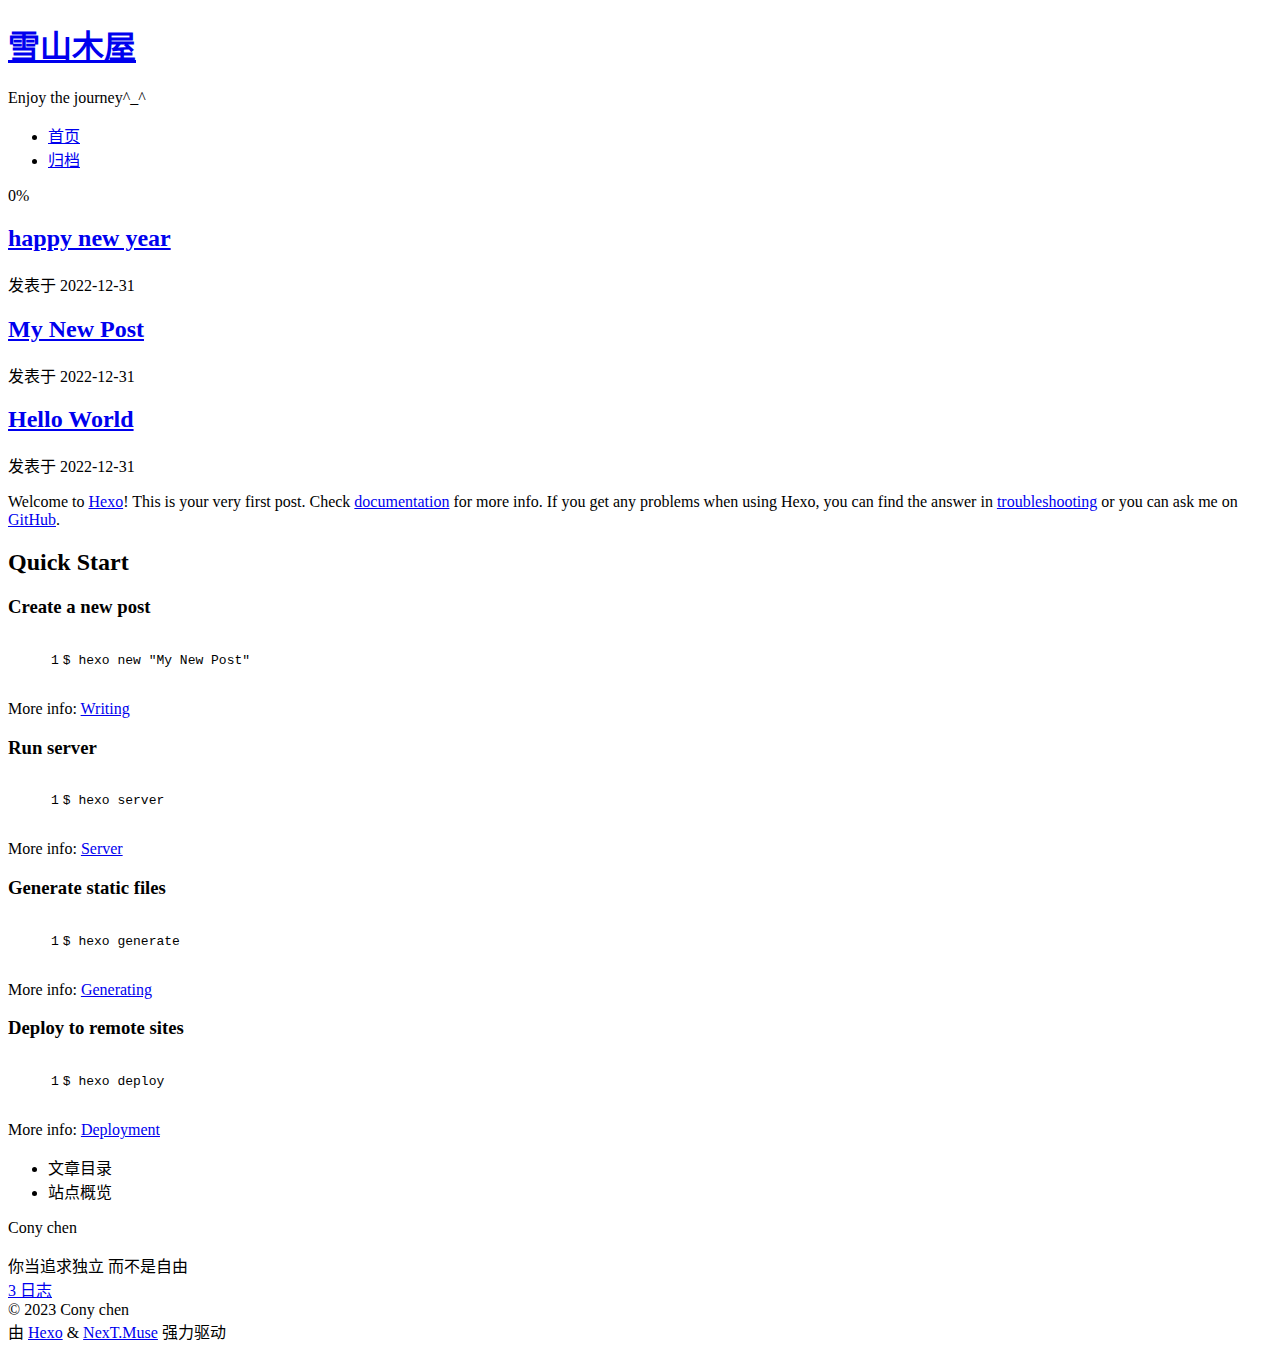
==== commit ecfc2cda: "Site updated: 2023-01-01 23:33:13" ====
--- a/index.html
+++ b/index.html
@@ -22,9 +22,9 @@
 
   <meta name="description" content="你当追求独立 而不是自由">
 <meta property="og:type" content="website">
-<meta property="og:title" content="cony 静">
+<meta property="og:title" content="雪山木屋">
 <meta property="og:url" content="http://clairezhaoisme.github.io/Clairezhaoisme/index.html">
-<meta property="og:site_name" content="cony 静">
+<meta property="og:site_name" content="雪山木屋">
 <meta property="og:description" content="你当追求独立 而不是自由">
 <meta property="og:locale" content="zh_CN">
 <meta property="article:author" content="Cony chen">
@@ -44,7 +44,7 @@
   };
 </script>
 
-  <title>cony 静</title>
+  <title>雪山木屋</title>
   
 
 
@@ -95,10 +95,10 @@
 
     <a href="/Clairezhaoisme/" class="brand" rel="start">
       <span class="logo-line-before"><i></i></span>
-      <h1 class="site-title">cony 静</h1>
+      <h1 class="site-title">雪山木屋</h1>
       <span class="logo-line-after"><i></i></span>
     </a>
-      <p class="site-subtitle" itemprop="description">enjoy the journey</p>
+      <p class="site-subtitle" itemprop="description">Enjoy the journey^_^</p>
   </div>
 
   <div class="site-nav-right">
@@ -158,7 +158,7 @@
     </span>
 
     <span hidden itemprop="publisher" itemscope itemtype="http://schema.org/Organization">
-      <meta itemprop="name" content="cony 静">
+      <meta itemprop="name" content="雪山木屋">
     </span>
       <header class="post-header">
         <h2 class="post-title" itemprop="name headline">
@@ -215,7 +215,7 @@
     </span>
 
     <span hidden itemprop="publisher" itemscope itemtype="http://schema.org/Organization">
-      <meta itemprop="name" content="cony 静">
+      <meta itemprop="name" content="雪山木屋">
     </span>
       <header class="post-header">
         <h2 class="post-title" itemprop="name headline">
@@ -272,7 +272,7 @@
     </span>
 
     <span hidden itemprop="publisher" itemscope itemtype="http://schema.org/Organization">
-      <meta itemprop="name" content="cony 静">
+      <meta itemprop="name" content="雪山木屋">
     </span>
       <header class="post-header">
         <h2 class="post-title" itemprop="name headline">
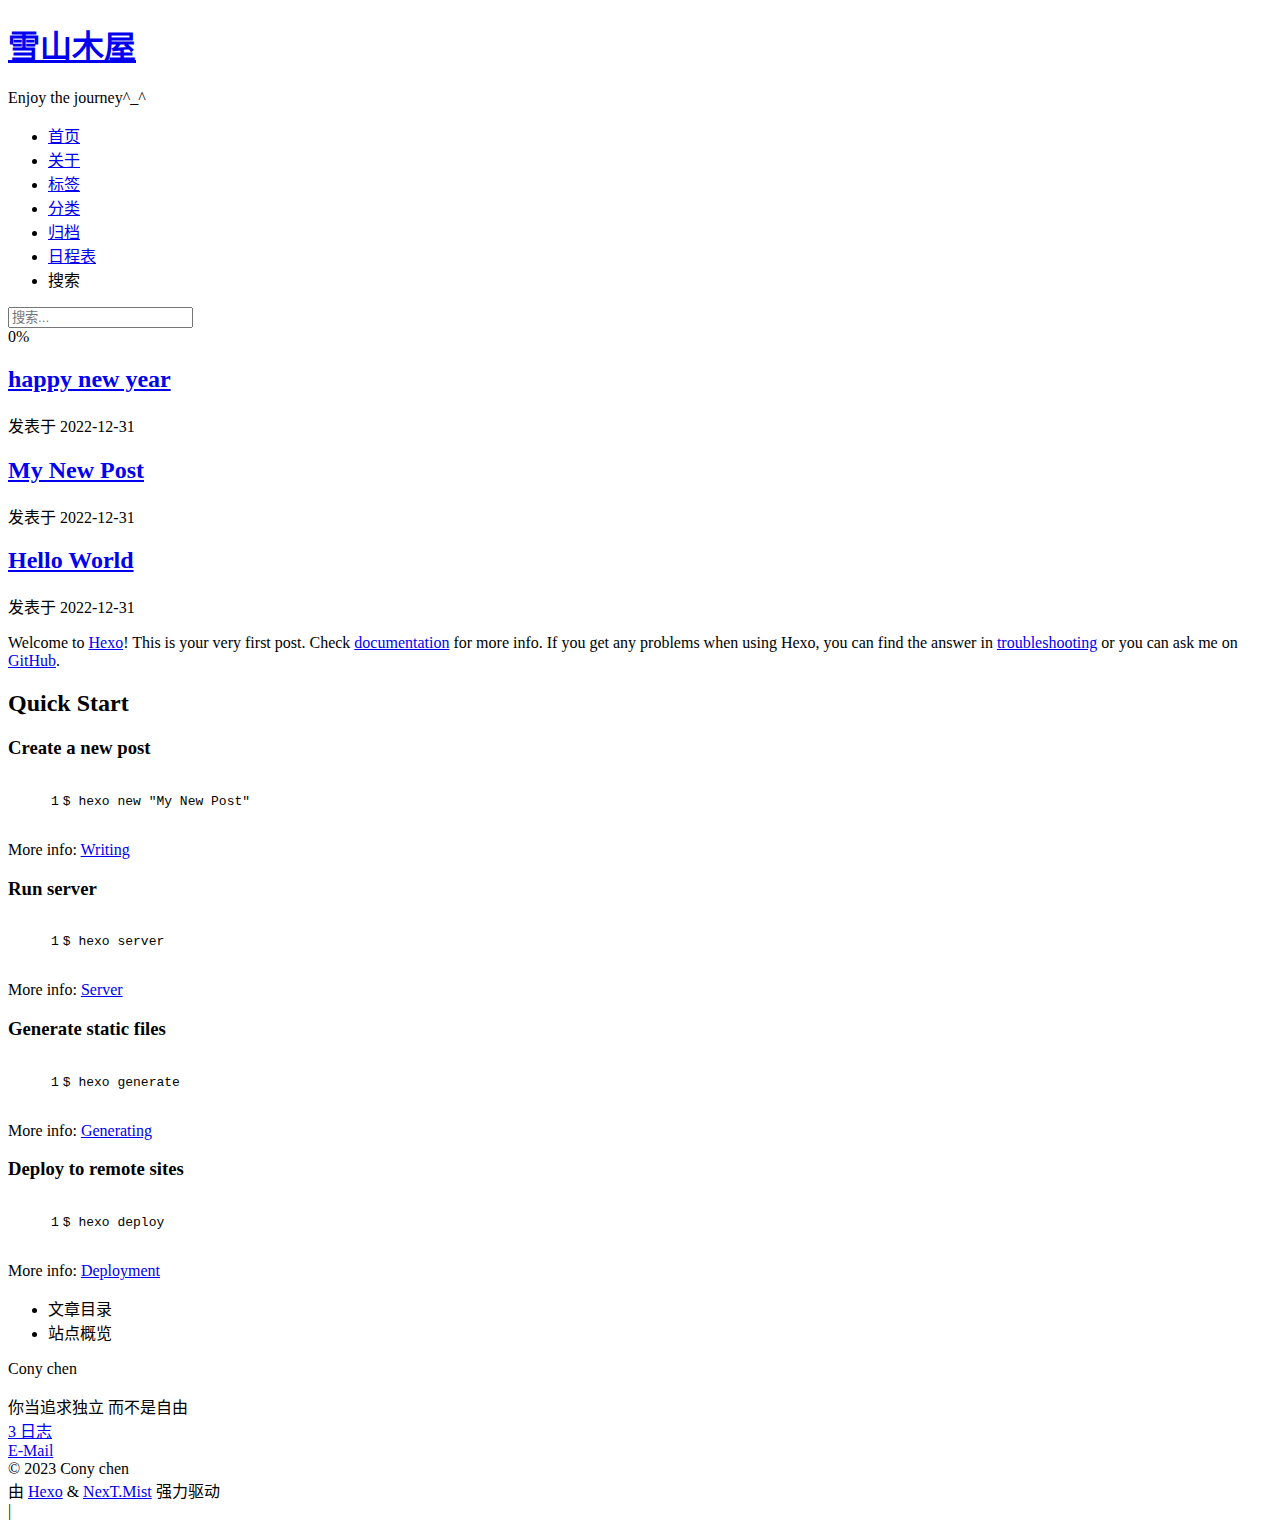
==== commit 897b1491: "Site updated: 2023-01-03 19:10:52" ====
--- a/index.html
+++ b/index.html
@@ -17,7 +17,7 @@
 
 <script id="hexo-configurations">
     var NexT = window.NexT || {};
-    var CONFIG = {"hostname":"clairezhaoisme.github.io","root":"/Clairezhaoisme/","scheme":"Muse","version":"7.8.0","exturl":false,"sidebar":{"position":"left","display":"post","padding":18,"offset":12,"onmobile":false},"copycode":{"enable":false,"show_result":false,"style":null},"back2top":{"enable":true,"sidebar":false,"scrollpercent":false},"bookmark":{"enable":false,"color":"#222","save":"auto"},"fancybox":false,"mediumzoom":false,"lazyload":false,"pangu":false,"comments":{"style":"tabs","active":null,"storage":true,"lazyload":false,"nav":null},"algolia":{"hits":{"per_page":10},"labels":{"input_placeholder":"Search for Posts","hits_empty":"We didn't find any results for the search: ${query}","hits_stats":"${hits} results found in ${time} ms"}},"localsearch":{"enable":false,"trigger":"auto","top_n_per_article":1,"unescape":false,"preload":false},"motion":{"enable":true,"async":false,"transition":{"post_block":"fadeIn","post_header":"slideDownIn","post_body":"slideDownIn","coll_header":"slideLeftIn","sidebar":"slideUpIn"}}};
+    var CONFIG = {"hostname":"clairezhaoisme.github.io","root":"/Clairezhaoisme/","scheme":"Mist","version":"7.8.0","exturl":false,"sidebar":{"position":"left","display":"post","padding":18,"offset":12,"onmobile":false},"copycode":{"enable":false,"show_result":false,"style":null},"back2top":{"enable":true,"sidebar":false,"scrollpercent":false},"bookmark":{"enable":false,"color":"#222","save":"auto"},"fancybox":false,"mediumzoom":false,"lazyload":false,"pangu":false,"comments":{"style":"tabs","active":null,"storage":true,"lazyload":false,"nav":null},"algolia":{"hits":{"per_page":10},"labels":{"input_placeholder":"Search for Posts","hits_empty":"We didn't find any results for the search: ${query}","hits_stats":"${hits} results found in ${time} ms"}},"localsearch":{"enable":true,"trigger":"auto","top_n_per_article":1,"unescape":false,"preload":false},"motion":{"enable":true,"async":false,"transition":{"post_block":"fadeIn","post_header":"slideDownIn","post_body":"slideDownIn","coll_header":"slideLeftIn","sidebar":"slideUpIn"}},"path":"./public/search.xml"};
   </script>
 
   <meta name="description" content="你当追求独立 而不是自由">
@@ -103,6 +103,7 @@
 
   <div class="site-nav-right">
     <div class="toggle popup-trigger">
+        <i class="fa fa-search fa-fw fa-lg"></i>
     </div>
   </div>
 </div>
@@ -117,16 +118,63 @@
     <a href="/Clairezhaoisme/" rel="section"><i class="fa fa-home fa-fw"></i>首页</a>
 
   </li>
+        <li class="menu-item menu-item-about">
+
+    <a href="/Clairezhaoisme/about/" rel="section"><i class="fa fa-user fa-fw"></i>关于</a>
+
+  </li>
+        <li class="menu-item menu-item-tags">
+
+    <a href="/Clairezhaoisme/tags/" rel="section"><i class="fa fa-tags fa-fw"></i>标签</a>
+
+  </li>
+        <li class="menu-item menu-item-categories">
+
+    <a href="/Clairezhaoisme/categories/" rel="section"><i class="fa fa-th fa-fw"></i>分类</a>
+
+  </li>
         <li class="menu-item menu-item-archives">
 
     <a href="/Clairezhaoisme/archives/" rel="section"><i class="fa fa-archive fa-fw"></i>归档</a>
 
   </li>
+        <li class="menu-item menu-item-schedule">
+
+    <a href="/Clairezhaoisme/schedule/" rel="section"><i class="fa fa-calendar fa-fw"></i>日程表</a>
+
+  </li>
+      <li class="menu-item menu-item-search">
+        <a role="button" class="popup-trigger"><i class="fa fa-search fa-fw"></i>搜索
+        </a>
+      </li>
   </ul>
 </nav>
 
 
 
+  <div class="search-pop-overlay">
+    <div class="popup search-popup">
+        <div class="search-header">
+  <span class="search-icon">
+    <i class="fa fa-search"></i>
+  </span>
+  <div class="search-input-container">
+    <input autocomplete="off" autocapitalize="off"
+           placeholder="搜索..." spellcheck="false"
+           type="search" class="search-input">
+  </div>
+  <span class="popup-btn-close">
+    <i class="fa fa-times-circle"></i>
+  </span>
+</div>
+<div id="search-result">
+  <div id="no-result">
+    <i class="fa fa-spinner fa-pulse fa-5x fa-fw"></i>
+  </div>
+</div>
+
+    </div>
+  </div>
 
 </div>
     </header>
@@ -401,6 +449,11 @@
       </div>
   </nav>
 </div>
+  <div class="links-of-author motion-element">
+      <span class="links-of-author-item">
+        <a href="/Clairezhaoisme/382416709@qq.com" title="E-Mail → 382416709@qq.com"><i class="fa fa-envelope fa-fw"></i>E-Mail</a>
+      </span>
+  </div>
 
 
 
@@ -429,10 +482,30 @@
   </span>
   <span class="author" itemprop="copyrightHolder">Cony chen</span>
 </div>
-  <div class="powered-by">由 <a href="https://hexo.io/" class="theme-link" rel="noopener" target="_blank">Hexo</a> & <a href="https://muse.theme-next.org/" class="theme-link" rel="noopener" target="_blank">NexT.Muse</a> 强力驱动
+  <div class="powered-by">由 <a href="https://hexo.io/" class="theme-link" rel="noopener" target="_blank">Hexo</a> & <a href="https://mist.theme-next.org/" class="theme-link" rel="noopener" target="_blank">NexT.Mist</a> 强力驱动
   </div>
 
         
+<div class="busuanzi-count">
+  <script async src="https://busuanzi.ibruce.info/busuanzi/2.3/busuanzi.pure.mini.js"></script>
+    <span class="post-meta-item" id="busuanzi_container_site_uv" style="display: none;">
+      <span class="post-meta-item-icon">
+        <i class="fa fa-user"></i>
+      </span>
+      <span class="site-uv" title="总访客量">
+        <span id="busuanzi_value_site_uv"></span>
+      </span>
+    </span>
+    <span class="post-meta-divider">|</span>
+    <span class="post-meta-item" id="busuanzi_container_site_pv" style="display: none;">
+      <span class="post-meta-item-icon">
+        <i class="fa fa-eye"></i>
+      </span>
+      <span class="site-pv" title="总访问量">
+        <span id="busuanzi_value_site_pv"></span>
+      </span>
+    </span>
+</div>
 
 
 
@@ -468,6 +541,10 @@
 
 
 
+  
+<script src="/Clairezhaoisme/js/local-search.js"></script>
+
+
 
 
 
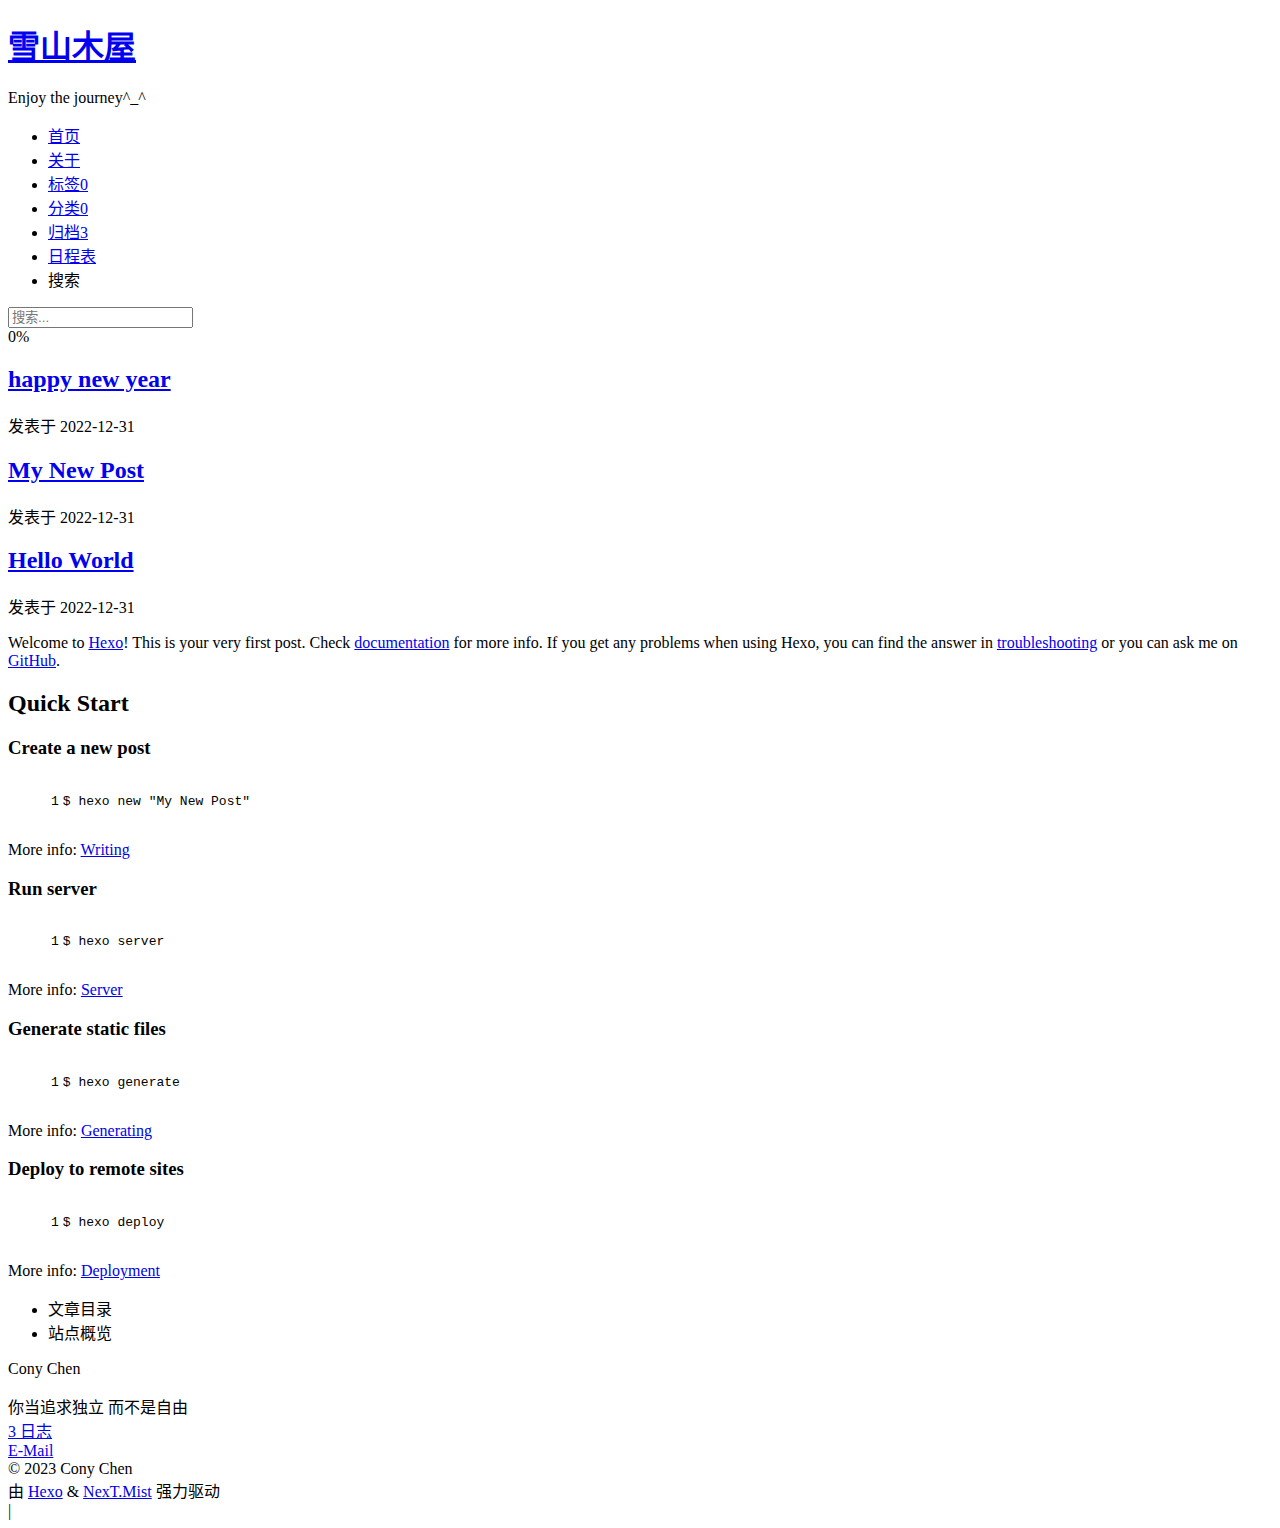
==== commit 84d190a4: "Site updated: 2023-01-03 21:08:35" ====
--- a/index.html
+++ b/index.html
@@ -27,8 +27,8 @@
 <meta property="og:site_name" content="雪山木屋">
 <meta property="og:description" content="你当追求独立 而不是自由">
 <meta property="og:locale" content="zh_CN">
-<meta property="article:author" content="Cony chen">
-<meta property="article:tag" content="independence">
+<meta property="article:author" content="Cony Chen">
+<meta property="article:tag" content="Independence">
 <meta name="twitter:card" content="summary">
 
 <link rel="canonical" href="http://clairezhaoisme.github.io/Clairezhaoisme/">
@@ -115,7 +115,7 @@
   <ul id="menu" class="main-menu menu">
         <li class="menu-item menu-item-home">
 
-    <a href="/Clairezhaoisme/" rel="section"><i class="fa fa-home fa-fw"></i>首页</a>
+    <a href="/Clairezhaoisme/" rel="section"><i class="home fa-fw"></i>首页</a>
 
   </li>
         <li class="menu-item menu-item-about">
@@ -125,22 +125,22 @@
   </li>
         <li class="menu-item menu-item-tags">
 
-    <a href="/Clairezhaoisme/tags/" rel="section"><i class="fa fa-tags fa-fw"></i>标签</a>
+    <a href="/Clairezhaoisme/tags/" rel="section"><i class="tags fa-fw"></i>标签<span class="badge">0</span></a>
 
   </li>
         <li class="menu-item menu-item-categories">
 
-    <a href="/Clairezhaoisme/categories/" rel="section"><i class="fa fa-th fa-fw"></i>分类</a>
+    <a href="/Clairezhaoisme/categories/" rel="section"><i class="th fa-fw"></i>分类<span class="badge">0</span></a>
 
   </li>
         <li class="menu-item menu-item-archives">
 
-    <a href="/Clairezhaoisme/archives/" rel="section"><i class="fa fa-archive fa-fw"></i>归档</a>
+    <a href="/Clairezhaoisme/archives/" rel="section"><i class="archive fa-fw"></i>归档<span class="badge">3</span></a>
 
   </li>
         <li class="menu-item menu-item-schedule">
 
-    <a href="/Clairezhaoisme/schedule/" rel="section"><i class="fa fa-calendar fa-fw"></i>日程表</a>
+    <a href="/Clairezhaoisme/schedule/" rel="section"><i class="calendar fa-fw"></i>日程表</a>
 
   </li>
       <li class="menu-item menu-item-search">
@@ -201,7 +201,7 @@
 
     <span hidden itemprop="author" itemscope itemtype="http://schema.org/Person">
       <meta itemprop="image" content="/Clairezhaoisme/images/avatar.gif">
-      <meta itemprop="name" content="Cony chen">
+      <meta itemprop="name" content="Cony Chen">
       <meta itemprop="description" content="你当追求独立 而不是自由">
     </span>
 
@@ -258,7 +258,7 @@
 
     <span hidden itemprop="author" itemscope itemtype="http://schema.org/Person">
       <meta itemprop="image" content="/Clairezhaoisme/images/avatar.gif">
-      <meta itemprop="name" content="Cony chen">
+      <meta itemprop="name" content="Cony Chen">
       <meta itemprop="description" content="你当追求独立 而不是自由">
     </span>
 
@@ -315,7 +315,7 @@
 
     <span hidden itemprop="author" itemscope itemtype="http://schema.org/Person">
       <meta itemprop="image" content="/Clairezhaoisme/images/avatar.gif">
-      <meta itemprop="name" content="Cony chen">
+      <meta itemprop="name" content="Cony Chen">
       <meta itemprop="description" content="你当追求独立 而不是自由">
     </span>
 
@@ -435,7 +435,7 @@
 
       <div class="site-overview-wrap sidebar-panel">
         <div class="site-author motion-element" itemprop="author" itemscope itemtype="http://schema.org/Person">
-  <p class="site-author-name" itemprop="name">Cony chen</p>
+  <p class="site-author-name" itemprop="name">Cony Chen</p>
   <div class="site-description" itemprop="description">你当追求独立 而不是自由</div>
 </div>
 <div class="site-state-wrap motion-element">
@@ -480,7 +480,7 @@
   <span class="with-love">
     <i class="fa fa-heart"></i>
   </span>
-  <span class="author" itemprop="copyrightHolder">Cony chen</span>
+  <span class="author" itemprop="copyrightHolder">Cony Chen</span>
 </div>
   <div class="powered-by">由 <a href="https://hexo.io/" class="theme-link" rel="noopener" target="_blank">Hexo</a> & <a href="https://mist.theme-next.org/" class="theme-link" rel="noopener" target="_blank">NexT.Mist</a> 强力驱动
   </div>
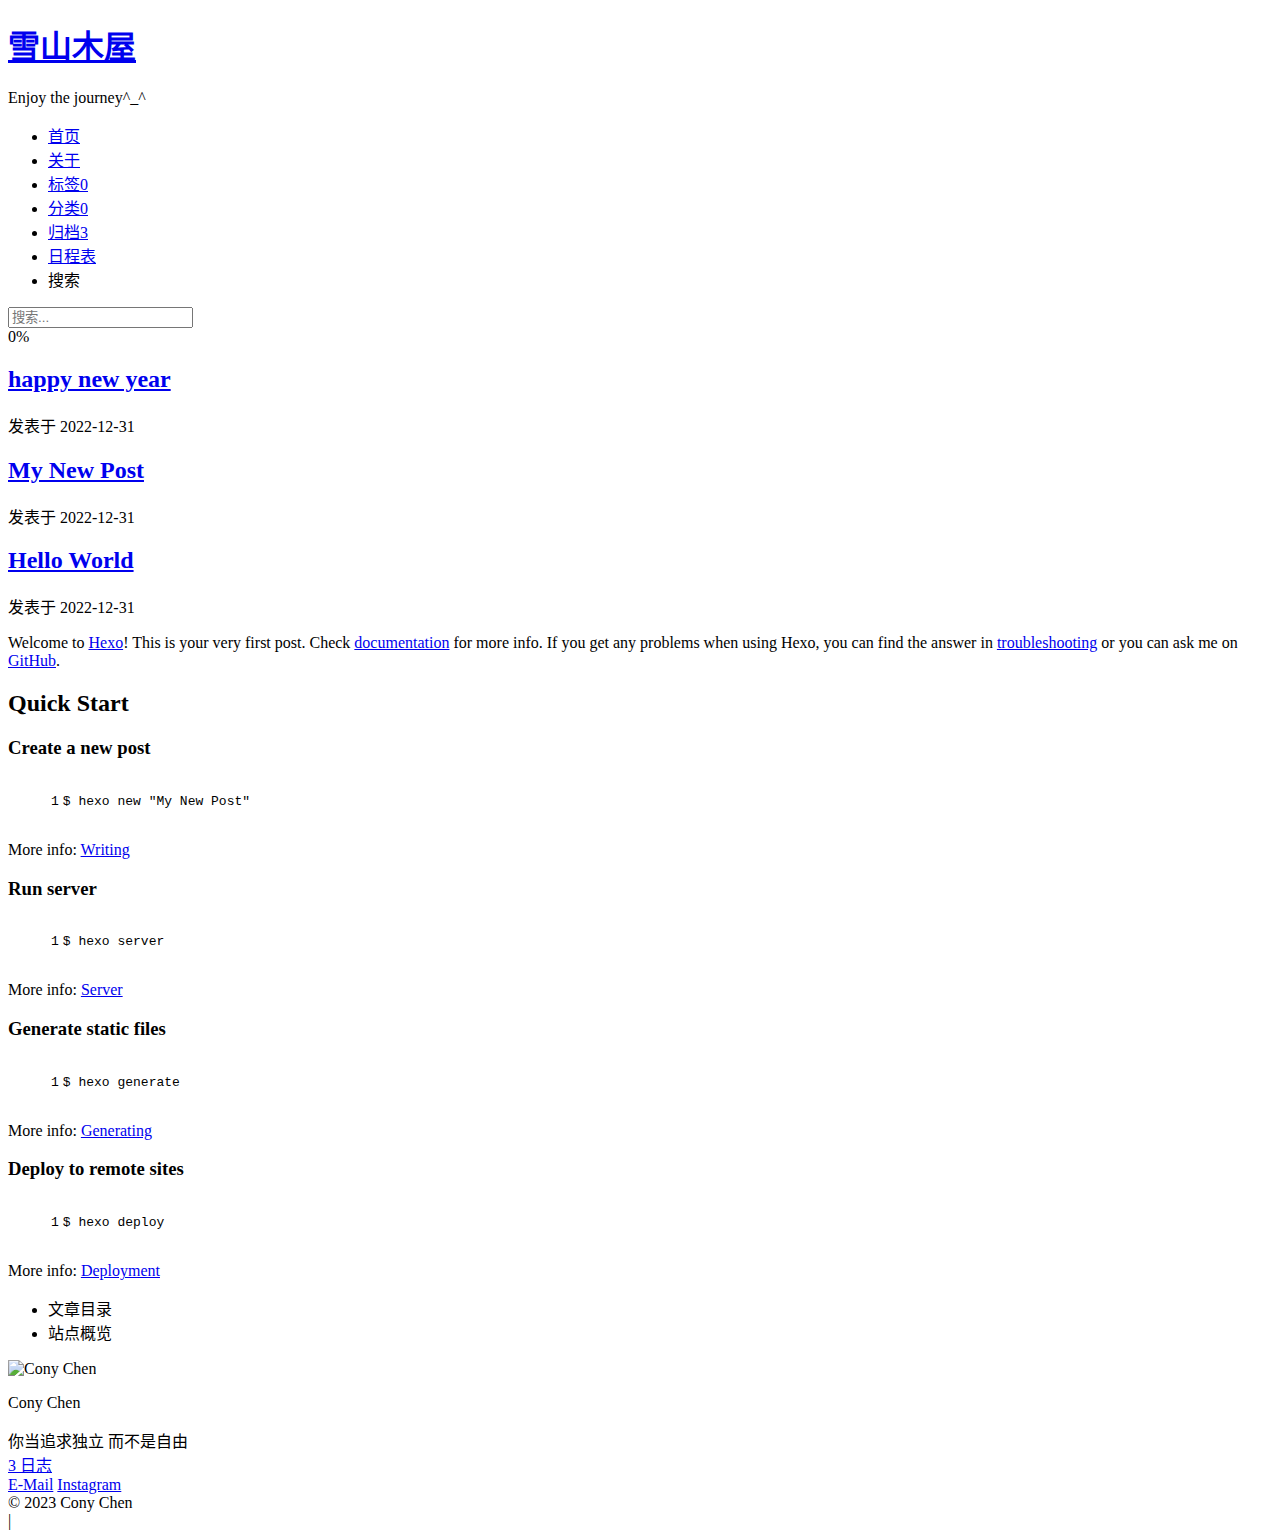
==== commit 5f087f48: "Site updated: 2023-01-03 22:12:25" ====
--- a/index.html
+++ b/index.html
@@ -17,7 +17,7 @@
 
 <script id="hexo-configurations">
     var NexT = window.NexT || {};
-    var CONFIG = {"hostname":"clairezhaoisme.github.io","root":"/Clairezhaoisme/","scheme":"Mist","version":"7.8.0","exturl":false,"sidebar":{"position":"left","display":"post","padding":18,"offset":12,"onmobile":false},"copycode":{"enable":false,"show_result":false,"style":null},"back2top":{"enable":true,"sidebar":false,"scrollpercent":false},"bookmark":{"enable":false,"color":"#222","save":"auto"},"fancybox":false,"mediumzoom":false,"lazyload":false,"pangu":false,"comments":{"style":"tabs","active":null,"storage":true,"lazyload":false,"nav":null},"algolia":{"hits":{"per_page":10},"labels":{"input_placeholder":"Search for Posts","hits_empty":"We didn't find any results for the search: ${query}","hits_stats":"${hits} results found in ${time} ms"}},"localsearch":{"enable":true,"trigger":"auto","top_n_per_article":1,"unescape":false,"preload":false},"motion":{"enable":true,"async":false,"transition":{"post_block":"fadeIn","post_header":"slideDownIn","post_body":"slideDownIn","coll_header":"slideLeftIn","sidebar":"slideUpIn"}},"path":"./public/search.xml"};
+    var CONFIG = {"hostname":"clairezhaoisme.github.io","root":"/Clairezhaoisme/","scheme":"Mist","version":"7.8.0","exturl":false,"sidebar":{"position":"left","display":"post","padding":18,"offset":12,"onmobile":false},"copycode":{"enable":false,"show_result":false,"style":null},"back2top":{"enable":true,"sidebar":false,"scrollpercent":true},"bookmark":{"enable":false,"color":"#222","save":"auto"},"fancybox":false,"mediumzoom":false,"lazyload":false,"pangu":false,"comments":{"style":"tabs","active":null,"storage":true,"lazyload":false,"nav":null},"algolia":{"hits":{"per_page":10},"labels":{"input_placeholder":"Search for Posts","hits_empty":"We didn't find any results for the search: ${query}","hits_stats":"${hits} results found in ${time} ms"}},"localsearch":{"enable":true,"trigger":"auto","top_n_per_article":1,"unescape":false,"preload":false},"motion":{"enable":true,"async":false,"transition":{"post_block":"fadeIn","post_header":"slideDownIn","post_body":"slideDownIn","coll_header":"slideLeftIn","sidebar":"slideUpIn"}},"path":"./public/search.xml"};
   </script>
 
   <meta name="description" content="你当追求独立 而不是自由">
@@ -200,11 +200,11 @@
     <link itemprop="mainEntityOfPage" href="http://clairezhaoisme.github.io/Clairezhaoisme/2022/12/31/happy-new-year/">
 
     <span hidden itemprop="author" itemscope itemtype="http://schema.org/Person">
-      <meta itemprop="image" content="/Clairezhaoisme/images/avatar.gif">
+      <meta itemprop="image" content="/Clairezhaoisme/images/inspic6.png">
       <meta itemprop="name" content="Cony Chen">
       <meta itemprop="description" content="你当追求独立 而不是自由">
     </span>
-
+    
     <span hidden itemprop="publisher" itemscope itemtype="http://schema.org/Organization">
       <meta itemprop="name" content="雪山木屋">
     </span>
@@ -213,32 +213,32 @@
           
             <a href="/Clairezhaoisme/2022/12/31/happy-new-year/" class="post-title-link" itemprop="url">happy new year</a>
         </h2>
-
+    
         <div class="post-meta">
             <span class="post-meta-item">
               <span class="post-meta-item-icon">
                 <i class="far fa-calendar"></i>
               </span>
               <span class="post-meta-item-text">发表于</span>
-
+    
               <time title="创建时间：2022-12-31 18:54:46" itemprop="dateCreated datePublished" datetime="2022-12-31T18:54:46+08:00">2022-12-31</time>
             </span>
-
-          
-
+    
+          
+    
         </div>
       </header>
-
+    
     
     
     
     <div class="post-body" itemprop="articleBody">
-
-      
-          
-      
-    </div>
-
+    
+      
+          
+      
+    </div>
+    
     
     
     
@@ -257,11 +257,11 @@
     <link itemprop="mainEntityOfPage" href="http://clairezhaoisme.github.io/Clairezhaoisme/2022/12/31/My-New-Post/">
 
     <span hidden itemprop="author" itemscope itemtype="http://schema.org/Person">
-      <meta itemprop="image" content="/Clairezhaoisme/images/avatar.gif">
+      <meta itemprop="image" content="/Clairezhaoisme/images/inspic6.png">
       <meta itemprop="name" content="Cony Chen">
       <meta itemprop="description" content="你当追求独立 而不是自由">
     </span>
-
+    
     <span hidden itemprop="publisher" itemscope itemtype="http://schema.org/Organization">
       <meta itemprop="name" content="雪山木屋">
     </span>
@@ -270,32 +270,32 @@
           
             <a href="/Clairezhaoisme/2022/12/31/My-New-Post/" class="post-title-link" itemprop="url">My New Post</a>
         </h2>
-
+    
         <div class="post-meta">
             <span class="post-meta-item">
               <span class="post-meta-item-icon">
                 <i class="far fa-calendar"></i>
               </span>
               <span class="post-meta-item-text">发表于</span>
-
+    
               <time title="创建时间：2022-12-31 18:54:04" itemprop="dateCreated datePublished" datetime="2022-12-31T18:54:04+08:00">2022-12-31</time>
             </span>
-
-          
-
+    
+          
+    
         </div>
       </header>
-
+    
     
     
     
     <div class="post-body" itemprop="articleBody">
-
-      
-          
-      
-    </div>
-
+    
+      
+          
+      
+    </div>
+    
     
     
     
@@ -314,11 +314,11 @@
     <link itemprop="mainEntityOfPage" href="http://clairezhaoisme.github.io/Clairezhaoisme/2022/12/31/hello-world/">
 
     <span hidden itemprop="author" itemscope itemtype="http://schema.org/Person">
-      <meta itemprop="image" content="/Clairezhaoisme/images/avatar.gif">
+      <meta itemprop="image" content="/Clairezhaoisme/images/inspic6.png">
       <meta itemprop="name" content="Cony Chen">
       <meta itemprop="description" content="你当追求独立 而不是自由">
     </span>
-
+    
     <span hidden itemprop="publisher" itemscope itemtype="http://schema.org/Organization">
       <meta itemprop="name" content="雪山木屋">
     </span>
@@ -327,27 +327,27 @@
           
             <a href="/Clairezhaoisme/2022/12/31/hello-world/" class="post-title-link" itemprop="url">Hello World</a>
         </h2>
-
+    
         <div class="post-meta">
             <span class="post-meta-item">
               <span class="post-meta-item-icon">
                 <i class="far fa-calendar"></i>
               </span>
               <span class="post-meta-item-text">发表于</span>
-
+    
               <time title="创建时间：2022-12-31 15:26:32" itemprop="dateCreated datePublished" datetime="2022-12-31T15:26:32+08:00">2022-12-31</time>
             </span>
-
-          
-
+    
+          
+    
         </div>
       </header>
-
+    
     
     
     
     <div class="post-body" itemprop="articleBody">
-
+    
       
           <p>Welcome to <a target="_blank" rel="noopener" href="https://hexo.io/">Hexo</a>! This is your very first post. Check <a target="_blank" rel="noopener" href="https://hexo.io/docs/">documentation</a> for more info. If you get any problems when using Hexo, you can find the answer in <a target="_blank" rel="noopener" href="https://hexo.io/docs/troubleshooting.html">troubleshooting</a> or you can ask me on <a target="_blank" rel="noopener" href="https://github.com/hexojs/hexo/issues">GitHub</a>.</p>
 <h2 id="Quick-Start"><a href="#Quick-Start" class="headerlink" title="Quick Start"></a>Quick Start</h2><h3 id="Create-a-new-post"><a href="#Create-a-new-post" class="headerlink" title="Create a new post"></a>Create a new post</h3><figure class="highlight bash"><table><tr><td class="gutter"><pre><span class="line">1</span><br></pre></td><td class="code"><pre><span class="line">$ hexo new <span class="string">&quot;My New Post&quot;</span></span><br></pre></td></tr></table></figure>
@@ -365,7 +365,7 @@
 
       
     </div>
-
+    
     
     
     
@@ -435,6 +435,8 @@
 
       <div class="site-overview-wrap sidebar-panel">
         <div class="site-author motion-element" itemprop="author" itemscope itemtype="http://schema.org/Person">
+    <img class="site-author-image" itemprop="image" alt="Cony Chen"
+      src="/Clairezhaoisme/images/inspic6.png">
   <p class="site-author-name" itemprop="name">Cony Chen</p>
   <div class="site-description" itemprop="description">你当追求独立 而不是自由</div>
 </div>
@@ -453,6 +455,9 @@
       <span class="links-of-author-item">
         <a href="/Clairezhaoisme/382416709@qq.com" title="E-Mail → 382416709@qq.com"><i class="fa fa-envelope fa-fw"></i>E-Mail</a>
       </span>
+      <span class="links-of-author-item">
+        <a href="https://instagram.com/uniquesmile129" title="Instagram → https:&#x2F;&#x2F;instagram.com&#x2F;uniquesmile129" rel="noopener" target="_blank"><i class="fab fa-instagram fa-fw"></i>Instagram</a>
+      </span>
   </div>
 
 
@@ -482,8 +487,6 @@
   </span>
   <span class="author" itemprop="copyrightHolder">Cony Chen</span>
 </div>
-  <div class="powered-by">由 <a href="https://hexo.io/" class="theme-link" rel="noopener" target="_blank">Hexo</a> & <a href="https://mist.theme-next.org/" class="theme-link" rel="noopener" target="_blank">NexT.Mist</a> 强力驱动
-  </div>
 
         
 <div class="busuanzi-count">
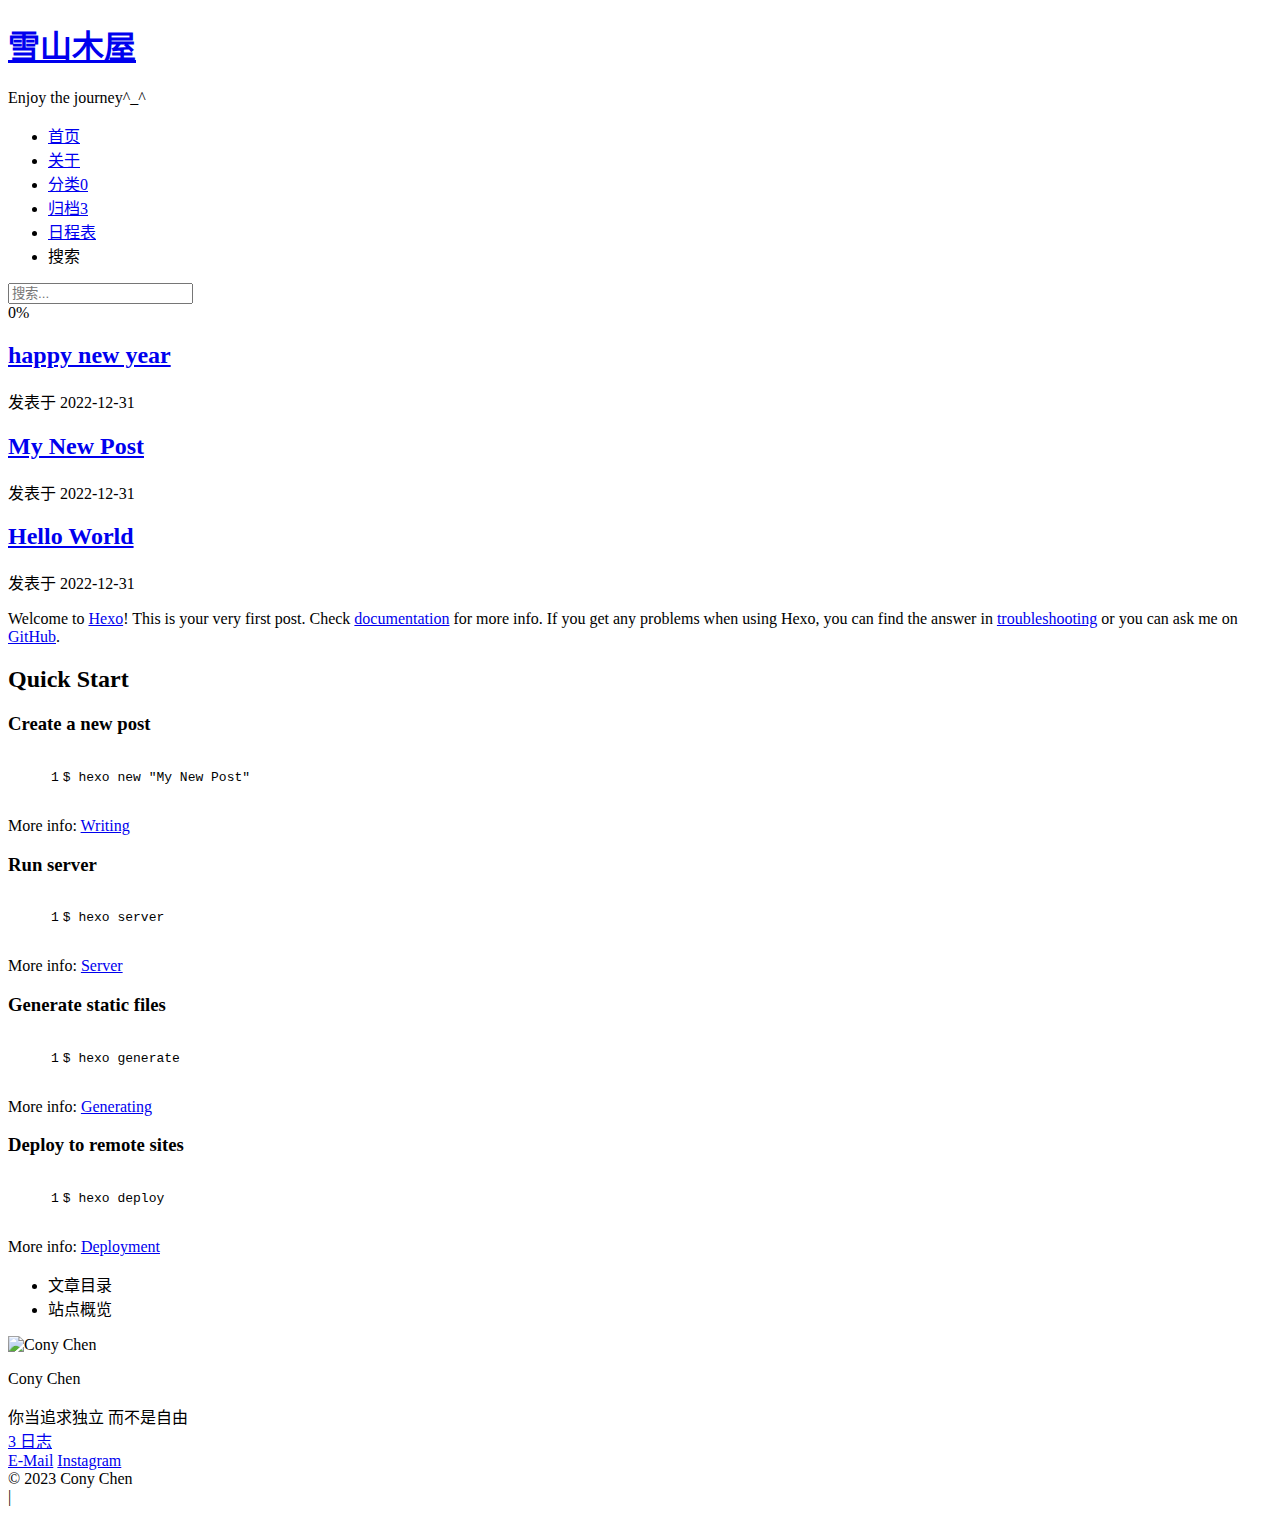
==== commit 007d8333: "Site updated: 2023-01-03 23:46:50" ====
--- a/index.html
+++ b/index.html
@@ -120,12 +120,7 @@
   </li>
         <li class="menu-item menu-item-about">
 
-    <a href="/Clairezhaoisme/about/" rel="section"><i class="fa fa-user fa-fw"></i>关于</a>
-
-  </li>
-        <li class="menu-item menu-item-tags">
-
-    <a href="/Clairezhaoisme/tags/" rel="section"><i class="tags fa-fw"></i>标签<span class="badge">0</span></a>
+    <a href="/Clairezhaoisme/about/" rel="section"><i class="user fa-fw"></i>关于</a>
 
   </li>
         <li class="menu-item menu-item-categories">
@@ -140,7 +135,7 @@
   </li>
         <li class="menu-item menu-item-schedule">
 
-    <a href="/Clairezhaoisme/schedule/" rel="section"><i class="calendar fa-fw"></i>日程表</a>
+    <a href="/Clairezhaoisme/schedule/" rel="section"><i class="calender fa-fw"></i>日程表</a>
 
   </li>
       <li class="menu-item menu-item-search">
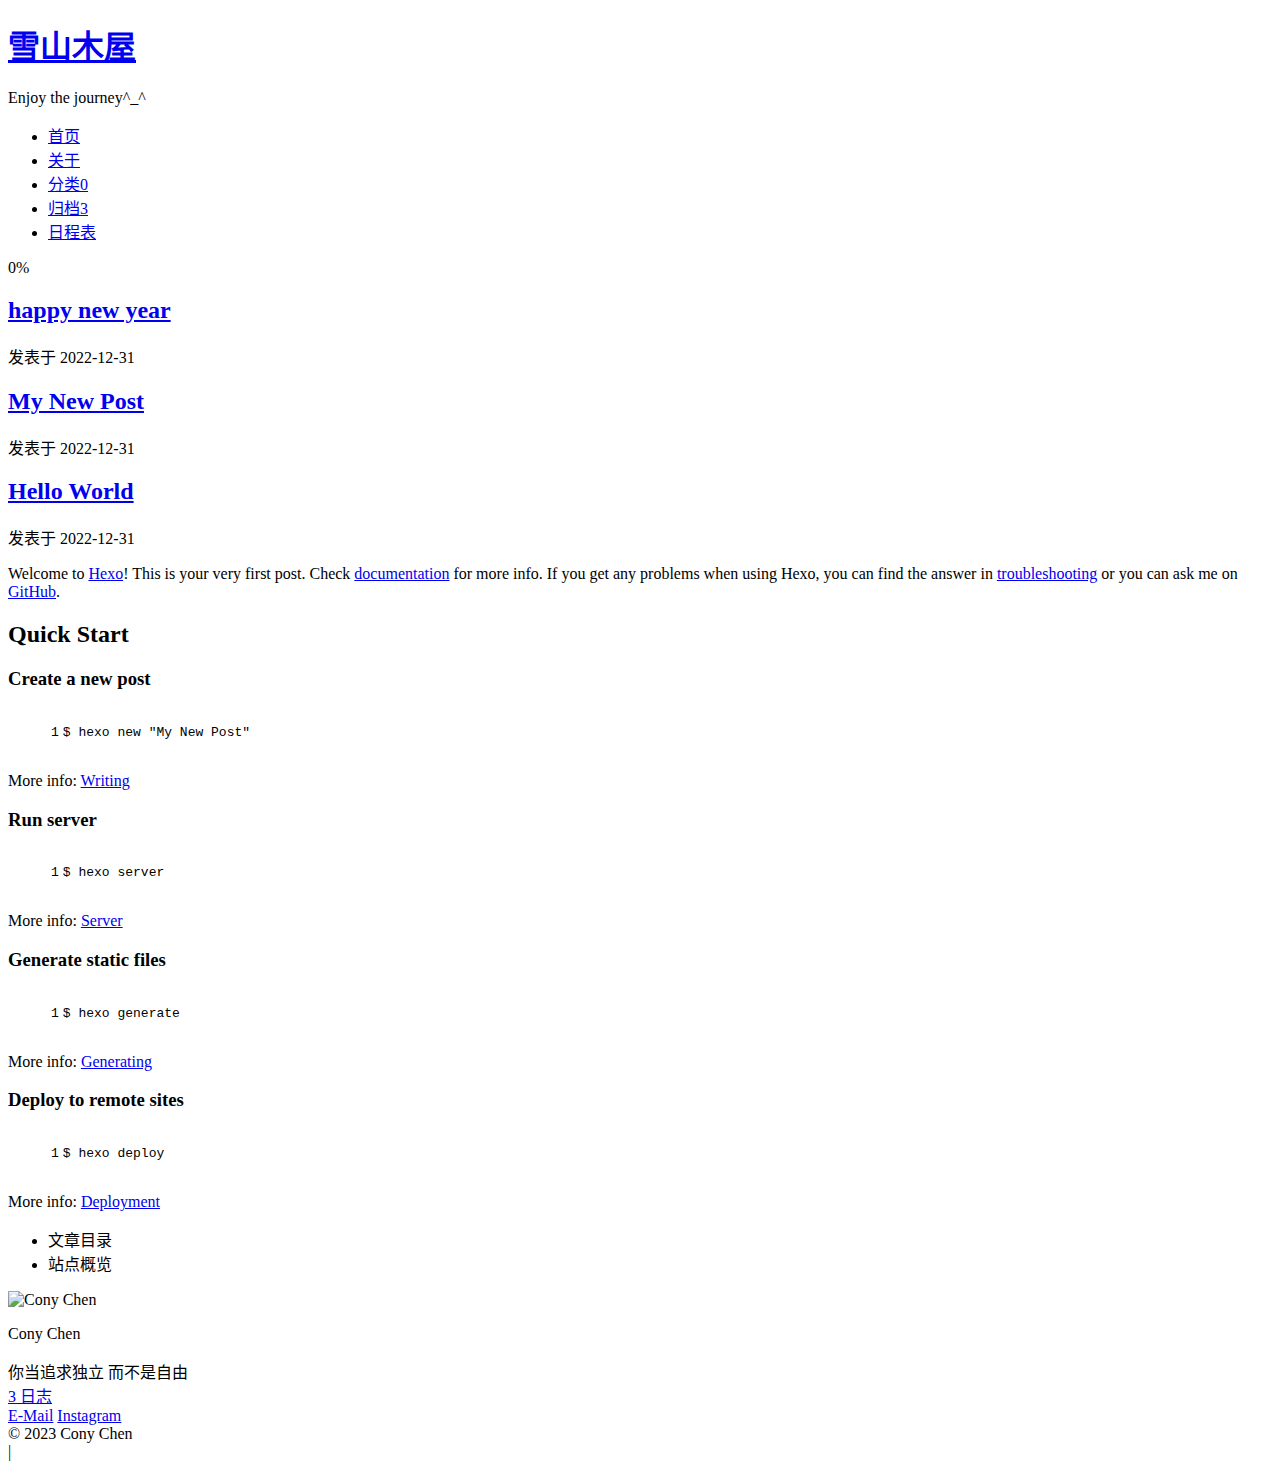
==== commit 2f40c6a9: "Site updated: 2023-01-04 00:10:07" ====
--- a/index.html
+++ b/index.html
@@ -17,7 +17,7 @@
 
 <script id="hexo-configurations">
     var NexT = window.NexT || {};
-    var CONFIG = {"hostname":"clairezhaoisme.github.io","root":"/Clairezhaoisme/","scheme":"Mist","version":"7.8.0","exturl":false,"sidebar":{"position":"left","display":"post","padding":18,"offset":12,"onmobile":false},"copycode":{"enable":false,"show_result":false,"style":null},"back2top":{"enable":true,"sidebar":false,"scrollpercent":true},"bookmark":{"enable":false,"color":"#222","save":"auto"},"fancybox":false,"mediumzoom":false,"lazyload":false,"pangu":false,"comments":{"style":"tabs","active":null,"storage":true,"lazyload":false,"nav":null},"algolia":{"hits":{"per_page":10},"labels":{"input_placeholder":"Search for Posts","hits_empty":"We didn't find any results for the search: ${query}","hits_stats":"${hits} results found in ${time} ms"}},"localsearch":{"enable":true,"trigger":"auto","top_n_per_article":1,"unescape":false,"preload":false},"motion":{"enable":true,"async":false,"transition":{"post_block":"fadeIn","post_header":"slideDownIn","post_body":"slideDownIn","coll_header":"slideLeftIn","sidebar":"slideUpIn"}},"path":"./public/search.xml"};
+    var CONFIG = {"hostname":"clairezhaoisme.github.io","root":"/Clairezhaoisme/","scheme":"Mist","version":"7.8.0","exturl":false,"sidebar":{"position":"left","display":"post","padding":18,"offset":12,"onmobile":false},"copycode":{"enable":false,"show_result":false,"style":null},"back2top":{"enable":true,"sidebar":false,"scrollpercent":true},"bookmark":{"enable":false,"color":"#222","save":"auto"},"fancybox":false,"mediumzoom":false,"lazyload":false,"pangu":false,"comments":{"style":"tabs","active":null,"storage":true,"lazyload":false,"nav":null},"algolia":{"hits":{"per_page":10},"labels":{"input_placeholder":"Search for Posts","hits_empty":"We didn't find any results for the search: ${query}","hits_stats":"${hits} results found in ${time} ms"}},"localsearch":{"enable":false,"trigger":"auto","top_n_per_article":1,"unescape":false,"preload":false},"motion":{"enable":true,"async":false,"transition":{"post_block":"fadeIn","post_header":"slideDownIn","post_body":"slideDownIn","coll_header":"slideLeftIn","sidebar":"slideUpIn"}},"path":"search.xml"};
   </script>
 
   <meta name="description" content="你当追求独立 而不是自由">
@@ -103,7 +103,6 @@
 
   <div class="site-nav-right">
     <div class="toggle popup-trigger">
-        <i class="fa fa-search fa-fw fa-lg"></i>
     </div>
   </div>
 </div>
@@ -138,38 +137,11 @@
     <a href="/Clairezhaoisme/schedule/" rel="section"><i class="calender fa-fw"></i>日程表</a>
 
   </li>
-      <li class="menu-item menu-item-search">
-        <a role="button" class="popup-trigger"><i class="fa fa-search fa-fw"></i>搜索
-        </a>
-      </li>
   </ul>
 </nav>
 
 
 
-  <div class="search-pop-overlay">
-    <div class="popup search-popup">
-        <div class="search-header">
-  <span class="search-icon">
-    <i class="fa fa-search"></i>
-  </span>
-  <div class="search-input-container">
-    <input autocomplete="off" autocapitalize="off"
-           placeholder="搜索..." spellcheck="false"
-           type="search" class="search-input">
-  </div>
-  <span class="popup-btn-close">
-    <i class="fa fa-times-circle"></i>
-  </span>
-</div>
-<div id="search-result">
-  <div id="no-result">
-    <i class="fa fa-spinner fa-pulse fa-5x fa-fw"></i>
-  </div>
-</div>
-
-    </div>
-  </div>
 
 </div>
     </header>
@@ -539,10 +511,6 @@
 
 
 
-  
-<script src="/Clairezhaoisme/js/local-search.js"></script>
-
-
 
 
 
